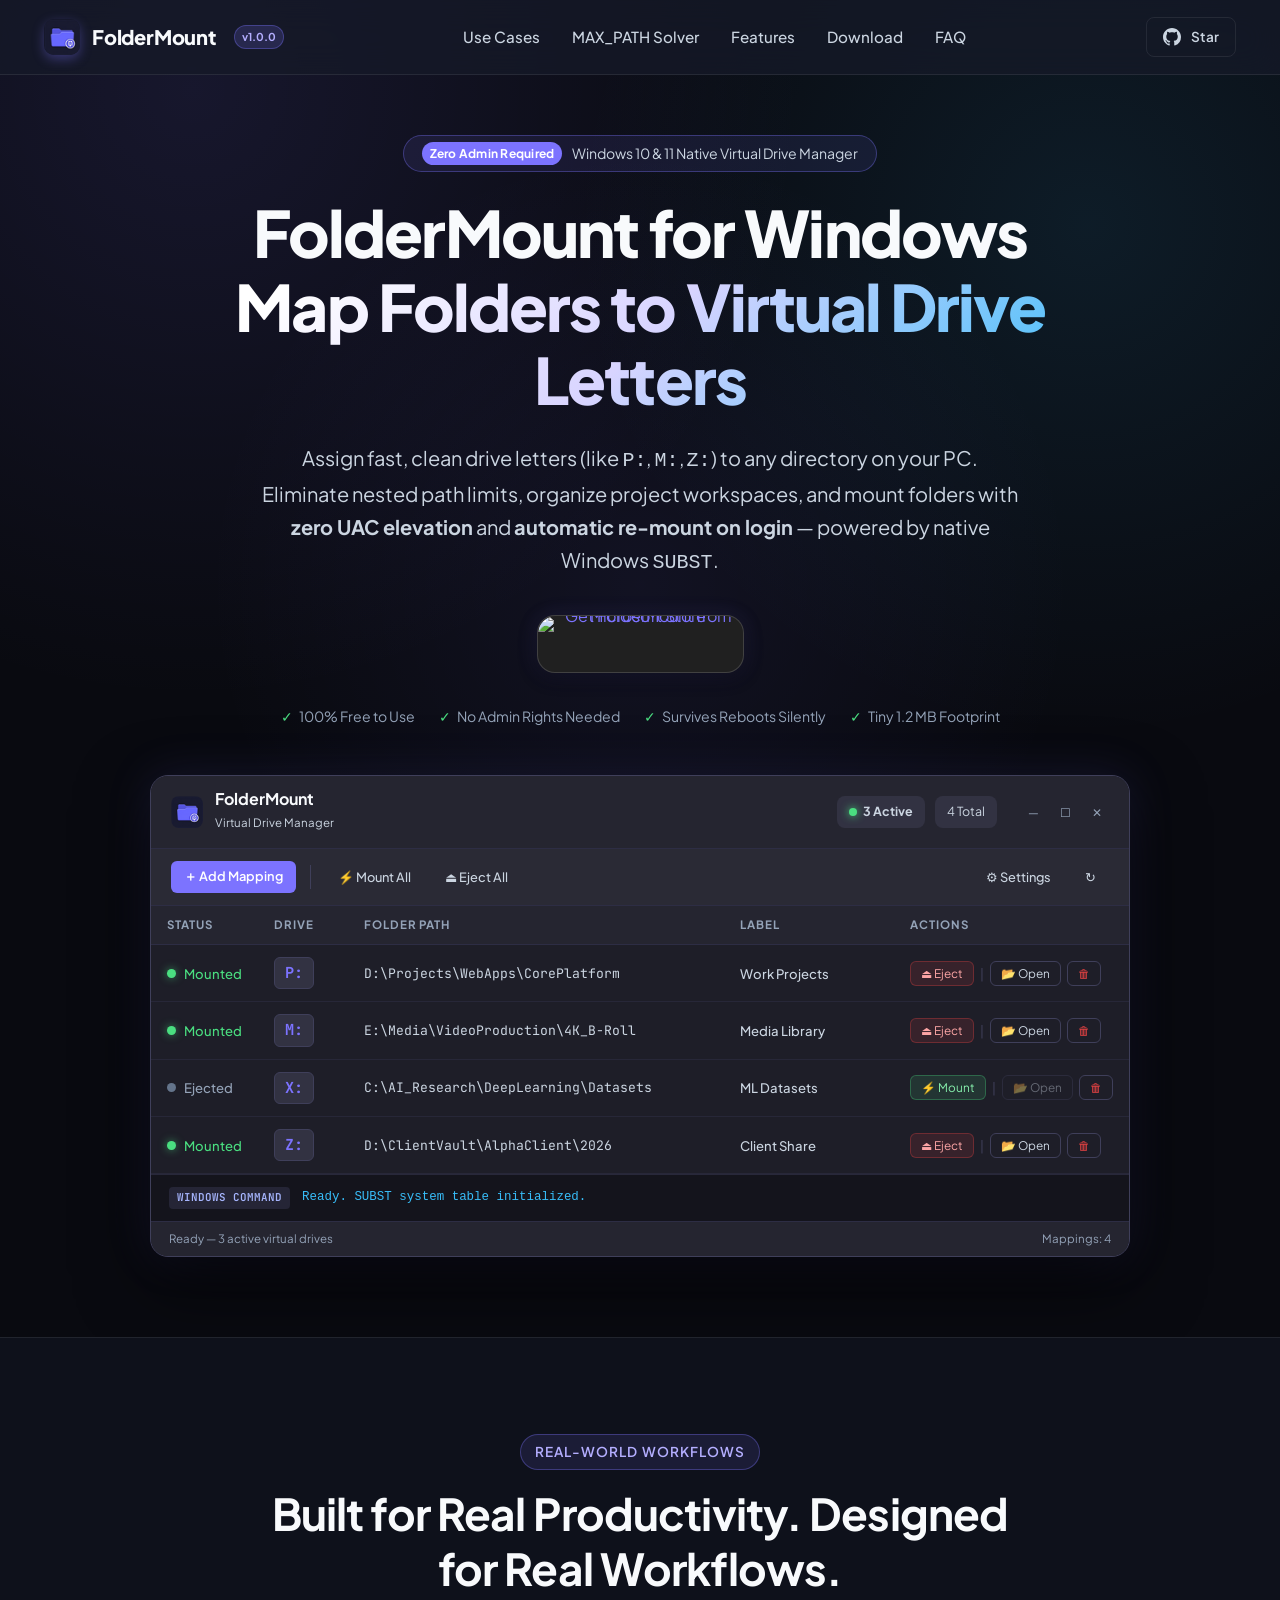
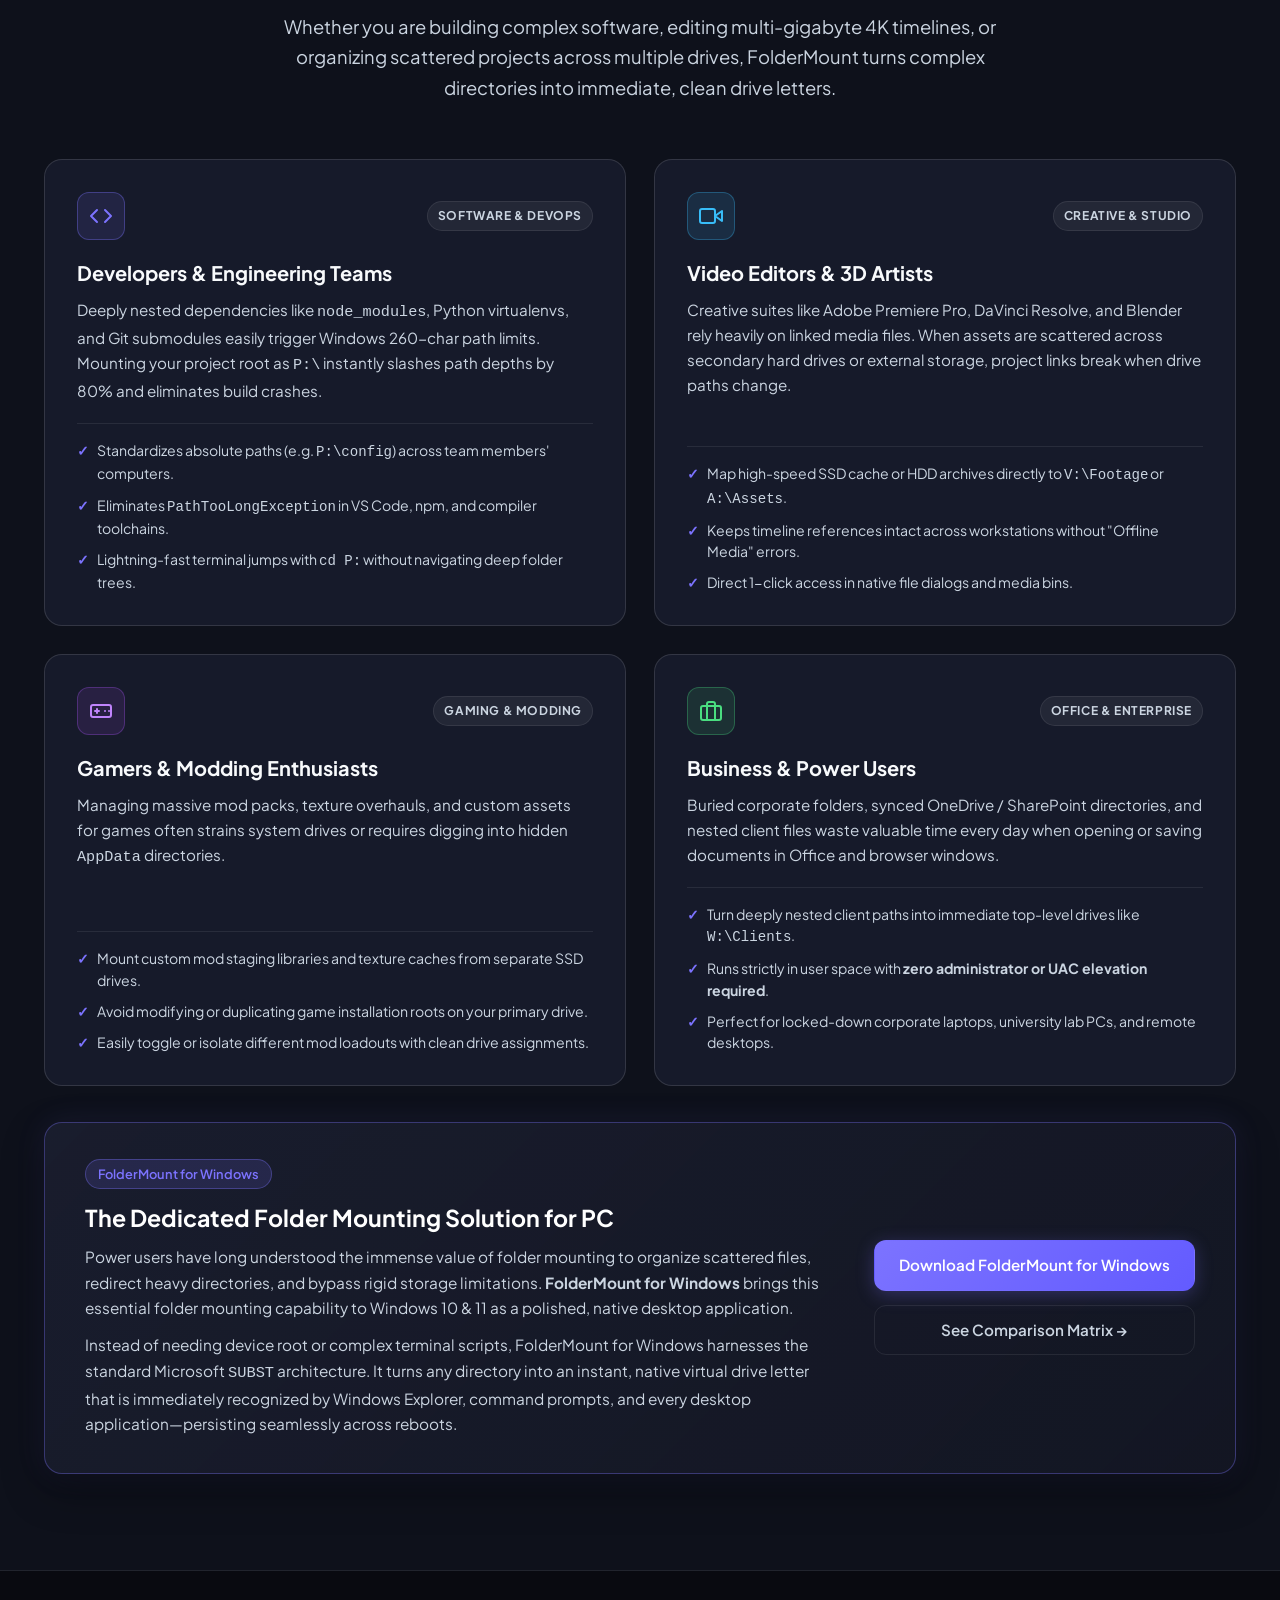
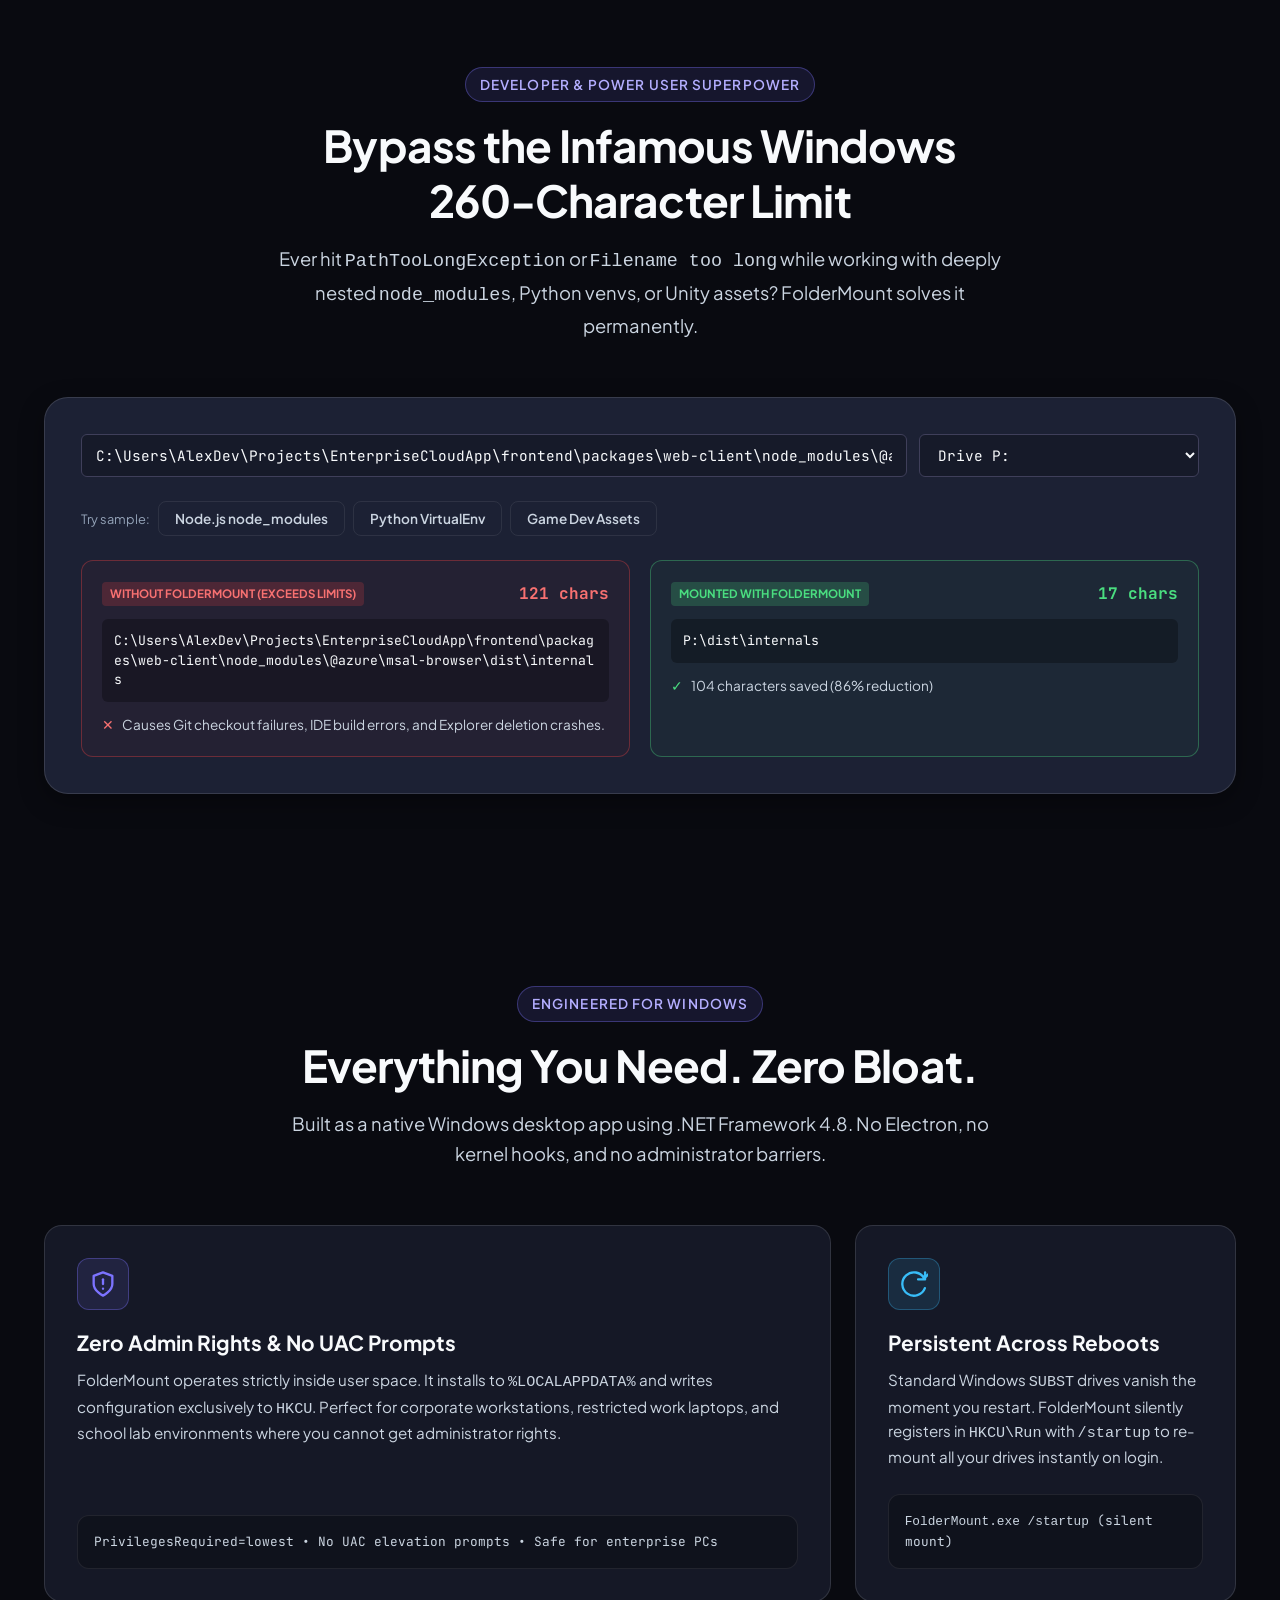
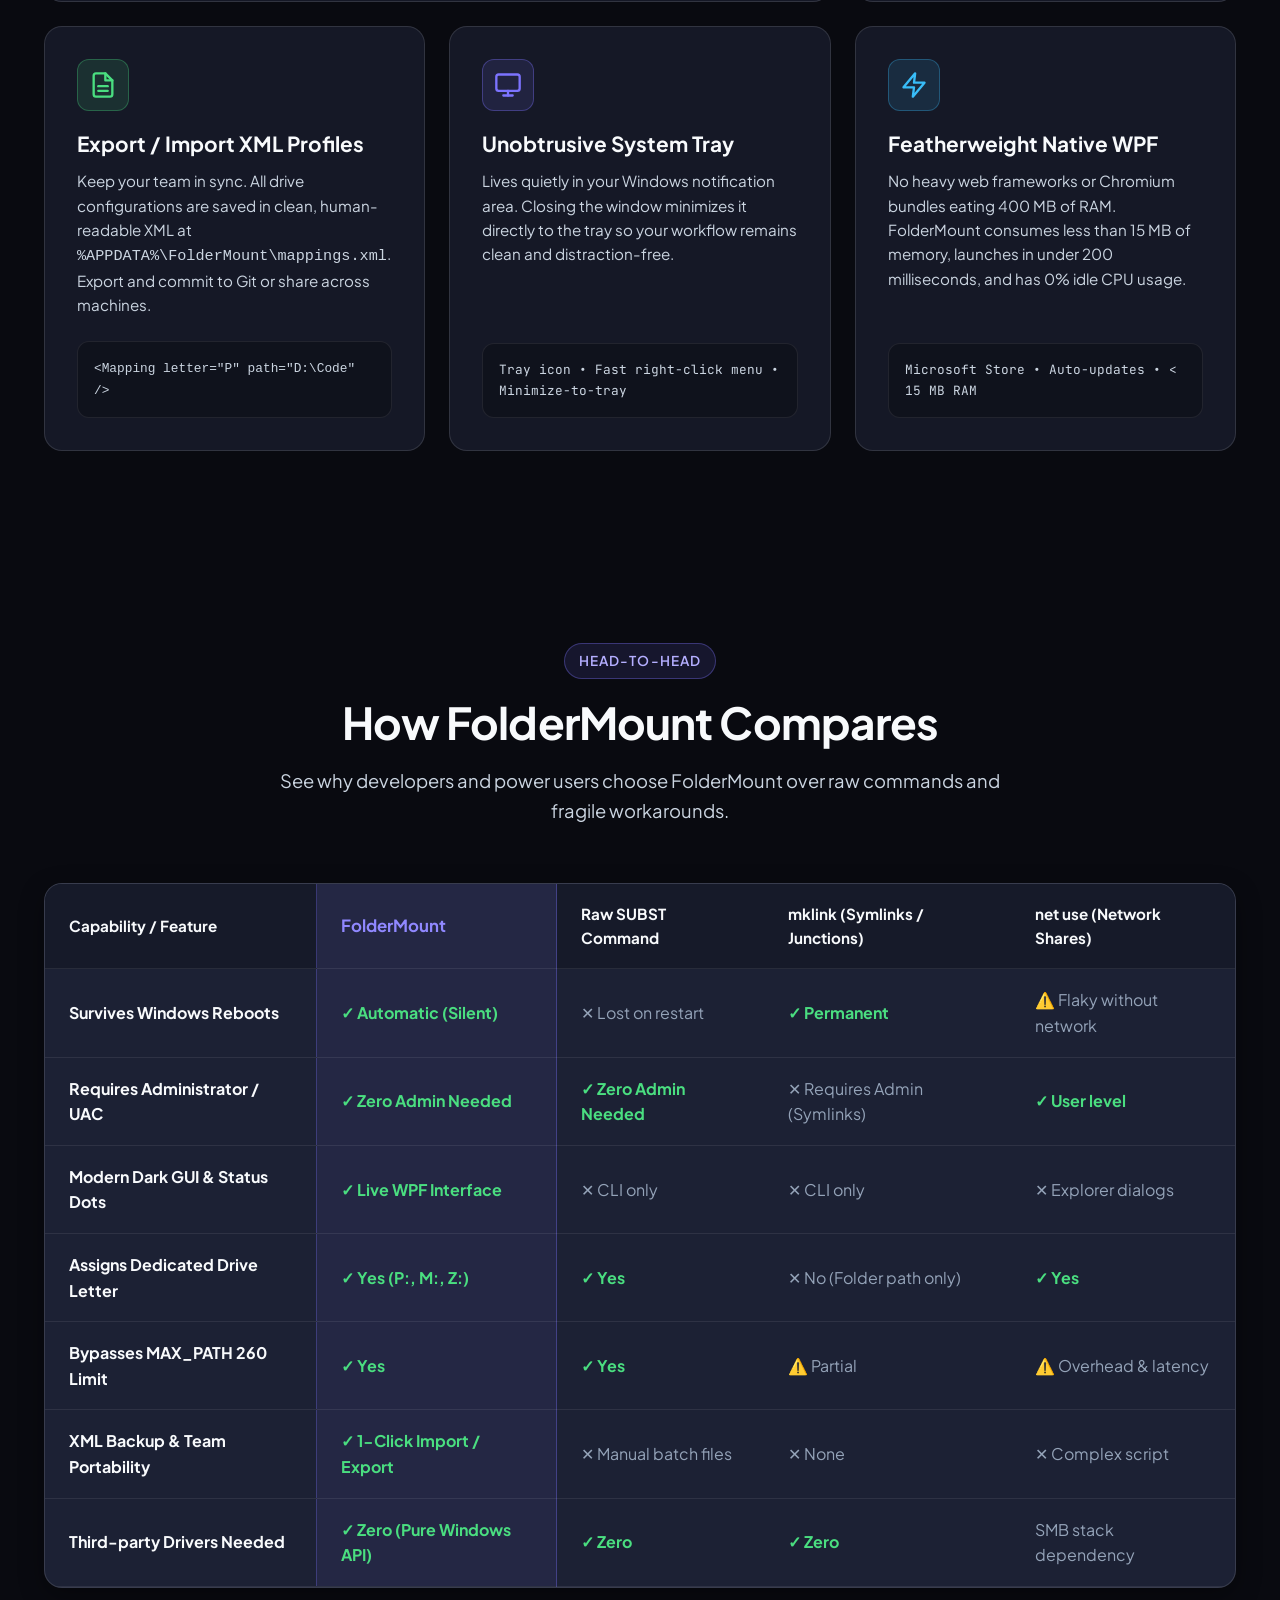
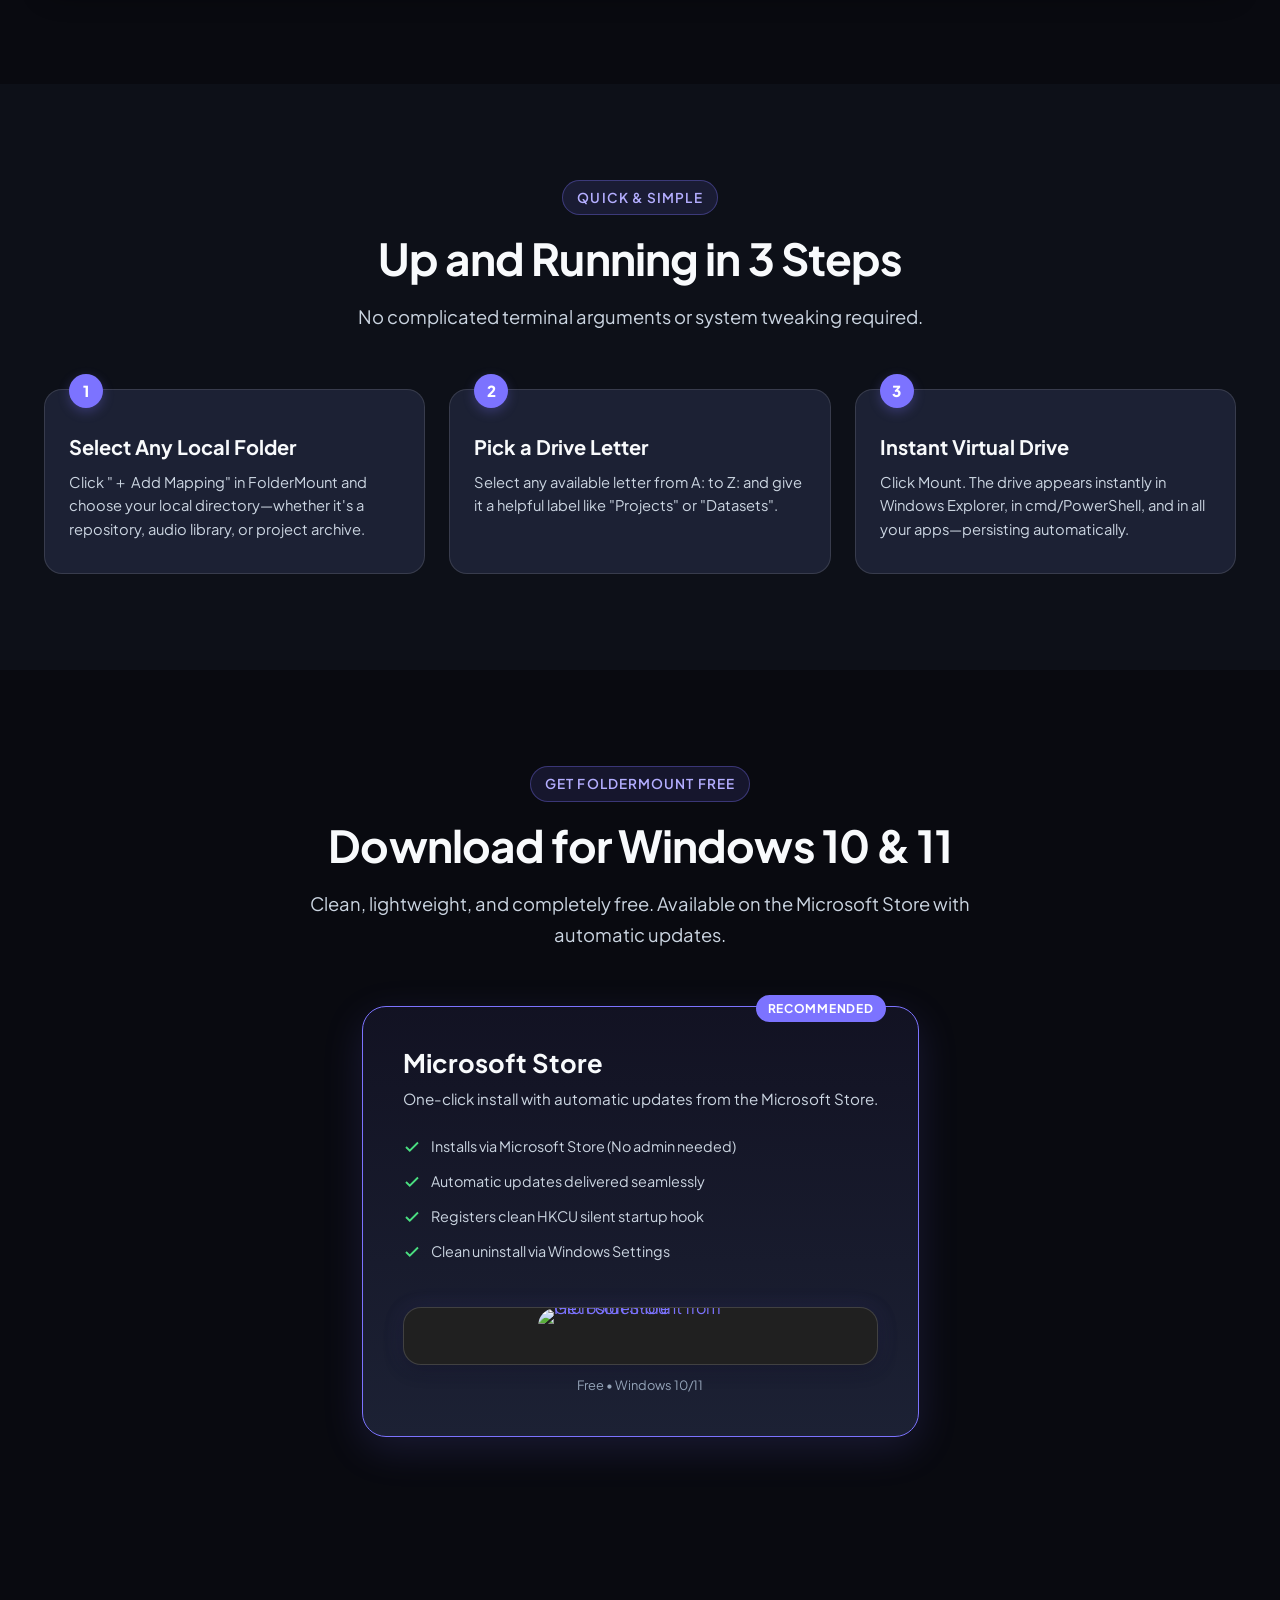
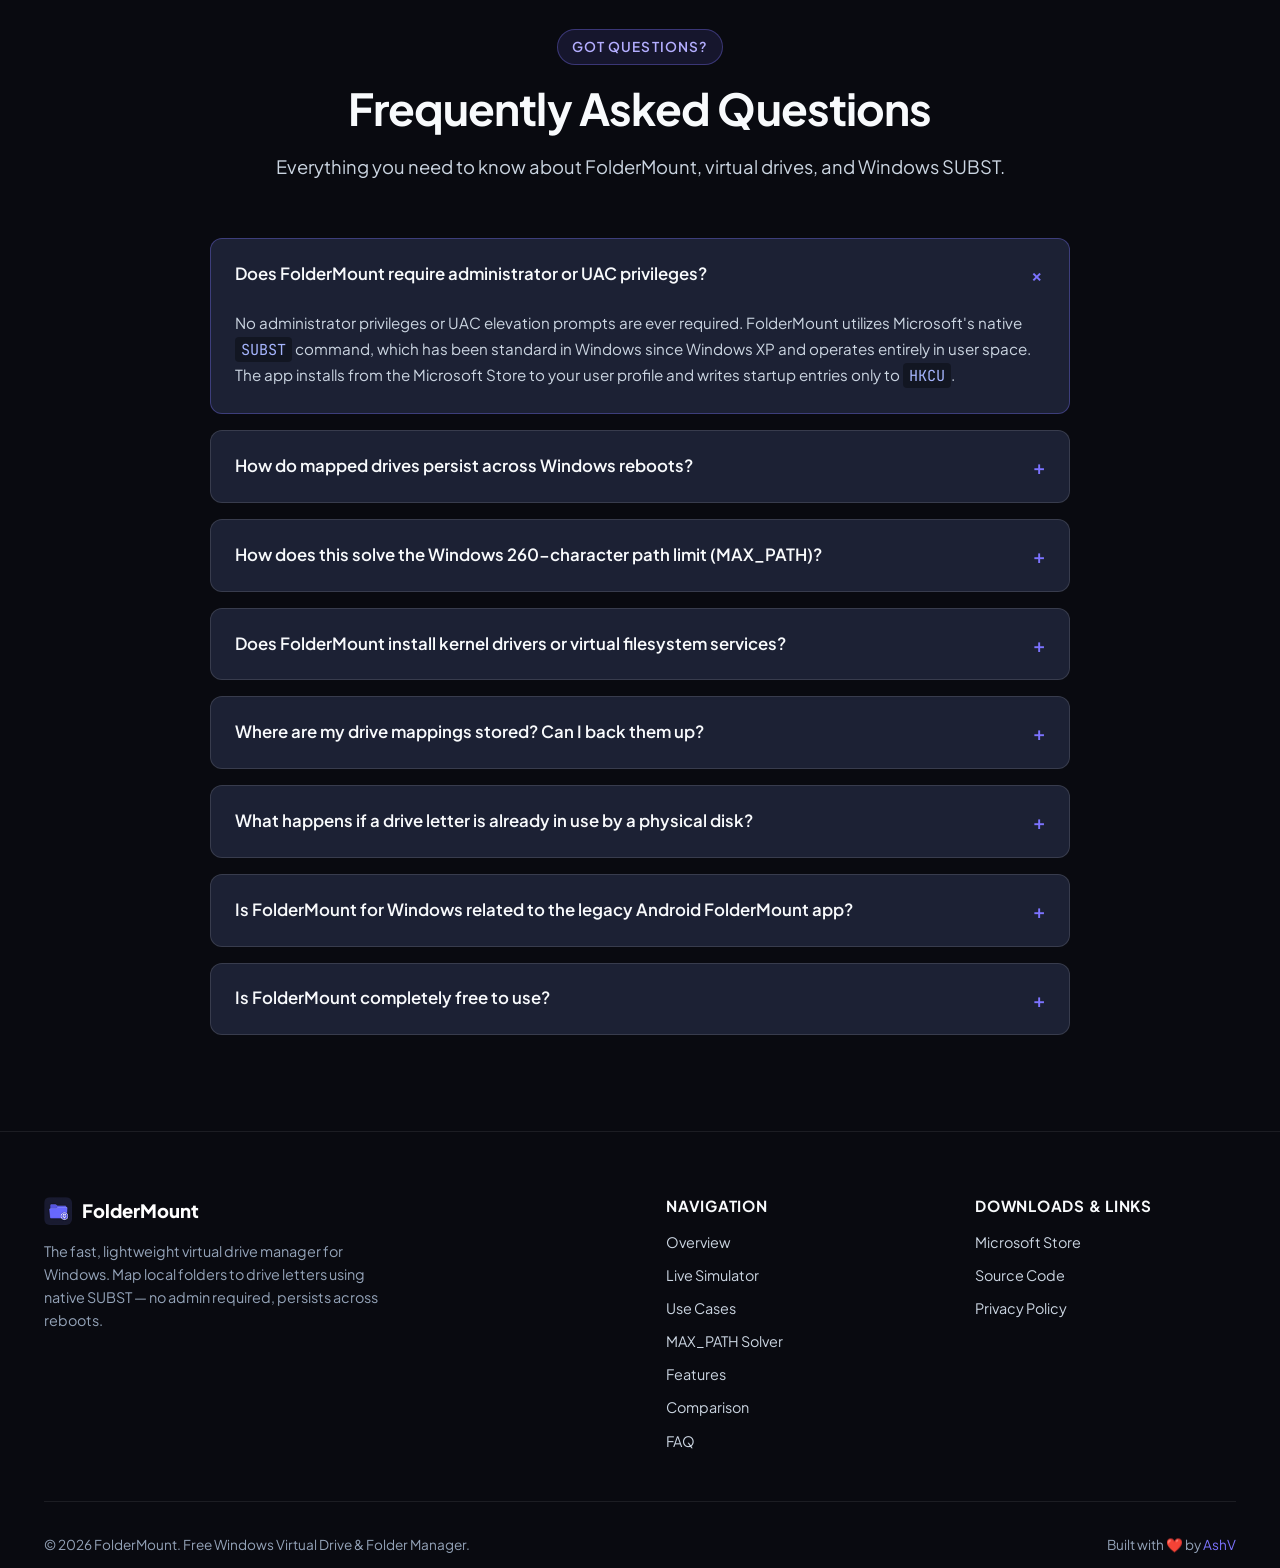
==== docs/index.html @ cf1d6202 "Unified same terminilogy for Eject everywhere" ====
<!DOCTYPE html>
<html lang="en">
<head>
  <meta charset="UTF-8">
  <meta name="viewport" content="width=device-width, initial-scale=1.0">

  <!-- Primary SEO Meta Tags -->
  <title>FolderMount for Windows — Free Virtual Drive Manager | Map Folders to Drive Letters</title>
  <meta name="title" content="FolderMount for Windows — Free Virtual Drive Manager | Map Folders to Drive Letters">
  <meta name="description" content="FolderMount for Windows: Free utility to map any local folder to a virtual drive letter (P:, M:). Eliminate long path errors, organize project workspaces, and mount folders with zero admin required. Persists across reboots.">
  <meta name="keywords" content="foldermount, subst, foldermount for windows, foldermount pc, foldermount windows 11, foldermount windows 10, foldermount alternative, map folder to drive letter, windows virtual drive manager, subst gui, bypass windows max path 260, persistent subst reboot, folder mounting windows, 9NWMFW1MDRPQ, microsoft store virtual drive">
  <meta name="author" content="AshV">
  <meta name="robots" content="index, follow, max-snippet:-1, max-image-preview:large, max-video-preview:-1">
  <meta name="theme-color" content="#1e1e28">

  <!-- Canonical URL (Works on GitHub Pages subpage or custom domain) -->
  <link rel="canonical" href="https://www.ashishvishwakarma.com/FolderMount/">

  <!-- Favicon & Icons -->
  <link rel="icon" type="image/x-icon" href="./assets/icons/favicon.ico">
  <link rel="icon" type="image/png" sizes="32x32" href="./assets/icons/favicon-32.png">
  <link rel="icon" type="image/png" sizes="192x192" href="./assets/icons/icon-192.png">
  <link rel="apple-touch-icon" sizes="180x180" href="./assets/icons/apple-touch-icon.png">

  <!-- Open Graph / Facebook -->
  <meta property="og:type" content="website">
  <meta property="og:url" content="https://www.ashishvishwakarma.com/FolderMount/">
  <meta property="og:title" content="FolderMount for Windows — Free Virtual Drive Manager">
  <meta property="og:description" content="Map any local folder to a dedicated virtual drive letter (P:, M:, Z:). Eliminate nested path limits, organize project workspaces, and mount folders with zero admin required. Persists across reboots.">
  <meta property="og:image" content="https://www.ashishvishwakarma.com/FolderMount/assets/images/og-image.jpg">
  <meta property="og:image:alt" content="FolderMount for Windows application preview">
  <meta property="og:image:width" content="1376">
  <meta property="og:image:height" content="768">
  <meta property="og:site_name" content="FolderMount for Windows">
  <meta property="og:locale" content="en_US">

  <!-- Twitter Card -->
  <meta name="twitter:card" content="summary_large_image">
  <meta name="twitter:url" content="https://www.ashishvishwakarma.com/FolderMount/">
  <meta name="twitter:title" content="FolderMount for Windows — Free Virtual Drive Manager">
  <meta name="twitter:description" content="Map local folders to virtual drive letters in Windows 10 & 11 — zero admin required, persists across reboots.">
  <meta name="twitter:image" content="https://www.ashishvishwakarma.com/FolderMount/assets/images/og-image.jpg">
  <meta name="twitter:image:alt" content="FolderMount for Windows application preview">

  <!-- Stylesheet (Relative Path for GitHub Pages Subpage Hosting) -->
  <link rel="stylesheet" href="./css/style.css">

  <!-- Structured Data (JSON-LD) for Search Engines -->
  <script type="application/ld+json">
  {
    "@context": "https://schema.org",
    "@graph": [
      {
        "@type": "SoftwareApplication",
        "@id": "https://www.ashishvishwakarma.com/FolderMount/#software",
        "name": "FolderMount for Windows",
        "alternateName": ["FolderMount", "FolderMount Windows", "FolderMount PC"],
        "operatingSystem": "Windows 10, Windows 11",
        "applicationCategory": "UtilitiesApplication",
        "applicationSubCategory": "File Management",
        "description": "FolderMount for Windows is a desktop system tray utility that maps local folders to virtual drive letters using native Windows SUBST command without requiring administrator rights, persisting across reboots.",
        "offers": {
          "@type": "Offer",
          "price": "0",
          "priceCurrency": "USD"
        },
        "softwareVersion": "1.0.0",
        "downloadUrl": "https://apps.microsoft.com/detail/9NWMFW1MDRPQ",
        "installUrl": "https://apps.microsoft.com/detail/9NWMFW1MDRPQ",
        "author": {
          "@type": "Person",
          "name": "AshV"
        },
        "featureList": [
          "Map any local directory to a virtual drive letter via Windows SUBST",
          "No administrator or UAC privileges required",
          "Silent auto-mount at Windows login via HKCU registry",
          "XML persistence with import and export capability",
          "Fixes Windows MAX_PATH 260 character path limit",
          "Native system tray integration with dark theme"
        ]
      },
      {
        "@type": "BreadcrumbList",
        "@id": "https://www.ashishvishwakarma.com/FolderMount/#breadcrumb",
        "itemListElement": [
          {
            "@type": "ListItem",
            "position": 1,
            "name": "Home",
            "item": "https://www.ashishvishwakarma.com/"
          },
          {
            "@type": "ListItem",
            "position": 2,
            "name": "FolderMount",
            "item": "https://www.ashishvishwakarma.com/FolderMount/"
          }
        ]
      },
      {
        "@type": "FAQPage",
        "@id": "https://www.ashishvishwakarma.com/FolderMount/#faq",
        "mainEntity": [
          {
            "@type": "Question",
            "name": "Does FolderMount require administrator or UAC privileges?",
            "acceptedAnswer": {
              "@type": "Answer",
              "text": "No. FolderMount is built entirely on native Windows SUBST command, user-space storage (%LOCALAPPDATA%), and the HKCU registry key. It never prompts for UAC elevation and works in corporate or restricted environments without administrative rights."
            }
          },
          {
            "@type": "Question",
            "name": "How do virtual drive mappings persist across reboots?",
            "acceptedAnswer": {
              "@type": "Answer",
              "text": "By default, FolderMount registers a silent launcher in HKCU\\SOFTWARE\\Microsoft\\Windows\\CurrentVersion\\Run with the /startup flag (enabled by default; toggleable in Settings). On login, it silently re-mounts all saved drive letters in milliseconds without opening any windows."
            }
          },
          {
            "@type": "Question",
            "name": "How does FolderMount solve the Windows 260-character path limit (MAX_PATH)?",
            "acceptedAnswer": {
              "@type": "Answer",
              "text": "Deep project directories (such as nested npm node_modules, Python virtual environments, or complex Git submodules) often exceed Windows 260-character MAX_PATH limit. By mounting a deep folder directly to a drive letter like P:\\, path lengths are instantly reduced by over 100+ characters, eliminating file truncation errors."
            }
          },
          {
            "@type": "Question",
            "name": "Does FolderMount install kernel drivers or virtual filesystem services?",
            "acceptedAnswer": {
              "@type": "Answer",
              "text": "Zero drivers. Unlike Dokany, WinFsp, or virtual disk emulators, FolderMount uses the standard Microsoft SUBST API built into every version of Windows since Windows XP. It has 0% background CPU usage and will never cause system instability."
            }
          },
          {
            "@type": "Question",
            "name": "Can I back up or transfer my mappings to another machine?",
            "acceptedAnswer": {
              "@type": "Answer",
              "text": "Yes. All mappings are saved in human-readable XML at %APPDATA%\\FolderMount\\mappings.xml. You can export and import this XML file with one click to clone your workspace drives across multiple machines."
            }
          },
          {
            "@type": "Question",
            "name": "Is FolderMount for Windows related to the Android FolderMount app?",
            "acceptedAnswer": {
              "@type": "Answer",
              "text": "While inspired by the same foundational concept of folder mounting and directory redirection that power users appreciated on mobile, FolderMount for Windows is an independent, native desktop utility built specifically for Windows 10 and 11. Instead of mobile bind-mounts requiring device root, FolderMount for Windows leverages native Windows SUBST architecture to assign virtual drive letters to local PC directories in user space without administrator rights."
            }
          },
          {
            "@type": "Question",
            "name": "Is FolderMount completely free to use?",
            "acceptedAnswer": {
              "@type": "Answer",
              "text": "Yes, FolderMount is 100% free to use. There are no ads, no telemetry, no tracking, and no subscriptions. You get full access to all virtual drive management features without hidden limits."
            }
          }
        ]
      },
      {
        "@type": "HowTo",
        "@id": "https://www.ashishvishwakarma.com/FolderMount/#howto",
        "name": "How to Map a Folder to a Drive Letter in Windows",
        "description": "Quick 3-step guide to assign any local folder to a drive letter in Windows 10 & 11 using FolderMount.",
        "step": [
          {
            "@type": "HowToStep",
            "position": 1,
            "name": "Select Local Folder",
            "text": "Open FolderMount and click '+ Add Mapping', then browse to the local folder you wish to map."
          },
          {
            "@type": "HowToStep",
            "position": 2,
            "name": "Choose Drive Letter & Label",
            "text": "Select an available drive letter (A-Z) and give it a friendly name like 'Work Projects'."
          },
          {
            "@type": "HowToStep",
            "position": 3,
            "name": "Mount & Access Instantly",
            "text": "Click Save. The virtual drive appears immediately in Windows File Explorer and stays mounted across reboots."
          }
        ]
      }
    ]
  }
  </script>
</head>
<body>

  <!-- Navigation Bar -->
  <header class="navbar">
    <div class="container nav-container">
      <a href="#hero" class="nav-brand" aria-label="FolderMount Home">
        <img src="./assets/icons/icon-44.png" alt="FolderMount Logo" class="nav-logo" width="36" height="36">
        <span class="brand-text">FolderMount</span>
        <span class="brand-badge">v1.0.0</span>
      </a>

      <nav aria-label="Main Navigation">
        <ul class="nav-menu">
          <li><a href="#applications" class="nav-link">Use Cases</a></li>
          <li><a href="#path-solver" class="nav-link">MAX_PATH Solver</a></li>
          <li><a href="#features" class="nav-link">Features</a></li>
          <li><a href="#download" class="nav-link">Download</a></li>
          <li><a href="#faq" class="nav-link">FAQ</a></li>
          <li class="mobile-only-item"><a href="https://github.com/AshV/FolderMount" target="_blank" rel="noopener noreferrer" class="nav-link">GitHub Repository &nearr;</a></li>
        </ul>
      </nav>

      <div class="nav-actions">
        <a href="https://github.com/AshV/FolderMount" target="_blank" rel="noopener noreferrer" class="btn btn-ghost btn-sm" aria-label="FolderMount on GitHub">
          <svg width="18" height="18" viewBox="0 0 24 24" fill="currentColor"><path d="M12 0C5.37 0 0 5.37 0 12c0 5.31 3.435 9.795 8.205 11.385.6.105.825-.255.825-.57 0-.285-.015-1.23-.015-2.235-3.015.555-3.795-.735-4.035-1.41-.135-.345-.72-1.41-1.23-1.695-.42-.225-1.02-.78-.015-.795.945-.015 1.62.87 1.845 1.23 1.08 1.815 2.805 1.305 3.495.99.105-.78.42-1.305.765-1.605-2.67-.3-5.46-1.335-5.46-5.925 0-1.305.465-2.385 1.23-3.225-.12-.3-.54-1.53.12-3.18 0 0 1.005-.315 3.3 1.23.96-.27 1.98-.405 3-.405s2.04.135 3 .405c2.295-1.56 3.3-1.23 3.3-1.23.66 1.65.24 2.88.12 3.18.765.84 1.23 1.905 1.23 3.225 0 4.605-2.805 5.625-5.475 5.925.435.375.81 1.095.81 2.22 0 1.605-.015 2.895-.015 3.3 0 .315.225.69.825.57A12.02 12.02 0 0024 12c0-6.63-5.37-12-12-12z"/></svg>
          <span>Star</span>
        </a>
        <button class="mobile-toggle" aria-label="Toggle mobile menu" aria-expanded="false">☰</button>
      </div>
    </div>
  </header>

  <main>
    <!-- Hero Section -->
    <section id="hero" class="hero">
      <div class="container">
        <div class="hero-content">
          <div class="hero-pill">
            <span class="hero-pill-badge">Zero Admin Required</span>
            <span>Windows 10 &amp; 11 Native Virtual Drive Manager</span>
          </div>

          <h1 class="hero-title">
            FolderMount for Windows<br>
            <span class="gradient-text">Map Folders to Virtual Drive Letters</span>
          </h1>

          <p class="hero-lead">
            Assign fast, clean drive letters (like <code>P:</code>, <code>M:</code>, <code>Z:</code>) to any directory on your PC. Eliminate nested path limits, organize project workspaces, and mount folders with <strong>zero UAC elevation</strong> and <strong>automatic re-mount on login</strong> — powered by native Windows <code>SUBST</code>.
          </p>

          <div class="hero-cta">
            <a href="https://apps.microsoft.com/detail/9NWMFW1MDRPQ" target="_blank" rel="noopener noreferrer" class="ms-store-badge-link" id="hero-store-download" aria-label="Get FolderMount from Microsoft Store">
              <img src="./assets/images/ms-store-badge.svg" alt="Get FolderMount from Microsoft Store" width="205" height="56" class="ms-store-badge-img">
            </a>
          </div>

          <div class="hero-meta">
            <div class="meta-item">
              <span class="meta-icon">✓</span>
              <span>100% Free to Use</span>
            </div>
            <div class="meta-item">
              <span class="meta-icon">✓</span>
              <span>No Admin Rights Needed</span>
            </div>
            <div class="meta-item">
              <span class="meta-icon">✓</span>
              <span>Survives Reboots Silently</span>
            </div>
            <div class="meta-item">
              <span class="meta-icon">✓</span>
              <span>Tiny 1.2 MB Footprint</span>
            </div>
          </div>
        </div>

        <!-- ==========================================================================
             Interactive Desktop App Simulator
             ========================================================================== -->
        <div id="demo" class="simulator-container" aria-label="Interactive FolderMount Application Demo">
          <!-- Window Title Bar -->
          <div class="sim-titlebar">
            <div class="sim-brand">
              <img src="./assets/icons/icon-44.png" alt="FolderMount App Icon" width="32" height="32">
              <div class="sim-title-group">
                <h4>FolderMount</h4>
                <span>Virtual Drive Manager</span>
              </div>
            </div>

            <div class="sim-stats">
              <div class="sim-stat-pill">
                <span class="pulse-dot"></span>
                <strong id="sim-active-count">3 Active</strong>
              </div>
              <div class="sim-stat-pill">
                <span id="sim-total-count">4 Total</span>
              </div>

              <div class="sim-window-controls">
                <button class="sim-win-btn" aria-label="Minimize">—</button>
                <button class="sim-win-btn" aria-label="Maximize">☐</button>
                <button class="sim-win-btn close" aria-label="Close">✕</button>
              </div>
            </div>
          </div>

          <!-- Toolbar -->
          <div class="sim-toolbar">
            <div class="sim-tb-left">
              <button id="sim-add-btn" class="sim-btn sim-btn-primary">
                <span>＋ Add Mapping</span>
              </button>
              <div class="sim-divider"></div>
              <button id="sim-mount-all" class="sim-btn">
                <span>⚡ Mount All</span>
              </button>
              <button id="sim-unmount-all" class="sim-btn">
                <span>⏏ Eject All</span>
              </button>
            </div>

            <div class="sim-tb-right">
              <button class="sim-btn" onclick="alert('FolderMount settings:\n- Run at startup: Enabled (HKCU)\n- Storage: %APPDATA%\\FolderMount\\mappings.xml')">
                <span>⚙ Settings</span>
              </button>
              <button id="sim-refresh" class="sim-btn" title="Refresh drive status">
                <span>↻</span>
              </button>
            </div>
          </div>

          <!-- Grid Table -->
          <div class="sim-grid-wrap">
            <table class="sim-grid">
              <thead>
                <tr>
                  <th style="width: 100px;">STATUS</th>
                  <th style="width: 90px;">DRIVE</th>
                  <th>FOLDER PATH</th>
                  <th style="width: 170px;">LABEL</th>
                  <th style="width: 200px;">ACTIONS</th>
                </tr>
              </thead>
              <tbody id="sim-grid-body">
                <!-- Dynamically injected via app.js -->
              </tbody>
            </table>
          </div>

          <!-- Real-time Windows Command Inspector -->
          <div class="sim-cli-inspector">
            <span class="sim-cli-tag">Windows Command</span>
            <code id="sim-cli-cmd" class="sim-cli-cmd">SUBST P: "D:\Projects\WebApps\CorePlatform"</code>
          </div>

          <!-- Statusbar -->
          <div class="sim-statusbar">
            <span id="sim-status-msg">Ready. SUBST table synchronized.</span>
            <span id="sim-bottom-total">Mappings: 4</span>
          </div>
        </div>
      </div>
    </section>

    <!-- Modal for Adding New Drive Mapping in Simulator -->
    <div id="sim-modal-overlay" class="sim-modal-overlay" role="dialog" aria-modal="true" aria-labelledby="modal-title">
      <div class="sim-modal">
        <div class="sim-modal-header">
          <h3 id="modal-title" style="font-size: 1.1rem;">Add Virtual Drive Mapping</h3>
          <button id="sim-modal-close" class="sim-win-btn close" aria-label="Close dialog">✕</button>
        </div>
        <form id="sim-modal-form">
          <div class="sim-modal-body">
            <div class="form-group">
              <label for="sim-new-letter">Select Drive Letter</label>
              <select id="sim-new-letter" class="form-control">
                <!-- Injected via JS -->
              </select>
            </div>
            <div class="form-group">
              <label for="sim-new-path">Local Folder Path</label>
              <input type="text" id="sim-new-path" class="form-control" placeholder="C:\Users\You\Projects\MyApp" required>
            </div>
            <div class="form-group">
              <label for="sim-new-label">Friendly Label</label>
              <input type="text" id="sim-new-label" class="form-control" placeholder="e.g. Work Codebase">
            </div>
          </div>
          <div class="sim-modal-footer">
            <button type="button" id="sim-modal-cancel" class="btn btn-ghost btn-sm">Cancel</button>
            <button type="submit" class="btn btn-primary btn-sm">Mount Drive</button>
          </div>
        </form>
      </div>
    </div>

    <!-- ==========================================================================
         Real-World Applications & Use Cases
         ========================================================================== -->
    <section id="applications" class="section" style="background: rgba(22, 26, 41, 0.45); border-top: 1px solid var(--border-subtle); border-bottom: 1px solid var(--border-subtle);">
      <div class="container">
        <div class="section-header">
          <span class="section-tag">Real-World Workflows</span>
          <h2 class="section-title">Built for Real Productivity. Designed for Real Workflows.</h2>
          <p class="section-subtitle">
            Whether you are building complex software, editing multi-gigabyte 4K timelines, or organizing scattered projects across multiple drives, FolderMount turns complex directories into immediate, clean drive letters.
          </p>
        </div>

        <div class="apps-grid">
          <!-- Card 1: Developers & DevOps -->
          <div class="app-card">
            <div class="app-card-header">
              <div class="app-icon-badge">
                <svg width="24" height="24" viewBox="0 0 24 24" fill="none" stroke="currentColor" stroke-width="2" stroke-linecap="round" stroke-linejoin="round"><polyline points="16 18 22 12 16 6"/><polyline points="8 6 2 12 8 18"/></svg>
              </div>
              <span class="app-badge">Software &amp; DevOps</span>
            </div>
            <h3>Developers &amp; Engineering Teams</h3>
            <p>
              Deeply nested dependencies like <code>node_modules</code>, Python virtualenvs, and Git submodules easily trigger Windows 260-char path limits. Mounting your project root as <code>P:\</code> instantly slashes path depths by 80% and eliminates build crashes.
            </p>
            <ul class="app-feature-list">
              <li>Standardizes absolute paths (e.g. <code>P:\config</code>) across team members' computers.</li>
              <li>Eliminates <code>PathTooLongException</code> in VS Code, npm, and compiler toolchains.</li>
              <li>Lightning-fast terminal jumps with <code>cd P:</code> without navigating deep folder trees.</li>
            </ul>
          </div>

          <!-- Card 2: Video Editors & 3D Creators -->
          <div class="app-card">
            <div class="app-card-header">
              <div class="app-icon-badge cyan">
                <svg width="24" height="24" viewBox="0 0 24 24" fill="none" stroke="currentColor" stroke-width="2" stroke-linecap="round" stroke-linejoin="round"><polygon points="23 7 16 12 23 17 23 7"/><rect x="1" y="5" width="15" height="14" rx="2" ry="2"/></svg>
              </div>
              <span class="app-badge">Creative &amp; Studio</span>
            </div>
            <h3>Video Editors &amp; 3D Artists</h3>
            <p>
              Creative suites like Adobe Premiere Pro, DaVinci Resolve, and Blender rely heavily on linked media files. When assets are scattered across secondary hard drives or external storage, project links break when drive paths change.
            </p>
            <ul class="app-feature-list">
              <li>Map high-speed SSD cache or HDD archives directly to <code>V:\Footage</code> or <code>A:\Assets</code>.</li>
              <li>Keeps timeline references intact across workstations without "Offline Media" errors.</li>
              <li>Direct 1-click access in native file dialogs and media bins.</li>
            </ul>
          </div>

          <!-- Card 3: Gamers & Modders -->
          <div class="app-card">
            <div class="app-card-header">
              <div class="app-icon-badge purple">
                <svg width="24" height="24" viewBox="0 0 24 24" fill="none" stroke="currentColor" stroke-width="2" stroke-linecap="round" stroke-linejoin="round"><rect x="2" y="6" width="20" height="12" rx="2"/><path d="M6 12h4m-2-2v4m8-2h.01m3.99 0h.01"/></svg>
              </div>
              <span class="app-badge">Gaming &amp; Modding</span>
            </div>
            <h3>Gamers &amp; Modding Enthusiasts</h3>
            <p>
              Managing massive mod packs, texture overhauls, and custom assets for games often strains system drives or requires digging into hidden <code>AppData</code> directories.
            </p>
            <ul class="app-feature-list">
              <li>Mount custom mod staging libraries and texture caches from separate SSD drives.</li>
              <li>Avoid modifying or duplicating game installation roots on your primary drive.</li>
              <li>Easily toggle or isolate different mod loadouts with clean drive assignments.</li>
            </ul>
          </div>

          <!-- Card 4: Business, Remote & Power Users -->
          <div class="app-card">
            <div class="app-card-header">
              <div class="app-icon-badge green">
                <svg width="24" height="24" viewBox="0 0 24 24" fill="none" stroke="currentColor" stroke-width="2" stroke-linecap="round" stroke-linejoin="round"><rect x="2" y="7" width="20" height="14" rx="2" ry="2"/><path d="M16 21V5a2 2 0 0 0-2-2h-4a2 2 0 0 0-2 2v16"/></svg>
              </div>
              <span class="app-badge">Office &amp; Enterprise</span>
            </div>
            <h3>Business &amp; Power Users</h3>
            <p>
              Buried corporate folders, synced OneDrive / SharePoint directories, and nested client files waste valuable time every day when opening or saving documents in Office and browser windows.
            </p>
            <ul class="app-feature-list">
              <li>Turn deeply nested client paths into immediate top-level drives like <code>W:\Clients</code>.</li>
              <li>Runs strictly in user space with <strong>zero administrator or UAC elevation required</strong>.</li>
              <li>Perfect for locked-down corporate laptops, university lab PCs, and remote desktops.</li>
            </ul>
          </div>
        </div>

        <!-- Spotlight: The PC Solution for Folder Mounting -->
        <div class="apps-spotlight">
          <div class="spotlight-content">
            <div class="spotlight-pill">
              <span>FolderMount for Windows</span>
            </div>
            <h3>The Dedicated Folder Mounting Solution for PC</h3>
            <p>
              Power users have long understood the immense value of folder mounting to organize scattered files, redirect heavy directories, and bypass rigid storage limitations. <strong>FolderMount for Windows</strong> brings this essential folder mounting capability to Windows 10 &amp; 11 as a polished, native desktop application.
            </p>
            <p>
              Instead of needing device root or complex terminal scripts, FolderMount for Windows harnesses the standard Microsoft <code>SUBST</code> architecture. It turns any directory into an instant, native virtual drive letter that is immediately recognized by Windows Explorer, command prompts, and every desktop application—persisting seamlessly across reboots.
            </p>
          </div>
          <div class="spotlight-actions">
            <a href="#download" class="btn btn-primary">
              <span>Download FolderMount for Windows</span>
            </a>
            <a href="#comparison" class="btn btn-ghost">
              <span>See Comparison Matrix &rarr;</span>
            </a>
          </div>
        </div>
      </div>
    </section>

    <!-- ==========================================================================
         MAX_PATH / Path Shortener Interactive Tool
         ========================================================================== -->
    <section id="path-solver" class="section">
      <div class="container">
        <div class="section-header">
          <span class="section-tag">Developer &amp; Power User Superpower</span>
          <h2 class="section-title">Bypass the Infamous Windows 260-Character Limit</h2>
          <p class="section-subtitle">
            Ever hit <code>PathTooLongException</code> or <code>Filename too long</code> while working with deeply nested <code>node_modules</code>, Python venvs, or Unity assets? FolderMount solves it permanently.
          </p>
        </div>

        <div class="path-solver-card">
          <div class="path-input-group">
            <input type="text" id="path-tester-input" class="form-control" value="C:\Users\AlexDev\Projects\EnterpriseCloudApp\frontend\packages\web-client\node_modules\@azure\msal-browser\dist\internals" aria-label="Folder path to shorten">
            <select id="path-tester-letter" class="form-control" style="max-width: 110px;" aria-label="Drive letter to map">
              <option value="P">Drive P:</option>
              <option value="M">Drive M:</option>
              <option value="X">Drive X:</option>
              <option value="Z">Drive Z:</option>
            </select>
          </div>

          <div style="display: flex; gap: 8px; flex-wrap: wrap; margin-bottom: 20px;">
            <span style="font-size: 0.8rem; color: var(--text-muted); align-self: center;">Try sample:</span>
            <button type="button" class="preset-btn btn btn-ghost btn-sm" data-preset="C:\Users\DevUser\Projects\FullStackRepo\node_modules\@storybook\addon-essentials\node_modules\webpack">Node.js node_modules</button>
            <button type="button" class="preset-btn btn btn-ghost btn-sm" data-preset="C:\Users\Research\MachineLearning\ModelPipelines\.venv\Lib\site-packages\torch\lib">Python VirtualEnv</button>
            <button type="button" class="preset-btn btn btn-ghost btn-sm" data-preset="D:\GameDev\UnrealEngine\Projects\OpenWorldSciFi\Content\Characters\CyberSoldier\Textures\4K">Game Dev Assets</button>
          </div>

          <div class="path-compare-grid">
            <!-- Left: Windows Path Problem -->
            <div class="path-box problem">
              <div class="path-box-header">
                <span class="path-badge badge-danger">Without FolderMount (Exceeds Limits)</span>
                <span id="orig-path-len" style="font-family: var(--font-mono); font-weight: 700; color: #f87171;">118 chars</span>
              </div>
              <div id="orig-path-display" class="path-display">
                C:\Users\AlexDev\Projects\EnterpriseCloudApp\frontend\packages\web-client\node_modules\@azure\msal-browser\dist\internals
              </div>
              <div class="path-stat">
                <span style="color: #f87171;">✕</span>
                <span>Causes Git checkout failures, IDE build errors, and Explorer deletion crashes.</span>
              </div>
            </div>

            <!-- Right: FolderMount Solution -->
            <div class="path-box solution">
              <div class="path-box-header">
                <span class="path-badge badge-success">Mounted with FolderMount</span>
                <span id="short-path-len" style="font-family: var(--font-mono); font-weight: 700; color: #4ade80;">24 chars</span>
              </div>
              <div id="short-path-display" class="path-display">
                P:\msal-browser\dist\internals
              </div>
              <div class="path-stat">
                <span style="color: #4ade80;">✓</span>
                <span id="chars-saved">94 characters saved (80% reduction). Fast, seamless access.</span>
              </div>
            </div>
          </div>
        </div>
      </div>
    </section>

    <!-- ==========================================================================
         Bento Grid Feature Showcase
         ========================================================================== -->
    <section id="features" class="section">
      <div class="container">
        <div class="section-header">
          <span class="section-tag">Engineered for Windows</span>
          <h2 class="section-title">Everything You Need. Zero Bloat.</h2>
          <p class="section-subtitle">
            Built as a native Windows desktop app using .NET Framework 4.8. No Electron, no kernel hooks, and no administrator barriers.
          </p>
        </div>

        <div class="bento-grid">
          <!-- Feature 1: No Admin / UAC -->
          <div class="bento-card col-span-2">
            <div>
              <div class="bento-icon">
                <svg width="28" height="28" viewBox="0 0 24 24" fill="none" stroke="currentColor" stroke-width="2" stroke-linecap="round" stroke-linejoin="round"><path d="M12 22s8-4 8-10V5l-8-3-8 3v7c0 6 8 10 8 10z"/><line x1="12" y1="8" x2="12" y2="12"/><line x1="12" y1="16" x2="12.01" y2="16"/></svg>
              </div>
              <h3>Zero Admin Rights &amp; No UAC Prompts</h3>
              <p>
                FolderMount operates strictly inside user space. It installs to <code>%LOCALAPPDATA%</code> and writes configuration exclusively to <code>HKCU</code>. Perfect for corporate workstations, restricted work laptops, and school lab environments where you cannot get administrator rights.
              </p>
            </div>
            <div class="bento-visual">
              PrivilegesRequired=lowest &bull; No UAC elevation prompts &bull; Safe for enterprise PCs
            </div>
          </div>

          <!-- Feature 2: Silent Reboot Persistence -->
          <div class="bento-card">
            <div>
              <div class="bento-icon cyan">
                <svg width="28" height="28" viewBox="0 0 24 24" fill="none" stroke="currentColor" stroke-width="2" stroke-linecap="round" stroke-linejoin="round"><path d="M21.5 2v6h-6M21.34 15.57a10 10 0 1 1-.57-8.38l5.67-5.67"/></svg>
              </div>
              <h3>Persistent Across Reboots</h3>
              <p>
                Standard Windows <code>SUBST</code> drives vanish the moment you restart. FolderMount silently registers in <code>HKCU\Run</code> with <code>/startup</code> to re-mount all your drives instantly on login.
              </p>
            </div>
            <div class="bento-visual">
              <code>FolderMount.exe /startup</code> (silent mount)
            </div>
          </div>

          <!-- Feature 3: XML Portability -->
          <div class="bento-card">
            <div>
              <div class="bento-icon green">
                <svg width="28" height="28" viewBox="0 0 24 24" fill="none" stroke="currentColor" stroke-width="2" stroke-linecap="round" stroke-linejoin="round"><path d="M14 2H6a2 2 0 0 0-2 2v16a2 2 0 0 0 2 2h12a2 2 0 0 0 2-2V8z"/><polyline points="14 2 14 8 20 8"/><line x1="16" y1="13" x2="8" y2="13"/><line x1="16" y1="17" x2="8" y2="17"/></svg>
              </div>
              <h3>Export / Import XML Profiles</h3>
              <p>
                Keep your team in sync. All drive configurations are saved in clean, human-readable XML at <code>%APPDATA%\FolderMount\mappings.xml</code>. Export and commit to Git or share across machines.
              </p>
            </div>
            <div class="bento-visual">
              <code>&lt;Mapping letter="P" path="D:\Code" /&gt;</code>
            </div>
          </div>

          <!-- Feature 4: System Tray Integration -->
          <div class="bento-card">
            <div>
              <div class="bento-icon">
                <svg width="28" height="28" viewBox="0 0 24 24" fill="none" stroke="currentColor" stroke-width="2" stroke-linecap="round" stroke-linejoin="round"><rect x="2" y="3" width="20" height="14" rx="2" ry="2"/><line x1="8" y1="21" x2="16" y2="21"/><line x1="12" y1="17" x2="12" y2="21"/></svg>
              </div>
              <h3>Unobtrusive System Tray</h3>
              <p>
                Lives quietly in your Windows notification area. Closing the window minimizes it directly to the tray so your workflow remains clean and distraction-free.
              </p>
            </div>
            <div class="bento-visual">
              Tray icon &bull; Fast right-click menu &bull; Minimize-to-tray
            </div>
          </div>

          <!-- Feature 5: Native WPF Lightweight -->
          <div class="bento-card">
            <div>
              <div class="bento-icon cyan">
                <svg width="28" height="28" viewBox="0 0 24 24" fill="none" stroke="currentColor" stroke-width="2" stroke-linecap="round" stroke-linejoin="round"><polygon points="13 2 3 14 12 14 11 22 21 10 12 10 13 2"/></svg>
              </div>
              <h3>Featherweight Native WPF</h3>
              <p>
                No heavy web frameworks or Chromium bundles eating 400 MB of RAM. FolderMount consumes less than 15 MB of memory, launches in under 200 milliseconds, and has 0% idle CPU usage.
              </p>
            </div>
            <div class="bento-visual">
              Microsoft Store &bull; Auto-updates &bull; &lt; 15 MB RAM
            </div>
          </div>
        </div>
      </div>
    </section>

    <!-- ==========================================================================
         Comparison Matrix
         ========================================================================== -->
    <section id="comparison" class="section">
      <div class="container">
        <div class="section-header">
          <span class="section-tag">Head-to-Head</span>
          <h2 class="section-title">How FolderMount Compares</h2>
          <p class="section-subtitle">
            See why developers and power users choose FolderMount over raw commands and fragile workarounds.
          </p>
        </div>

        <div class="comparison-table-wrap">
          <table class="comparison-table">
            <thead>
              <tr>
                <th>Capability / Feature</th>
                <th class="highlight">FolderMount</th>
                <th>Raw SUBST Command</th>
                <th>mklink (Symlinks / Junctions)</th>
                <th>net use (Network Shares)</th>
              </tr>
            </thead>
            <tbody>
              <tr>
                <td><strong>Survives Windows Reboots</strong></td>
                <td class="highlight"><span class="check">✓ Automatic (Silent)</span></td>
                <td><span class="cross">✕ Lost on restart</span></td>
                <td><span class="check">✓ Permanent</span></td>
                <td><span class="cross">⚠️ Flaky without network</span></td>
              </tr>
              <tr>
                <td><strong>Requires Administrator / UAC</strong></td>
                <td class="highlight"><span class="check">✓ Zero Admin Needed</span></td>
                <td><span class="check">✓ Zero Admin Needed</span></td>
                <td><span class="cross">✕ Requires Admin (Symlinks)</span></td>
                <td><span class="check">✓ User level</span></td>
              </tr>
              <tr>
                <td><strong>Modern Dark GUI &amp; Status Dots</strong></td>
                <td class="highlight"><span class="check">✓ Live WPF Interface</span></td>
                <td><span class="cross">✕ CLI only</span></td>
                <td><span class="cross">✕ CLI only</span></td>
                <td><span class="cross">✕ Explorer dialogs</span></td>
              </tr>
              <tr>
                <td><strong>Assigns Dedicated Drive Letter</strong></td>
                <td class="highlight"><span class="check">✓ Yes (P:, M:, Z:)</span></td>
                <td><span class="check">✓ Yes</span></td>
                <td><span class="cross">✕ No (Folder path only)</span></td>
                <td><span class="check">✓ Yes</span></td>
              </tr>
              <tr>
                <td><strong>Bypasses MAX_PATH 260 Limit</strong></td>
                <td class="highlight"><span class="check">✓ Yes</span></td>
                <td><span class="check">✓ Yes</span></td>
                <td><span class="cross">⚠️ Partial</span></td>
                <td><span class="cross">⚠️ Overhead &amp; latency</span></td>
              </tr>
              <tr>
                <td><strong>XML Backup &amp; Team Portability</strong></td>
                <td class="highlight"><span class="check">✓ 1-Click Import / Export</span></td>
                <td><span class="cross">✕ Manual batch files</span></td>
                <td><span class="cross">✕ None</span></td>
                <td><span class="cross">✕ Complex script</span></td>
              </tr>
              <tr>
                <td><strong>Third-party Drivers Needed</strong></td>
                <td class="highlight"><span class="check">✓ Zero (Pure Windows API)</span></td>
                <td><span class="check">✓ Zero</span></td>
                <td><span class="check">✓ Zero</span></td>
                <td><span class="cross">SMB stack dependency</span></td>
              </tr>
            </tbody>
          </table>
        </div>
      </div>
    </section>

    <!-- ==========================================================================
         How It Works Flow
         ========================================================================== -->
    <section class="section" style="background: rgba(22, 26, 41, 0.35);">
      <div class="container">
        <div class="section-header">
          <span class="section-tag">Quick &amp; Simple</span>
          <h2 class="section-title">Up and Running in 3 Steps</h2>
          <p class="section-subtitle">No complicated terminal arguments or system tweaking required.</p>
        </div>

        <div class="steps-grid">
          <div class="step-card">
            <div class="step-number">1</div>
            <h3>Select Any Local Folder</h3>
            <p>Click "＋ Add Mapping" in FolderMount and choose your local directory—whether it's a repository, audio library, or project archive.</p>
          </div>

          <div class="step-card">
            <div class="step-number">2</div>
            <h3>Pick a Drive Letter</h3>
            <p>Select any available letter from A: to Z: and give it a helpful label like "Projects" or "Datasets".</p>
          </div>

          <div class="step-card">
            <div class="step-number">3</div>
            <h3>Instant Virtual Drive</h3>
            <p>Click Mount. The drive appears instantly in Windows Explorer, in cmd/PowerShell, and in all your apps—persisting automatically.</p>
          </div>
        </div>
      </div>
    </section>

    <!-- ==========================================================================
         Download Hub
         ========================================================================== -->
    <section id="download" class="section">
      <div class="container">
        <div class="section-header">
          <span class="section-tag">Get FolderMount Free</span>
          <h2 class="section-title">Download for Windows 10 &amp; 11</h2>
          <p class="section-subtitle">
            Clean, lightweight, and completely free. Available on the Microsoft Store with automatic updates.
          </p>
        </div>

        <div class="download-grid">
          <!-- Microsoft Store -->
          <div class="download-card recommended">
            <span class="download-badge">Recommended</span>
            <div>
              <h3>Microsoft Store</h3>
              <p class="download-sub">One-click install with automatic updates from the Microsoft Store.</p>
              <ul class="download-specs">
                <li>
                  <svg width="18" height="18" viewBox="0 0 24 24" fill="none" stroke="currentColor" stroke-width="2.5"><polyline points="20 6 9 17 4 12"/></svg>
                  <span>Installs via Microsoft Store (No admin needed)</span>
                </li>
                <li>
                  <svg width="18" height="18" viewBox="0 0 24 24" fill="none" stroke="currentColor" stroke-width="2.5"><polyline points="20 6 9 17 4 12"/></svg>
                  <span>Automatic updates delivered seamlessly</span>
                </li>
                <li>
                  <svg width="18" height="18" viewBox="0 0 24 24" fill="none" stroke="currentColor" stroke-width="2.5"><polyline points="20 6 9 17 4 12"/></svg>
                  <span>Registers clean HKCU silent startup hook</span>
                </li>
                <li>
                  <svg width="18" height="18" viewBox="0 0 24 24" fill="none" stroke="currentColor" stroke-width="2.5"><polyline points="20 6 9 17 4 12"/></svg>
                  <span>Clean uninstall via Windows Settings</span>
                </li>
              </ul>
            </div>
            <div>
              <a href="https://apps.microsoft.com/detail/9NWMFW1MDRPQ" target="_blank" rel="noopener noreferrer" class="ms-store-badge-link" id="download-store-btn" aria-label="Get FolderMount from Microsoft Store">
                <img src="./assets/images/ms-store-badge.svg" alt="Get FolderMount from Microsoft Store" width="205" height="56" class="ms-store-badge-img">
              </a>
              <div style="text-align: center; margin-top: 10px; font-size: 0.8rem; color: var(--text-muted);">
                Free &bull; Windows 10/11
              </div>
            </div>
          </div>
        </div>
      </div>
    </section>

    <!-- ==========================================================================
         FAQ Accordion
         ========================================================================== -->
    <section id="faq" class="section">
      <div class="container">
        <div class="section-header">
          <span class="section-tag">Got Questions?</span>
          <h2 class="section-title">Frequently Asked Questions</h2>
          <p class="section-subtitle">Everything you need to know about FolderMount, virtual drives, and Windows SUBST.</p>
        </div>

        <div class="faq-grid">
          <details class="faq-item" open>
            <summary class="faq-question">
              <span>Does FolderMount require administrator or UAC privileges?</span>
              <span class="faq-icon">+</span>
            </summary>
            <div class="faq-answer">
              No administrator privileges or UAC elevation prompts are ever required. FolderMount utilizes Microsoft's native <code>SUBST</code> command, which has been standard in Windows since Windows XP and operates entirely in user space. The app installs from the Microsoft Store to your user profile and writes startup entries only to <code>HKCU</code>.
            </div>
          </details>

          <details class="faq-item">
            <summary class="faq-question">
              <span>How do mapped drives persist across Windows reboots?</span>
              <span class="faq-icon">+</span>
            </summary>
            <div class="faq-answer">
              By default in Windows, command-line <code>SUBST</code> mappings are temporary and vanish when the user logs off or restarts. FolderMount enables "Run at Windows startup" by default (toggleable in Settings), registering a silent startup entry in <code>HKCU\SOFTWARE\Microsoft\Windows\CurrentVersion\Run</code> with the <code>/startup</code> parameter. When you log in, FolderMount reads your XML configuration and re-mounts all your active drives instantly in the background without opening any windows.
            </div>
          </details>

          <details class="faq-item">
            <summary class="faq-question">
              <span>How does this solve the Windows 260-character path limit (MAX_PATH)?</span>
              <span class="faq-icon">+</span>
            </summary>
            <div class="faq-answer">
              Windows legacy file APIs enforce a 260-character maximum path length (<code>MAX_PATH</code>). Modern development stacks like Node.js (<code>node_modules</code>), Python packages, and Git repositories frequently generate paths exceeding 280+ characters, causing build failures and file locking. By assigning a drive letter like <code>P:\</code> directly to your project root, you eliminate 100+ characters of prefix path, ensuring all build tools and Explorer operations succeed seamlessly.
            </div>
          </details>

          <details class="faq-item">
            <summary class="faq-question">
              <span>Does FolderMount install kernel drivers or virtual filesystem services?</span>
              <span class="faq-icon">+</span>
            </summary>
            <div class="faq-answer">
              Zero drivers are installed. Unlike virtual drive utilities like Dokany, WinFsp, or Daemon Tools, FolderMount does not inject kernel drivers or run memory-heavy background services. It is a pure, lightweight Windows Presentation Foundation (WPF) app targeting .NET Framework 4.8, which is pre-installed on all Windows 10 and 11 computers.
            </div>
          </details>

          <details class="faq-item">
            <summary class="faq-question">
              <span>Where are my drive mappings stored? Can I back them up?</span>
              <span class="faq-icon">+</span>
            </summary>
            <div class="faq-answer">
              All mappings are stored in a simple, human-readable XML file at <code>%APPDATA%\FolderMount\mappings.xml</code>. You can open, back up, export, or import this file with a single click in FolderMount Settings. This makes it effortless to replicate your drive layout across multiple developer workstations.
            </div>
          </details>

          <details class="faq-item">
            <summary class="faq-question">
              <span>What happens if a drive letter is already in use by a physical disk?</span>
              <span class="faq-icon">+</span>
            </summary>
            <div class="faq-answer">
              FolderMount automatically scans the active Windows drive table on launch and filters out all in-use physical drives (such as <code>C:</code>, <code>D:</code>, optical drives, or existing network mappings). The drive letter dropdown only lets you pick truly available letters (A-Z), preventing collisions.
            </div>
          </details>

          <details class="faq-item">
            <summary class="faq-question">
              <span>Is FolderMount for Windows related to the legacy Android FolderMount app?</span>
              <span class="faq-icon">+</span>
            </summary>
            <div class="faq-answer">
              While inspired by the same foundational concept of folder mounting and directory redirection that power users appreciated on mobile, <strong>FolderMount for Windows</strong> is an independent, native desktop utility built specifically for Windows 10 and 11. Instead of mobile bind-mounts requiring device root, FolderMount for Windows leverages native Windows <code>SUBST</code> architecture to assign virtual drive letters to local PC directories in user space with zero administrator privileges.
            </div>
          </details>

          <details class="faq-item">
            <summary class="faq-question">
              <span>Is FolderMount completely free to use?</span>
              <span class="faq-icon">+</span>
            </summary>
            <div class="faq-answer">
              Yes, FolderMount is 100% free to use. There are no ads, no telemetry, no tracking, and no subscriptions. You get full access to all virtual drive management features without hidden limits.
            </div>
          </details>
        </div>
      </div>
    </section>
  </main>

  <!-- Footer -->
  <footer class="footer">
    <div class="container">
      <div class="footer-grid">
        <div class="footer-brand">
          <div style="display: flex; align-items: center; gap: 10px;">
            <img src="./assets/icons/icon-44.png" alt="FolderMount" width="28" height="28" style="border-radius: 6px;">
            <span style="font-weight: 800; font-size: 1.15rem; color: #ffffff;">FolderMount</span>
          </div>
          <p>
            The fast, lightweight virtual drive manager for Windows. Map local folders to drive letters using native SUBST — no admin required, persists across reboots.
          </p>
        </div>

        <div class="footer-col">
          <h4>Navigation</h4>
          <ul class="footer-links">
            <li><a href="#hero">Overview</a></li>
            <li><a href="#demo">Live Simulator</a></li>
            <li><a href="#applications">Use Cases</a></li>
            <li><a href="#path-solver">MAX_PATH Solver</a></li>
            <li><a href="#features">Features</a></li>
            <li><a href="#comparison">Comparison</a></li>
            <li><a href="#faq">FAQ</a></li>
          </ul>
        </div>

        <div class="footer-col">
          <h4>Downloads &amp; Links</h4>
          <ul class="footer-links">
            <li><a href="https://apps.microsoft.com/detail/9NWMFW1MDRPQ" target="_blank" rel="noopener noreferrer">Microsoft Store</a></li>
            <li><a href="https://github.com/AshV/FolderMount" target="_blank" rel="noopener noreferrer">Source Code</a></li>
            <li><a href="./privacy.html">Privacy Policy</a></li>
          </ul>
        </div>
      </div>

      <div class="footer-bottom">
        <div>
          &copy; 2026 FolderMount. Free Windows Virtual Drive &amp; Folder Manager.
        </div>
        <div>
          Built with ❤️ by <a href="https://github.com/AshV" target="_blank" rel="noopener noreferrer">AshV</a>
        </div>
      </div>
    </div>
  </footer>

  <!-- Scripts (Relative Path for GitHub Pages Subpage Hosting) -->
  <script src="./js/app.js"></script>
</body>
</html>
---- docs/css/style.css ----
/* ==========================================================================
   FolderMount — Design System & Stylesheet
   Designed for High Performance, Rich Aesthetics & Zero Dependencies
   ========================================================================== */

@import url('https://fonts.googleapis.com/css2?family=JetBrains+Mono:wght@400;500;600&family=Plus+Jakarta+Sans:wght@400;500;600;700;800&display=swap');

/* CSS Variables / Theme Tokens */
:root {
  --bg-deep: #090a10;
  --bg-base: #0f121d;
  --bg-surface: #161a29;
  --bg-card: #1c2134;
  --bg-card-hover: #232a42;
  --bg-elevated: #28304c;
  --bg-glass: rgba(22, 26, 41, 0.75);
  --bg-glass-card: rgba(28, 33, 52, 0.65);

  --accent-primary: #7c73ff;
  --accent-primary-hover: #9088ff;
  --accent-primary-glow: rgba(124, 115, 255, 0.28);
  --accent-cyan: #38bdf8;
  --accent-cyan-glow: rgba(56, 189, 248, 0.25);
  --accent-success: #4ade80;
  --accent-success-glow: rgba(74, 222, 128, 0.25);
  --accent-warning: #fbbf24;
  --accent-danger: #ef4444;

  --text-primary: #f8fafc;
  --text-secondary: #cbd5e1;
  --text-muted: #94a3b8;
  --text-dark: #0f172a;

  --border-subtle: rgba(255, 255, 255, 0.08);
  --border-card: rgba(255, 255, 255, 0.12);
  --border-accent: rgba(124, 115, 255, 0.35);

  --font-main: 'Plus Jakarta Sans', -apple-system, BlinkMacSystemFont, 'Segoe UI', Roboto, sans-serif;
  --font-mono: 'JetBrains Mono', 'Cascadia Code', Consolas, monospace;

  --radius-sm: 8px;
  --radius-md: 12px;
  --radius-lg: 18px;
  --radius-xl: 24px;
  --radius-full: 9999px;

  --shadow-sm: 0 2px 8px rgba(0, 0, 0, 0.25);
  --shadow-md: 0 8px 24px rgba(0, 0, 0, 0.35);
  --shadow-lg: 0 16px 40px rgba(0, 0, 0, 0.5);
  --shadow-glow: 0 0 35px var(--accent-primary-glow);

  --transition-fast: 0.18s ease;
  --transition-normal: 0.28s ease;
  --transition-slow: 0.45s cubic-bezier(0.16, 1, 0.3, 1);
  --max-width: 1240px;
}

/* Base & Reset */
*, *::before, *::after {
  box-sizing: border-box;
  margin: 0;
  padding: 0;
}

html {
  font-family: var(--font-main);
  background-color: var(--bg-deep);
  color: var(--text-primary);
  line-height: 1.6;
  scroll-behavior: smooth;
  -webkit-font-smoothing: antialiased;
  -moz-osx-font-smoothing: grayscale;
  overflow-x: clip;
}

body {
  min-height: 100vh;
  background-color: var(--bg-deep);
  background-image: 
    radial-gradient(circle at 15% 10%, rgba(124, 115, 255, 0.12) 0%, transparent 45%),
    radial-gradient(circle at 85% 25%, rgba(56, 189, 248, 0.10) 0%, transparent 40%),
    radial-gradient(circle at 50% 65%, rgba(124, 115, 255, 0.08) 0%, transparent 50%);
  background-attachment: fixed;
  overflow-x: clip;
}

a {
  color: var(--accent-primary);
  text-decoration: none;
  transition: color var(--transition-fast);
}

a:hover {
  color: var(--accent-primary-hover);
}

img, svg {
  display: block;
  max-width: 100%;
}

button, input, select {
  font-family: inherit;
  font-size: inherit;
}

/* Typography & Gradient Headings */
h1, h2, h3, h4, h5, h6 {
  color: var(--text-primary);
  font-weight: 700;
  line-height: 1.25;
}

.gradient-text {
  background: linear-gradient(135deg, #ffffff 10%, #d8d4ff 50%, #38bdf8 100%);
  -webkit-background-clip: text;
  -webkit-text-fill-color: transparent;
  display: inline-block;
}

.gradient-accent {
  background: linear-gradient(135deg, #7c73ff 0%, #38bdf8 100%);
  -webkit-background-clip: text;
  -webkit-text-fill-color: transparent;
}

/* Layout Utilities */
.container {
  width: 100%;
  max-width: var(--max-width);
  margin-left: auto;
  margin-right: auto;
  padding-left: 24px;
  padding-right: 24px;
}

.section {
  padding-top: 96px;
  padding-bottom: 96px;
  position: relative;
}

.section-header {
  text-align: center;
  max-width: 740px;
  margin: 0 auto 56px;
}

.section-tag {
  display: inline-flex;
  align-items: center;
  gap: 8px;
  padding: 6px 14px;
  border-radius: var(--radius-full);
  background: rgba(124, 115, 255, 0.12);
  border: 1px solid var(--border-accent);
  color: #b4aeff;
  font-size: 0.85rem;
  font-weight: 600;
  text-transform: uppercase;
  letter-spacing: 0.08em;
  margin-bottom: 16px;
}

.section-title {
  font-size: clamp(2rem, 4vw, 2.75rem);
  letter-spacing: -0.02em;
  margin-bottom: 16px;
}

.section-subtitle {
  font-size: clamp(1rem, 2vw, 1.15rem);
  color: var(--text-secondary);
  line-height: 1.65;
}

/* Navigation Bar */
.navbar {
  position: -webkit-sticky;
  position: sticky;
  top: 0;
  z-index: 1000;
  backdrop-filter: blur(16px);
  -webkit-backdrop-filter: blur(16px);
  background: var(--bg-glass);
  border-bottom: 1px solid var(--border-subtle);
  transition: background-color var(--transition-fast), border-color var(--transition-fast);
}

.nav-container {
  display: flex;
  align-items: center;
  justify-content: space-between;
  height: 74px;
}

.nav-brand {
  display: flex;
  align-items: center;
  gap: 12px;
  text-decoration: none;
}

.nav-logo {
  width: 36px;
  height: 36px;
  border-radius: 10px;
  box-shadow: 0 4px 12px rgba(124, 115, 255, 0.35);
}

.brand-text {
  font-size: 1.25rem;
  font-weight: 800;
  color: var(--text-primary);
  letter-spacing: -0.01em;
}

.brand-badge {
  font-size: 0.68rem;
  font-weight: 700;
  padding: 2px 7px;
  border-radius: var(--radius-full);
  background: rgba(124, 115, 255, 0.18);
  border: 1px solid var(--border-accent);
  color: #b4aeff;
  margin-left: 6px;
  vertical-align: middle;
}

.nav-menu {
  display: flex;
  align-items: center;
  gap: 32px;
  list-style: none;
}

.mobile-only-item {
  display: none;
}

.nav-link {
  font-size: 0.95rem;
  font-weight: 500;
  color: var(--text-secondary);
  transition: color var(--transition-fast);
  position: relative;
}

.nav-link:hover, .nav-link:focus {
  color: var(--text-primary);
}

.nav-link::after {
  content: '';
  position: absolute;
  bottom: -6px;
  left: 0;
  width: 0;
  height: 2px;
  background: var(--accent-primary);
  transition: width var(--transition-fast);
}

.nav-link:hover::after {
  width: 100%;
}

.nav-actions {
  display: flex;
  align-items: center;
  gap: 14px;
}

.mobile-toggle {
  display: none;
  background: none;
  border: none;
  color: var(--text-primary);
  font-size: 1.5rem;
  cursor: pointer;
  padding: 6px;
}

/* Buttons */
.btn {
  display: inline-flex;
  align-items: center;
  justify-content: center;
  gap: 10px;
  padding: 12px 24px;
  font-size: 0.95rem;
  font-weight: 600;
  border-radius: var(--radius-md);
  border: 1px solid transparent;
  cursor: pointer;
  transition: all var(--transition-fast);
  text-decoration: none;
  white-space: nowrap;
}

.btn-primary {
  background: linear-gradient(135deg, var(--accent-primary) 0%, #635bff 100%);
  color: #ffffff;
  box-shadow: 0 4px 18px var(--accent-primary-glow);
}

.btn-primary:hover {
  background: linear-gradient(135deg, var(--accent-primary-hover) 0%, #766dff 100%);
  color: #ffffff;
  box-shadow: 0 6px 26px rgba(124, 115, 255, 0.45);
  transform: translateY(-1.5px);
}

.btn-secondary {
  background: var(--bg-card);
  border-color: var(--border-card);
  color: var(--text-primary);
}

.btn-secondary:hover {
  background: var(--bg-card-hover);
  border-color: var(--accent-primary);
  color: #ffffff;
  transform: translateY(-1.5px);
}

.btn-ghost {
  background: transparent;
  color: var(--text-secondary);
  border: 1px solid var(--border-subtle);
}

.btn-ghost:hover {
  background: rgba(255, 255, 255, 0.05);
  color: var(--text-primary);
  border-color: var(--border-card);
}

.btn-sm {
  padding: 8px 16px;
  font-size: 0.85rem;
  border-radius: var(--radius-sm);
}

.btn-lg {
  padding: 16px 32px;
  font-size: 1.05rem;
  border-radius: var(--radius-lg);
}

/* Microsoft Store Official Badge Button */
.ms-store-badge-link {
  display: inline-flex;
  align-items: center;
  justify-content: center;
  border-radius: var(--radius-lg);
  transition: transform var(--transition-fast), box-shadow var(--transition-fast), border-color var(--transition-fast);
  text-decoration: none;
  line-height: 0;
  box-shadow: 0 4px 18px rgba(0, 0, 0, 0.4), 0 0 20px rgba(124, 115, 255, 0.15);
  border: 1px solid rgba(255, 255, 255, 0.15);
  background: #202020;
  overflow: hidden;
}

.ms-store-badge-link:hover {
  transform: translateY(-2px);
  box-shadow: 0 8px 28px rgba(0, 0, 0, 0.6), 0 0 30px rgba(124, 115, 255, 0.4);
  border-color: var(--accent-primary);
}

.ms-store-badge-img {
  display: block;
  height: 56px;
  width: auto;
  border-radius: var(--radius-lg);
}

.download-card .ms-store-badge-link {
  width: 100%;
}

.download-card .ms-store-badge-img {
  height: 56px;
  width: auto;
  margin: 0 auto;
}

/* Hero Section */
.hero {
  padding-top: 60px;
  padding-bottom: 80px;
  position: relative;
  overflow: hidden;
}

.hero-content {
  text-align: center;
  max-width: 900px;
  margin: 0 auto 48px;
}

.hero-pill {
  display: inline-flex;
  align-items: center;
  gap: 10px;
  padding: 6px 18px;
  border-radius: var(--radius-full);
  background: rgba(124, 115, 255, 0.1);
  border: 1px solid var(--border-accent);
  color: var(--text-secondary);
  font-size: 0.88rem;
  margin-bottom: 24px;
}

.hero-pill-badge {
  background: var(--accent-primary);
  color: #ffffff;
  padding: 2px 8px;
  border-radius: var(--radius-full);
  font-size: 0.75rem;
  font-weight: 700;
  letter-spacing: 0.02em;
}

.hero-title {
  font-size: clamp(2.4rem, 5.5vw, 4rem);
  font-weight: 800;
  letter-spacing: -0.03em;
  margin-bottom: 24px;
  line-height: 1.15;
}

.hero-lead {
  font-size: clamp(1.05rem, 2.2vw, 1.25rem);
  color: var(--text-secondary);
  max-width: 760px;
  margin: 0 auto 36px;
  line-height: 1.65;
}

.hero-cta {
  display: flex;
  align-items: center;
  justify-content: center;
  flex-wrap: wrap;
  gap: 16px;
  margin-bottom: 32px;
}

.hero-meta {
  display: flex;
  align-items: center;
  justify-content: center;
  flex-wrap: wrap;
  gap: 24px;
  font-size: 0.88rem;
  color: var(--text-muted);
}

.meta-item {
  display: flex;
  align-items: center;
  gap: 6px;
}

.meta-icon {
  color: var(--accent-success);
}

/* ==========================================================================
   Interactive Desktop App Simulator (WPF Desktop Replica)
   ========================================================================== */
.simulator-container {
  max-width: 980px;
  margin: 0 auto;
  border-radius: var(--radius-lg);
  background: #1e1e28;
  border: 1px solid #3f3f5a;
  box-shadow: 0 24px 70px rgba(0, 0, 0, 0.7), 0 0 45px rgba(124, 115, 255, 0.15);
  overflow: hidden;
  transition: transform var(--transition-slow);
}

.simulator-container:hover {
  border-color: rgba(124, 115, 255, 0.5);
}

/* Simulator Titlebar */
.sim-titlebar {
  background: #252530;
  padding: 14px 20px;
  display: flex;
  align-items: center;
  justify-content: space-between;
  border-bottom: 1px solid #2d2d44;
  user-select: none;
}

.sim-brand {
  display: flex;
  align-items: center;
  gap: 12px;
}

.sim-brand img {
  width: 32px;
  height: 32px;
  border-radius: 8px;
}

.sim-title-group h4 {
  font-size: 1rem;
  font-weight: 700;
  color: #f8fafc;
  line-height: 1.1;
}

.sim-title-group span {
  font-size: 0.72rem;
  color: #cbd5e1;
}

.sim-stats {
  display: flex;
  align-items: center;
  gap: 10px;
}

.sim-stat-pill {
  background: #323242;
  border-radius: 8px;
  padding: 6px 12px;
  font-size: 0.78rem;
  color: #cbd5e1;
  display: flex;
  align-items: center;
  gap: 6px;
}

.pulse-dot {
  width: 8px;
  height: 8px;
  border-radius: 50%;
  background-color: var(--accent-success);
  box-shadow: 0 0 8px var(--accent-success);
  animation: pulse 2s infinite ease-in-out;
}

@keyframes pulse {
  0%, 100% { opacity: 1; transform: scale(1); }
  50% { opacity: 0.55; transform: scale(0.85); }
}

.sim-window-controls {
  display: flex;
  align-items: center;
  gap: 8px;
  margin-left: 14px;
}

.sim-win-btn {
  width: 24px;
  height: 24px;
  display: flex;
  align-items: center;
  justify-content: center;
  border-radius: 4px;
  font-size: 0.75rem;
  color: #94a3b8;
  background: transparent;
  border: none;
  cursor: pointer;
}

.sim-win-btn:hover {
  background: #323242;
  color: #ffffff;
}

.sim-win-btn.close:hover {
  background: #ef4444;
  color: #ffffff;
}

/* Simulator Toolbar */
.sim-toolbar {
  background: #2a2a35;
  padding: 12px 20px;
  display: flex;
  align-items: center;
  justify-content: space-between;
  border-bottom: 1px solid #2d2d44;
  flex-wrap: wrap;
  gap: 10px;
}

.sim-tb-left, .sim-tb-right {
  display: flex;
  align-items: center;
  gap: 8px;
}

.sim-divider {
  width: 1px;
  height: 24px;
  background: #3f3f5a;
  margin: 0 6px;
}

.sim-btn {
  background: transparent;
  border: 1px solid transparent;
  color: #cbd5e1;
  padding: 6px 12px;
  border-radius: 6px;
  font-size: 0.8rem;
  font-weight: 500;
  display: inline-flex;
  align-items: center;
  gap: 6px;
  cursor: pointer;
  transition: all var(--transition-fast);
}

.sim-btn:hover {
  background: #323242;
  color: #ffffff;
}

.sim-btn-primary {
  background: var(--accent-primary);
  color: #ffffff;
  font-weight: 600;
}

.sim-btn-primary:hover {
  background: var(--accent-primary-hover);
}

/* Simulator Data Grid */
.sim-grid-wrap {
  overflow-x: auto;
  background: #1e1e28;
}

.sim-grid {
  width: 100%;
  border-collapse: collapse;
  text-align: left;
  font-size: 0.82rem;
}

.sim-grid th {
  background: #252530;
  color: #94a3b8;
  font-size: 0.72rem;
  font-weight: 700;
  letter-spacing: 0.08em;
  padding: 10px 16px;
  border-bottom: 1px solid #2d2d44;
}

.sim-grid td {
  padding: 12px 16px;
  border-bottom: 1px solid rgba(45, 45, 68, 0.6);
  color: #cbd5e1;
  vertical-align: middle;
}

.sim-grid tr:hover {
  background: #252534;
}

.sim-grid tr.row-selected {
  background: #2b2b3d;
}

/* Grid Cells */
.sim-status-cell {
  display: flex;
  align-items: center;
  gap: 8px;
}

.sim-status-dot {
  width: 9px;
  height: 9px;
  border-radius: 50%;
}

.status-active {
  background-color: var(--accent-success);
  box-shadow: 0 0 8px rgba(74, 222, 128, 0.6);
}

.status-inactive {
  background-color: #64748b;
}

.sim-drive-badge {
  display: inline-block;
  background: #323242;
  color: var(--accent-primary);
  font-family: var(--font-mono);
  font-weight: 700;
  font-size: 0.95rem;
  padding: 3px 10px;
  border-radius: 6px;
  border: 1px solid #3f3f5a;
}

.sim-path-cell {
  font-family: var(--font-mono);
  color: #f8fafc;
  word-break: break-all;
}

.sim-label-cell {
  color: #cbd5e1;
  font-weight: 500;
}

.sim-action-cell {
  display: flex;
  align-items: center;
  gap: 6px;
  white-space: nowrap;
}

.sim-act-btn {
  background: transparent;
  border: 1px solid #3f3f5a;
  color: #cbd5e1;
  padding: 4px 10px;
  border-radius: 6px;
  font-size: 0.74rem;
  cursor: pointer;
  display: inline-flex;
  align-items: center;
  gap: 4px;
  transition: all var(--transition-fast);
}

.sim-act-btn:hover {
  background: #323242;
  color: #ffffff;
  border-color: var(--accent-primary);
}

.sim-act-btn.btn-mount {
  background: rgba(74, 222, 128, 0.12);
  border-color: rgba(74, 222, 128, 0.3);
  color: #86efac;
}

.sim-act-btn.btn-mount:hover {
  background: rgba(74, 222, 128, 0.25);
  color: #ffffff;
}

.sim-act-btn.btn-eject {
  background: rgba(239, 68, 68, 0.12);
  border-color: rgba(239, 68, 68, 0.3);
  color: #fca5a5;
}

.sim-act-btn.btn-eject:hover {
  background: rgba(239, 68, 68, 0.25);
  color: #ffffff;
}

/* Simulator Statusbar & Output */
.sim-statusbar {
  background: #252530;
  padding: 8px 18px;
  display: flex;
  align-items: center;
  justify-content: space-between;
  font-size: 0.72rem;
  color: #94a3b8;
  border-top: 1px solid #2d2d44;
}

.sim-cli-inspector {
  background: #14141c;
  padding: 12px 18px;
  border-top: 1px solid #28283a;
  display: flex;
  align-items: center;
  gap: 12px;
  font-family: var(--font-mono);
  font-size: 0.78rem;
}

.sim-cli-tag {
  background: #252536;
  color: #a5b4fc;
  padding: 2px 8px;
  border-radius: 4px;
  font-size: 0.68rem;
  font-weight: 600;
  text-transform: uppercase;
}

.sim-cli-cmd {
  color: #38bdf8;
  flex: 1;
  overflow: hidden;
  text-overflow: ellipsis;
  white-space: nowrap;
}

/* Add Mapping Modal for Simulator */
.sim-modal-overlay {
  display: none;
  position: fixed;
  inset: 0;
  background: rgba(0, 0, 0, 0.65);
  backdrop-filter: blur(4px);
  z-index: 2000;
  align-items: center;
  justify-content: center;
  padding: 20px;
}

.sim-modal-overlay.active {
  display: flex;
}

.sim-modal {
  background: #252530;
  border: 1px solid #3f3f5a;
  border-radius: var(--radius-md);
  width: 100%;
  max-width: 480px;
  box-shadow: 0 20px 50px rgba(0, 0, 0, 0.6);
  animation: modalIn 0.2s ease-out;
}

@keyframes modalIn {
  from { opacity: 0; transform: scale(0.95) translateY(10px); }
  to { opacity: 1; transform: scale(1) translateY(0); }
}

.sim-modal-header {
  padding: 16px 20px;
  border-bottom: 1px solid #2d2d44;
  display: flex;
  align-items: center;
  justify-content: space-between;
}

.sim-modal-body {
  padding: 20px;
  display: flex;
  flex-direction: column;
  gap: 16px;
}

.form-group {
  display: flex;
  flex-direction: column;
  gap: 6px;
}

.form-group label {
  font-size: 0.78rem;
  font-weight: 600;
  color: #cbd5e1;
  text-transform: uppercase;
  letter-spacing: 0.05em;
}

.form-control {
  background: #1e1e28;
  border: 1px solid #3f3f5a;
  color: #f8fafc;
  padding: 10px 14px;
  border-radius: 6px;
  font-size: 0.9rem;
  outline: none;
  transition: border-color var(--transition-fast);
}

.form-control:focus {
  border-color: var(--accent-primary);
  box-shadow: 0 0 0 2px rgba(124, 115, 255, 0.2);
}

.sim-modal-footer {
  padding: 14px 20px;
  border-top: 1px solid #2d2d44;
  display: flex;
  justify-content: flex-end;
  gap: 10px;
}

/* ==========================================================================
   Interactive MAX_PATH / Path Shortener Tool
   ========================================================================== */
.path-solver-card {
  background: var(--bg-card);
  border: 1px solid var(--border-card);
  border-radius: var(--radius-xl);
  padding: 36px;
  box-shadow: var(--shadow-md);
  margin-top: 40px;
}

.path-input-group {
  display: flex;
  gap: 12px;
  margin-bottom: 24px;
  flex-wrap: wrap;
}

.path-input-group .form-control {
  flex: 1;
  min-width: 280px;
  font-family: var(--font-mono);
  background: var(--bg-surface);
}

.path-compare-grid {
  display: grid;
  grid-template-columns: 1fr 1fr;
  gap: 20px;
  margin-top: 24px;
}

.path-box {
  background: var(--bg-surface);
  border: 1px solid var(--border-subtle);
  border-radius: var(--radius-md);
  padding: 20px;
  position: relative;
  overflow: hidden;
}

.path-box.problem {
  border-color: rgba(239, 68, 68, 0.35);
  background: rgba(239, 68, 68, 0.04);
}

.path-box.solution {
  border-color: rgba(74, 222, 128, 0.35);
  background: rgba(74, 222, 128, 0.04);
}

.path-box-header {
  display: flex;
  align-items: center;
  justify-content: space-between;
  margin-bottom: 12px;
}

.path-badge {
  font-size: 0.72rem;
  font-weight: 700;
  text-transform: uppercase;
  padding: 3px 8px;
  border-radius: 4px;
}

.badge-danger {
  background: rgba(239, 68, 68, 0.2);
  color: #f87171;
}

.badge-success {
  background: rgba(74, 222, 128, 0.2);
  color: #4ade80;
}

.path-display {
  font-family: var(--font-mono);
  font-size: 0.82rem;
  line-height: 1.5;
  word-break: break-all;
  padding: 12px;
  border-radius: 6px;
  background: rgba(0, 0, 0, 0.3);
  margin-bottom: 12px;
}

.path-stat {
  display: flex;
  align-items: center;
  gap: 8px;
  font-size: 0.85rem;
  color: var(--text-secondary);
}

/* ==========================================================================
   Real-World Applications & Use Cases Section
   ========================================================================== */
.apps-grid {
  display: grid;
  grid-template-columns: repeat(2, 1fr);
  gap: 28px;
  margin-bottom: 36px;
}

.app-card {
  background: var(--bg-glass-card);
  border: 1px solid var(--border-card);
  border-radius: var(--radius-lg);
  padding: 32px;
  display: flex;
  flex-direction: column;
  transition: transform var(--transition-normal), border-color var(--transition-normal), box-shadow var(--transition-normal);
  position: relative;
  overflow: hidden;
}

.app-card:hover {
  transform: translateY(-4px);
  border-color: var(--border-accent);
  box-shadow: 0 16px 36px rgba(0, 0, 0, 0.4), 0 0 24px rgba(124, 115, 255, 0.12);
}

.app-card-header {
  display: flex;
  align-items: center;
  justify-content: space-between;
  margin-bottom: 20px;
}

.app-icon-badge {
  width: 48px;
  height: 48px;
  border-radius: var(--radius-md);
  background: rgba(124, 115, 255, 0.12);
  border: 1px solid var(--border-accent);
  display: flex;
  align-items: center;
  justify-content: center;
  color: var(--accent-primary);
}

.app-icon-badge.cyan {
  background: rgba(56, 189, 248, 0.12);
  border-color: rgba(56, 189, 248, 0.3);
  color: var(--accent-cyan);
}

.app-icon-badge.purple {
  background: rgba(168, 85, 247, 0.12);
  border-color: rgba(168, 85, 247, 0.3);
  color: #c084fc;
}

.app-icon-badge.green {
  background: rgba(74, 222, 128, 0.12);
  border-color: rgba(74, 222, 128, 0.3);
  color: var(--accent-success);
}

.app-badge {
  font-size: 0.75rem;
  font-weight: 700;
  text-transform: uppercase;
  letter-spacing: 0.05em;
  padding: 4px 10px;
  border-radius: var(--radius-full);
  background: rgba(255, 255, 255, 0.06);
  border: 1px solid var(--border-subtle);
  color: var(--text-secondary);
}

.app-card h3 {
  font-size: 1.25rem;
  margin-bottom: 12px;
  color: var(--text-primary);
}

.app-card p {
  color: var(--text-secondary);
  font-size: 0.95rem;
  line-height: 1.65;
  margin-bottom: 20px;
}

.app-feature-list {
  list-style: none;
  display: flex;
  flex-direction: column;
  gap: 10px;
  margin-top: auto;
  padding-top: 16px;
  border-top: 1px solid var(--border-subtle);
}

.app-feature-list li {
  font-size: 0.88rem;
  color: var(--text-secondary);
  position: relative;
  padding-left: 20px;
  line-height: 1.5;
}

.app-feature-list li::before {
  content: "✓";
  position: absolute;
  left: 0;
  top: 0;
  color: var(--accent-primary);
  font-weight: 700;
}

.apps-spotlight {
  background: linear-gradient(135deg, rgba(30, 34, 53, 0.7) 0%, rgba(20, 23, 36, 0.9) 100%);
  border: 1px solid var(--border-accent);
  border-radius: var(--radius-lg);
  padding: 36px 40px;
  display: flex;
  align-items: center;
  justify-content: space-between;
  gap: 40px;
  box-shadow: 0 16px 40px rgba(0, 0, 0, 0.35), 0 0 30px rgba(124, 115, 255, 0.1);
}

.spotlight-content {
  flex: 1;
}

.spotlight-pill {
  display: inline-flex;
  align-items: center;
  padding: 4px 12px;
  background: rgba(124, 115, 255, 0.15);
  border: 1px solid var(--border-accent);
  border-radius: var(--radius-full);
  font-size: 0.8rem;
  font-weight: 600;
  color: var(--accent-primary);
  margin-bottom: 14px;
}

.spotlight-content h3 {
  font-size: 1.45rem;
  margin-bottom: 12px;
  color: #ffffff;
}

.spotlight-content p {
  color: var(--text-secondary);
  font-size: 0.96rem;
  line-height: 1.65;
  margin-bottom: 12px;
}

.spotlight-content p:last-child {
  margin-bottom: 0;
}

.spotlight-actions {
  display: flex;
  flex-direction: column;
  gap: 14px;
  min-width: 260px;
}

/* ==========================================================================
   Bento Grid Feature Section
   ========================================================================== */
.bento-grid {
  display: grid;
  grid-template-columns: repeat(3, 1fr);
  gap: 24px;
}

.bento-card {
  background: var(--bg-glass-card);
  border: 1px solid var(--border-card);
  border-radius: var(--radius-lg);
  padding: 32px;
  display: flex;
  flex-direction: column;
  justify-content: space-between;
  transition: transform var(--transition-normal), border-color var(--transition-normal), box-shadow var(--transition-normal);
  position: relative;
  overflow: hidden;
}

.bento-card:hover {
  transform: translateY(-4px);
  border-color: var(--border-accent);
  box-shadow: 0 16px 36px rgba(0, 0, 0, 0.4), 0 0 24px rgba(124, 115, 255, 0.15);
}

.bento-card.col-span-2 {
  grid-column: span 2;
}

.bento-icon {
  width: 52px;
  height: 52px;
  border-radius: var(--radius-md);
  background: rgba(124, 115, 255, 0.12);
  border: 1px solid var(--border-accent);
  display: flex;
  align-items: center;
  justify-content: center;
  font-size: 1.5rem;
  color: var(--accent-primary);
  margin-bottom: 20px;
}

.bento-icon.cyan {
  background: rgba(56, 189, 248, 0.12);
  border-color: rgba(56, 189, 248, 0.3);
  color: var(--accent-cyan);
}

.bento-icon.green {
  background: rgba(74, 222, 128, 0.12);
  border-color: rgba(74, 222, 128, 0.3);
  color: var(--accent-success);
}

.bento-card h3 {
  font-size: 1.3rem;
  margin-bottom: 12px;
}

.bento-card p {
  color: var(--text-secondary);
  font-size: 0.95rem;
  line-height: 1.6;
}

.bento-visual {
  margin-top: 24px;
  padding: 16px;
  background: rgba(0, 0, 0, 0.25);
  border-radius: var(--radius-md);
  border: 1px solid var(--border-subtle);
  font-family: var(--font-mono);
  font-size: 0.8rem;
  color: var(--text-secondary);
}

/* ==========================================================================
   Comparison Matrix Section
   ========================================================================== */
.comparison-table-wrap {
  overflow-x: auto;
  background: var(--bg-card);
  border: 1px solid var(--border-card);
  border-radius: var(--radius-lg);
  box-shadow: var(--shadow-md);
}

.comparison-table {
  width: 100%;
  border-collapse: collapse;
  text-align: left;
}

.comparison-table th, .comparison-table td {
  padding: 18px 24px;
  border-bottom: 1px solid var(--border-subtle);
}

.comparison-table th {
  background: var(--bg-surface);
  color: var(--text-primary);
  font-size: 0.95rem;
  font-weight: 700;
}

.comparison-table th.highlight, .comparison-table td.highlight {
  background: rgba(124, 115, 255, 0.08);
  border-left: 1px solid var(--border-accent);
  border-right: 1px solid var(--border-accent);
}

.comparison-table th.highlight {
  color: var(--accent-primary-hover);
  font-size: 1.05rem;
}

.check {
  color: var(--accent-success);
  font-weight: 700;
  display: inline-flex;
  align-items: center;
  gap: 6px;
}

.cross {
  color: var(--text-muted);
}

/* ==========================================================================
   How It Works Step-by-Step Flow
   ========================================================================== */
.steps-grid {
  display: grid;
  grid-template-columns: repeat(3, 1fr);
  gap: 24px;
  position: relative;
}

.step-card {
  background: var(--bg-card);
  border: 1px solid var(--border-card);
  border-radius: var(--radius-lg);
  padding: 32px 24px;
  position: relative;
}

.step-number {
  position: absolute;
  top: -16px;
  left: 24px;
  background: var(--accent-primary);
  color: #ffffff;
  width: 34px;
  height: 34px;
  border-radius: 50%;
  display: flex;
  align-items: center;
  justify-content: center;
  font-weight: 800;
  font-size: 0.95rem;
  box-shadow: 0 4px 12px var(--accent-primary-glow);
}

.step-card h3 {
  font-size: 1.25rem;
  margin-top: 12px;
  margin-bottom: 12px;
}

.step-card p {
  color: var(--text-secondary);
  font-size: 0.92rem;
}

/* ==========================================================================
   Download Hub Section
   ========================================================================== */
.download-grid {
  display: flex;
  justify-content: center;
  max-width: 640px;
  margin: 0 auto;
}

.download-card {
  background: var(--bg-card);
  border: 1px solid var(--border-card);
  border-radius: var(--radius-xl);
  padding: 40px;
  display: flex;
  flex-direction: column;
  justify-content: space-between;
  position: relative;
  transition: transform var(--transition-normal), border-color var(--transition-normal);
}

.download-card.recommended {
  border-color: var(--accent-primary);
  background: linear-gradient(180deg, rgba(124, 115, 255, 0.08) 0%, var(--bg-card) 100%);
  box-shadow: 0 12px 40px rgba(124, 115, 255, 0.15);
}

.download-badge {
  position: absolute;
  top: -12px;
  right: 32px;
  background: var(--accent-primary);
  color: #ffffff;
  font-size: 0.75rem;
  font-weight: 700;
  text-transform: uppercase;
  letter-spacing: 0.06em;
  padding: 4px 12px;
  border-radius: var(--radius-full);
}

.download-card h3 {
  font-size: 1.6rem;
  margin-bottom: 8px;
}

.download-card .download-sub {
  color: var(--text-secondary);
  font-size: 0.95rem;
  margin-bottom: 24px;
}

.download-specs {
  list-style: none;
  margin-bottom: 32px;
  display: flex;
  flex-direction: column;
  gap: 12px;
}

.download-specs li {
  display: flex;
  align-items: center;
  gap: 10px;
  font-size: 0.9rem;
  color: var(--text-secondary);
}

.download-specs li svg {
  color: var(--accent-success);
  flex-shrink: 0;
}

.checksum-box {
  margin-top: 32px;
  background: var(--bg-surface);
  border: 1px solid var(--border-subtle);
  border-radius: var(--radius-md);
  padding: 16px 20px;
  display: flex;
  align-items: center;
  justify-content: space-between;
  gap: 14px;
  font-family: var(--font-mono);
  font-size: 0.8rem;
  color: var(--text-muted);
}

.checksum-text-group {
  display: flex;
  align-items: center;
  gap: 10px;
  overflow: hidden;
}

.checksum-val {
  overflow: hidden;
  text-overflow: ellipsis;
  white-space: nowrap;
}

.copy-btn {
  background: transparent;
  border: 1px solid var(--border-card);
  color: var(--text-secondary);
  padding: 6px 12px;
  border-radius: 6px;
  font-size: 0.78rem;
  cursor: pointer;
  display: inline-flex;
  align-items: center;
  gap: 6px;
  transition: all var(--transition-fast);
}

.copy-btn:hover {
  background: var(--bg-card);
  color: #ffffff;
  border-color: var(--accent-primary);
}

/* ==========================================================================
   FAQ Accordion Section
   ========================================================================== */
.faq-grid {
  max-width: 860px;
  margin: 0 auto;
  display: flex;
  flex-direction: column;
  gap: 16px;
}

.faq-item {
  background: var(--bg-card);
  border: 1px solid var(--border-card);
  border-radius: var(--radius-md);
  overflow: hidden;
  transition: border-color var(--transition-fast);
}

.faq-item[open] {
  border-color: var(--border-accent);
}

.faq-question {
  padding: 20px 24px;
  font-weight: 600;
  font-size: 1.05rem;
  color: var(--text-primary);
  cursor: pointer;
  display: flex;
  align-items: center;
  justify-content: space-between;
  list-style: none;
  user-select: none;
}

.faq-question::-webkit-details-marker {
  display: none;
}

.faq-icon {
  font-size: 1.2rem;
  color: var(--accent-primary);
  transition: transform var(--transition-fast);
}

.faq-item[open] .faq-icon {
  transform: rotate(45deg);
}

.faq-answer {
  padding: 0 24px 24px;
  color: var(--text-secondary);
  font-size: 0.95rem;
  line-height: 1.7;
}

.faq-answer code {
  font-family: var(--font-mono);
  background: rgba(0, 0, 0, 0.35);
  padding: 2px 6px;
  border-radius: 4px;
  color: #a5b4fc;
}

/* ==========================================================================
   Footer
   ========================================================================== */
.footer {
  border-top: 1px solid var(--border-subtle);
  background: var(--bg-deep);
  padding: 64px 0 32px;
  font-size: 0.9rem;
}

.footer-grid {
  display: grid;
  grid-template-columns: 2.2fr 1fr 1fr;
  gap: 48px;
  margin-bottom: 48px;
}

.footer-brand p {
  color: var(--text-muted);
  margin-top: 14px;
  max-width: 340px;
  line-height: 1.6;
}

.footer-col h4 {
  font-size: 0.95rem;
  margin-bottom: 16px;
  color: var(--text-primary);
  text-transform: uppercase;
  letter-spacing: 0.05em;
}

.footer-links {
  list-style: none;
  display: flex;
  flex-direction: column;
  gap: 10px;
}

.footer-links a {
  color: var(--text-secondary);
  transition: color var(--transition-fast);
}

.footer-links a:hover {
  color: var(--accent-primary-hover);
}

.footer-bottom {
  display: flex;
  align-items: center;
  justify-content: space-between;
  padding-top: 32px;
  border-top: 1px solid var(--border-subtle);
  color: var(--text-muted);
  font-size: 0.85rem;
  flex-wrap: wrap;
  gap: 16px;
}

/* ==========================================================================
   Responsive Media Queries
   ========================================================================== */

/* --- Tablet / Small Laptop (<= 1024px) --- */
@media (max-width: 1024px) {
  .apps-grid {
    grid-template-columns: 1fr;
  }

  .apps-spotlight {
    flex-direction: column;
    align-items: flex-start;
  }

  .spotlight-actions {
    width: 100%;
  }

  .bento-grid {
    grid-template-columns: repeat(2, 1fr);
  }

  .bento-card.col-span-2 {
    grid-column: span 1;
  }

  .steps-grid {
    grid-template-columns: 1fr;
    gap: 32px;
  }

  .footer-grid {
    grid-template-columns: 1fr 1fr;
  }
}

/* --- Mobile / Tablet Portrait (<= 768px) --- */
@media (max-width: 768px) {
  /* Section Spacing */
  .section {
    padding-top: 60px;
    padding-bottom: 60px;
  }

  .section-header {
    margin-bottom: 36px;
  }

  .section-title {
    font-size: 1.85rem;
  }

  /* Header & Navigation */
  .nav-container {
    height: 64px;
  }

  .nav-actions .btn-ghost {
    display: none; /* Hide GitHub star button on mobile to prevent navbar blowout */
  }

  .nav-actions .btn-primary {
    padding: 7px 14px;
    font-size: 0.82rem;
  }

  .mobile-toggle {
    display: block;
  }

  .nav-menu {
    display: none;
    position: absolute;
    top: 64px;
    left: 0;
    width: 100%;
    background: rgba(15, 18, 29, 0.98);
    backdrop-filter: blur(24px);
    -webkit-backdrop-filter: blur(24px);
    border-bottom: 1px solid var(--border-card);
    box-shadow: 0 20px 40px rgba(0, 0, 0, 0.6);
    flex-direction: column;
    padding: 20px 24px;
    gap: 14px;
    max-height: calc(100vh - 64px);
    overflow-y: auto;
    z-index: 999;
  }

  .nav-menu.open {
    display: flex;
  }

  .nav-link {
    font-size: 1.05rem;
    padding: 8px 0;
    display: block;
    width: 100%;
  }

  .mobile-only-item {
    display: block;
    border-top: 1px solid var(--border-subtle);
    padding-top: 12px;
    margin-top: 4px;
  }

  /* Hero Section */
  .hero {
    padding-top: 36px;
    padding-bottom: 44px;
  }

  .hero-content {
    margin-bottom: 0;
  }

  .hero-pill {
    display: none; /* Hide 'Zero admin required' pill on small screens */
  }

  .hero-title {
    font-size: clamp(1.85rem, 7vw, 2.6rem);
    margin-bottom: 16px;
  }

  .hero-lead {
    font-size: 1rem;
    line-height: 1.6;
    margin-bottom: 28px;
  }

  .hero-cta {
    flex-direction: column;
    width: 100%;
    gap: 12px;
  }

  .hero-cta .btn {
    width: 100%;
    white-space: normal;
    text-align: center;
    padding: 14px 20px;
    font-size: 0.95rem;
  }


  .ms-store-badge-link {
    width: 100%;
    justify-content: center;
    padding: 2px 0;
  }

  .ms-store-badge-img {
    height: 52px;
    width: auto;
  }

  .hero-meta {
    display: grid;
    grid-template-columns: repeat(2, 1fr);
    gap: 12px 16px;
    font-size: 0.82rem;
    text-align: left;
    max-width: 380px;
    margin: 0 auto;
  }

  /* Simulator - Hidden on small screens for cleaner mobile experience */
  .simulator-container {
    display: none;
  }

  .sim-tb-left, .sim-tb-right {
    width: 100%;
    justify-content: space-between;
    gap: 6px;
  }

  .sim-btn {
    padding: 6px 10px;
    font-size: 0.75rem;
  }

  .sim-divider {
    display: none;
  }

  .sim-grid-wrap {
    -webkit-overflow-scrolling: touch;
  }

  .sim-cli-inspector {
    padding: 10px 14px;
    font-size: 0.72rem;
  }

  .sim-statusbar {
    padding: 8px 14px;
    font-size: 0.68rem;
  }

  /* MAX_PATH Solver */
  .path-solver-card {
    padding: 24px 18px;
    border-radius: var(--radius-lg);
  }

  .path-input-group {
    flex-direction: column;
    gap: 10px;
  }

  .path-input-group .form-control {
    min-width: 0 !important;
    width: 100%;
  }

  #path-tester-letter {
    max-width: 100% !important;
    width: 100%;
  }

  .path-compare-grid {
    grid-template-columns: 1fr;
    gap: 14px;
  }

  .path-box {
    padding: 16px 14px;
  }

  .path-display {
    font-size: 0.78rem;
    padding: 10px;
  }

  /* Use Cases & Spotlight */
  .apps-spotlight {
    padding: 24px 20px;
  }

  .spotlight-content h3 {
    font-size: 1.25rem;
  }

  .spotlight-actions .btn {
    width: 100%;
    text-align: center;
  }

  .app-card {
    padding: 24px 20px;
  }

  /* Bento Grid */
  .bento-grid {
    grid-template-columns: 1fr;
    gap: 16px;
  }

  .bento-card {
    padding: 24px 20px;
  }

  /* Comparison Table */
  .comparison-table-wrap {
    -webkit-overflow-scrolling: touch;
  }

  .comparison-table th, .comparison-table td {
    padding: 12px 14px;
    font-size: 0.82rem;
  }

  /* Download Section */
  .download-grid {
    width: 100%;
  }

  .download-card {
    padding: 32px 22px;
  }

  .download-card h3 {
    font-size: 1.4rem;
  }

  .checksum-box {
    flex-direction: column;
    align-items: stretch;
    gap: 12px;
    padding: 14px 16px;
  }

  .checksum-box > div, .checksum-text-group {
    flex-direction: column;
    align-items: flex-start;
    gap: 4px;
    width: 100%;
  }

  .checksum-val {
    white-space: normal;
    word-break: break-all;
    font-size: 0.74rem;
  }

  .copy-btn {
    width: 100%;
    justify-content: center;
    padding: 9px;
  }

  /* FAQ */
  .faq-question {
    padding: 16px 18px;
    font-size: 0.96rem;
  }

  .faq-answer {
    padding: 0 18px 18px;
    font-size: 0.9rem;
  }

  /* Footer */
  .footer {
    padding: 48px 0 24px;
  }

  .footer-grid {
    grid-template-columns: 1fr;
    gap: 32px;
  }

  .footer-bottom {
    flex-direction: column;
    align-items: flex-start;
    gap: 10px;
  }
}

/* --- Small Mobile Phones (<= 480px) --- */
@media (max-width: 480px) {
  .container {
    padding-left: 16px;
    padding-right: 16px;
  }

  .nav-brand {
    gap: 8px;
  }

  .brand-text {
    font-size: 1.1rem;
  }

  .brand-badge {
    display: none; /* Free up space for brand text on narrow devices */
  }

  .nav-actions {
    gap: 8px;
  }

  .nav-actions .btn-primary {
    padding: 6px 10px;
    font-size: 0.78rem;
  }

  .hero-meta {
    grid-template-columns: 1fr;
    gap: 8px;
    max-width: 280px;
  }

  .hero-pill {
    padding: 6px 10px;
    font-size: 0.75rem;
  }

  .hero-pill-badge {
    font-size: 0.7rem;
    padding: 2px 6px;
  }

  .sim-brand img {
    width: 26px;
    height: 26px;
  }

  .sim-title-group h4 {
    font-size: 0.9rem;
  }

  .sim-stat-pill {
    padding: 4px 8px;
    font-size: 0.72rem;
  }

  .sim-win-btn {
    width: 20px;
    height: 20px;
  }

  .path-solver-card {
    padding: 18px 14px;
  }

  .download-card {
    padding: 28px 16px;
  }

  .download-badge {
    right: 16px;
    top: -10px;
    font-size: 0.68rem;
    padding: 3px 9px;
  }
}
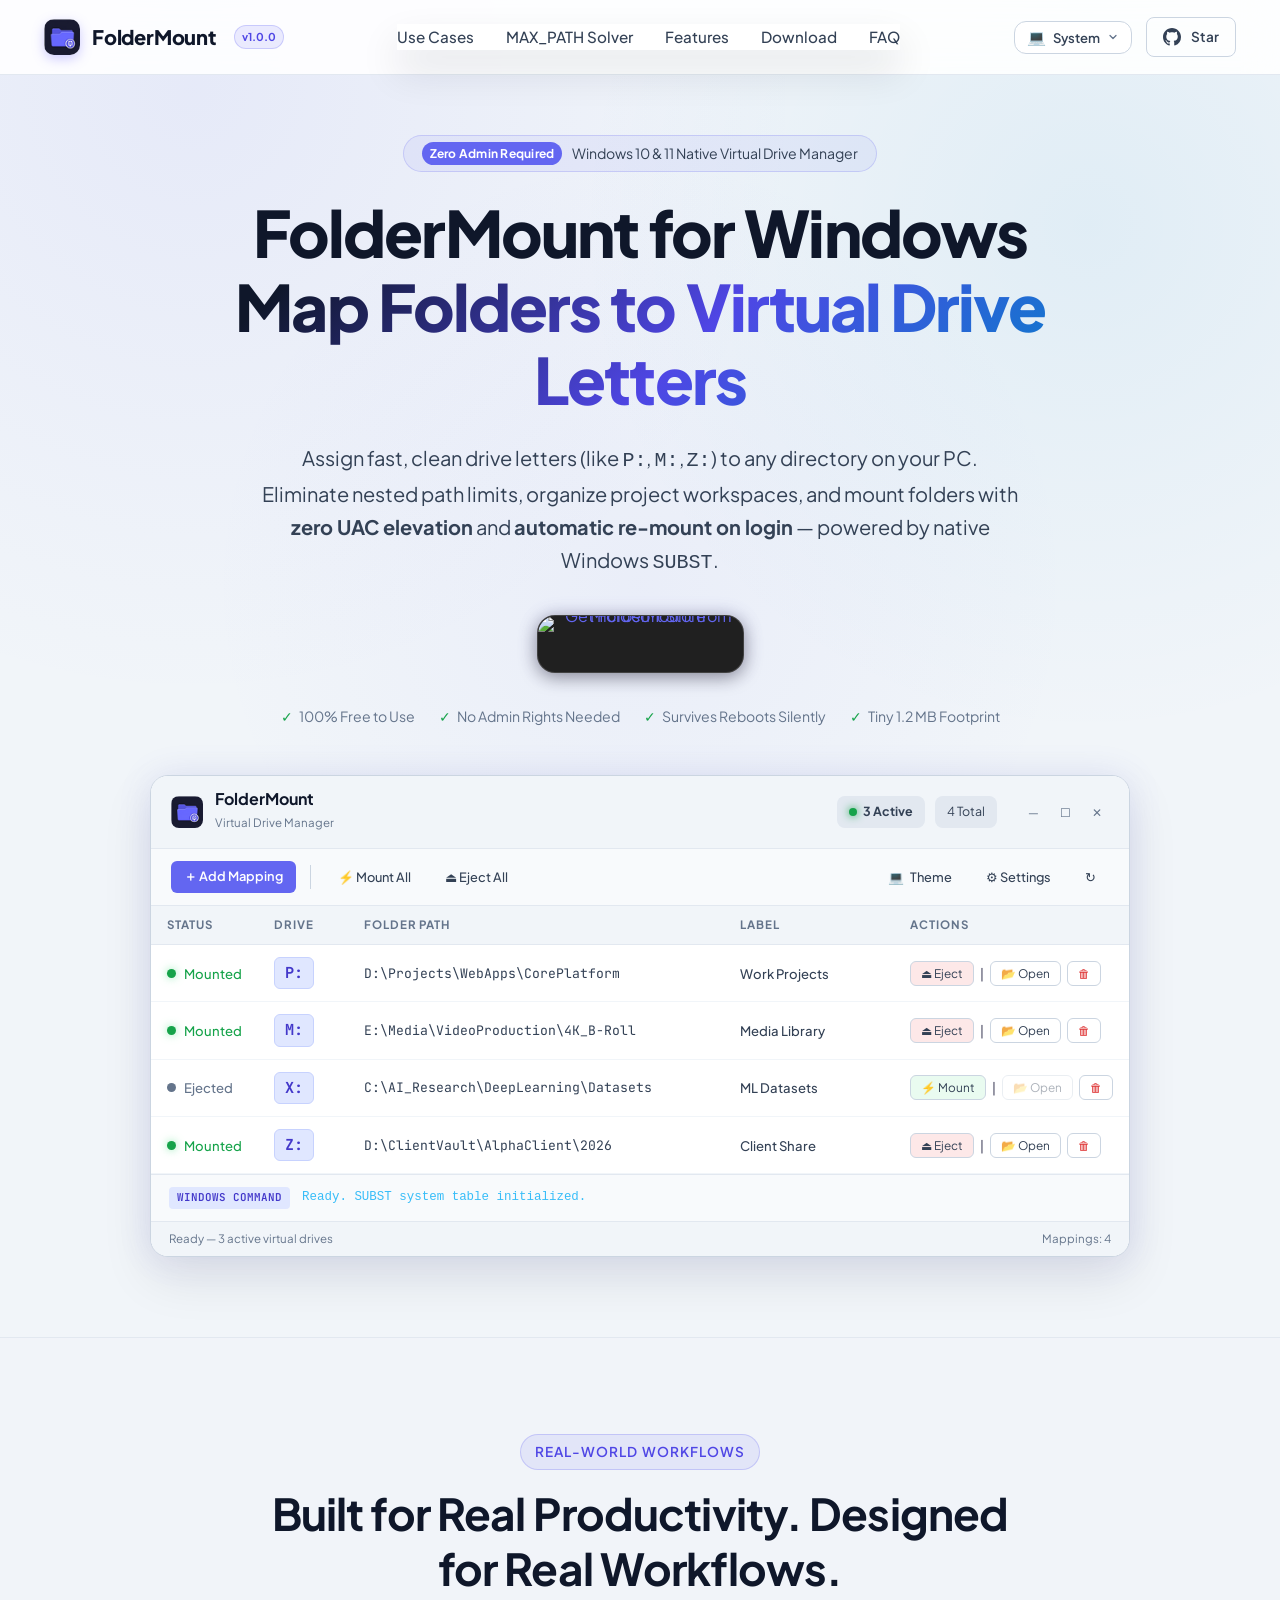
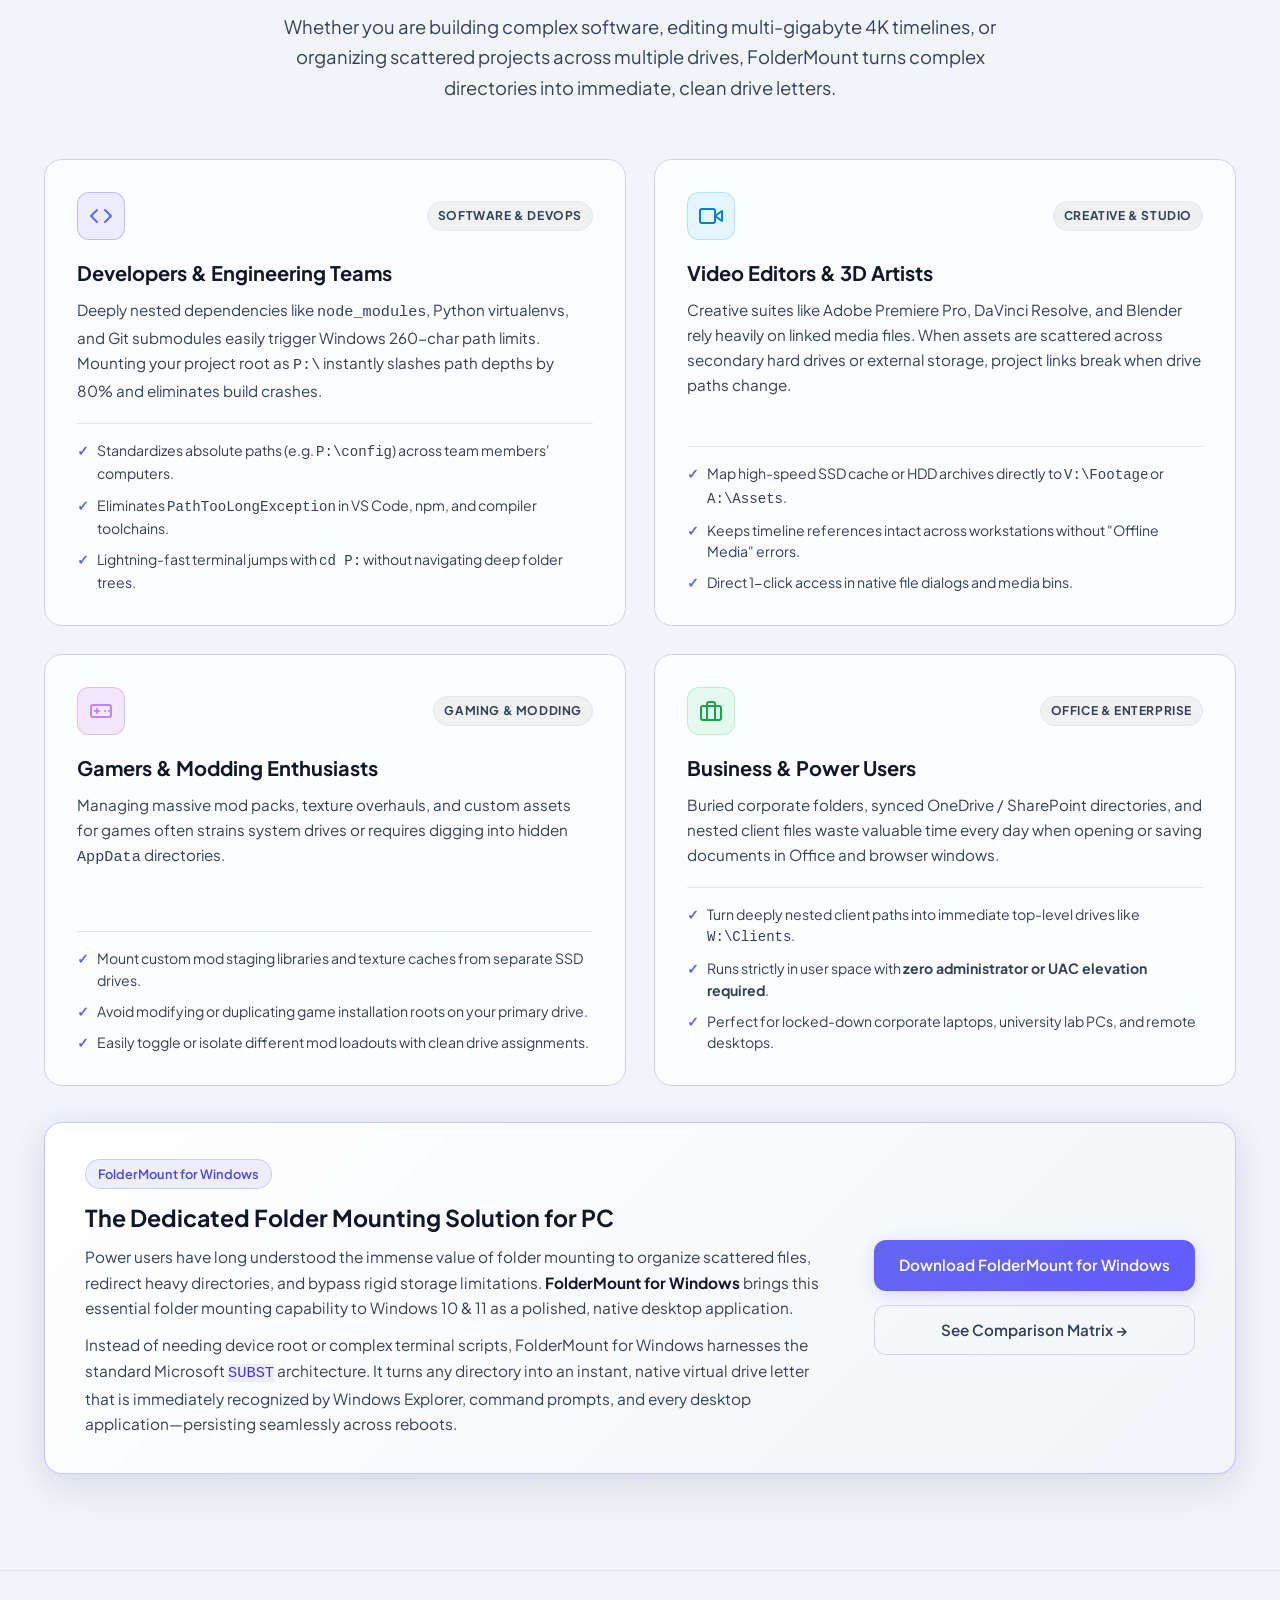
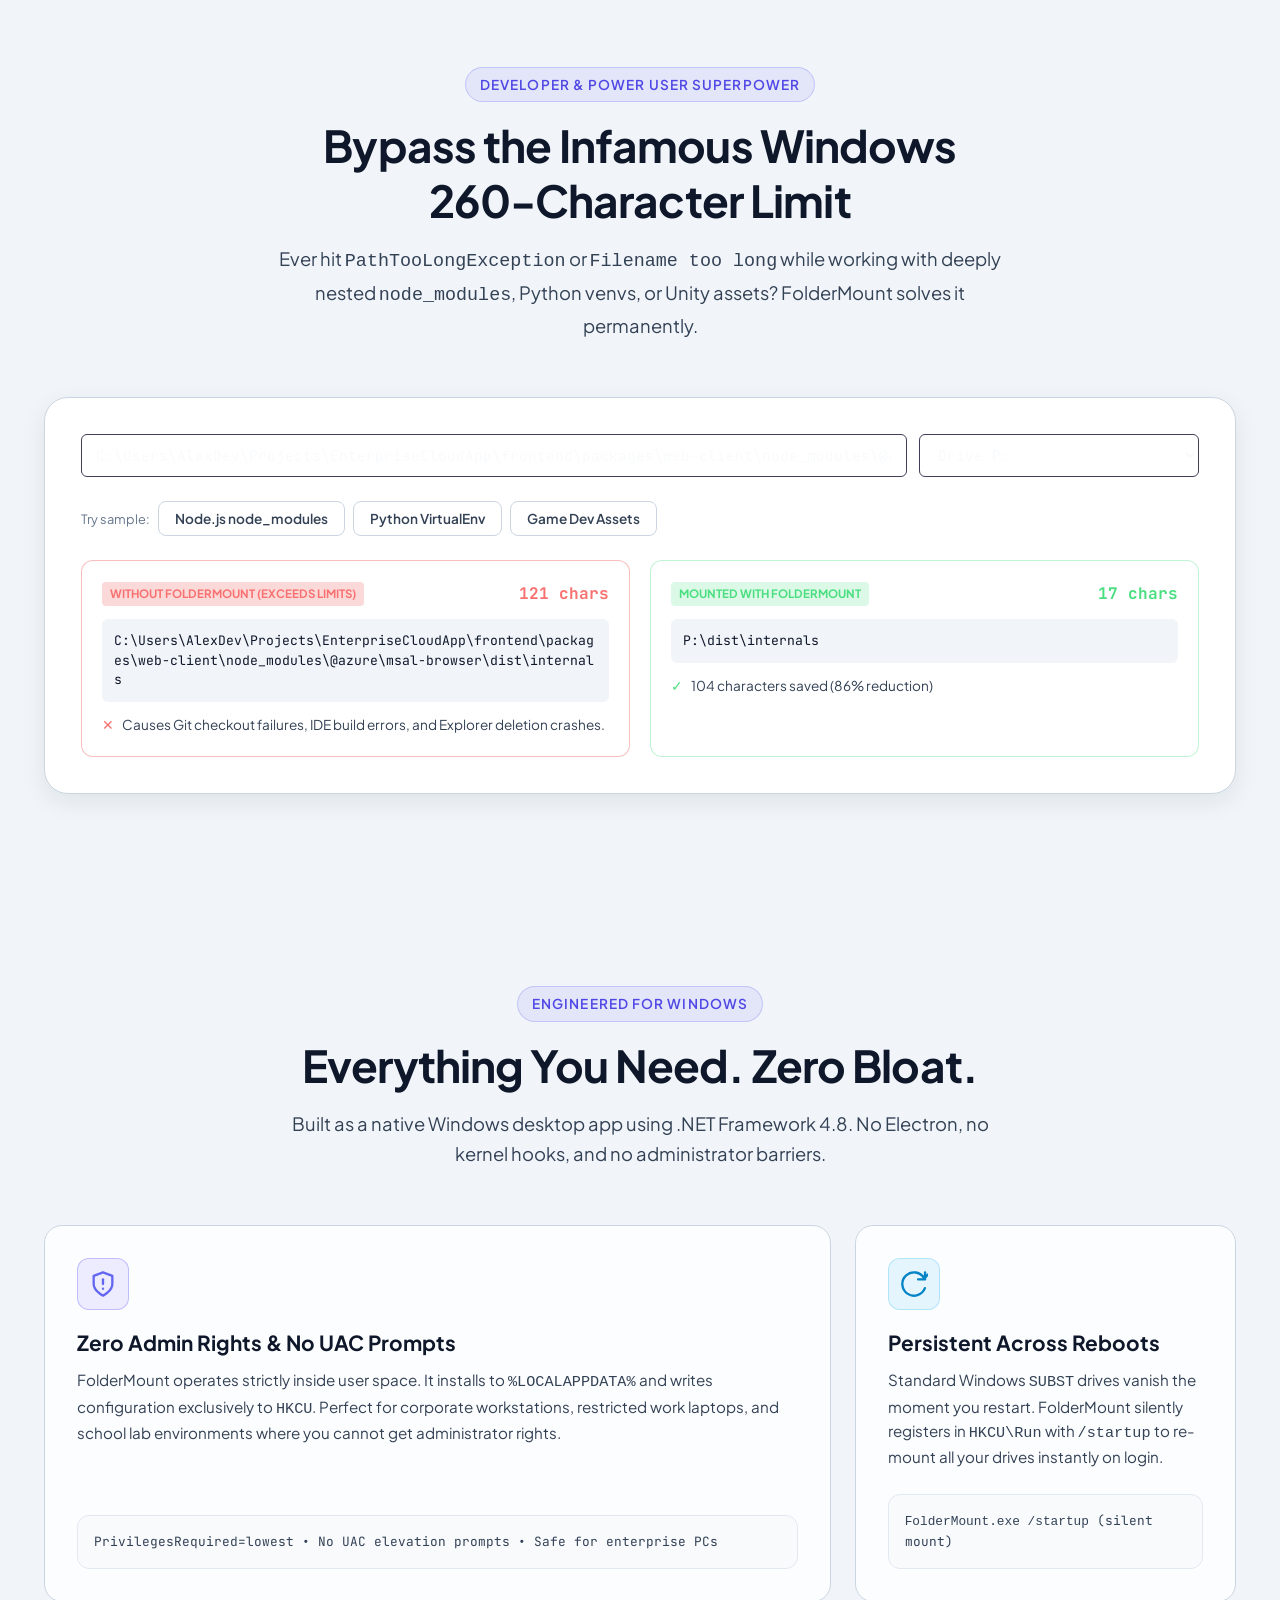
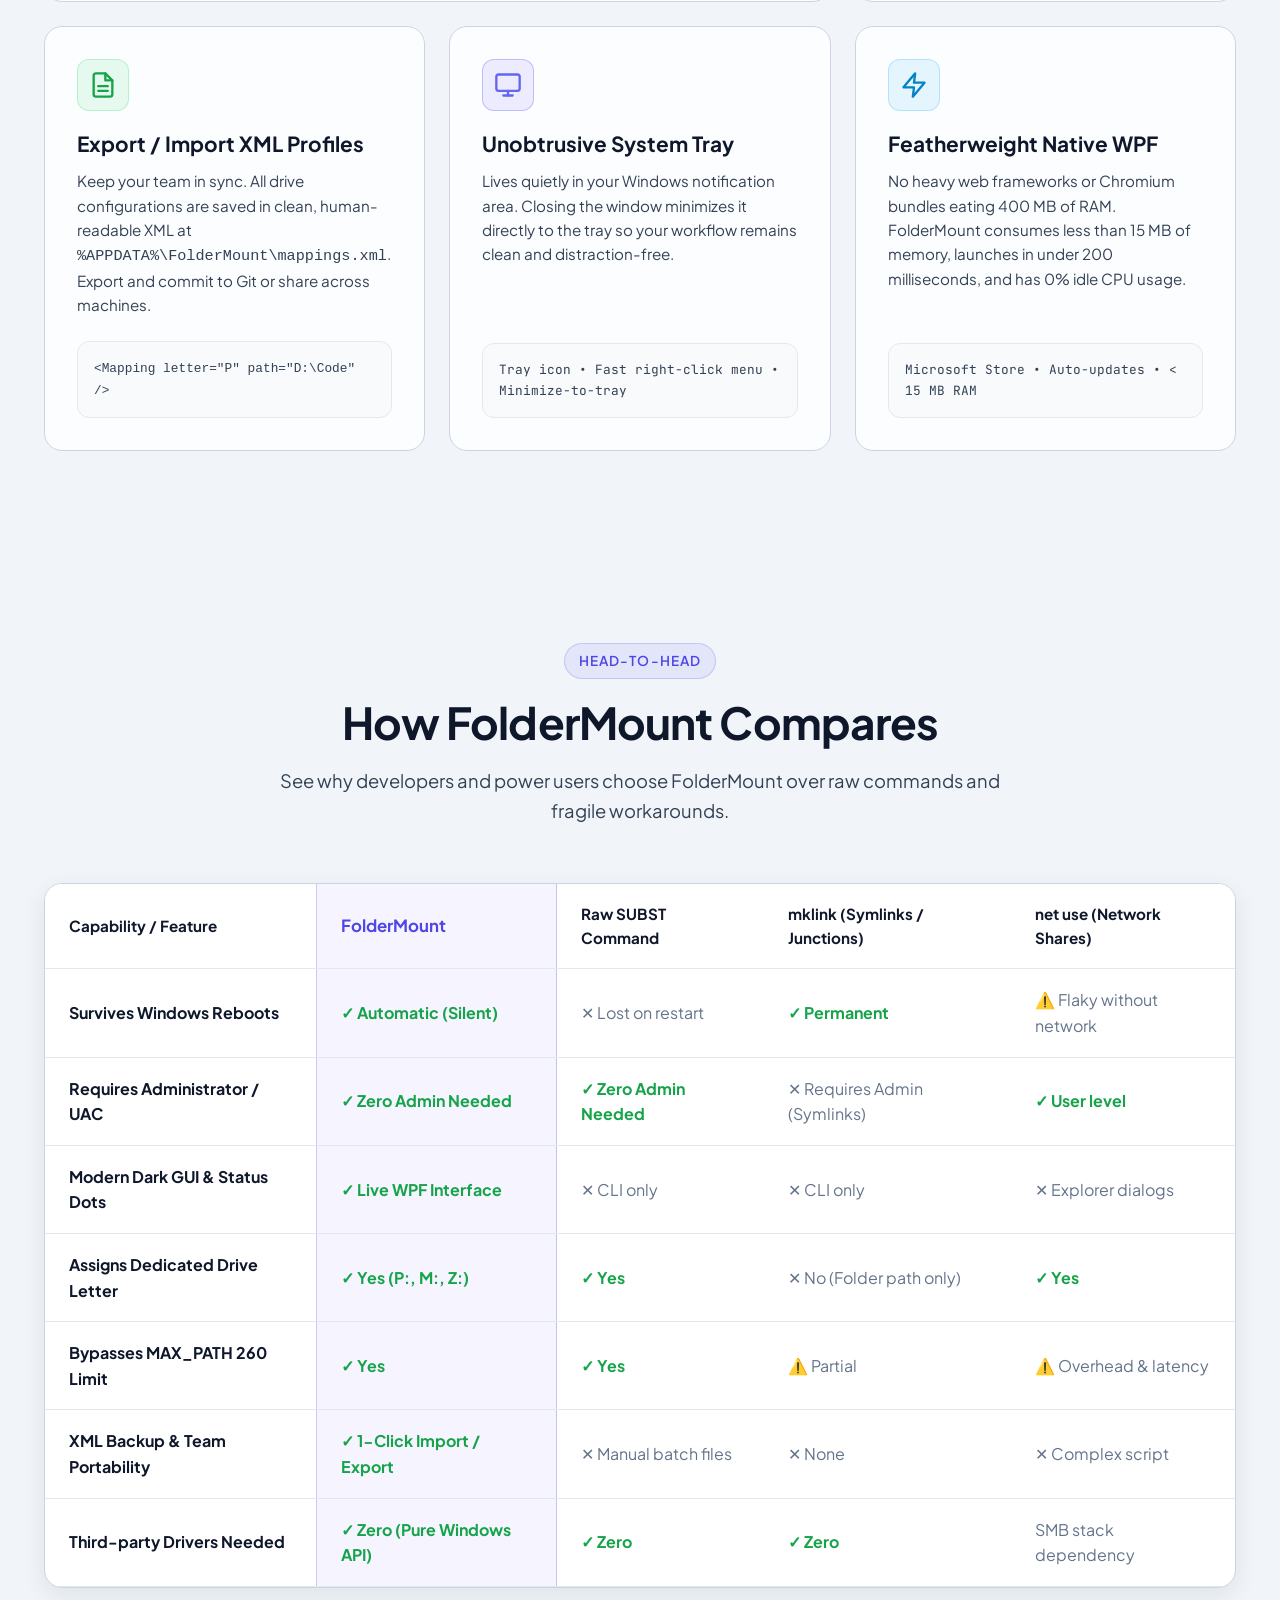
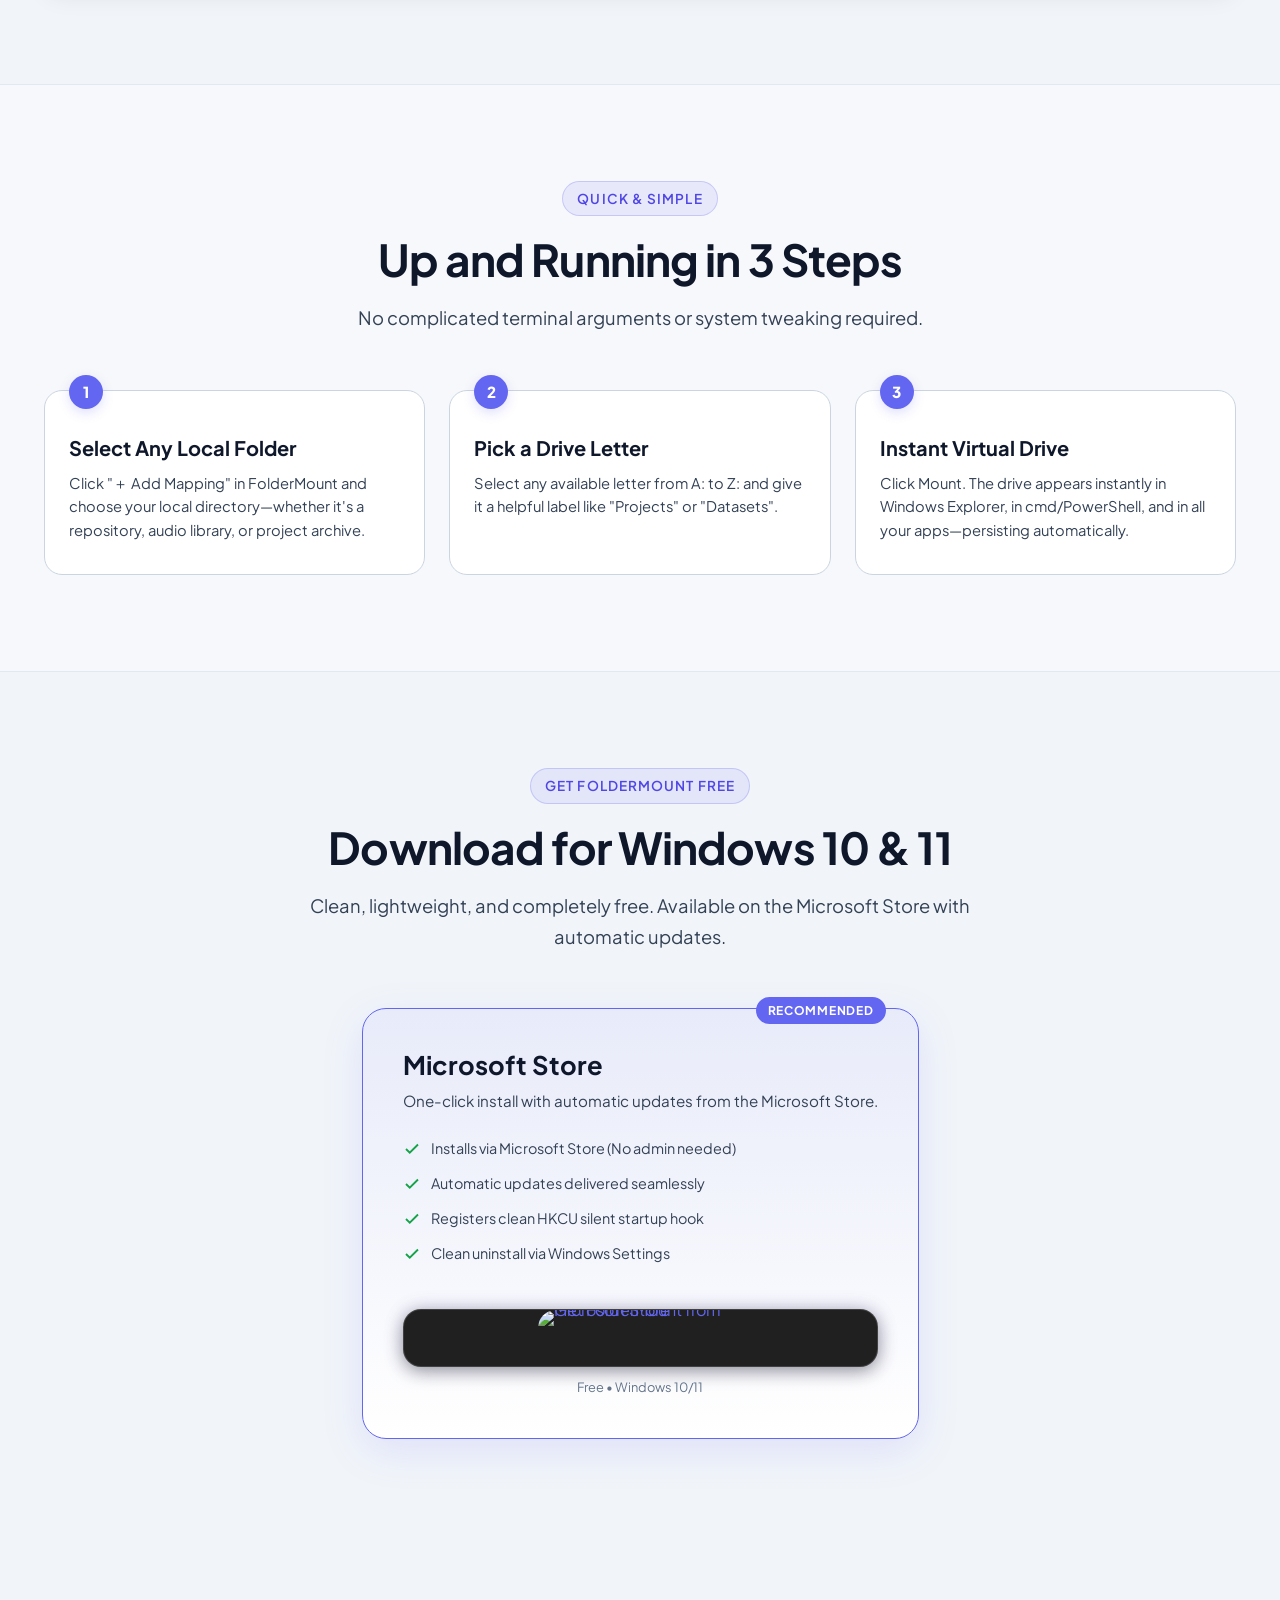
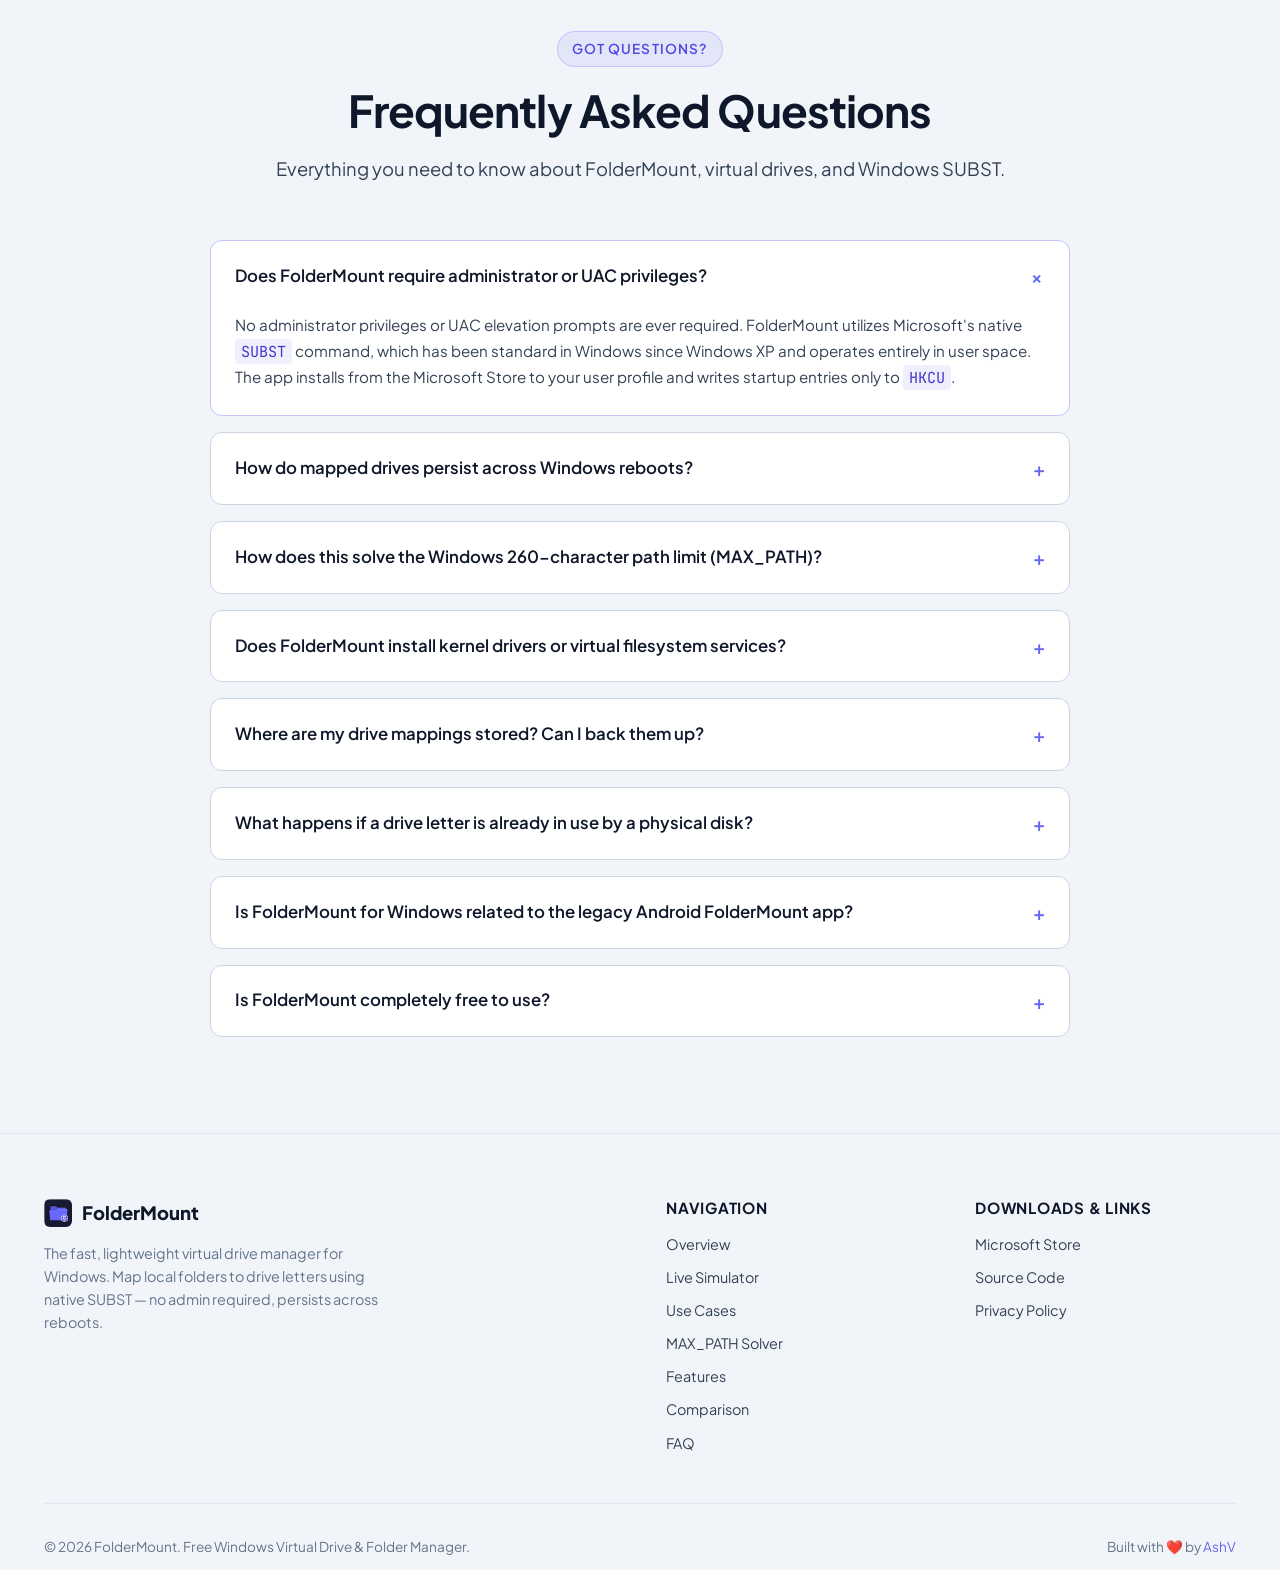
==== commit 7d24ba29: "feat: add documentation website with interactive app simulator and styling" ====
--- a/docs/index.html
+++ b/docs/index.html
@@ -12,6 +12,18 @@
   <meta name="author" content="AshV">
   <meta name="robots" content="index, follow, max-snippet:-1, max-image-preview:large, max-video-preview:-1">
   <meta name="theme-color" content="#1e1e28">
+
+  <!-- Theme Initialization (Runs synchronously to prevent FOUT / theme flash) -->
+  <script>
+    (function() {
+      try {
+        var mode = localStorage.getItem('foldermount_theme') || 'system';
+        var isDark = mode === 'dark' || (mode === 'system' && window.matchMedia && window.matchMedia('(prefers-color-scheme: dark)').matches);
+        document.documentElement.setAttribute('data-theme', isDark ? 'dark' : 'light');
+        document.documentElement.setAttribute('data-theme-mode', mode);
+      } catch (e) {}
+    })();
+  </script>
 
   <!-- Canonical URL (Works on GitHub Pages subpage or custom domain) -->
   <link rel="canonical" href="https://www.ashishvishwakarma.com/FolderMount/">
@@ -209,10 +221,52 @@
           <li><a href="#download" class="nav-link">Download</a></li>
           <li><a href="#faq" class="nav-link">FAQ</a></li>
           <li class="mobile-only-item"><a href="https://github.com/AshV/FolderMount" target="_blank" rel="noopener noreferrer" class="nav-link">GitHub Repository &nearr;</a></li>
+          <li class="mobile-only-item">
+            <div class="mobile-theme-wrapper">
+              <span class="mobile-theme-label">Theme Preference</span>
+              <div class="mobile-theme-options">
+                <button class="mobile-theme-btn" data-theme-val="system">💻 Auto</button>
+                <button class="mobile-theme-btn" data-theme-val="dark">🌙 Dark</button>
+                <button class="mobile-theme-btn" data-theme-val="light">☀️ Light</button>
+              </div>
+            </div>
+          </li>
         </ul>
       </nav>
 
       <div class="nav-actions">
+        <!-- Theme Switcher Dropdown (System / Dark / Light) -->
+        <div class="theme-switcher" id="theme-switcher">
+          <button class="theme-toggle-btn" id="theme-toggle-btn" aria-label="Switch Theme" aria-haspopup="true" aria-expanded="false" title="Theme (Follow System / Dark / Light)">
+            <span class="theme-icon-indicator" id="theme-indicator-icon">💻</span>
+            <span class="theme-btn-label" id="theme-indicator-label">System</span>
+            <svg class="theme-chevron" width="12" height="12" viewBox="0 0 24 24" fill="none" stroke="currentColor" stroke-width="2.5" stroke-linecap="round" stroke-linejoin="round"><polyline points="6 9 12 15 18 9"></polyline></svg>
+          </button>
+          <div class="theme-dropdown-menu" id="theme-dropdown-menu" role="menu">
+            <button class="theme-menu-item" data-theme-val="system" role="menuitem">
+              <span class="theme-item-left">
+                <span class="theme-item-icon">💻</span>
+                <span class="theme-item-text">Follow System</span>
+              </span>
+              <span class="theme-check-icon">✓</span>
+            </button>
+            <button class="theme-menu-item" data-theme-val="dark" role="menuitem">
+              <span class="theme-item-left">
+                <span class="theme-item-icon">🌙</span>
+                <span class="theme-item-text">Dark Theme</span>
+              </span>
+              <span class="theme-check-icon">✓</span>
+            </button>
+            <button class="theme-menu-item" data-theme-val="light" role="menuitem">
+              <span class="theme-item-left">
+                <span class="theme-item-icon">☀️</span>
+                <span class="theme-item-text">Light Theme</span>
+              </span>
+              <span class="theme-check-icon">✓</span>
+            </button>
+          </div>
+        </div>
+
         <a href="https://github.com/AshV/FolderMount" target="_blank" rel="noopener noreferrer" class="btn btn-ghost btn-sm" aria-label="FolderMount on GitHub">
           <svg width="18" height="18" viewBox="0 0 24 24" fill="currentColor"><path d="M12 0C5.37 0 0 5.37 0 12c0 5.31 3.435 9.795 8.205 11.385.6.105.825-.255.825-.57 0-.285-.015-1.23-.015-2.235-3.015.555-3.795-.735-4.035-1.41-.135-.345-.72-1.41-1.23-1.695-.42-.225-1.02-.78-.015-.795.945-.015 1.62.87 1.845 1.23 1.08 1.815 2.805 1.305 3.495.99.105-.78.42-1.305.765-1.605-2.67-.3-5.46-1.335-5.46-5.925 0-1.305.465-2.385 1.23-3.225-.12-.3-.54-1.53.12-3.18 0 0 1.005-.315 3.3 1.23.96-.27 1.98-.405 3-.405s2.04.135 3 .405c2.295-1.56 3.3-1.23 3.3-1.23.66 1.65.24 2.88.12 3.18.765.84 1.23 1.905 1.23 3.225 0 4.605-2.805 5.625-5.475 5.925.435.375.81 1.095.81 2.22 0 1.605-.015 2.895-.015 3.3 0 .315.225.69.825.57A12.02 12.02 0 0024 12c0-6.63-5.37-12-12-12z"/></svg>
           <span>Star</span>
@@ -314,6 +368,10 @@
             </div>
 
             <div class="sim-tb-right">
+              <button id="sim-theme-toggle" class="sim-btn" title="Toggle Theme (System / Dark / Light)" aria-label="Toggle simulator theme">
+                <span id="sim-theme-icon">💻</span>
+                <span class="sim-theme-label">Theme</span>
+              </button>
               <button class="sim-btn" onclick="alert('FolderMount settings:\n- Run at startup: Enabled (HKCU)\n- Storage: %APPDATA%\\FolderMount\\mappings.xml')">
                 <span>⚙ Settings</span>
               </button>
@@ -391,7 +449,7 @@
     <!-- ==========================================================================
          Real-World Applications & Use Cases
          ========================================================================== -->
-    <section id="applications" class="section" style="background: rgba(22, 26, 41, 0.45); border-top: 1px solid var(--border-subtle); border-bottom: 1px solid var(--border-subtle);">
+    <section id="applications" class="section section-alt">
       <div class="container">
         <div class="section-header">
           <span class="section-tag">Real-World Workflows</span>
@@ -751,7 +809,7 @@
     <!-- ==========================================================================
          How It Works Flow
          ========================================================================== -->
-    <section class="section" style="background: rgba(22, 26, 41, 0.35);">
+    <section class="section section-alt-subtle">
       <div class="container">
         <div class="section-header">
           <span class="section-tag">Quick &amp; Simple</span>
@@ -936,7 +994,7 @@
         <div class="footer-brand">
           <div style="display: flex; align-items: center; gap: 10px;">
             <img src="./assets/icons/icon-44.png" alt="FolderMount" width="28" height="28" style="border-radius: 6px;">
-            <span style="font-weight: 800; font-size: 1.15rem; color: #ffffff;">FolderMount</span>
+            <span style="font-weight: 800; font-size: 1.15rem; color: var(--text-primary);">FolderMount</span>
           </div>
           <p>
             The fast, lightweight virtual drive manager for Windows. Map local folders to drive letters using native SUBST — no admin required, persists across reboots.
--- a/docs/css/style.css
+++ b/docs/css/style.css
@@ -55,6 +55,50 @@
   --max-width: 1240px;
 }
 
+/* Light Theme Design Tokens (Matches FolderMount WPF Desktop App) */
+[data-theme="light"] {
+  --bg-deep: #f1f5f9;
+  --bg-base: #f8fafc;
+  --bg-surface: #ffffff;
+  --bg-card: #ffffff;
+  --bg-card-hover: #f1f5f9;
+  --bg-elevated: #e2e8f0;
+  --bg-glass: rgba(255, 255, 255, 0.88);
+  --bg-glass-card: rgba(255, 255, 255, 0.82);
+
+  --accent-primary: #6366f1;
+  --accent-primary-hover: #4f46e5;
+  --accent-primary-glow: rgba(99, 102, 241, 0.20);
+  --accent-cyan: #0284c7;
+  --accent-cyan-glow: rgba(2, 132, 199, 0.16);
+  --accent-success: #16a34a;
+  --accent-success-glow: rgba(22, 163, 74, 0.16);
+  --accent-warning: #d97706;
+  --accent-danger: #dc2626;
+
+  --text-primary: #0f172a;
+  --text-secondary: #334155;
+  --text-muted: #64748b;
+  --text-dark: #0f172a;
+
+  --border-subtle: #e2e8f0;
+  --border-card: #cbd5e1;
+  --border-accent: rgba(99, 102, 241, 0.35);
+
+  --shadow-sm: 0 2px 8px rgba(15, 23, 42, 0.06);
+  --shadow-md: 0 8px 24px rgba(15, 23, 42, 0.08);
+  --shadow-lg: 0 16px 40px rgba(15, 23, 42, 0.12);
+  --shadow-glow: 0 0 35px var(--accent-primary-glow);
+}
+
+[data-theme="light"] body {
+  background-color: var(--bg-deep);
+  background-image: 
+    radial-gradient(circle at 15% 10%, rgba(99, 102, 241, 0.08) 0%, transparent 45%),
+    radial-gradient(circle at 85% 25%, rgba(2, 132, 199, 0.07) 0%, transparent 40%),
+    radial-gradient(circle at 50% 65%, rgba(99, 102, 241, 0.05) 0%, transparent 50%);
+}
+
 /* Base & Reset */
 *, *::before, *::after {
   box-sizing: border-box;
@@ -138,6 +182,18 @@
   padding-top: 96px;
   padding-bottom: 96px;
   position: relative;
+}
+
+.section-alt {
+  background: rgba(22, 26, 41, 0.45);
+  border-top: 1px solid var(--border-subtle);
+  border-bottom: 1px solid var(--border-subtle);
+}
+
+.section-alt-subtle {
+  background: rgba(22, 26, 41, 0.35);
+  border-top: 1px solid var(--border-subtle);
+  border-bottom: 1px solid var(--border-subtle);
 }
 
 .section-header {
@@ -269,6 +325,192 @@
   display: flex;
   align-items: center;
   gap: 14px;
+}
+
+/* Theme Switcher in Navbar */
+.theme-switcher {
+  position: relative;
+  display: inline-flex;
+}
+
+.theme-toggle-btn {
+  display: inline-flex;
+  align-items: center;
+  gap: 7px;
+  padding: 7px 12px;
+  border-radius: var(--radius-md);
+  background: var(--bg-card);
+  border: 1px solid var(--border-card);
+  color: var(--text-primary);
+  font-size: 0.84rem;
+  font-weight: 500;
+  cursor: pointer;
+  transition: all var(--transition-fast);
+  user-select: none;
+}
+
+.theme-toggle-btn:hover {
+  background: var(--bg-card-hover);
+  border-color: var(--accent-primary);
+}
+
+.theme-icon-indicator {
+  font-size: 0.95rem;
+  line-height: 1;
+  display: flex;
+  align-items: center;
+}
+
+.theme-btn-label {
+  font-size: 0.82rem;
+  font-weight: 600;
+  color: var(--text-secondary);
+}
+
+.theme-chevron {
+  color: var(--text-muted);
+  transition: transform var(--transition-fast);
+}
+
+.theme-toggle-btn[aria-expanded="true"] .theme-chevron {
+  transform: rotate(180deg);
+}
+
+/* Dropdown Menu */
+.theme-dropdown-menu {
+  display: none;
+  position: absolute;
+  top: calc(100% + 8px);
+  right: 0;
+  min-width: 175px;
+  background: var(--bg-card);
+  border: 1px solid var(--border-card);
+  border-radius: var(--radius-md);
+  padding: 6px;
+  box-shadow: var(--shadow-lg);
+  z-index: 1050;
+  flex-direction: column;
+  gap: 3px;
+  animation: themeDropIn 0.18s cubic-bezier(0.16, 1, 0.3, 1);
+}
+
+@keyframes themeDropIn {
+  from { opacity: 0; transform: translateY(-6px); }
+  to { opacity: 1; transform: translateY(0); }
+}
+
+.theme-dropdown-menu.show {
+  display: flex;
+}
+
+.theme-menu-item {
+  display: flex;
+  align-items: center;
+  justify-content: space-between;
+  width: 100%;
+  padding: 8px 12px;
+  border: none;
+  border-radius: var(--radius-sm);
+  background: transparent;
+  color: var(--text-secondary);
+  font-size: 0.84rem;
+  font-weight: 500;
+  cursor: pointer;
+  transition: all var(--transition-fast);
+  text-align: left;
+}
+
+.theme-item-left {
+  display: flex;
+  align-items: center;
+  gap: 8px;
+}
+
+.theme-item-icon {
+  font-size: 0.95rem;
+  line-height: 1;
+}
+
+.theme-check-icon {
+  font-size: 0.85rem;
+  color: var(--accent-primary);
+  opacity: 0;
+  font-weight: 700;
+}
+
+.theme-menu-item:hover {
+  background: var(--bg-card-hover);
+  color: var(--text-primary);
+}
+
+.theme-menu-item.active {
+  background: rgba(124, 115, 255, 0.15);
+  color: var(--accent-primary);
+  font-weight: 600;
+}
+
+[data-theme="light"] .theme-menu-item.active {
+  background: rgba(99, 102, 241, 0.12);
+}
+
+.theme-menu-item.active .theme-check-icon {
+  opacity: 1;
+}
+
+/* Mobile theme selector in drawer */
+.mobile-theme-wrapper {
+  display: flex;
+  flex-direction: column;
+  gap: 8px;
+  padding: 10px 0;
+  border-top: 1px solid var(--border-subtle);
+}
+
+.mobile-theme-label {
+  font-size: 0.78rem;
+  font-weight: 600;
+  color: var(--text-muted);
+  text-transform: uppercase;
+  letter-spacing: 0.05em;
+}
+
+.mobile-theme-options {
+  display: grid;
+  grid-template-columns: repeat(3, 1fr);
+  gap: 6px;
+}
+
+.mobile-theme-btn {
+  display: flex;
+  align-items: center;
+  justify-content: center;
+  gap: 6px;
+  padding: 8px 10px;
+  border-radius: var(--radius-sm);
+  border: 1px solid var(--border-card);
+  background: var(--bg-card);
+  color: var(--text-secondary);
+  font-size: 0.82rem;
+  font-weight: 500;
+  cursor: pointer;
+  transition: all var(--transition-fast);
+}
+
+.mobile-theme-btn.active {
+  border-color: var(--accent-primary);
+  background: rgba(124, 115, 255, 0.15);
+  color: var(--accent-primary);
+  font-weight: 600;
+}
+
+[data-theme="light"] .mobile-theme-btn.active {
+  background: rgba(99, 102, 241, 0.12);
+}
+
+@media (max-width: 640px) {
+  .theme-btn-label {
+    display: none;
+  }
 }
 
 .mobile-toggle {
@@ -2008,3 +2250,268 @@
     padding: 3px 9px;
   }
 }
+
+/* ==========================================================================
+   Light Theme Component & Desktop Simulator Overrides
+   ========================================================================== */
+[data-theme="light"] .gradient-text {
+  background: linear-gradient(135deg, #0f172a 10%, #4f46e5 55%, #0284c7 100%);
+  -webkit-background-clip: text;
+  -webkit-text-fill-color: transparent;
+}
+
+[data-theme="light"] .hero-pill {
+  background: rgba(99, 102, 241, 0.08);
+  border-color: rgba(99, 102, 241, 0.22);
+}
+
+[data-theme="light"] .brand-badge {
+  background: rgba(99, 102, 241, 0.12);
+  color: #4f46e5;
+  border-color: rgba(99, 102, 241, 0.25);
+}
+
+[data-theme="light"] .btn-ghost {
+  color: var(--text-secondary);
+  border-color: var(--border-card);
+}
+
+[data-theme="light"] .btn-ghost:hover {
+  background: rgba(15, 23, 42, 0.05);
+  color: var(--text-primary);
+}
+
+[data-theme="light"] .path-display {
+  background: #f1f5f9;
+  color: #0f172a;
+}
+
+[data-theme="light"] .path-box {
+  background: #ffffff;
+}
+
+[data-theme="light"] .bento-visual {
+  background: #f8fafc;
+  border-color: var(--border-subtle);
+  color: #334155;
+}
+
+[data-theme="light"] .faq-answer code {
+  background: rgba(99, 102, 241, 0.1);
+  color: #4338ca;
+}
+
+/* Spotlight: The PC Solution for Folder Mounting */
+[data-theme="light"] .apps-spotlight {
+  background: linear-gradient(135deg, #ffffff 0%, #f1f5f9 100%);
+  border-color: rgba(99, 102, 241, 0.35);
+  box-shadow: 0 16px 40px rgba(15, 23, 42, 0.08), 0 0 30px rgba(99, 102, 241, 0.08);
+}
+
+[data-theme="light"] .spotlight-pill {
+  background: rgba(99, 102, 241, 0.1);
+  border-color: rgba(99, 102, 241, 0.25);
+  color: #4f46e5;
+}
+
+[data-theme="light"] .spotlight-content h3 {
+  color: #0f172a;
+}
+
+[data-theme="light"] .spotlight-content p {
+  color: var(--text-secondary);
+}
+
+[data-theme="light"] .spotlight-content p strong {
+  color: var(--text-primary);
+}
+
+[data-theme="light"] .spotlight-content code {
+  background: rgba(99, 102, 241, 0.1);
+  color: #4338ca;
+}
+
+[data-theme="light"] .app-badge {
+  background: rgba(15, 23, 42, 0.05);
+  border-color: var(--border-subtle);
+  color: var(--text-secondary);
+}
+
+[data-theme="light"] .copy-btn:hover {
+  background: var(--bg-card);
+  color: var(--accent-primary);
+  border-color: var(--accent-primary);
+}
+
+[data-theme="light"] .section-alt {
+  background: rgba(241, 245, 249, 0.65);
+  border-top: 1px solid var(--border-subtle);
+  border-bottom: 1px solid var(--border-subtle);
+}
+
+[data-theme="light"] .section-alt-subtle {
+  background: rgba(248, 250, 252, 0.85);
+  border-top: 1px solid var(--border-subtle);
+  border-bottom: 1px solid var(--border-subtle);
+}
+
+[data-theme="light"] .section-tag {
+  background: rgba(99, 102, 241, 0.1);
+  border-color: rgba(99, 102, 241, 0.25);
+  color: #4f46e5;
+}
+
+[data-theme="light"] .nav-menu {
+  background: rgba(255, 255, 255, 0.98);
+  box-shadow: 0 20px 40px rgba(15, 23, 42, 0.12);
+}
+
+/* Light Theme WPF Simulator Overrides */
+[data-theme="light"] .simulator-container {
+  background: #ffffff;
+  border-color: #cbd5e1;
+  box-shadow: 0 20px 50px rgba(15, 23, 42, 0.1), 0 0 35px rgba(99, 102, 241, 0.1);
+}
+
+[data-theme="light"] .sim-titlebar {
+  background: #f1f5f9;
+  border-bottom-color: #e2e8f0;
+}
+
+[data-theme="light"] .sim-title-group h4 {
+  color: #0f172a;
+}
+
+[data-theme="light"] .sim-title-group span {
+  color: #64748b;
+}
+
+[data-theme="light"] .sim-stat-pill {
+  background: #e2e8f0;
+  color: #334155;
+}
+
+[data-theme="light"] .sim-win-btn {
+  color: #64748b;
+}
+
+[data-theme="light"] .sim-win-btn:hover {
+  background: #e2e8f0;
+  color: #0f172a;
+}
+
+[data-theme="light"] .sim-toolbar {
+  background: #f8fafc;
+  border-bottom-color: #e2e8f0;
+}
+
+[data-theme="light"] .sim-divider {
+  background: #cbd5e1;
+}
+
+[data-theme="light"] .sim-btn {
+  color: #334155;
+}
+
+[data-theme="light"] .sim-btn:hover {
+  background: #e2e8f0;
+  color: #0f172a;
+}
+
+[data-theme="light"] .sim-btn-primary {
+  background: var(--accent-primary);
+  color: #ffffff;
+}
+
+[data-theme="light"] .sim-grid-wrap {
+  background: #ffffff;
+}
+
+[data-theme="light"] .sim-grid th {
+  background: #f1f5f9;
+  color: #64748b;
+  border-bottom-color: #e2e8f0;
+}
+
+[data-theme="light"] .sim-grid td {
+  color: #334155;
+  border-bottom-color: #f1f5f9;
+}
+
+[data-theme="light"] .sim-grid tr:hover {
+  background: #f8fafc;
+}
+
+[data-theme="light"] .sim-grid tr.row-selected {
+  background: #f1f5f9;
+}
+
+[data-theme="light"] .sim-drive-badge {
+  background: #e0e7ff;
+  color: #4338ca;
+  border-color: #c7d2fe;
+}
+
+[data-theme="light"] .sim-path-cell {
+  color: #0f172a;
+}
+
+[data-theme="light"] .sim-act-btn {
+  border-color: #cbd5e1;
+  color: #334155;
+}
+
+[data-theme="light"] .sim-act-btn:hover {
+  background: #f1f5f9;
+  color: #0f172a;
+  border-color: var(--accent-primary);
+}
+
+[data-theme="light"] .sim-statusbar {
+  background: #f1f5f9;
+  border-top-color: #e2e8f0;
+  color: #64748b;
+}
+
+[data-theme="light"] .sim-cli-inspector {
+  background: #f8fafc;
+  border-top-color: #e2e8f0;
+}
+
+[data-theme="light"] .sim-cli-tag {
+  background: #e0e7ff;
+  color: #4338ca;
+}
+
+[data-theme="light"] .sim-cli-cmd {
+  color: #0f172a;
+}
+
+[data-theme="light"] .sim-modal {
+  background: #ffffff;
+  border-color: #cbd5e1;
+  box-shadow: 0 20px 50px rgba(15, 23, 42, 0.18);
+}
+
+[data-theme="light"] .sim-modal-header {
+  border-bottom-color: #e2e8f0;
+}
+
+[data-theme="light"] .sim-modal-header h3 {
+  color: #0f172a;
+}
+
+[data-theme="light"] .form-group label {
+  color: #334155;
+}
+
+[data-theme="light"] .sim-modal .form-control {
+  background: #f8fafc;
+  border-color: #cbd5e1;
+  color: #0f172a;
+}
+
+[data-theme="light"] .sim-modal-footer {
+  border-top-color: #e2e8f0;
+}
+
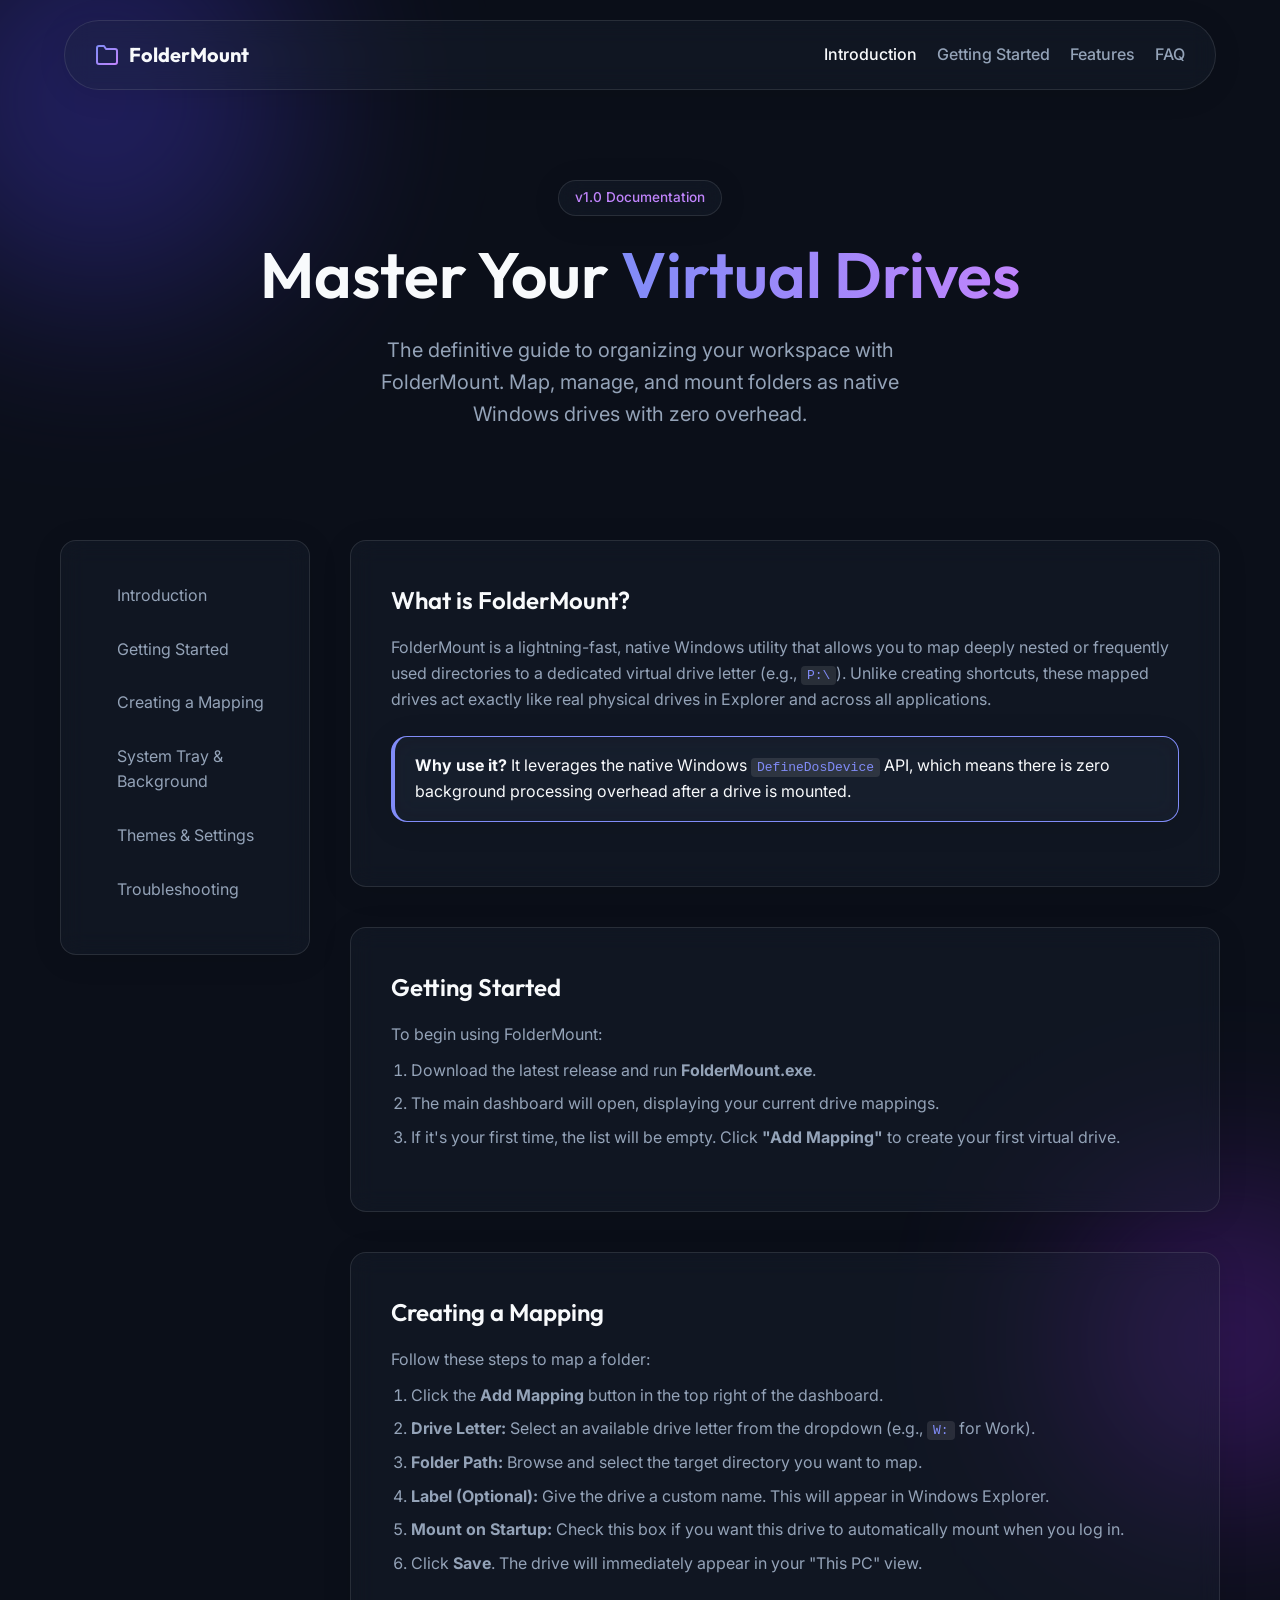
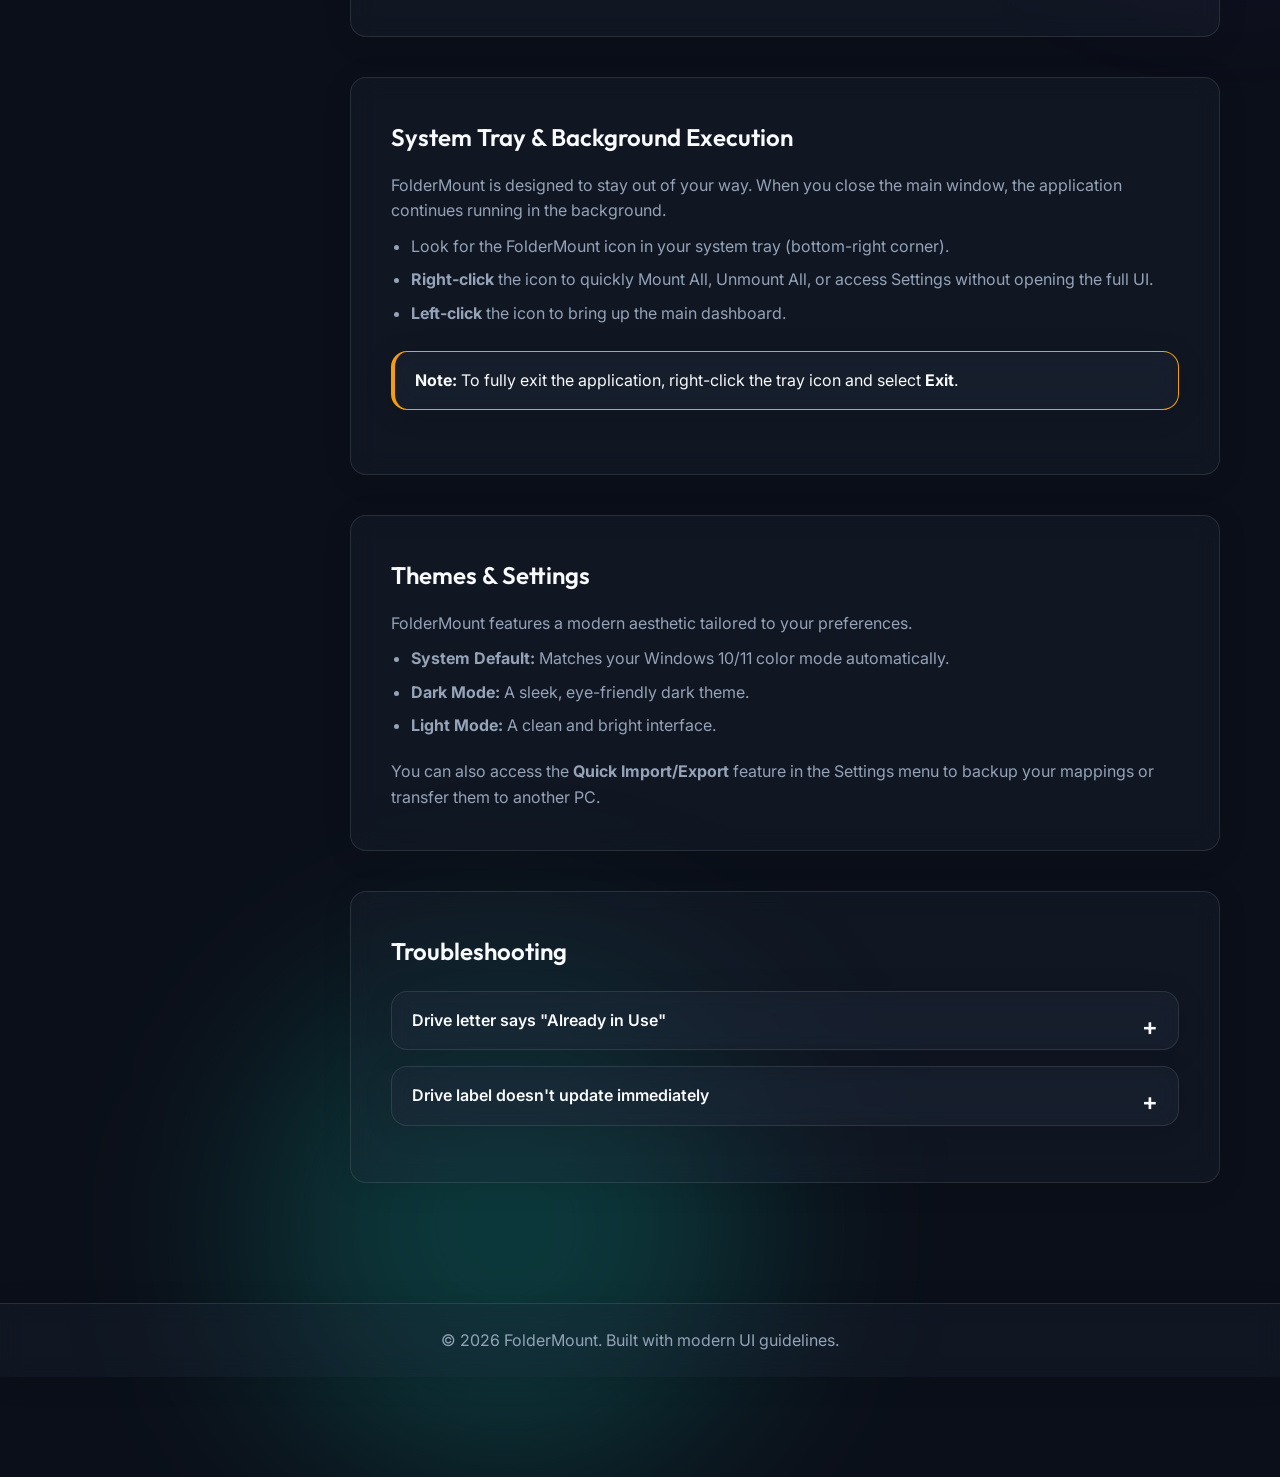
==== commit d90f1edb: "optimization and user guide" ====
--- a/docs/index.html
+++ b/docs/index.html
@@ -1,1041 +1,145 @@
 <!DOCTYPE html>
 <html lang="en">
 <head>
-  <meta charset="UTF-8">
-  <meta name="viewport" content="width=device-width, initial-scale=1.0">
-
-  <!-- Primary SEO Meta Tags -->
-  <title>FolderMount for Windows — Free Virtual Drive Manager | Map Folders to Drive Letters</title>
-  <meta name="title" content="FolderMount for Windows — Free Virtual Drive Manager | Map Folders to Drive Letters">
-  <meta name="description" content="FolderMount for Windows: Free utility to map any local folder to a virtual drive letter (P:, M:). Eliminate long path errors, organize project workspaces, and mount folders with zero admin required. Persists across reboots.">
-  <meta name="keywords" content="foldermount, subst, foldermount for windows, foldermount pc, foldermount windows 11, foldermount windows 10, foldermount alternative, map folder to drive letter, windows virtual drive manager, subst gui, bypass windows max path 260, persistent subst reboot, folder mounting windows, 9NWMFW1MDRPQ, microsoft store virtual drive">
-  <meta name="author" content="AshV">
-  <meta name="robots" content="index, follow, max-snippet:-1, max-image-preview:large, max-video-preview:-1">
-  <meta name="theme-color" content="#1e1e28">
-
-  <!-- Theme Initialization (Runs synchronously to prevent FOUT / theme flash) -->
-  <script>
-    (function() {
-      try {
-        var mode = localStorage.getItem('foldermount_theme') || 'system';
-        var isDark = mode === 'dark' || (mode === 'system' && window.matchMedia && window.matchMedia('(prefers-color-scheme: dark)').matches);
-        document.documentElement.setAttribute('data-theme', isDark ? 'dark' : 'light');
-        document.documentElement.setAttribute('data-theme-mode', mode);
-      } catch (e) {}
-    })();
-  </script>
-
-  <!-- Canonical URL (Works on GitHub Pages subpage or custom domain) -->
-  <link rel="canonical" href="https://www.ashishvishwakarma.com/FolderMount/">
-
-  <!-- Favicon & Icons -->
-  <link rel="icon" type="image/x-icon" href="./assets/icons/favicon.ico">
-  <link rel="icon" type="image/png" sizes="32x32" href="./assets/icons/favicon-32.png">
-  <link rel="icon" type="image/png" sizes="192x192" href="./assets/icons/icon-192.png">
-  <link rel="apple-touch-icon" sizes="180x180" href="./assets/icons/apple-touch-icon.png">
-
-  <!-- Open Graph / Facebook -->
-  <meta property="og:type" content="website">
-  <meta property="og:url" content="https://www.ashishvishwakarma.com/FolderMount/">
-  <meta property="og:title" content="FolderMount for Windows — Free Virtual Drive Manager">
-  <meta property="og:description" content="Map any local folder to a dedicated virtual drive letter (P:, M:, Z:). Eliminate nested path limits, organize project workspaces, and mount folders with zero admin required. Persists across reboots.">
-  <meta property="og:image" content="https://www.ashishvishwakarma.com/FolderMount/assets/images/og-image.jpg">
-  <meta property="og:image:alt" content="FolderMount for Windows application preview">
-  <meta property="og:image:width" content="1376">
-  <meta property="og:image:height" content="768">
-  <meta property="og:site_name" content="FolderMount for Windows">
-  <meta property="og:locale" content="en_US">
-
-  <!-- Twitter Card -->
-  <meta name="twitter:card" content="summary_large_image">
-  <meta name="twitter:url" content="https://www.ashishvishwakarma.com/FolderMount/">
-  <meta name="twitter:title" content="FolderMount for Windows — Free Virtual Drive Manager">
-  <meta name="twitter:description" content="Map local folders to virtual drive letters in Windows 10 & 11 — zero admin required, persists across reboots.">
-  <meta name="twitter:image" content="https://www.ashishvishwakarma.com/FolderMount/assets/images/og-image.jpg">
-  <meta name="twitter:image:alt" content="FolderMount for Windows application preview">
-
-  <!-- Stylesheet (Relative Path for GitHub Pages Subpage Hosting) -->
-  <link rel="stylesheet" href="./css/style.css">
-
-  <!-- Structured Data (JSON-LD) for Search Engines -->
-  <script type="application/ld+json">
-  {
-    "@context": "https://schema.org",
-    "@graph": [
-      {
-        "@type": "SoftwareApplication",
-        "@id": "https://www.ashishvishwakarma.com/FolderMount/#software",
-        "name": "FolderMount for Windows",
-        "alternateName": ["FolderMount", "FolderMount Windows", "FolderMount PC"],
-        "operatingSystem": "Windows 10, Windows 11",
-        "applicationCategory": "UtilitiesApplication",
-        "applicationSubCategory": "File Management",
-        "description": "FolderMount for Windows is a desktop system tray utility that maps local folders to virtual drive letters using native Windows SUBST command without requiring administrator rights, persisting across reboots.",
-        "offers": {
-          "@type": "Offer",
-          "price": "0",
-          "priceCurrency": "USD"
-        },
-        "softwareVersion": "1.0.0",
-        "downloadUrl": "https://apps.microsoft.com/detail/9NWMFW1MDRPQ",
-        "installUrl": "https://apps.microsoft.com/detail/9NWMFW1MDRPQ",
-        "author": {
-          "@type": "Person",
-          "name": "AshV"
-        },
-        "featureList": [
-          "Map any local directory to a virtual drive letter via Windows SUBST",
-          "No administrator or UAC privileges required",
-          "Silent auto-mount at Windows login via HKCU registry",
-          "XML persistence with import and export capability",
-          "Fixes Windows MAX_PATH 260 character path limit",
-          "Native system tray integration with dark theme"
-        ]
-      },
-      {
-        "@type": "BreadcrumbList",
-        "@id": "https://www.ashishvishwakarma.com/FolderMount/#breadcrumb",
-        "itemListElement": [
-          {
-            "@type": "ListItem",
-            "position": 1,
-            "name": "Home",
-            "item": "https://www.ashishvishwakarma.com/"
-          },
-          {
-            "@type": "ListItem",
-            "position": 2,
-            "name": "FolderMount",
-            "item": "https://www.ashishvishwakarma.com/FolderMount/"
-          }
-        ]
-      },
-      {
-        "@type": "FAQPage",
-        "@id": "https://www.ashishvishwakarma.com/FolderMount/#faq",
-        "mainEntity": [
-          {
-            "@type": "Question",
-            "name": "Does FolderMount require administrator or UAC privileges?",
-            "acceptedAnswer": {
-              "@type": "Answer",
-              "text": "No. FolderMount is built entirely on native Windows SUBST command, user-space storage (%LOCALAPPDATA%), and the HKCU registry key. It never prompts for UAC elevation and works in corporate or restricted environments without administrative rights."
-            }
-          },
-          {
-            "@type": "Question",
-            "name": "How do virtual drive mappings persist across reboots?",
-            "acceptedAnswer": {
-              "@type": "Answer",
-              "text": "By default, FolderMount registers a silent launcher in HKCU\\SOFTWARE\\Microsoft\\Windows\\CurrentVersion\\Run with the /startup flag (enabled by default; toggleable in Settings). On login, it silently re-mounts all saved drive letters in milliseconds without opening any windows."
-            }
-          },
-          {
-            "@type": "Question",
-            "name": "How does FolderMount solve the Windows 260-character path limit (MAX_PATH)?",
-            "acceptedAnswer": {
-              "@type": "Answer",
-              "text": "Deep project directories (such as nested npm node_modules, Python virtual environments, or complex Git submodules) often exceed Windows 260-character MAX_PATH limit. By mounting a deep folder directly to a drive letter like P:\\, path lengths are instantly reduced by over 100+ characters, eliminating file truncation errors."
-            }
-          },
-          {
-            "@type": "Question",
-            "name": "Does FolderMount install kernel drivers or virtual filesystem services?",
-            "acceptedAnswer": {
-              "@type": "Answer",
-              "text": "Zero drivers. Unlike Dokany, WinFsp, or virtual disk emulators, FolderMount uses the standard Microsoft SUBST API built into every version of Windows since Windows XP. It has 0% background CPU usage and will never cause system instability."
-            }
-          },
-          {
-            "@type": "Question",
-            "name": "Can I back up or transfer my mappings to another machine?",
-            "acceptedAnswer": {
-              "@type": "Answer",
-              "text": "Yes. All mappings are saved in human-readable XML at %APPDATA%\\FolderMount\\mappings.xml. You can export and import this XML file with one click to clone your workspace drives across multiple machines."
-            }
-          },
-          {
-            "@type": "Question",
-            "name": "Is FolderMount for Windows related to the Android FolderMount app?",
-            "acceptedAnswer": {
-              "@type": "Answer",
-              "text": "While inspired by the same foundational concept of folder mounting and directory redirection that power users appreciated on mobile, FolderMount for Windows is an independent, native desktop utility built specifically for Windows 10 and 11. Instead of mobile bind-mounts requiring device root, FolderMount for Windows leverages native Windows SUBST architecture to assign virtual drive letters to local PC directories in user space without administrator rights."
-            }
-          },
-          {
-            "@type": "Question",
-            "name": "Is FolderMount completely free to use?",
-            "acceptedAnswer": {
-              "@type": "Answer",
-              "text": "Yes, FolderMount is 100% free to use. There are no ads, no telemetry, no tracking, and no subscriptions. You get full access to all virtual drive management features without hidden limits."
-            }
-          }
-        ]
-      },
-      {
-        "@type": "HowTo",
-        "@id": "https://www.ashishvishwakarma.com/FolderMount/#howto",
-        "name": "How to Map a Folder to a Drive Letter in Windows",
-        "description": "Quick 3-step guide to assign any local folder to a drive letter in Windows 10 & 11 using FolderMount.",
-        "step": [
-          {
-            "@type": "HowToStep",
-            "position": 1,
-            "name": "Select Local Folder",
-            "text": "Open FolderMount and click '+ Add Mapping', then browse to the local folder you wish to map."
-          },
-          {
-            "@type": "HowToStep",
-            "position": 2,
-            "name": "Choose Drive Letter & Label",
-            "text": "Select an available drive letter (A-Z) and give it a friendly name like 'Work Projects'."
-          },
-          {
-            "@type": "HowToStep",
-            "position": 3,
-            "name": "Mount & Access Instantly",
-            "text": "Click Save. The virtual drive appears immediately in Windows File Explorer and stays mounted across reboots."
-          }
-        ]
-      }
-    ]
-  }
-  </script>
+    <meta charset="UTF-8">
+    <meta name="viewport" content="width=device-width, initial-scale=1.0">
+    <title>FolderMount | User Guide</title>
+    <meta name="description" content="Official user guide for FolderMount - Map your local folders to virtual drives natively on Windows.">
+    <link rel="preconnect" href="https://fonts.googleapis.com">
+    <link rel="preconnect" href="https://fonts.gstatic.com" crossorigin>
+    <link href="https://fonts.googleapis.com/css2?family=Outfit:wght@300;400;500;600;700&family=Inter:wght@400;500;600&display=swap" rel="stylesheet">
+    <link rel="stylesheet" href="style.css">
 </head>
 <body>
+    <div class="blob blob-1"></div>
+    <div class="blob blob-2"></div>
+    <div class="blob blob-3"></div>
+    
+    <nav class="navbar glass">
+        <div class="nav-container">
+            <div class="logo">
+                <svg width="24" height="24" viewBox="0 0 24 24" fill="none" stroke="url(#grad1)" stroke-width="2" stroke-linecap="round" stroke-linejoin="round">
+                    <defs>
+                        <linearGradient id="grad1" x1="0%" y1="0%" x2="100%" y2="100%">
+                            <stop offset="0%" style="stop-color:#818cf8;stop-opacity:1" />
+                            <stop offset="100%" style="stop-color:#c084fc;stop-opacity:1" />
+                        </linearGradient>
+                    </defs>
+                    <path d="M22 19a2 2 0 0 1-2 2H4a2 2 0 0 1-2-2V5a2 2 0 0 1 2-2h5l2 3h9a2 2 0 0 1 2 2z"></path>
+                    <line x1="12" y1="11" x2="12" y2="17"></line>
+                    <line x1="9" y1="14" x2="15" y2="14"></line>
+                </svg>
+                <span>FolderMount</span>
+            </div>
+            <div class="nav-links">
+                <a href="#intro" class="active">Introduction</a>
+                <a href="#getting-started">Getting Started</a>
+                <a href="#features">Features</a>
+                <a href="#faq">FAQ</a>
+            </div>
+        </div>
+    </nav>
 
-  <!-- Navigation Bar -->
-  <header class="navbar">
-    <div class="container nav-container">
-      <a href="#hero" class="nav-brand" aria-label="FolderMount Home">
-        <img src="./assets/icons/icon-44.png" alt="FolderMount Logo" class="nav-logo" width="36" height="36">
-        <span class="brand-text">FolderMount</span>
-        <span class="brand-badge">v1.0.0</span>
-      </a>
+    <header class="hero">
+        <div class="hero-content">
+            <div class="badge glass">v1.0 Documentation</div>
+            <h1>Master Your <span class="gradient-text">Virtual Drives</span></h1>
+            <p>The definitive guide to organizing your workspace with FolderMount. Map, manage, and mount folders as native Windows drives with zero overhead.</p>
+        </div>
+    </header>
 
-      <nav aria-label="Main Navigation">
-        <ul class="nav-menu">
-          <li><a href="#applications" class="nav-link">Use Cases</a></li>
-          <li><a href="#path-solver" class="nav-link">MAX_PATH Solver</a></li>
-          <li><a href="#features" class="nav-link">Features</a></li>
-          <li><a href="#download" class="nav-link">Download</a></li>
-          <li><a href="#faq" class="nav-link">FAQ</a></li>
-          <li class="mobile-only-item"><a href="https://github.com/AshV/FolderMount" target="_blank" rel="noopener noreferrer" class="nav-link">GitHub Repository &nearr;</a></li>
-          <li class="mobile-only-item">
-            <div class="mobile-theme-wrapper">
-              <span class="mobile-theme-label">Theme Preference</span>
-              <div class="mobile-theme-options">
-                <button class="mobile-theme-btn" data-theme-val="system">💻 Auto</button>
-                <button class="mobile-theme-btn" data-theme-val="dark">🌙 Dark</button>
-                <button class="mobile-theme-btn" data-theme-val="light">☀️ Light</button>
-              </div>
-            </div>
-          </li>
-        </ul>
-      </nav>
+    <div class="layout container">
+        <aside class="sidebar glass" id="sidebar">
+            <ul class="nav-list">
+                <li class="nav-item"><a href="#intro" class="nav-link active">Introduction</a></li>
+                <li class="nav-item"><a href="#getting-started" class="nav-link">Getting Started</a></li>
+                <li class="nav-item"><a href="#creating-mapping" class="nav-link">Creating a Mapping</a></li>
+                <li class="nav-item"><a href="#tray-background" class="nav-link">System Tray & Background</a></li>
+                <li class="nav-item"><a href="#themes-settings" class="nav-link">Themes & Settings</a></li>
+                <li class="nav-item"><a href="#troubleshooting" class="nav-link">Troubleshooting</a></li>
+            </ul>
+        </aside>
 
-      <div class="nav-actions">
-        <!-- Theme Switcher Dropdown (System / Dark / Light) -->
-        <div class="theme-switcher" id="theme-switcher">
-          <button class="theme-toggle-btn" id="theme-toggle-btn" aria-label="Switch Theme" aria-haspopup="true" aria-expanded="false" title="Theme (Follow System / Dark / Light)">
-            <span class="theme-icon-indicator" id="theme-indicator-icon">💻</span>
-            <span class="theme-btn-label" id="theme-indicator-label">System</span>
-            <svg class="theme-chevron" width="12" height="12" viewBox="0 0 24 24" fill="none" stroke="currentColor" stroke-width="2.5" stroke-linecap="round" stroke-linejoin="round"><polyline points="6 9 12 15 18 9"></polyline></svg>
-          </button>
-          <div class="theme-dropdown-menu" id="theme-dropdown-menu" role="menu">
-            <button class="theme-menu-item" data-theme-val="system" role="menuitem">
-              <span class="theme-item-left">
-                <span class="theme-item-icon">💻</span>
-                <span class="theme-item-text">Follow System</span>
-              </span>
-              <span class="theme-check-icon">✓</span>
-            </button>
-            <button class="theme-menu-item" data-theme-val="dark" role="menuitem">
-              <span class="theme-item-left">
-                <span class="theme-item-icon">🌙</span>
-                <span class="theme-item-text">Dark Theme</span>
-              </span>
-              <span class="theme-check-icon">✓</span>
-            </button>
-            <button class="theme-menu-item" data-theme-val="light" role="menuitem">
-              <span class="theme-item-left">
-                <span class="theme-item-icon">☀️</span>
-                <span class="theme-item-text">Light Theme</span>
-              </span>
-              <span class="theme-check-icon">✓</span>
-            </button>
-          </div>
-        </div>
+        <main class="content">
+            <section id="intro" class="section glass card">
+                <h2>What is FolderMount?</h2>
+                <p>FolderMount is a lightning-fast, native Windows utility that allows you to map deeply nested or frequently used directories to a dedicated virtual drive letter (e.g., <code>P:\</code>). Unlike creating shortcuts, these mapped drives act exactly like real physical drives in Explorer and across all applications.</p>
+                <div class="callout callout-info glass">
+                    <strong>Why use it?</strong> It leverages the native Windows <code>DefineDosDevice</code> API, which means there is zero background processing overhead after a drive is mounted.
+                </div>
+            </section>
 
-        <a href="https://github.com/AshV/FolderMount" target="_blank" rel="noopener noreferrer" class="btn btn-ghost btn-sm" aria-label="FolderMount on GitHub">
-          <svg width="18" height="18" viewBox="0 0 24 24" fill="currentColor"><path d="M12 0C5.37 0 0 5.37 0 12c0 5.31 3.435 9.795 8.205 11.385.6.105.825-.255.825-.57 0-.285-.015-1.23-.015-2.235-3.015.555-3.795-.735-4.035-1.41-.135-.345-.72-1.41-1.23-1.695-.42-.225-1.02-.78-.015-.795.945-.015 1.62.87 1.845 1.23 1.08 1.815 2.805 1.305 3.495.99.105-.78.42-1.305.765-1.605-2.67-.3-5.46-1.335-5.46-5.925 0-1.305.465-2.385 1.23-3.225-.12-.3-.54-1.53.12-3.18 0 0 1.005-.315 3.3 1.23.96-.27 1.98-.405 3-.405s2.04.135 3 .405c2.295-1.56 3.3-1.23 3.3-1.23.66 1.65.24 2.88.12 3.18.765.84 1.23 1.905 1.23 3.225 0 4.605-2.805 5.625-5.475 5.925.435.375.81 1.095.81 2.22 0 1.605-.015 2.895-.015 3.3 0 .315.225.69.825.57A12.02 12.02 0 0024 12c0-6.63-5.37-12-12-12z"/></svg>
-          <span>Star</span>
-        </a>
-        <button class="mobile-toggle" aria-label="Toggle mobile menu" aria-expanded="false">☰</button>
-      </div>
-    </div>
-  </header>
+            <section id="getting-started" class="section glass card">
+                <h2>Getting Started</h2>
+                <p>To begin using FolderMount:</p>
+                <ol>
+                    <li>Download the latest release and run <strong>FolderMount.exe</strong>.</li>
+                    <li>The main dashboard will open, displaying your current drive mappings.</li>
+                    <li>If it's your first time, the list will be empty. Click <strong>"Add Mapping"</strong> to create your first virtual drive.</li>
+                </ol>
+            </section>
 
-  <main>
-    <!-- Hero Section -->
-    <section id="hero" class="hero">
-      <div class="container">
-        <div class="hero-content">
-          <div class="hero-pill">
-            <span class="hero-pill-badge">Zero Admin Required</span>
-            <span>Windows 10 &amp; 11 Native Virtual Drive Manager</span>
-          </div>
+            <section id="creating-mapping" class="section glass card">
+                <h2>Creating a Mapping</h2>
+                <p>Follow these steps to map a folder:</p>
+                <ol>
+                    <li>Click the <strong>Add Mapping</strong> button in the top right of the dashboard.</li>
+                    <li><strong>Drive Letter:</strong> Select an available drive letter from the dropdown (e.g., <code>W:</code> for Work).</li>
+                    <li><strong>Folder Path:</strong> Browse and select the target directory you want to map.</li>
+                    <li><strong>Label (Optional):</strong> Give the drive a custom name. This will appear in Windows Explorer.</li>
+                    <li><strong>Mount on Startup:</strong> Check this box if you want this drive to automatically mount when you log in.</li>
+                    <li>Click <strong>Save</strong>. The drive will immediately appear in your "This PC" view.</li>
+                </ol>
+            </section>
 
-          <h1 class="hero-title">
-            FolderMount for Windows<br>
-            <span class="gradient-text">Map Folders to Virtual Drive Letters</span>
-          </h1>
+            <section id="tray-background" class="section glass card">
+                <h2>System Tray & Background Execution</h2>
+                <p>FolderMount is designed to stay out of your way. When you close the main window, the application continues running in the background.</p>
+                <ul>
+                    <li>Look for the FolderMount icon in your system tray (bottom-right corner).</li>
+                    <li><strong>Right-click</strong> the icon to quickly Mount All, Unmount All, or access Settings without opening the full UI.</li>
+                    <li><strong>Left-click</strong> the icon to bring up the main dashboard.</li>
+                </ul>
+                <div class="callout callout-warning glass">
+                    <strong>Note:</strong> To fully exit the application, right-click the tray icon and select <strong>Exit</strong>.
+                </div>
+            </section>
 
-          <p class="hero-lead">
-            Assign fast, clean drive letters (like <code>P:</code>, <code>M:</code>, <code>Z:</code>) to any directory on your PC. Eliminate nested path limits, organize project workspaces, and mount folders with <strong>zero UAC elevation</strong> and <strong>automatic re-mount on login</strong> — powered by native Windows <code>SUBST</code>.
-          </p>
+            <section id="themes-settings" class="section glass card">
+                <h2>Themes & Settings</h2>
+                <p>FolderMount features a modern aesthetic tailored to your preferences.</p>
+                <ul>
+                    <li><strong>System Default:</strong> Matches your Windows 10/11 color mode automatically.</li>
+                    <li><strong>Dark Mode:</strong> A sleek, eye-friendly dark theme.</li>
+                    <li><strong>Light Mode:</strong> A clean and bright interface.</li>
+                </ul>
+                <p>You can also access the <strong>Quick Import/Export</strong> feature in the Settings menu to backup your mappings or transfer them to another PC.</p>
+            </section>
 
-          <div class="hero-cta">
-            <a href="https://apps.microsoft.com/detail/9NWMFW1MDRPQ" target="_blank" rel="noopener noreferrer" class="ms-store-badge-link" id="hero-store-download" aria-label="Get FolderMount from Microsoft Store">
-              <img src="./assets/images/ms-store-badge.svg" alt="Get FolderMount from Microsoft Store" width="205" height="56" class="ms-store-badge-img">
-            </a>
-          </div>
-
-          <div class="hero-meta">
-            <div class="meta-item">
-              <span class="meta-icon">✓</span>
-              <span>100% Free to Use</span>
-            </div>
-            <div class="meta-item">
-              <span class="meta-icon">✓</span>
-              <span>No Admin Rights Needed</span>
-            </div>
-            <div class="meta-item">
-              <span class="meta-icon">✓</span>
-              <span>Survives Reboots Silently</span>
-            </div>
-            <div class="meta-item">
-              <span class="meta-icon">✓</span>
-              <span>Tiny 1.2 MB Footprint</span>
-            </div>
-          </div>
-        </div>
-
-        <!-- ==========================================================================
-             Interactive Desktop App Simulator
-             ========================================================================== -->
-        <div id="demo" class="simulator-container" aria-label="Interactive FolderMount Application Demo">
-          <!-- Window Title Bar -->
-          <div class="sim-titlebar">
-            <div class="sim-brand">
-              <img src="./assets/icons/icon-44.png" alt="FolderMount App Icon" width="32" height="32">
-              <div class="sim-title-group">
-                <h4>FolderMount</h4>
-                <span>Virtual Drive Manager</span>
-              </div>
-            </div>
-
-            <div class="sim-stats">
-              <div class="sim-stat-pill">
-                <span class="pulse-dot"></span>
-                <strong id="sim-active-count">3 Active</strong>
-              </div>
-              <div class="sim-stat-pill">
-                <span id="sim-total-count">4 Total</span>
-              </div>
-
-              <div class="sim-window-controls">
-                <button class="sim-win-btn" aria-label="Minimize">—</button>
-                <button class="sim-win-btn" aria-label="Maximize">☐</button>
-                <button class="sim-win-btn close" aria-label="Close">✕</button>
-              </div>
-            </div>
-          </div>
-
-          <!-- Toolbar -->
-          <div class="sim-toolbar">
-            <div class="sim-tb-left">
-              <button id="sim-add-btn" class="sim-btn sim-btn-primary">
-                <span>＋ Add Mapping</span>
-              </button>
-              <div class="sim-divider"></div>
-              <button id="sim-mount-all" class="sim-btn">
-                <span>⚡ Mount All</span>
-              </button>
-              <button id="sim-unmount-all" class="sim-btn">
-                <span>⏏ Eject All</span>
-              </button>
-            </div>
-
-            <div class="sim-tb-right">
-              <button id="sim-theme-toggle" class="sim-btn" title="Toggle Theme (System / Dark / Light)" aria-label="Toggle simulator theme">
-                <span id="sim-theme-icon">💻</span>
-                <span class="sim-theme-label">Theme</span>
-              </button>
-              <button class="sim-btn" onclick="alert('FolderMount settings:\n- Run at startup: Enabled (HKCU)\n- Storage: %APPDATA%\\FolderMount\\mappings.xml')">
-                <span>⚙ Settings</span>
-              </button>
-              <button id="sim-refresh" class="sim-btn" title="Refresh drive status">
-                <span>↻</span>
-              </button>
-            </div>
-          </div>
-
-          <!-- Grid Table -->
-          <div class="sim-grid-wrap">
-            <table class="sim-grid">
-              <thead>
-                <tr>
-                  <th style="width: 100px;">STATUS</th>
-                  <th style="width: 90px;">DRIVE</th>
-                  <th>FOLDER PATH</th>
-                  <th style="width: 170px;">LABEL</th>
-                  <th style="width: 200px;">ACTIONS</th>
-                </tr>
-              </thead>
-              <tbody id="sim-grid-body">
-                <!-- Dynamically injected via app.js -->
-              </tbody>
-            </table>
-          </div>
-
-          <!-- Real-time Windows Command Inspector -->
-          <div class="sim-cli-inspector">
-            <span class="sim-cli-tag">Windows Command</span>
-            <code id="sim-cli-cmd" class="sim-cli-cmd">SUBST P: "D:\Projects\WebApps\CorePlatform"</code>
-          </div>
-
-          <!-- Statusbar -->
-          <div class="sim-statusbar">
-            <span id="sim-status-msg">Ready. SUBST table synchronized.</span>
-            <span id="sim-bottom-total">Mappings: 4</span>
-          </div>
-        </div>
-      </div>
-    </section>
-
-    <!-- Modal for Adding New Drive Mapping in Simulator -->
-    <div id="sim-modal-overlay" class="sim-modal-overlay" role="dialog" aria-modal="true" aria-labelledby="modal-title">
-      <div class="sim-modal">
-        <div class="sim-modal-header">
-          <h3 id="modal-title" style="font-size: 1.1rem;">Add Virtual Drive Mapping</h3>
-          <button id="sim-modal-close" class="sim-win-btn close" aria-label="Close dialog">✕</button>
-        </div>
-        <form id="sim-modal-form">
-          <div class="sim-modal-body">
-            <div class="form-group">
-              <label for="sim-new-letter">Select Drive Letter</label>
-              <select id="sim-new-letter" class="form-control">
-                <!-- Injected via JS -->
-              </select>
-            </div>
-            <div class="form-group">
-              <label for="sim-new-path">Local Folder Path</label>
-              <input type="text" id="sim-new-path" class="form-control" placeholder="C:\Users\You\Projects\MyApp" required>
-            </div>
-            <div class="form-group">
-              <label for="sim-new-label">Friendly Label</label>
-              <input type="text" id="sim-new-label" class="form-control" placeholder="e.g. Work Codebase">
-            </div>
-          </div>
-          <div class="sim-modal-footer">
-            <button type="button" id="sim-modal-cancel" class="btn btn-ghost btn-sm">Cancel</button>
-            <button type="submit" class="btn btn-primary btn-sm">Mount Drive</button>
-          </div>
-        </form>
-      </div>
+            <section id="troubleshooting" class="section glass card">
+                <h2>Troubleshooting</h2>
+                <div class="accordion">
+                    <div class="accordion-item glass">
+                        <div class="accordion-header">Drive letter says "Already in Use"</div>
+                        <div class="accordion-content">
+                            <p>This means Windows, a network drive, or a USB stick is currently occupying that letter. Please select a different drive letter or eject the conflicting device.</p>
+                        </div>
+                    </div>
+                    <div class="accordion-item glass">
+                        <div class="accordion-header">Drive label doesn't update immediately</div>
+                        <div class="accordion-content">
+                            <p>Sometimes Windows Explorer takes a moment to process the Shell Notification. Press F5 in your Explorer window, or try unmounting and remounting the drive.</p>
+                        </div>
+                    </div>
+                </div>
+            </section>
+        </main>
     </div>
 
-    <!-- ==========================================================================
-         Real-World Applications & Use Cases
-         ========================================================================== -->
-    <section id="applications" class="section section-alt">
-      <div class="container">
-        <div class="section-header">
-          <span class="section-tag">Real-World Workflows</span>
-          <h2 class="section-title">Built for Real Productivity. Designed for Real Workflows.</h2>
-          <p class="section-subtitle">
-            Whether you are building complex software, editing multi-gigabyte 4K timelines, or organizing scattered projects across multiple drives, FolderMount turns complex directories into immediate, clean drive letters.
-          </p>
-        </div>
+    <footer class="footer glass">
+        <p>&copy; 2026 FolderMount. Built with modern UI guidelines.</p>
+    </footer>
 
-        <div class="apps-grid">
-          <!-- Card 1: Developers & DevOps -->
-          <div class="app-card">
-            <div class="app-card-header">
-              <div class="app-icon-badge">
-                <svg width="24" height="24" viewBox="0 0 24 24" fill="none" stroke="currentColor" stroke-width="2" stroke-linecap="round" stroke-linejoin="round"><polyline points="16 18 22 12 16 6"/><polyline points="8 6 2 12 8 18"/></svg>
-              </div>
-              <span class="app-badge">Software &amp; DevOps</span>
-            </div>
-            <h3>Developers &amp; Engineering Teams</h3>
-            <p>
-              Deeply nested dependencies like <code>node_modules</code>, Python virtualenvs, and Git submodules easily trigger Windows 260-char path limits. Mounting your project root as <code>P:\</code> instantly slashes path depths by 80% and eliminates build crashes.
-            </p>
-            <ul class="app-feature-list">
-              <li>Standardizes absolute paths (e.g. <code>P:\config</code>) across team members' computers.</li>
-              <li>Eliminates <code>PathTooLongException</code> in VS Code, npm, and compiler toolchains.</li>
-              <li>Lightning-fast terminal jumps with <code>cd P:</code> without navigating deep folder trees.</li>
-            </ul>
-          </div>
-
-          <!-- Card 2: Video Editors & 3D Creators -->
-          <div class="app-card">
-            <div class="app-card-header">
-              <div class="app-icon-badge cyan">
-                <svg width="24" height="24" viewBox="0 0 24 24" fill="none" stroke="currentColor" stroke-width="2" stroke-linecap="round" stroke-linejoin="round"><polygon points="23 7 16 12 23 17 23 7"/><rect x="1" y="5" width="15" height="14" rx="2" ry="2"/></svg>
-              </div>
-              <span class="app-badge">Creative &amp; Studio</span>
-            </div>
-            <h3>Video Editors &amp; 3D Artists</h3>
-            <p>
-              Creative suites like Adobe Premiere Pro, DaVinci Resolve, and Blender rely heavily on linked media files. When assets are scattered across secondary hard drives or external storage, project links break when drive paths change.
-            </p>
-            <ul class="app-feature-list">
-              <li>Map high-speed SSD cache or HDD archives directly to <code>V:\Footage</code> or <code>A:\Assets</code>.</li>
-              <li>Keeps timeline references intact across workstations without "Offline Media" errors.</li>
-              <li>Direct 1-click access in native file dialogs and media bins.</li>
-            </ul>
-          </div>
-
-          <!-- Card 3: Gamers & Modders -->
-          <div class="app-card">
-            <div class="app-card-header">
-              <div class="app-icon-badge purple">
-                <svg width="24" height="24" viewBox="0 0 24 24" fill="none" stroke="currentColor" stroke-width="2" stroke-linecap="round" stroke-linejoin="round"><rect x="2" y="6" width="20" height="12" rx="2"/><path d="M6 12h4m-2-2v4m8-2h.01m3.99 0h.01"/></svg>
-              </div>
-              <span class="app-badge">Gaming &amp; Modding</span>
-            </div>
-            <h3>Gamers &amp; Modding Enthusiasts</h3>
-            <p>
-              Managing massive mod packs, texture overhauls, and custom assets for games often strains system drives or requires digging into hidden <code>AppData</code> directories.
-            </p>
-            <ul class="app-feature-list">
-              <li>Mount custom mod staging libraries and texture caches from separate SSD drives.</li>
-              <li>Avoid modifying or duplicating game installation roots on your primary drive.</li>
-              <li>Easily toggle or isolate different mod loadouts with clean drive assignments.</li>
-            </ul>
-          </div>
-
-          <!-- Card 4: Business, Remote & Power Users -->
-          <div class="app-card">
-            <div class="app-card-header">
-              <div class="app-icon-badge green">
-                <svg width="24" height="24" viewBox="0 0 24 24" fill="none" stroke="currentColor" stroke-width="2" stroke-linecap="round" stroke-linejoin="round"><rect x="2" y="7" width="20" height="14" rx="2" ry="2"/><path d="M16 21V5a2 2 0 0 0-2-2h-4a2 2 0 0 0-2 2v16"/></svg>
-              </div>
-              <span class="app-badge">Office &amp; Enterprise</span>
-            </div>
-            <h3>Business &amp; Power Users</h3>
-            <p>
-              Buried corporate folders, synced OneDrive / SharePoint directories, and nested client files waste valuable time every day when opening or saving documents in Office and browser windows.
-            </p>
-            <ul class="app-feature-list">
-              <li>Turn deeply nested client paths into immediate top-level drives like <code>W:\Clients</code>.</li>
-              <li>Runs strictly in user space with <strong>zero administrator or UAC elevation required</strong>.</li>
-              <li>Perfect for locked-down corporate laptops, university lab PCs, and remote desktops.</li>
-            </ul>
-          </div>
-        </div>
-
-        <!-- Spotlight: The PC Solution for Folder Mounting -->
-        <div class="apps-spotlight">
-          <div class="spotlight-content">
-            <div class="spotlight-pill">
-              <span>FolderMount for Windows</span>
-            </div>
-            <h3>The Dedicated Folder Mounting Solution for PC</h3>
-            <p>
-              Power users have long understood the immense value of folder mounting to organize scattered files, redirect heavy directories, and bypass rigid storage limitations. <strong>FolderMount for Windows</strong> brings this essential folder mounting capability to Windows 10 &amp; 11 as a polished, native desktop application.
-            </p>
-            <p>
-              Instead of needing device root or complex terminal scripts, FolderMount for Windows harnesses the standard Microsoft <code>SUBST</code> architecture. It turns any directory into an instant, native virtual drive letter that is immediately recognized by Windows Explorer, command prompts, and every desktop application—persisting seamlessly across reboots.
-            </p>
-          </div>
-          <div class="spotlight-actions">
-            <a href="#download" class="btn btn-primary">
-              <span>Download FolderMount for Windows</span>
-            </a>
-            <a href="#comparison" class="btn btn-ghost">
-              <span>See Comparison Matrix &rarr;</span>
-            </a>
-          </div>
-        </div>
-      </div>
-    </section>
-
-    <!-- ==========================================================================
-         MAX_PATH / Path Shortener Interactive Tool
-         ========================================================================== -->
-    <section id="path-solver" class="section">
-      <div class="container">
-        <div class="section-header">
-          <span class="section-tag">Developer &amp; Power User Superpower</span>
-          <h2 class="section-title">Bypass the Infamous Windows 260-Character Limit</h2>
-          <p class="section-subtitle">
-            Ever hit <code>PathTooLongException</code> or <code>Filename too long</code> while working with deeply nested <code>node_modules</code>, Python venvs, or Unity assets? FolderMount solves it permanently.
-          </p>
-        </div>
-
-        <div class="path-solver-card">
-          <div class="path-input-group">
-            <input type="text" id="path-tester-input" class="form-control" value="C:\Users\AlexDev\Projects\EnterpriseCloudApp\frontend\packages\web-client\node_modules\@azure\msal-browser\dist\internals" aria-label="Folder path to shorten">
-            <select id="path-tester-letter" class="form-control" style="max-width: 110px;" aria-label="Drive letter to map">
-              <option value="P">Drive P:</option>
-              <option value="M">Drive M:</option>
-              <option value="X">Drive X:</option>
-              <option value="Z">Drive Z:</option>
-            </select>
-          </div>
-
-          <div style="display: flex; gap: 8px; flex-wrap: wrap; margin-bottom: 20px;">
-            <span style="font-size: 0.8rem; color: var(--text-muted); align-self: center;">Try sample:</span>
-            <button type="button" class="preset-btn btn btn-ghost btn-sm" data-preset="C:\Users\DevUser\Projects\FullStackRepo\node_modules\@storybook\addon-essentials\node_modules\webpack">Node.js node_modules</button>
-            <button type="button" class="preset-btn btn btn-ghost btn-sm" data-preset="C:\Users\Research\MachineLearning\ModelPipelines\.venv\Lib\site-packages\torch\lib">Python VirtualEnv</button>
-            <button type="button" class="preset-btn btn btn-ghost btn-sm" data-preset="D:\GameDev\UnrealEngine\Projects\OpenWorldSciFi\Content\Characters\CyberSoldier\Textures\4K">Game Dev Assets</button>
-          </div>
-
-          <div class="path-compare-grid">
-            <!-- Left: Windows Path Problem -->
-            <div class="path-box problem">
-              <div class="path-box-header">
-                <span class="path-badge badge-danger">Without FolderMount (Exceeds Limits)</span>
-                <span id="orig-path-len" style="font-family: var(--font-mono); font-weight: 700; color: #f87171;">118 chars</span>
-              </div>
-              <div id="orig-path-display" class="path-display">
-                C:\Users\AlexDev\Projects\EnterpriseCloudApp\frontend\packages\web-client\node_modules\@azure\msal-browser\dist\internals
-              </div>
-              <div class="path-stat">
-                <span style="color: #f87171;">✕</span>
-                <span>Causes Git checkout failures, IDE build errors, and Explorer deletion crashes.</span>
-              </div>
-            </div>
-
-            <!-- Right: FolderMount Solution -->
-            <div class="path-box solution">
-              <div class="path-box-header">
-                <span class="path-badge badge-success">Mounted with FolderMount</span>
-                <span id="short-path-len" style="font-family: var(--font-mono); font-weight: 700; color: #4ade80;">24 chars</span>
-              </div>
-              <div id="short-path-display" class="path-display">
-                P:\msal-browser\dist\internals
-              </div>
-              <div class="path-stat">
-                <span style="color: #4ade80;">✓</span>
-                <span id="chars-saved">94 characters saved (80% reduction). Fast, seamless access.</span>
-              </div>
-            </div>
-          </div>
-        </div>
-      </div>
-    </section>
-
-    <!-- ==========================================================================
-         Bento Grid Feature Showcase
-         ========================================================================== -->
-    <section id="features" class="section">
-      <div class="container">
-        <div class="section-header">
-          <span class="section-tag">Engineered for Windows</span>
-          <h2 class="section-title">Everything You Need. Zero Bloat.</h2>
-          <p class="section-subtitle">
-            Built as a native Windows desktop app using .NET Framework 4.8. No Electron, no kernel hooks, and no administrator barriers.
-          </p>
-        </div>
-
-        <div class="bento-grid">
-          <!-- Feature 1: No Admin / UAC -->
-          <div class="bento-card col-span-2">
-            <div>
-              <div class="bento-icon">
-                <svg width="28" height="28" viewBox="0 0 24 24" fill="none" stroke="currentColor" stroke-width="2" stroke-linecap="round" stroke-linejoin="round"><path d="M12 22s8-4 8-10V5l-8-3-8 3v7c0 6 8 10 8 10z"/><line x1="12" y1="8" x2="12" y2="12"/><line x1="12" y1="16" x2="12.01" y2="16"/></svg>
-              </div>
-              <h3>Zero Admin Rights &amp; No UAC Prompts</h3>
-              <p>
-                FolderMount operates strictly inside user space. It installs to <code>%LOCALAPPDATA%</code> and writes configuration exclusively to <code>HKCU</code>. Perfect for corporate workstations, restricted work laptops, and school lab environments where you cannot get administrator rights.
-              </p>
-            </div>
-            <div class="bento-visual">
-              PrivilegesRequired=lowest &bull; No UAC elevation prompts &bull; Safe for enterprise PCs
-            </div>
-          </div>
-
-          <!-- Feature 2: Silent Reboot Persistence -->
-          <div class="bento-card">
-            <div>
-              <div class="bento-icon cyan">
-                <svg width="28" height="28" viewBox="0 0 24 24" fill="none" stroke="currentColor" stroke-width="2" stroke-linecap="round" stroke-linejoin="round"><path d="M21.5 2v6h-6M21.34 15.57a10 10 0 1 1-.57-8.38l5.67-5.67"/></svg>
-              </div>
-              <h3>Persistent Across Reboots</h3>
-              <p>
-                Standard Windows <code>SUBST</code> drives vanish the moment you restart. FolderMount silently registers in <code>HKCU\Run</code> with <code>/startup</code> to re-mount all your drives instantly on login.
-              </p>
-            </div>
-            <div class="bento-visual">
-              <code>FolderMount.exe /startup</code> (silent mount)
-            </div>
-          </div>
-
-          <!-- Feature 3: XML Portability -->
-          <div class="bento-card">
-            <div>
-              <div class="bento-icon green">
-                <svg width="28" height="28" viewBox="0 0 24 24" fill="none" stroke="currentColor" stroke-width="2" stroke-linecap="round" stroke-linejoin="round"><path d="M14 2H6a2 2 0 0 0-2 2v16a2 2 0 0 0 2 2h12a2 2 0 0 0 2-2V8z"/><polyline points="14 2 14 8 20 8"/><line x1="16" y1="13" x2="8" y2="13"/><line x1="16" y1="17" x2="8" y2="17"/></svg>
-              </div>
-              <h3>Export / Import XML Profiles</h3>
-              <p>
-                Keep your team in sync. All drive configurations are saved in clean, human-readable XML at <code>%APPDATA%\FolderMount\mappings.xml</code>. Export and commit to Git or share across machines.
-              </p>
-            </div>
-            <div class="bento-visual">
-              <code>&lt;Mapping letter="P" path="D:\Code" /&gt;</code>
-            </div>
-          </div>
-
-          <!-- Feature 4: System Tray Integration -->
-          <div class="bento-card">
-            <div>
-              <div class="bento-icon">
-                <svg width="28" height="28" viewBox="0 0 24 24" fill="none" stroke="currentColor" stroke-width="2" stroke-linecap="round" stroke-linejoin="round"><rect x="2" y="3" width="20" height="14" rx="2" ry="2"/><line x1="8" y1="21" x2="16" y2="21"/><line x1="12" y1="17" x2="12" y2="21"/></svg>
-              </div>
-              <h3>Unobtrusive System Tray</h3>
-              <p>
-                Lives quietly in your Windows notification area. Closing the window minimizes it directly to the tray so your workflow remains clean and distraction-free.
-              </p>
-            </div>
-            <div class="bento-visual">
-              Tray icon &bull; Fast right-click menu &bull; Minimize-to-tray
-            </div>
-          </div>
-
-          <!-- Feature 5: Native WPF Lightweight -->
-          <div class="bento-card">
-            <div>
-              <div class="bento-icon cyan">
-                <svg width="28" height="28" viewBox="0 0 24 24" fill="none" stroke="currentColor" stroke-width="2" stroke-linecap="round" stroke-linejoin="round"><polygon points="13 2 3 14 12 14 11 22 21 10 12 10 13 2"/></svg>
-              </div>
-              <h3>Featherweight Native WPF</h3>
-              <p>
-                No heavy web frameworks or Chromium bundles eating 400 MB of RAM. FolderMount consumes less than 15 MB of memory, launches in under 200 milliseconds, and has 0% idle CPU usage.
-              </p>
-            </div>
-            <div class="bento-visual">
-              Microsoft Store &bull; Auto-updates &bull; &lt; 15 MB RAM
-            </div>
-          </div>
-        </div>
-      </div>
-    </section>
-
-    <!-- ==========================================================================
-         Comparison Matrix
-         ========================================================================== -->
-    <section id="comparison" class="section">
-      <div class="container">
-        <div class="section-header">
-          <span class="section-tag">Head-to-Head</span>
-          <h2 class="section-title">How FolderMount Compares</h2>
-          <p class="section-subtitle">
-            See why developers and power users choose FolderMount over raw commands and fragile workarounds.
-          </p>
-        </div>
-
-        <div class="comparison-table-wrap">
-          <table class="comparison-table">
-            <thead>
-              <tr>
-                <th>Capability / Feature</th>
-                <th class="highlight">FolderMount</th>
-                <th>Raw SUBST Command</th>
-                <th>mklink (Symlinks / Junctions)</th>
-                <th>net use (Network Shares)</th>
-              </tr>
-            </thead>
-            <tbody>
-              <tr>
-                <td><strong>Survives Windows Reboots</strong></td>
-                <td class="highlight"><span class="check">✓ Automatic (Silent)</span></td>
-                <td><span class="cross">✕ Lost on restart</span></td>
-                <td><span class="check">✓ Permanent</span></td>
-                <td><span class="cross">⚠️ Flaky without network</span></td>
-              </tr>
-              <tr>
-                <td><strong>Requires Administrator / UAC</strong></td>
-                <td class="highlight"><span class="check">✓ Zero Admin Needed</span></td>
-                <td><span class="check">✓ Zero Admin Needed</span></td>
-                <td><span class="cross">✕ Requires Admin (Symlinks)</span></td>
-                <td><span class="check">✓ User level</span></td>
-              </tr>
-              <tr>
-                <td><strong>Modern Dark GUI &amp; Status Dots</strong></td>
-                <td class="highlight"><span class="check">✓ Live WPF Interface</span></td>
-                <td><span class="cross">✕ CLI only</span></td>
-                <td><span class="cross">✕ CLI only</span></td>
-                <td><span class="cross">✕ Explorer dialogs</span></td>
-              </tr>
-              <tr>
-                <td><strong>Assigns Dedicated Drive Letter</strong></td>
-                <td class="highlight"><span class="check">✓ Yes (P:, M:, Z:)</span></td>
-                <td><span class="check">✓ Yes</span></td>
-                <td><span class="cross">✕ No (Folder path only)</span></td>
-                <td><span class="check">✓ Yes</span></td>
-              </tr>
-              <tr>
-                <td><strong>Bypasses MAX_PATH 260 Limit</strong></td>
-                <td class="highlight"><span class="check">✓ Yes</span></td>
-                <td><span class="check">✓ Yes</span></td>
-                <td><span class="cross">⚠️ Partial</span></td>
-                <td><span class="cross">⚠️ Overhead &amp; latency</span></td>
-              </tr>
-              <tr>
-                <td><strong>XML Backup &amp; Team Portability</strong></td>
-                <td class="highlight"><span class="check">✓ 1-Click Import / Export</span></td>
-                <td><span class="cross">✕ Manual batch files</span></td>
-                <td><span class="cross">✕ None</span></td>
-                <td><span class="cross">✕ Complex script</span></td>
-              </tr>
-              <tr>
-                <td><strong>Third-party Drivers Needed</strong></td>
-                <td class="highlight"><span class="check">✓ Zero (Pure Windows API)</span></td>
-                <td><span class="check">✓ Zero</span></td>
-                <td><span class="check">✓ Zero</span></td>
-                <td><span class="cross">SMB stack dependency</span></td>
-              </tr>
-            </tbody>
-          </table>
-        </div>
-      </div>
-    </section>
-
-    <!-- ==========================================================================
-         How It Works Flow
-         ========================================================================== -->
-    <section class="section section-alt-subtle">
-      <div class="container">
-        <div class="section-header">
-          <span class="section-tag">Quick &amp; Simple</span>
-          <h2 class="section-title">Up and Running in 3 Steps</h2>
-          <p class="section-subtitle">No complicated terminal arguments or system tweaking required.</p>
-        </div>
-
-        <div class="steps-grid">
-          <div class="step-card">
-            <div class="step-number">1</div>
-            <h3>Select Any Local Folder</h3>
-            <p>Click "＋ Add Mapping" in FolderMount and choose your local directory—whether it's a repository, audio library, or project archive.</p>
-          </div>
-
-          <div class="step-card">
-            <div class="step-number">2</div>
-            <h3>Pick a Drive Letter</h3>
-            <p>Select any available letter from A: to Z: and give it a helpful label like "Projects" or "Datasets".</p>
-          </div>
-
-          <div class="step-card">
-            <div class="step-number">3</div>
-            <h3>Instant Virtual Drive</h3>
-            <p>Click Mount. The drive appears instantly in Windows Explorer, in cmd/PowerShell, and in all your apps—persisting automatically.</p>
-          </div>
-        </div>
-      </div>
-    </section>
-
-    <!-- ==========================================================================
-         Download Hub
-         ========================================================================== -->
-    <section id="download" class="section">
-      <div class="container">
-        <div class="section-header">
-          <span class="section-tag">Get FolderMount Free</span>
-          <h2 class="section-title">Download for Windows 10 &amp; 11</h2>
-          <p class="section-subtitle">
-            Clean, lightweight, and completely free. Available on the Microsoft Store with automatic updates.
-          </p>
-        </div>
-
-        <div class="download-grid">
-          <!-- Microsoft Store -->
-          <div class="download-card recommended">
-            <span class="download-badge">Recommended</span>
-            <div>
-              <h3>Microsoft Store</h3>
-              <p class="download-sub">One-click install with automatic updates from the Microsoft Store.</p>
-              <ul class="download-specs">
-                <li>
-                  <svg width="18" height="18" viewBox="0 0 24 24" fill="none" stroke="currentColor" stroke-width="2.5"><polyline points="20 6 9 17 4 12"/></svg>
-                  <span>Installs via Microsoft Store (No admin needed)</span>
-                </li>
-                <li>
-                  <svg width="18" height="18" viewBox="0 0 24 24" fill="none" stroke="currentColor" stroke-width="2.5"><polyline points="20 6 9 17 4 12"/></svg>
-                  <span>Automatic updates delivered seamlessly</span>
-                </li>
-                <li>
-                  <svg width="18" height="18" viewBox="0 0 24 24" fill="none" stroke="currentColor" stroke-width="2.5"><polyline points="20 6 9 17 4 12"/></svg>
-                  <span>Registers clean HKCU silent startup hook</span>
-                </li>
-                <li>
-                  <svg width="18" height="18" viewBox="0 0 24 24" fill="none" stroke="currentColor" stroke-width="2.5"><polyline points="20 6 9 17 4 12"/></svg>
-                  <span>Clean uninstall via Windows Settings</span>
-                </li>
-              </ul>
-            </div>
-            <div>
-              <a href="https://apps.microsoft.com/detail/9NWMFW1MDRPQ" target="_blank" rel="noopener noreferrer" class="ms-store-badge-link" id="download-store-btn" aria-label="Get FolderMount from Microsoft Store">
-                <img src="./assets/images/ms-store-badge.svg" alt="Get FolderMount from Microsoft Store" width="205" height="56" class="ms-store-badge-img">
-              </a>
-              <div style="text-align: center; margin-top: 10px; font-size: 0.8rem; color: var(--text-muted);">
-                Free &bull; Windows 10/11
-              </div>
-            </div>
-          </div>
-        </div>
-      </div>
-    </section>
-
-    <!-- ==========================================================================
-         FAQ Accordion
-         ========================================================================== -->
-    <section id="faq" class="section">
-      <div class="container">
-        <div class="section-header">
-          <span class="section-tag">Got Questions?</span>
-          <h2 class="section-title">Frequently Asked Questions</h2>
-          <p class="section-subtitle">Everything you need to know about FolderMount, virtual drives, and Windows SUBST.</p>
-        </div>
-
-        <div class="faq-grid">
-          <details class="faq-item" open>
-            <summary class="faq-question">
-              <span>Does FolderMount require administrator or UAC privileges?</span>
-              <span class="faq-icon">+</span>
-            </summary>
-            <div class="faq-answer">
-              No administrator privileges or UAC elevation prompts are ever required. FolderMount utilizes Microsoft's native <code>SUBST</code> command, which has been standard in Windows since Windows XP and operates entirely in user space. The app installs from the Microsoft Store to your user profile and writes startup entries only to <code>HKCU</code>.
-            </div>
-          </details>
-
-          <details class="faq-item">
-            <summary class="faq-question">
-              <span>How do mapped drives persist across Windows reboots?</span>
-              <span class="faq-icon">+</span>
-            </summary>
-            <div class="faq-answer">
-              By default in Windows, command-line <code>SUBST</code> mappings are temporary and vanish when the user logs off or restarts. FolderMount enables "Run at Windows startup" by default (toggleable in Settings), registering a silent startup entry in <code>HKCU\SOFTWARE\Microsoft\Windows\CurrentVersion\Run</code> with the <code>/startup</code> parameter. When you log in, FolderMount reads your XML configuration and re-mounts all your active drives instantly in the background without opening any windows.
-            </div>
-          </details>
-
-          <details class="faq-item">
-            <summary class="faq-question">
-              <span>How does this solve the Windows 260-character path limit (MAX_PATH)?</span>
-              <span class="faq-icon">+</span>
-            </summary>
-            <div class="faq-answer">
-              Windows legacy file APIs enforce a 260-character maximum path length (<code>MAX_PATH</code>). Modern development stacks like Node.js (<code>node_modules</code>), Python packages, and Git repositories frequently generate paths exceeding 280+ characters, causing build failures and file locking. By assigning a drive letter like <code>P:\</code> directly to your project root, you eliminate 100+ characters of prefix path, ensuring all build tools and Explorer operations succeed seamlessly.
-            </div>
-          </details>
-
-          <details class="faq-item">
-            <summary class="faq-question">
-              <span>Does FolderMount install kernel drivers or virtual filesystem services?</span>
-              <span class="faq-icon">+</span>
-            </summary>
-            <div class="faq-answer">
-              Zero drivers are installed. Unlike virtual drive utilities like Dokany, WinFsp, or Daemon Tools, FolderMount does not inject kernel drivers or run memory-heavy background services. It is a pure, lightweight Windows Presentation Foundation (WPF) app targeting .NET Framework 4.8, which is pre-installed on all Windows 10 and 11 computers.
-            </div>
-          </details>
-
-          <details class="faq-item">
-            <summary class="faq-question">
-              <span>Where are my drive mappings stored? Can I back them up?</span>
-              <span class="faq-icon">+</span>
-            </summary>
-            <div class="faq-answer">
-              All mappings are stored in a simple, human-readable XML file at <code>%APPDATA%\FolderMount\mappings.xml</code>. You can open, back up, export, or import this file with a single click in FolderMount Settings. This makes it effortless to replicate your drive layout across multiple developer workstations.
-            </div>
-          </details>
-
-          <details class="faq-item">
-            <summary class="faq-question">
-              <span>What happens if a drive letter is already in use by a physical disk?</span>
-              <span class="faq-icon">+</span>
-            </summary>
-            <div class="faq-answer">
-              FolderMount automatically scans the active Windows drive table on launch and filters out all in-use physical drives (such as <code>C:</code>, <code>D:</code>, optical drives, or existing network mappings). The drive letter dropdown only lets you pick truly available letters (A-Z), preventing collisions.
-            </div>
-          </details>
-
-          <details class="faq-item">
-            <summary class="faq-question">
-              <span>Is FolderMount for Windows related to the legacy Android FolderMount app?</span>
-              <span class="faq-icon">+</span>
-            </summary>
-            <div class="faq-answer">
-              While inspired by the same foundational concept of folder mounting and directory redirection that power users appreciated on mobile, <strong>FolderMount for Windows</strong> is an independent, native desktop utility built specifically for Windows 10 and 11. Instead of mobile bind-mounts requiring device root, FolderMount for Windows leverages native Windows <code>SUBST</code> architecture to assign virtual drive letters to local PC directories in user space with zero administrator privileges.
-            </div>
-          </details>
-
-          <details class="faq-item">
-            <summary class="faq-question">
-              <span>Is FolderMount completely free to use?</span>
-              <span class="faq-icon">+</span>
-            </summary>
-            <div class="faq-answer">
-              Yes, FolderMount is 100% free to use. There are no ads, no telemetry, no tracking, and no subscriptions. You get full access to all virtual drive management features without hidden limits.
-            </div>
-          </details>
-        </div>
-      </div>
-    </section>
-  </main>
-
-  <!-- Footer -->
-  <footer class="footer">
-    <div class="container">
-      <div class="footer-grid">
-        <div class="footer-brand">
-          <div style="display: flex; align-items: center; gap: 10px;">
-            <img src="./assets/icons/icon-44.png" alt="FolderMount" width="28" height="28" style="border-radius: 6px;">
-            <span style="font-weight: 800; font-size: 1.15rem; color: var(--text-primary);">FolderMount</span>
-          </div>
-          <p>
-            The fast, lightweight virtual drive manager for Windows. Map local folders to drive letters using native SUBST — no admin required, persists across reboots.
-          </p>
-        </div>
-
-        <div class="footer-col">
-          <h4>Navigation</h4>
-          <ul class="footer-links">
-            <li><a href="#hero">Overview</a></li>
-            <li><a href="#demo">Live Simulator</a></li>
-            <li><a href="#applications">Use Cases</a></li>
-            <li><a href="#path-solver">MAX_PATH Solver</a></li>
-            <li><a href="#features">Features</a></li>
-            <li><a href="#comparison">Comparison</a></li>
-            <li><a href="#faq">FAQ</a></li>
-          </ul>
-        </div>
-
-        <div class="footer-col">
-          <h4>Downloads &amp; Links</h4>
-          <ul class="footer-links">
-            <li><a href="https://apps.microsoft.com/detail/9NWMFW1MDRPQ" target="_blank" rel="noopener noreferrer">Microsoft Store</a></li>
-            <li><a href="https://github.com/AshV/FolderMount" target="_blank" rel="noopener noreferrer">Source Code</a></li>
-            <li><a href="./privacy.html">Privacy Policy</a></li>
-          </ul>
-        </div>
-      </div>
-
-      <div class="footer-bottom">
-        <div>
-          &copy; 2026 FolderMount. Free Windows Virtual Drive &amp; Folder Manager.
-        </div>
-        <div>
-          Built with ❤️ by <a href="https://github.com/AshV" target="_blank" rel="noopener noreferrer">AshV</a>
-        </div>
-      </div>
-    </div>
-  </footer>
-
-  <!-- Scripts (Relative Path for GitHub Pages Subpage Hosting) -->
-  <script src="./js/app.js"></script>
+    <script src="script.js"></script>
 </body>
 </html>
--- a/docs/style.css
+++ b/docs/style.css
@@ -0,0 +1,355 @@
+:root {
+    --bg-color: #0b0f19;
+    --text-primary: #f8fafc;
+    --text-secondary: #94a3b8;
+    --glass-bg: rgba(30, 41, 59, 0.3);
+    --glass-border: rgba(255, 255, 255, 0.1);
+    --accent-1: #818cf8;
+    --accent-2: #c084fc;
+    --nav-height: 70px;
+    --font-heading: 'Outfit', sans-serif;
+    --font-body: 'Inter', sans-serif;
+}
+
+* {
+    margin: 0;
+    padding: 0;
+    box-sizing: border-box;
+}
+
+body {
+    background-color: var(--bg-color);
+    color: var(--text-primary);
+    font-family: var(--font-body);
+    line-height: 1.6;
+    overflow-x: hidden;
+    position: relative;
+    scroll-behavior: smooth;
+}
+
+/* Background Blobs */
+.blob {
+    position: absolute;
+    filter: blur(100px);
+    z-index: -1;
+    opacity: 0.4;
+    border-radius: 50%;
+    animation: float 10s infinite ease-in-out alternate;
+}
+
+.blob-1 {
+    top: -100px;
+    left: -100px;
+    width: 400px;
+    height: 400px;
+    background: #4338ca;
+}
+
+.blob-2 {
+    top: 40%;
+    right: -100px;
+    width: 300px;
+    height: 300px;
+    background: #7e22ce;
+    animation-delay: 2s;
+}
+
+.blob-3 {
+    bottom: -100px;
+    left: 20%;
+    width: 500px;
+    height: 500px;
+    background: #0f766e;
+    animation-delay: 4s;
+}
+
+@keyframes float {
+    0% { transform: translate(0, 0) scale(1); }
+    100% { transform: translate(30px, 50px) scale(1.1); }
+}
+
+/* Glassmorphism utility */
+.glass {
+    background: var(--glass-bg);
+    backdrop-filter: blur(12px);
+    -webkit-backdrop-filter: blur(12px);
+    border: 1px solid var(--glass-border);
+    border-radius: 16px;
+    box-shadow: 0 4px 30px rgba(0, 0, 0, 0.1);
+}
+
+/* Typography */
+h1, h2, h3 {
+    font-family: var(--font-heading);
+    font-weight: 600;
+    margin-bottom: 1rem;
+    color: var(--text-primary);
+}
+
+p, li {
+    color: var(--text-secondary);
+}
+
+.gradient-text {
+    background: linear-gradient(to right, var(--accent-1), var(--accent-2));
+    -webkit-background-clip: text;
+    -webkit-text-fill-color: transparent;
+}
+
+/* Navbar */
+.navbar {
+    position: fixed;
+    top: 20px;
+    left: 50%;
+    transform: translateX(-50%);
+    width: 90%;
+    max-width: 1200px;
+    height: var(--nav-height);
+    z-index: 1000;
+    display: flex;
+    align-items: center;
+    border-radius: 100px;
+}
+
+.nav-container {
+    width: 100%;
+    padding: 0 30px;
+    display: flex;
+    justify-content: space-between;
+    align-items: center;
+}
+
+.logo {
+    display: flex;
+    align-items: center;
+    gap: 10px;
+    font-family: var(--font-heading);
+    font-weight: 700;
+    font-size: 1.25rem;
+}
+
+.nav-links {
+    display: flex;
+    gap: 20px;
+}
+
+.nav-links a {
+    color: var(--text-secondary);
+    text-decoration: none;
+    font-weight: 500;
+    transition: color 0.3s;
+}
+
+.nav-links a:hover, .nav-links a.active {
+    color: var(--text-primary);
+}
+
+/* Hero Section */
+.hero {
+    height: 60vh;
+    display: flex;
+    align-items: center;
+    justify-content: center;
+    text-align: center;
+    padding-top: var(--nav-height);
+}
+
+.hero-content {
+    max-width: 800px;
+    padding: 20px;
+}
+
+.badge {
+    display: inline-block;
+    padding: 6px 16px;
+    border-radius: 100px;
+    font-size: 0.85rem;
+    font-weight: 500;
+    margin-bottom: 24px;
+    color: var(--accent-2);
+}
+
+.hero h1 {
+    font-size: 4rem;
+    line-height: 1.1;
+    margin-bottom: 24px;
+}
+
+.hero p {
+    font-size: 1.25rem;
+    max-width: 600px;
+    margin: 0 auto;
+}
+
+/* Layout */
+.container {
+    max-width: 1200px;
+    margin: 0 auto;
+    padding: 0 20px;
+}
+
+.layout {
+    display: flex;
+    gap: 40px;
+    margin-bottom: 80px;
+}
+
+/* Sidebar */
+.sidebar {
+    width: 250px;
+    flex-shrink: 0;
+    height: fit-content;
+    position: sticky;
+    top: 110px;
+    padding: 24px;
+}
+
+.nav-list {
+    list-style: none;
+}
+
+.nav-item {
+    margin-bottom: 12px;
+}
+
+.nav-link {
+    display: block;
+    color: var(--text-secondary);
+    text-decoration: none;
+    padding: 8px 12px;
+    border-radius: 8px;
+    transition: all 0.3s ease;
+}
+
+.nav-link:hover {
+    background: rgba(255, 255, 255, 0.05);
+    color: var(--text-primary);
+}
+
+.nav-link.active {
+    background: rgba(255, 255, 255, 0.1);
+    color: var(--text-primary);
+    font-weight: 500;
+}
+
+/* Content */
+.content {
+    flex-grow: 1;
+}
+
+.section {
+    padding: 40px;
+    margin-bottom: 40px;
+    scroll-margin-top: 110px;
+}
+
+.card {
+    transition: transform 0.3s ease, box-shadow 0.3s ease;
+}
+
+.card:hover {
+    transform: translateY(-5px);
+    box-shadow: 0 10px 40px rgba(0, 0, 0, 0.2);
+}
+
+ol, ul {
+    margin-left: 20px;
+    margin-bottom: 20px;
+    margin-top: 10px;
+}
+
+li {
+    margin-bottom: 8px;
+}
+
+code {
+    background: rgba(255, 255, 255, 0.1);
+    padding: 2px 6px;
+    border-radius: 4px;
+    font-family: monospace;
+    color: var(--accent-1);
+}
+
+/* Callouts */
+.callout {
+    padding: 16px 20px;
+    border-left: 4px solid;
+    margin: 24px 0;
+}
+
+.callout-info {
+    border-color: var(--accent-1);
+}
+
+.callout-warning {
+    border-color: #f59e0b;
+}
+
+/* Accordion */
+.accordion {
+    margin-top: 20px;
+}
+
+.accordion-item {
+    margin-bottom: 16px;
+    overflow: hidden;
+    cursor: pointer;
+}
+
+.accordion-header {
+    padding: 16px 20px;
+    font-weight: 600;
+    color: var(--text-primary);
+    position: relative;
+}
+
+.accordion-header::after {
+    content: '+';
+    position: absolute;
+    right: 20px;
+    font-size: 1.5rem;
+    transition: transform 0.3s;
+}
+
+.accordion-item.active .accordion-header::after {
+    transform: rotate(45deg);
+}
+
+.accordion-content {
+    padding: 0 20px;
+    max-height: 0;
+    opacity: 0;
+    transition: all 0.3s ease;
+}
+
+.accordion-item.active .accordion-content {
+    padding: 0 20px 20px 20px;
+    max-height: 200px;
+    opacity: 1;
+}
+
+/* Footer */
+.footer {
+    text-align: center;
+    padding: 24px;
+    margin-top: auto;
+    border-radius: 0;
+    border-left: none;
+    border-right: none;
+    border-bottom: none;
+}
+
+/* Responsive */
+@media (max-width: 900px) {
+    .layout {
+        flex-direction: column;
+    }
+    .sidebar {
+        width: 100%;
+        position: static;
+        margin-bottom: 20px;
+    }
+    .hero h1 {
+        font-size: 3rem;
+    }
+}
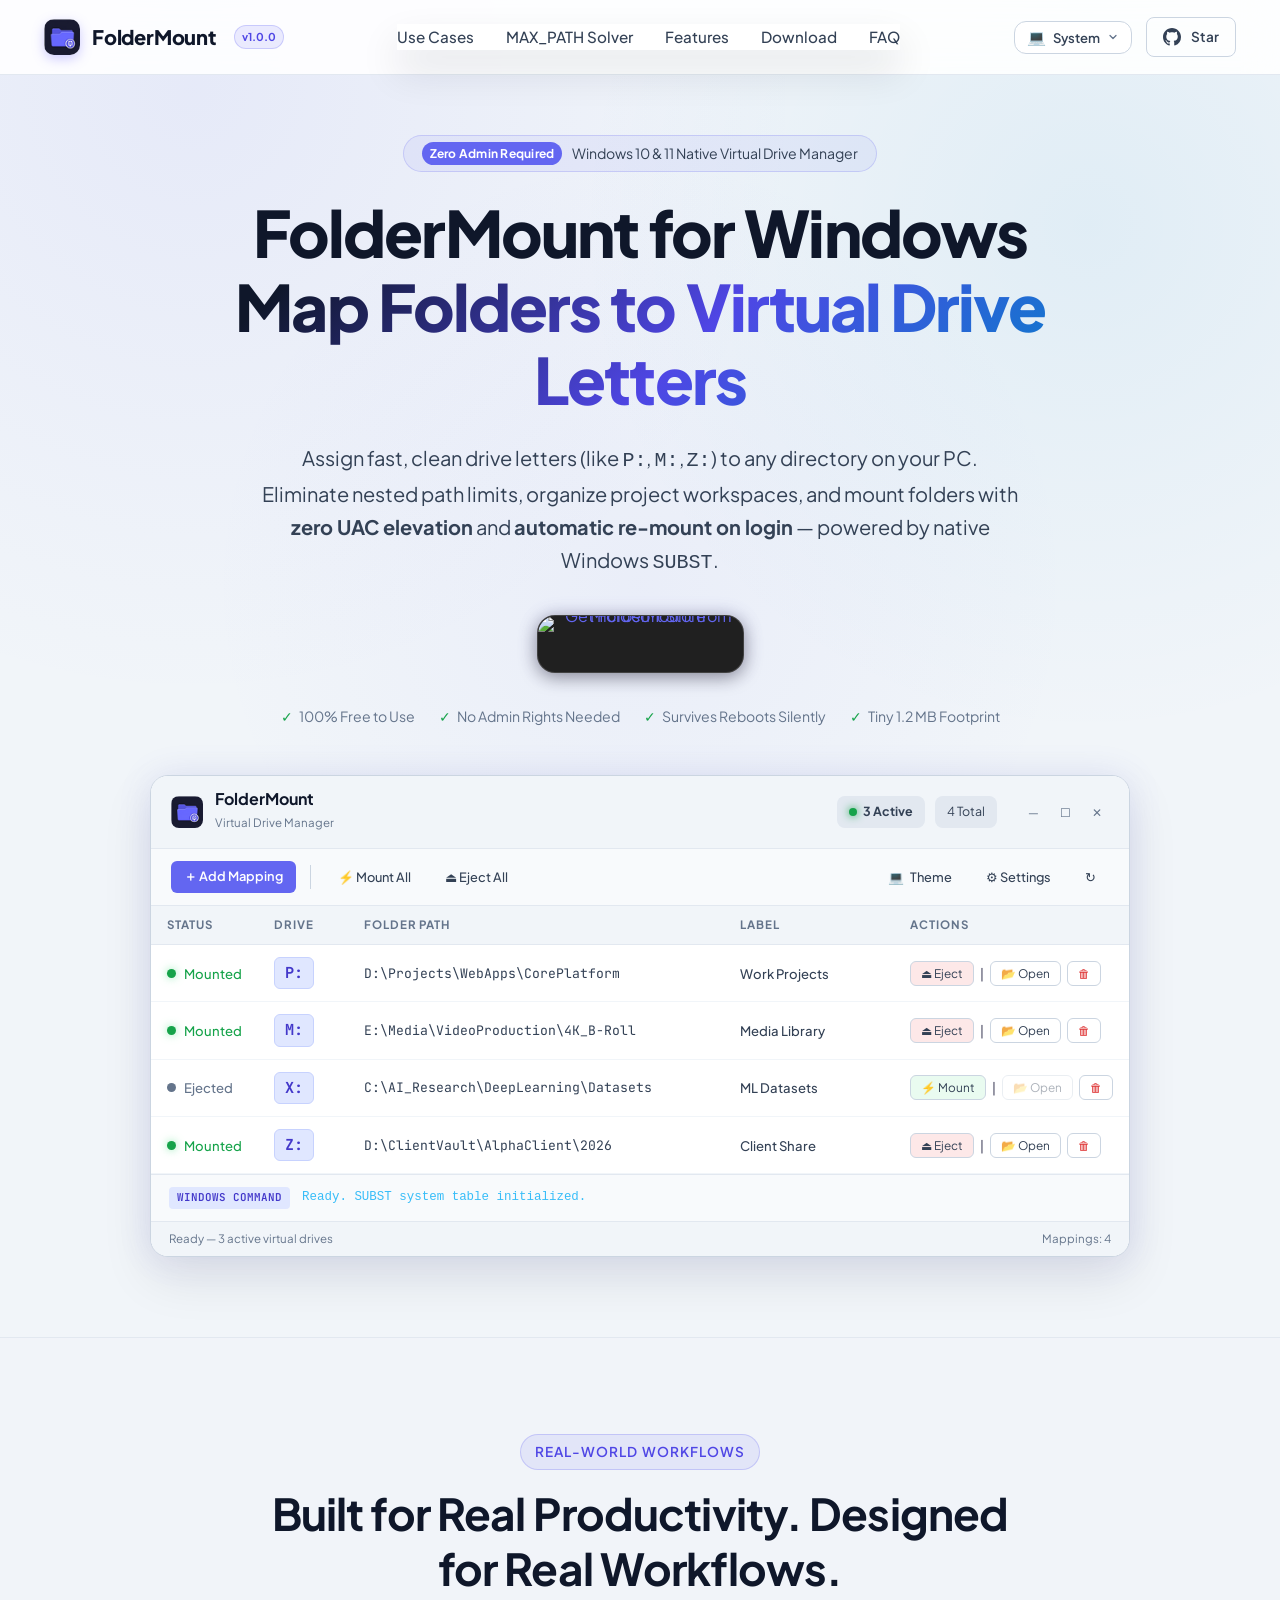
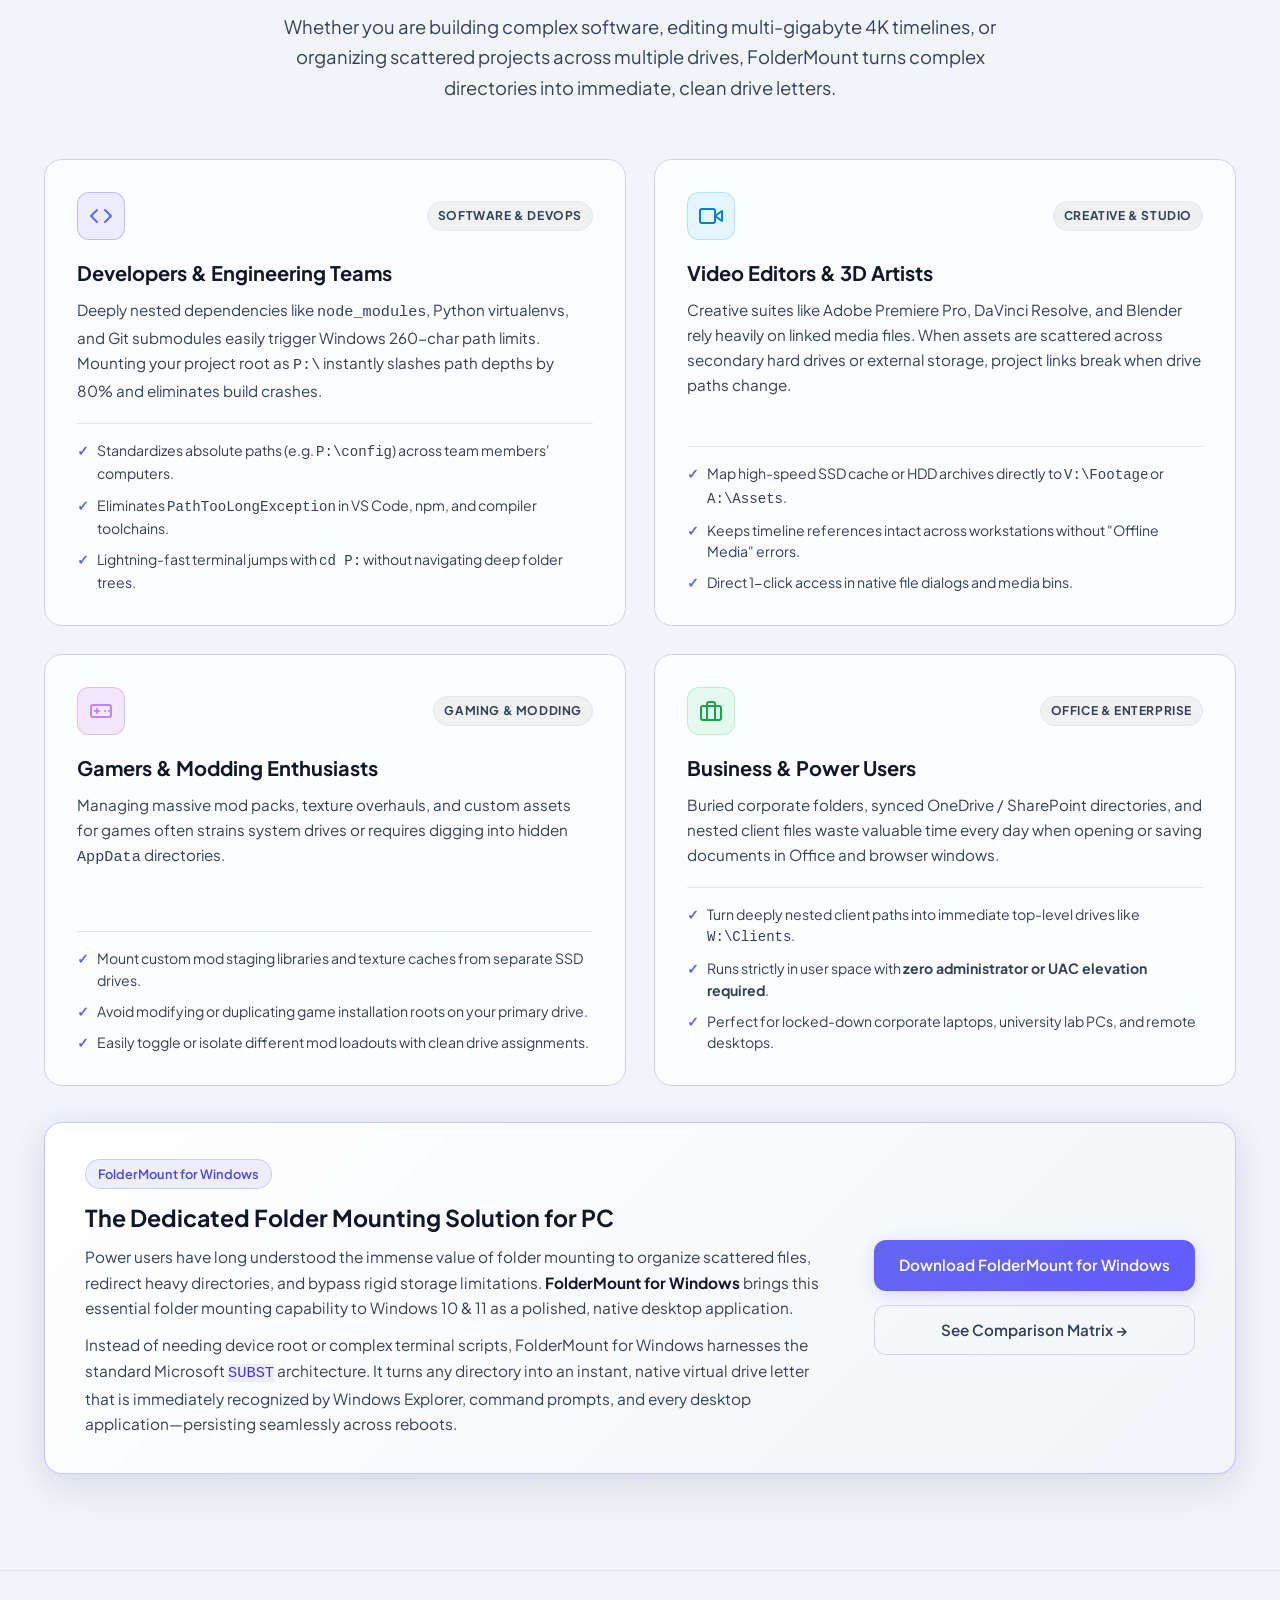
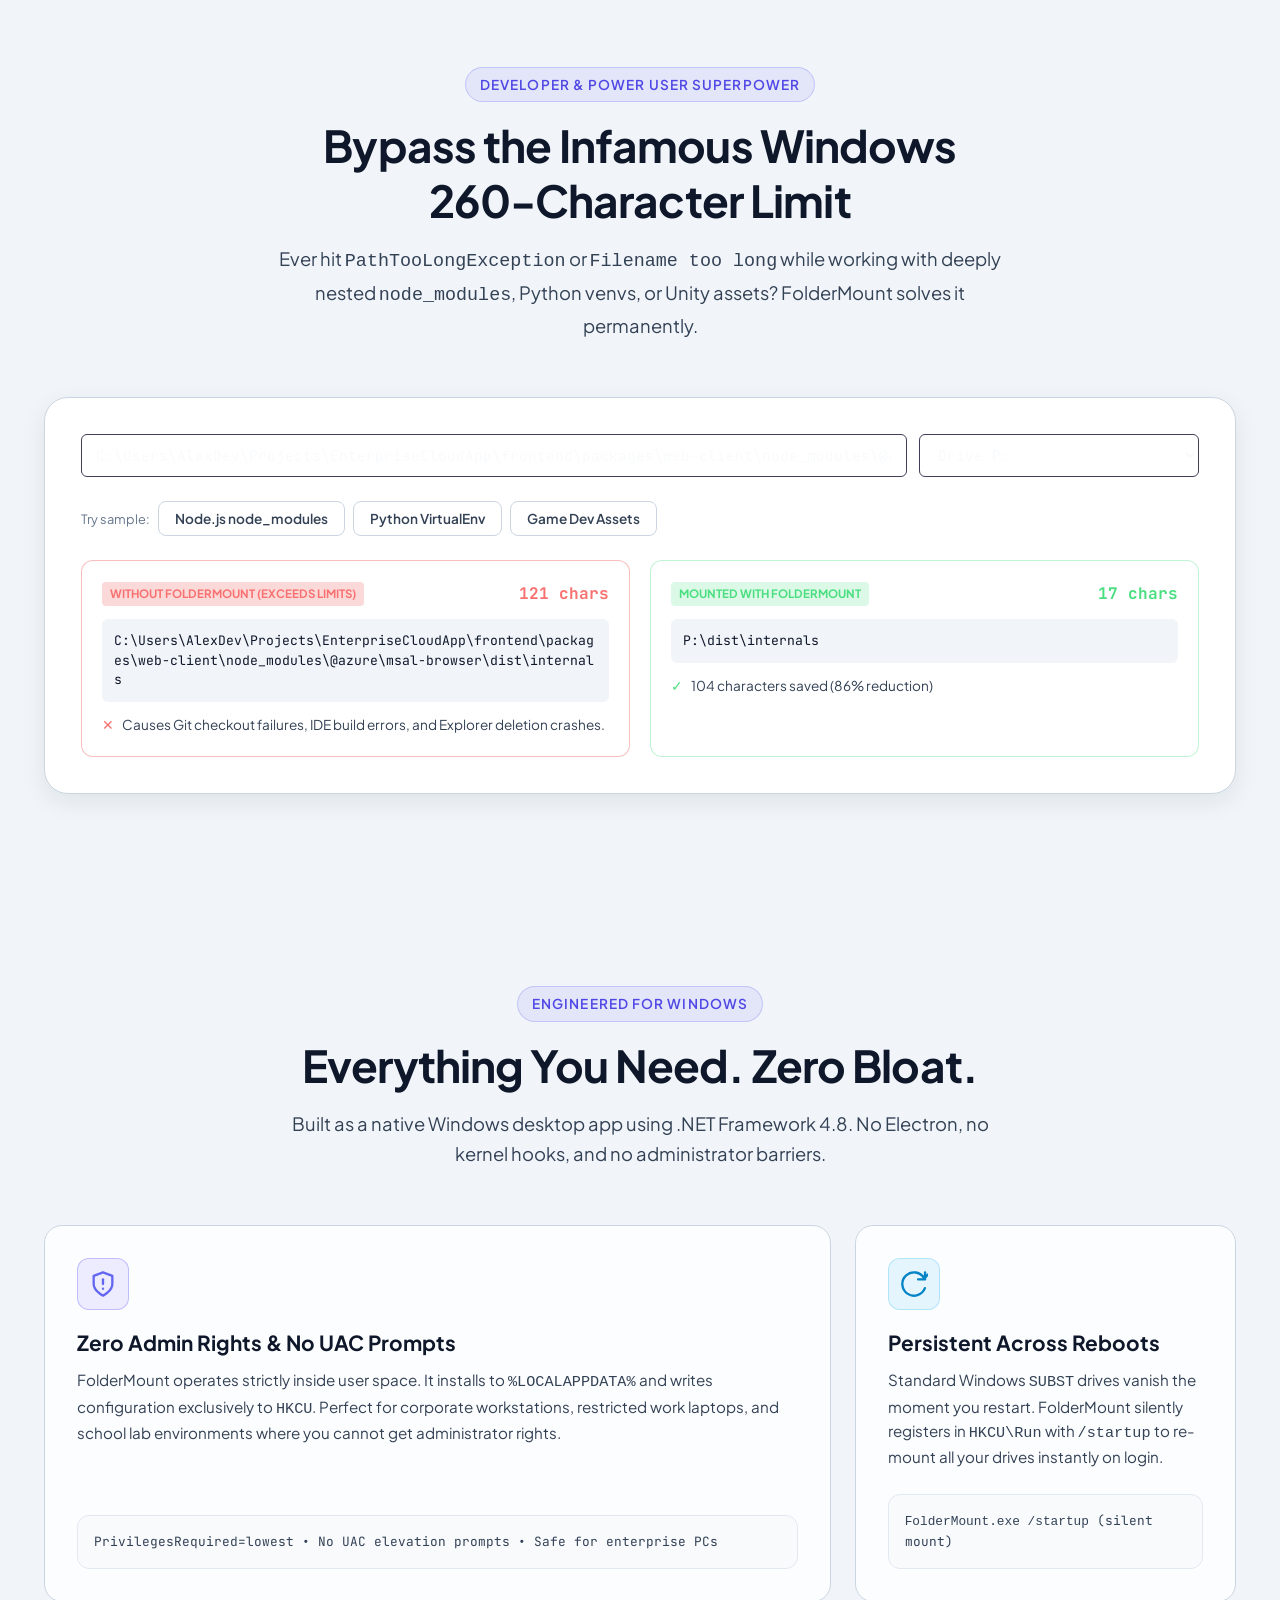
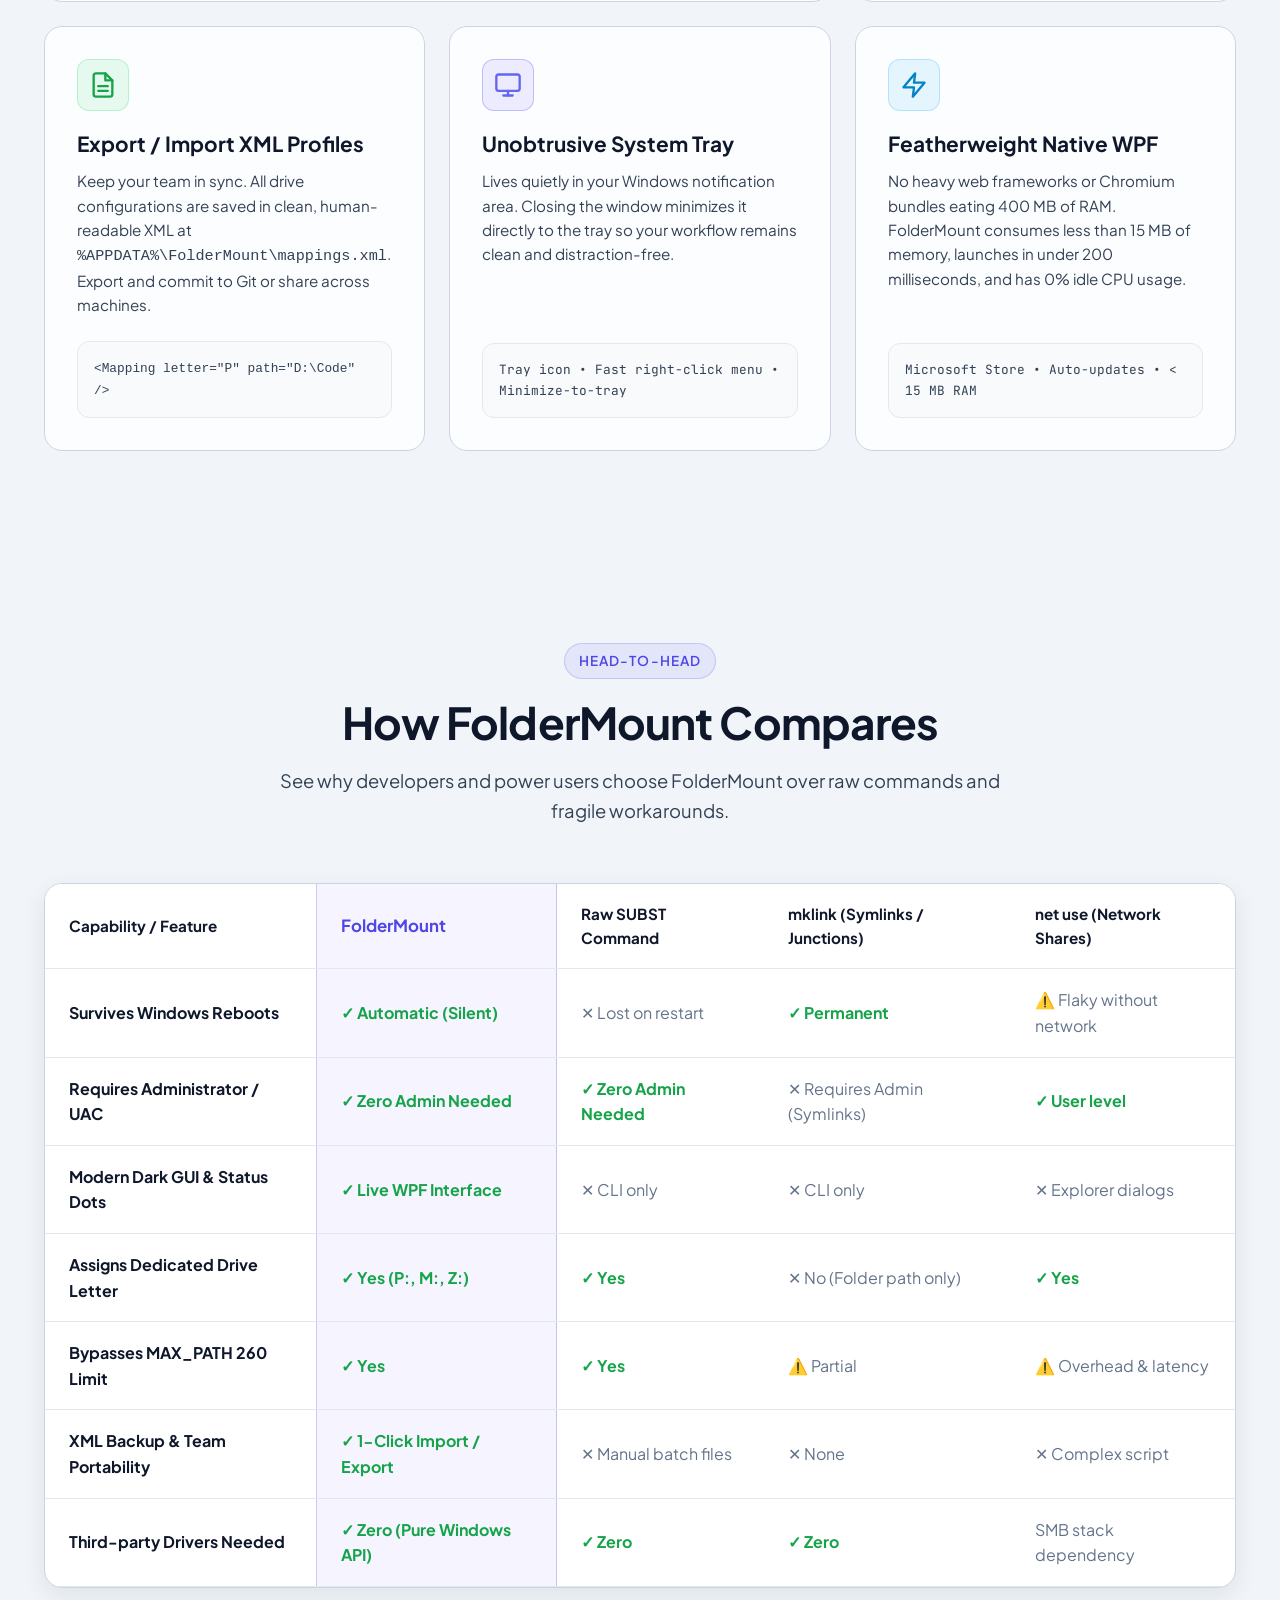
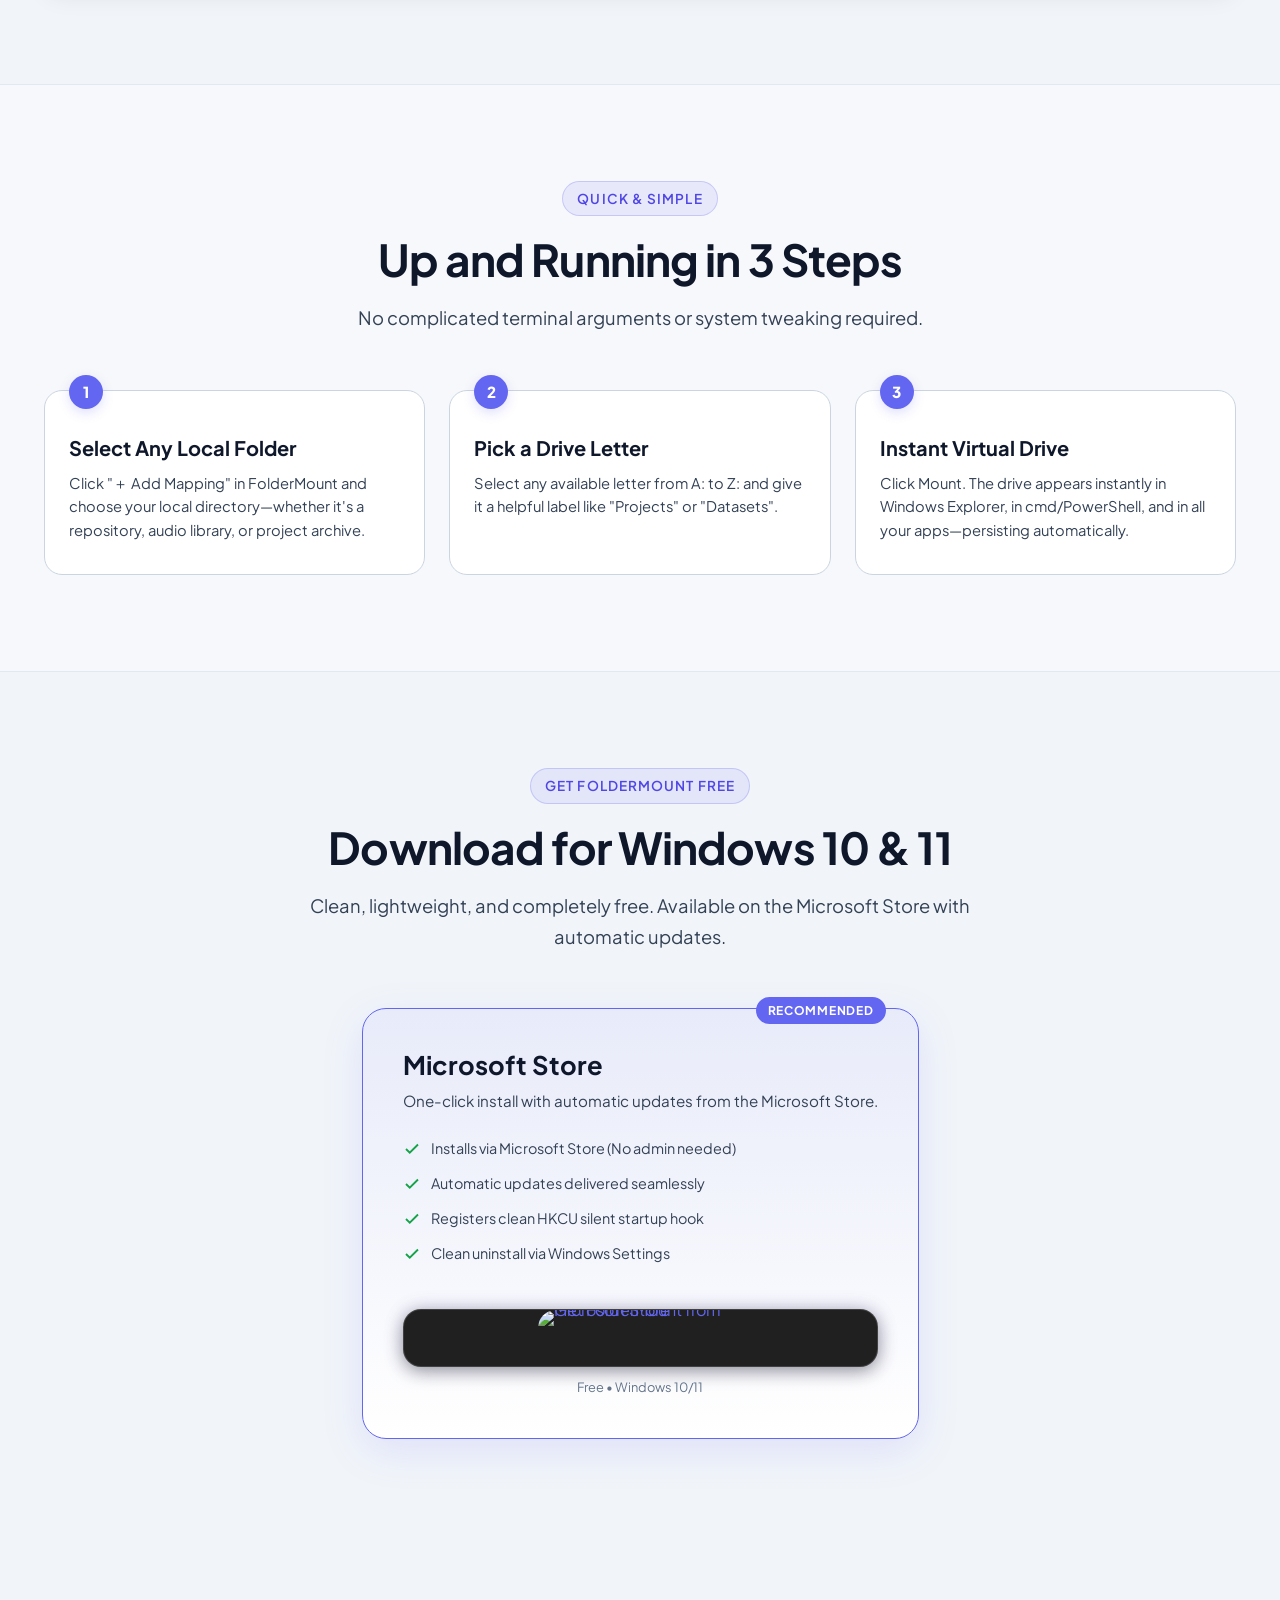
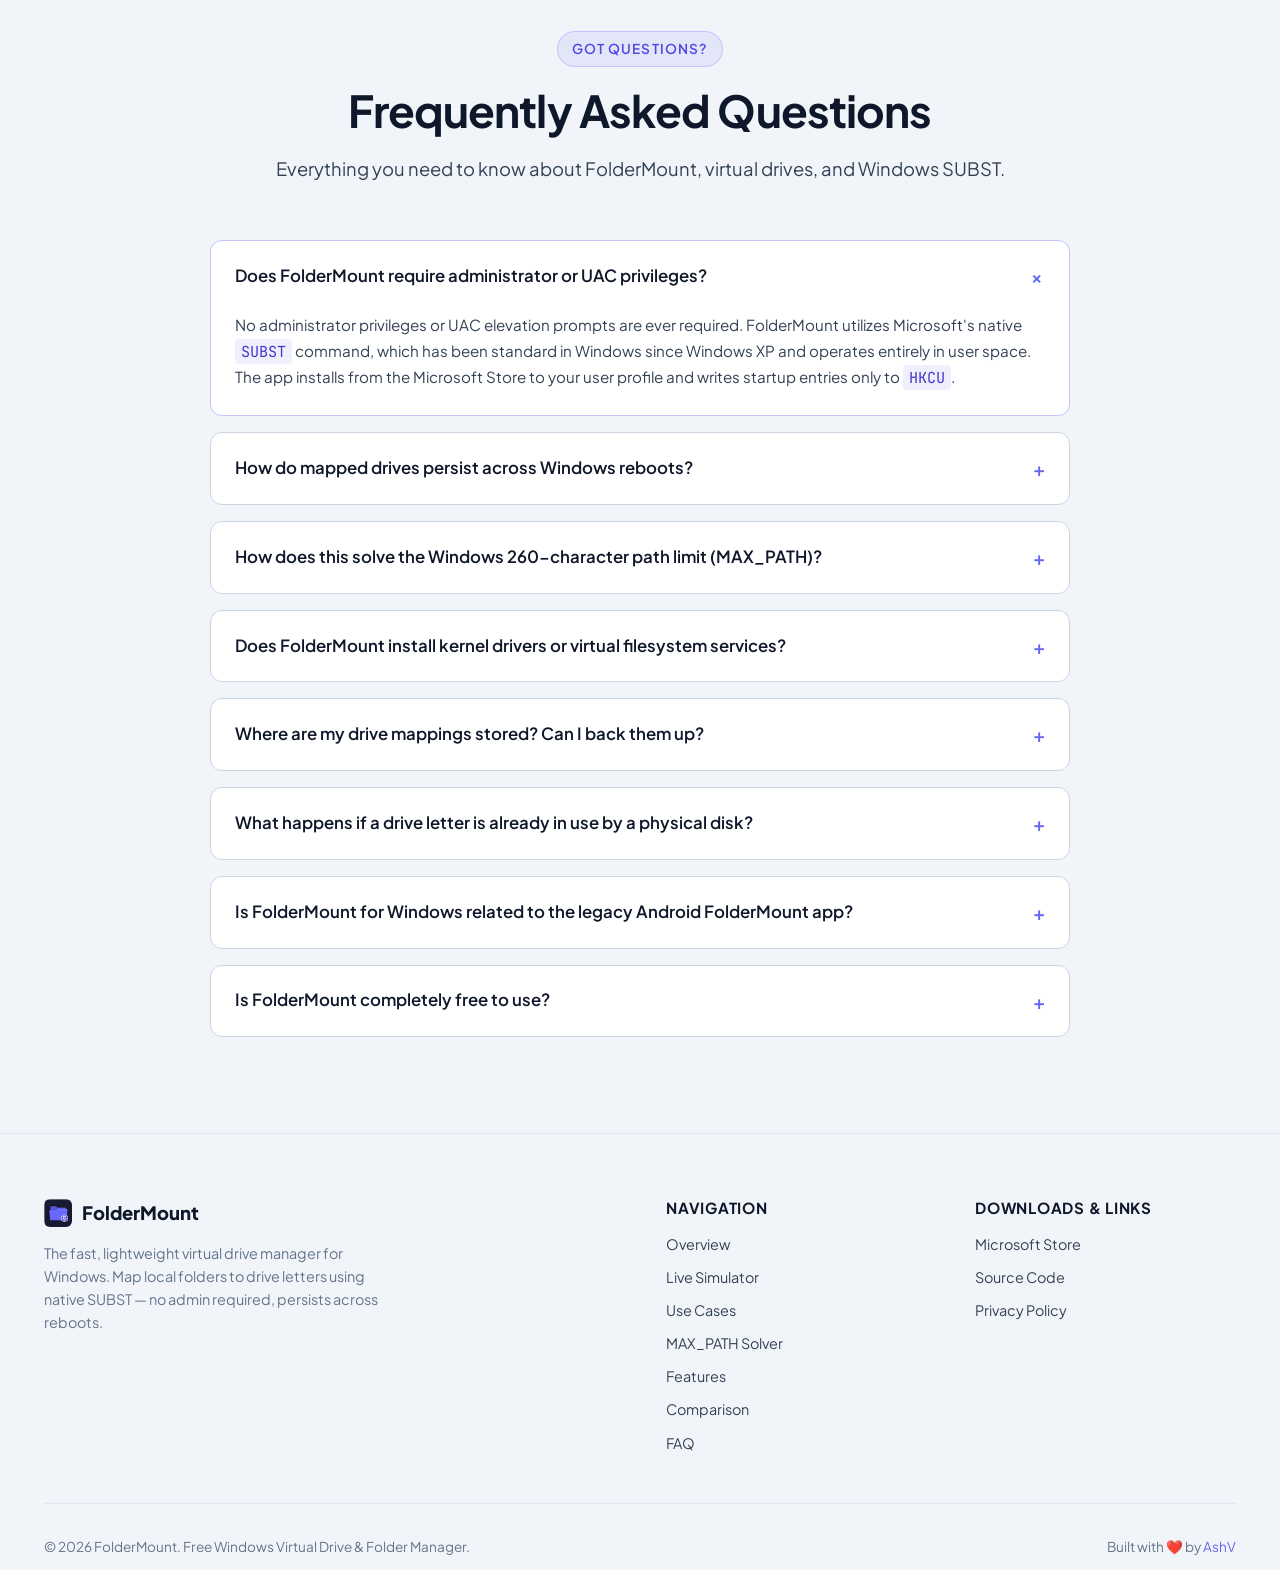
==== commit 1b10689b: "updated userguide in website" ====
--- a/docs/index.html
+++ b/docs/index.html
@@ -1,145 +1,1041 @@
 <!DOCTYPE html>
 <html lang="en">
 <head>
-    <meta charset="UTF-8">
-    <meta name="viewport" content="width=device-width, initial-scale=1.0">
-    <title>FolderMount | User Guide</title>
-    <meta name="description" content="Official user guide for FolderMount - Map your local folders to virtual drives natively on Windows.">
-    <link rel="preconnect" href="https://fonts.googleapis.com">
-    <link rel="preconnect" href="https://fonts.gstatic.com" crossorigin>
-    <link href="https://fonts.googleapis.com/css2?family=Outfit:wght@300;400;500;600;700&family=Inter:wght@400;500;600&display=swap" rel="stylesheet">
-    <link rel="stylesheet" href="style.css">
+  <meta charset="UTF-8">
+  <meta name="viewport" content="width=device-width, initial-scale=1.0">
+
+  <!-- Primary SEO Meta Tags -->
+  <title>FolderMount for Windows — Free Virtual Drive Manager | Map Folders to Drive Letters</title>
+  <meta name="title" content="FolderMount for Windows — Free Virtual Drive Manager | Map Folders to Drive Letters">
+  <meta name="description" content="FolderMount for Windows: Free utility to map any local folder to a virtual drive letter (P:, M:). Eliminate long path errors, organize project workspaces, and mount folders with zero admin required. Persists across reboots.">
+  <meta name="keywords" content="foldermount, subst, foldermount for windows, foldermount pc, foldermount windows 11, foldermount windows 10, foldermount alternative, map folder to drive letter, windows virtual drive manager, subst gui, bypass windows max path 260, persistent subst reboot, folder mounting windows, 9NWMFW1MDRPQ, microsoft store virtual drive">
+  <meta name="author" content="AshV">
+  <meta name="robots" content="index, follow, max-snippet:-1, max-image-preview:large, max-video-preview:-1">
+  <meta name="theme-color" content="#1e1e28">
+
+  <!-- Theme Initialization (Runs synchronously to prevent FOUT / theme flash) -->
+  <script>
+    (function() {
+      try {
+        var mode = localStorage.getItem('foldermount_theme') || 'system';
+        var isDark = mode === 'dark' || (mode === 'system' && window.matchMedia && window.matchMedia('(prefers-color-scheme: dark)').matches);
+        document.documentElement.setAttribute('data-theme', isDark ? 'dark' : 'light');
+        document.documentElement.setAttribute('data-theme-mode', mode);
+      } catch (e) {}
+    })();
+  </script>
+
+  <!-- Canonical URL (Works on GitHub Pages subpage or custom domain) -->
+  <link rel="canonical" href="https://www.ashishvishwakarma.com/FolderMount/">
+
+  <!-- Favicon & Icons -->
+  <link rel="icon" type="image/x-icon" href="./assets/icons/favicon.ico">
+  <link rel="icon" type="image/png" sizes="32x32" href="./assets/icons/favicon-32.png">
+  <link rel="icon" type="image/png" sizes="192x192" href="./assets/icons/icon-192.png">
+  <link rel="apple-touch-icon" sizes="180x180" href="./assets/icons/apple-touch-icon.png">
+
+  <!-- Open Graph / Facebook -->
+  <meta property="og:type" content="website">
+  <meta property="og:url" content="https://www.ashishvishwakarma.com/FolderMount/">
+  <meta property="og:title" content="FolderMount for Windows — Free Virtual Drive Manager">
+  <meta property="og:description" content="Map any local folder to a dedicated virtual drive letter (P:, M:, Z:). Eliminate nested path limits, organize project workspaces, and mount folders with zero admin required. Persists across reboots.">
+  <meta property="og:image" content="https://www.ashishvishwakarma.com/FolderMount/assets/images/og-image.jpg">
+  <meta property="og:image:alt" content="FolderMount for Windows application preview">
+  <meta property="og:image:width" content="1376">
+  <meta property="og:image:height" content="768">
+  <meta property="og:site_name" content="FolderMount for Windows">
+  <meta property="og:locale" content="en_US">
+
+  <!-- Twitter Card -->
+  <meta name="twitter:card" content="summary_large_image">
+  <meta name="twitter:url" content="https://www.ashishvishwakarma.com/FolderMount/">
+  <meta name="twitter:title" content="FolderMount for Windows — Free Virtual Drive Manager">
+  <meta name="twitter:description" content="Map local folders to virtual drive letters in Windows 10 & 11 — zero admin required, persists across reboots.">
+  <meta name="twitter:image" content="https://www.ashishvishwakarma.com/FolderMount/assets/images/og-image.jpg">
+  <meta name="twitter:image:alt" content="FolderMount for Windows application preview">
+
+  <!-- Stylesheet (Relative Path for GitHub Pages Subpage Hosting) -->
+  <link rel="stylesheet" href="./css/style.css">
+
+  <!-- Structured Data (JSON-LD) for Search Engines -->
+  <script type="application/ld+json">
+  {
+    "@context": "https://schema.org",
+    "@graph": [
+      {
+        "@type": "SoftwareApplication",
+        "@id": "https://www.ashishvishwakarma.com/FolderMount/#software",
+        "name": "FolderMount for Windows",
+        "alternateName": ["FolderMount", "FolderMount Windows", "FolderMount PC"],
+        "operatingSystem": "Windows 10, Windows 11",
+        "applicationCategory": "UtilitiesApplication",
+        "applicationSubCategory": "File Management",
+        "description": "FolderMount for Windows is a desktop system tray utility that maps local folders to virtual drive letters using native Windows SUBST command without requiring administrator rights, persisting across reboots.",
+        "offers": {
+          "@type": "Offer",
+          "price": "0",
+          "priceCurrency": "USD"
+        },
+        "softwareVersion": "1.0.0",
+        "downloadUrl": "https://apps.microsoft.com/detail/9NWMFW1MDRPQ",
+        "installUrl": "https://apps.microsoft.com/detail/9NWMFW1MDRPQ",
+        "author": {
+          "@type": "Person",
+          "name": "AshV"
+        },
+        "featureList": [
+          "Map any local directory to a virtual drive letter via Windows SUBST",
+          "No administrator or UAC privileges required",
+          "Silent auto-mount at Windows login via HKCU registry",
+          "XML persistence with import and export capability",
+          "Fixes Windows MAX_PATH 260 character path limit",
+          "Native system tray integration with dark theme"
+        ]
+      },
+      {
+        "@type": "BreadcrumbList",
+        "@id": "https://www.ashishvishwakarma.com/FolderMount/#breadcrumb",
+        "itemListElement": [
+          {
+            "@type": "ListItem",
+            "position": 1,
+            "name": "Home",
+            "item": "https://www.ashishvishwakarma.com/"
+          },
+          {
+            "@type": "ListItem",
+            "position": 2,
+            "name": "FolderMount",
+            "item": "https://www.ashishvishwakarma.com/FolderMount/"
+          }
+        ]
+      },
+      {
+        "@type": "FAQPage",
+        "@id": "https://www.ashishvishwakarma.com/FolderMount/#faq",
+        "mainEntity": [
+          {
+            "@type": "Question",
+            "name": "Does FolderMount require administrator or UAC privileges?",
+            "acceptedAnswer": {
+              "@type": "Answer",
+              "text": "No. FolderMount is built entirely on native Windows SUBST command, user-space storage (%LOCALAPPDATA%), and the HKCU registry key. It never prompts for UAC elevation and works in corporate or restricted environments without administrative rights."
+            }
+          },
+          {
+            "@type": "Question",
+            "name": "How do virtual drive mappings persist across reboots?",
+            "acceptedAnswer": {
+              "@type": "Answer",
+              "text": "By default, FolderMount registers a silent launcher in HKCU\\SOFTWARE\\Microsoft\\Windows\\CurrentVersion\\Run with the /startup flag (enabled by default; toggleable in Settings). On login, it silently re-mounts all saved drive letters in milliseconds without opening any windows."
+            }
+          },
+          {
+            "@type": "Question",
+            "name": "How does FolderMount solve the Windows 260-character path limit (MAX_PATH)?",
+            "acceptedAnswer": {
+              "@type": "Answer",
+              "text": "Deep project directories (such as nested npm node_modules, Python virtual environments, or complex Git submodules) often exceed Windows 260-character MAX_PATH limit. By mounting a deep folder directly to a drive letter like P:\\, path lengths are instantly reduced by over 100+ characters, eliminating file truncation errors."
+            }
+          },
+          {
+            "@type": "Question",
+            "name": "Does FolderMount install kernel drivers or virtual filesystem services?",
+            "acceptedAnswer": {
+              "@type": "Answer",
+              "text": "Zero drivers. Unlike Dokany, WinFsp, or virtual disk emulators, FolderMount uses the standard Microsoft SUBST API built into every version of Windows since Windows XP. It has 0% background CPU usage and will never cause system instability."
+            }
+          },
+          {
+            "@type": "Question",
+            "name": "Can I back up or transfer my mappings to another machine?",
+            "acceptedAnswer": {
+              "@type": "Answer",
+              "text": "Yes. All mappings are saved in human-readable XML at %APPDATA%\\FolderMount\\mappings.xml. You can export and import this XML file with one click to clone your workspace drives across multiple machines."
+            }
+          },
+          {
+            "@type": "Question",
+            "name": "Is FolderMount for Windows related to the Android FolderMount app?",
+            "acceptedAnswer": {
+              "@type": "Answer",
+              "text": "While inspired by the same foundational concept of folder mounting and directory redirection that power users appreciated on mobile, FolderMount for Windows is an independent, native desktop utility built specifically for Windows 10 and 11. Instead of mobile bind-mounts requiring device root, FolderMount for Windows leverages native Windows SUBST architecture to assign virtual drive letters to local PC directories in user space without administrator rights."
+            }
+          },
+          {
+            "@type": "Question",
+            "name": "Is FolderMount completely free to use?",
+            "acceptedAnswer": {
+              "@type": "Answer",
+              "text": "Yes, FolderMount is 100% free to use. There are no ads, no telemetry, no tracking, and no subscriptions. You get full access to all virtual drive management features without hidden limits."
+            }
+          }
+        ]
+      },
+      {
+        "@type": "HowTo",
+        "@id": "https://www.ashishvishwakarma.com/FolderMount/#howto",
+        "name": "How to Map a Folder to a Drive Letter in Windows",
+        "description": "Quick 3-step guide to assign any local folder to a drive letter in Windows 10 & 11 using FolderMount.",
+        "step": [
+          {
+            "@type": "HowToStep",
+            "position": 1,
+            "name": "Select Local Folder",
+            "text": "Open FolderMount and click '+ Add Mapping', then browse to the local folder you wish to map."
+          },
+          {
+            "@type": "HowToStep",
+            "position": 2,
+            "name": "Choose Drive Letter & Label",
+            "text": "Select an available drive letter (A-Z) and give it a friendly name like 'Work Projects'."
+          },
+          {
+            "@type": "HowToStep",
+            "position": 3,
+            "name": "Mount & Access Instantly",
+            "text": "Click Save. The virtual drive appears immediately in Windows File Explorer and stays mounted across reboots."
+          }
+        ]
+      }
+    ]
+  }
+  </script>
 </head>
 <body>
-    <div class="blob blob-1"></div>
-    <div class="blob blob-2"></div>
-    <div class="blob blob-3"></div>
-    
-    <nav class="navbar glass">
-        <div class="nav-container">
-            <div class="logo">
-                <svg width="24" height="24" viewBox="0 0 24 24" fill="none" stroke="url(#grad1)" stroke-width="2" stroke-linecap="round" stroke-linejoin="round">
-                    <defs>
-                        <linearGradient id="grad1" x1="0%" y1="0%" x2="100%" y2="100%">
-                            <stop offset="0%" style="stop-color:#818cf8;stop-opacity:1" />
-                            <stop offset="100%" style="stop-color:#c084fc;stop-opacity:1" />
-                        </linearGradient>
-                    </defs>
-                    <path d="M22 19a2 2 0 0 1-2 2H4a2 2 0 0 1-2-2V5a2 2 0 0 1 2-2h5l2 3h9a2 2 0 0 1 2 2z"></path>
-                    <line x1="12" y1="11" x2="12" y2="17"></line>
-                    <line x1="9" y1="14" x2="15" y2="14"></line>
-                </svg>
-                <span>FolderMount</span>
-            </div>
-            <div class="nav-links">
-                <a href="#intro" class="active">Introduction</a>
-                <a href="#getting-started">Getting Started</a>
-                <a href="#features">Features</a>
-                <a href="#faq">FAQ</a>
-            </div>
-        </div>
-    </nav>
-
-    <header class="hero">
+
+  <!-- Navigation Bar -->
+  <header class="navbar">
+    <div class="container nav-container">
+      <a href="#hero" class="nav-brand" aria-label="FolderMount Home">
+        <img src="./assets/icons/icon-44.png" alt="FolderMount Logo" class="nav-logo" width="36" height="36">
+        <span class="brand-text">FolderMount</span>
+        <span class="brand-badge">v1.0.0</span>
+      </a>
+
+      <nav aria-label="Main Navigation">
+        <ul class="nav-menu">
+          <li><a href="#applications" class="nav-link">Use Cases</a></li>
+          <li><a href="#path-solver" class="nav-link">MAX_PATH Solver</a></li>
+          <li><a href="#features" class="nav-link">Features</a></li>
+          <li><a href="#download" class="nav-link">Download</a></li>
+          <li><a href="#faq" class="nav-link">FAQ</a></li>
+          <li class="mobile-only-item"><a href="https://github.com/AshV/FolderMount" target="_blank" rel="noopener noreferrer" class="nav-link">GitHub Repository &nearr;</a></li>
+          <li class="mobile-only-item">
+            <div class="mobile-theme-wrapper">
+              <span class="mobile-theme-label">Theme Preference</span>
+              <div class="mobile-theme-options">
+                <button class="mobile-theme-btn" data-theme-val="system">💻 Auto</button>
+                <button class="mobile-theme-btn" data-theme-val="dark">🌙 Dark</button>
+                <button class="mobile-theme-btn" data-theme-val="light">☀️ Light</button>
+              </div>
+            </div>
+          </li>
+        </ul>
+      </nav>
+
+      <div class="nav-actions">
+        <!-- Theme Switcher Dropdown (System / Dark / Light) -->
+        <div class="theme-switcher" id="theme-switcher">
+          <button class="theme-toggle-btn" id="theme-toggle-btn" aria-label="Switch Theme" aria-haspopup="true" aria-expanded="false" title="Theme (Follow System / Dark / Light)">
+            <span class="theme-icon-indicator" id="theme-indicator-icon">💻</span>
+            <span class="theme-btn-label" id="theme-indicator-label">System</span>
+            <svg class="theme-chevron" width="12" height="12" viewBox="0 0 24 24" fill="none" stroke="currentColor" stroke-width="2.5" stroke-linecap="round" stroke-linejoin="round"><polyline points="6 9 12 15 18 9"></polyline></svg>
+          </button>
+          <div class="theme-dropdown-menu" id="theme-dropdown-menu" role="menu">
+            <button class="theme-menu-item" data-theme-val="system" role="menuitem">
+              <span class="theme-item-left">
+                <span class="theme-item-icon">💻</span>
+                <span class="theme-item-text">Follow System</span>
+              </span>
+              <span class="theme-check-icon">✓</span>
+            </button>
+            <button class="theme-menu-item" data-theme-val="dark" role="menuitem">
+              <span class="theme-item-left">
+                <span class="theme-item-icon">🌙</span>
+                <span class="theme-item-text">Dark Theme</span>
+              </span>
+              <span class="theme-check-icon">✓</span>
+            </button>
+            <button class="theme-menu-item" data-theme-val="light" role="menuitem">
+              <span class="theme-item-left">
+                <span class="theme-item-icon">☀️</span>
+                <span class="theme-item-text">Light Theme</span>
+              </span>
+              <span class="theme-check-icon">✓</span>
+            </button>
+          </div>
+        </div>
+
+        <a href="https://github.com/AshV/FolderMount" target="_blank" rel="noopener noreferrer" class="btn btn-ghost btn-sm" aria-label="FolderMount on GitHub">
+          <svg width="18" height="18" viewBox="0 0 24 24" fill="currentColor"><path d="M12 0C5.37 0 0 5.37 0 12c0 5.31 3.435 9.795 8.205 11.385.6.105.825-.255.825-.57 0-.285-.015-1.23-.015-2.235-3.015.555-3.795-.735-4.035-1.41-.135-.345-.72-1.41-1.23-1.695-.42-.225-1.02-.78-.015-.795.945-.015 1.62.87 1.845 1.23 1.08 1.815 2.805 1.305 3.495.99.105-.78.42-1.305.765-1.605-2.67-.3-5.46-1.335-5.46-5.925 0-1.305.465-2.385 1.23-3.225-.12-.3-.54-1.53.12-3.18 0 0 1.005-.315 3.3 1.23.96-.27 1.98-.405 3-.405s2.04.135 3 .405c2.295-1.56 3.3-1.23 3.3-1.23.66 1.65.24 2.88.12 3.18.765.84 1.23 1.905 1.23 3.225 0 4.605-2.805 5.625-5.475 5.925.435.375.81 1.095.81 2.22 0 1.605-.015 2.895-.015 3.3 0 .315.225.69.825.57A12.02 12.02 0 0024 12c0-6.63-5.37-12-12-12z"/></svg>
+          <span>Star</span>
+        </a>
+        <button class="mobile-toggle" aria-label="Toggle mobile menu" aria-expanded="false">☰</button>
+      </div>
+    </div>
+  </header>
+
+  <main>
+    <!-- Hero Section -->
+    <section id="hero" class="hero">
+      <div class="container">
         <div class="hero-content">
-            <div class="badge glass">v1.0 Documentation</div>
-            <h1>Master Your <span class="gradient-text">Virtual Drives</span></h1>
-            <p>The definitive guide to organizing your workspace with FolderMount. Map, manage, and mount folders as native Windows drives with zero overhead.</p>
-        </div>
-    </header>
-
-    <div class="layout container">
-        <aside class="sidebar glass" id="sidebar">
-            <ul class="nav-list">
-                <li class="nav-item"><a href="#intro" class="nav-link active">Introduction</a></li>
-                <li class="nav-item"><a href="#getting-started" class="nav-link">Getting Started</a></li>
-                <li class="nav-item"><a href="#creating-mapping" class="nav-link">Creating a Mapping</a></li>
-                <li class="nav-item"><a href="#tray-background" class="nav-link">System Tray & Background</a></li>
-                <li class="nav-item"><a href="#themes-settings" class="nav-link">Themes & Settings</a></li>
-                <li class="nav-item"><a href="#troubleshooting" class="nav-link">Troubleshooting</a></li>
+          <div class="hero-pill">
+            <span class="hero-pill-badge">Zero Admin Required</span>
+            <span>Windows 10 &amp; 11 Native Virtual Drive Manager</span>
+          </div>
+
+          <h1 class="hero-title">
+            FolderMount for Windows<br>
+            <span class="gradient-text">Map Folders to Virtual Drive Letters</span>
+          </h1>
+
+          <p class="hero-lead">
+            Assign fast, clean drive letters (like <code>P:</code>, <code>M:</code>, <code>Z:</code>) to any directory on your PC. Eliminate nested path limits, organize project workspaces, and mount folders with <strong>zero UAC elevation</strong> and <strong>automatic re-mount on login</strong> — powered by native Windows <code>SUBST</code>.
+          </p>
+
+          <div class="hero-cta">
+            <a href="https://apps.microsoft.com/detail/9NWMFW1MDRPQ" target="_blank" rel="noopener noreferrer" class="ms-store-badge-link" id="hero-store-download" aria-label="Get FolderMount from Microsoft Store">
+              <img src="./assets/images/ms-store-badge.svg" alt="Get FolderMount from Microsoft Store" width="205" height="56" class="ms-store-badge-img">
+            </a>
+          </div>
+
+          <div class="hero-meta">
+            <div class="meta-item">
+              <span class="meta-icon">✓</span>
+              <span>100% Free to Use</span>
+            </div>
+            <div class="meta-item">
+              <span class="meta-icon">✓</span>
+              <span>No Admin Rights Needed</span>
+            </div>
+            <div class="meta-item">
+              <span class="meta-icon">✓</span>
+              <span>Survives Reboots Silently</span>
+            </div>
+            <div class="meta-item">
+              <span class="meta-icon">✓</span>
+              <span>Tiny 1.2 MB Footprint</span>
+            </div>
+          </div>
+        </div>
+
+        <!-- ==========================================================================
+             Interactive Desktop App Simulator
+             ========================================================================== -->
+        <div id="demo" class="simulator-container" aria-label="Interactive FolderMount Application Demo">
+          <!-- Window Title Bar -->
+          <div class="sim-titlebar">
+            <div class="sim-brand">
+              <img src="./assets/icons/icon-44.png" alt="FolderMount App Icon" width="32" height="32">
+              <div class="sim-title-group">
+                <h4>FolderMount</h4>
+                <span>Virtual Drive Manager</span>
+              </div>
+            </div>
+
+            <div class="sim-stats">
+              <div class="sim-stat-pill">
+                <span class="pulse-dot"></span>
+                <strong id="sim-active-count">3 Active</strong>
+              </div>
+              <div class="sim-stat-pill">
+                <span id="sim-total-count">4 Total</span>
+              </div>
+
+              <div class="sim-window-controls">
+                <button class="sim-win-btn" aria-label="Minimize">—</button>
+                <button class="sim-win-btn" aria-label="Maximize">☐</button>
+                <button class="sim-win-btn close" aria-label="Close">✕</button>
+              </div>
+            </div>
+          </div>
+
+          <!-- Toolbar -->
+          <div class="sim-toolbar">
+            <div class="sim-tb-left">
+              <button id="sim-add-btn" class="sim-btn sim-btn-primary">
+                <span>＋ Add Mapping</span>
+              </button>
+              <div class="sim-divider"></div>
+              <button id="sim-mount-all" class="sim-btn">
+                <span>⚡ Mount All</span>
+              </button>
+              <button id="sim-unmount-all" class="sim-btn">
+                <span>⏏ Eject All</span>
+              </button>
+            </div>
+
+            <div class="sim-tb-right">
+              <button id="sim-theme-toggle" class="sim-btn" title="Toggle Theme (System / Dark / Light)" aria-label="Toggle simulator theme">
+                <span id="sim-theme-icon">💻</span>
+                <span class="sim-theme-label">Theme</span>
+              </button>
+              <button class="sim-btn" onclick="alert('FolderMount settings:\n- Run at startup: Enabled (HKCU)\n- Storage: %APPDATA%\\FolderMount\\mappings.xml')">
+                <span>⚙ Settings</span>
+              </button>
+              <button id="sim-refresh" class="sim-btn" title="Refresh drive status">
+                <span>↻</span>
+              </button>
+            </div>
+          </div>
+
+          <!-- Grid Table -->
+          <div class="sim-grid-wrap">
+            <table class="sim-grid">
+              <thead>
+                <tr>
+                  <th style="width: 100px;">STATUS</th>
+                  <th style="width: 90px;">DRIVE</th>
+                  <th>FOLDER PATH</th>
+                  <th style="width: 170px;">LABEL</th>
+                  <th style="width: 200px;">ACTIONS</th>
+                </tr>
+              </thead>
+              <tbody id="sim-grid-body">
+                <!-- Dynamically injected via app.js -->
+              </tbody>
+            </table>
+          </div>
+
+          <!-- Real-time Windows Command Inspector -->
+          <div class="sim-cli-inspector">
+            <span class="sim-cli-tag">Windows Command</span>
+            <code id="sim-cli-cmd" class="sim-cli-cmd">SUBST P: "D:\Projects\WebApps\CorePlatform"</code>
+          </div>
+
+          <!-- Statusbar -->
+          <div class="sim-statusbar">
+            <span id="sim-status-msg">Ready. SUBST table synchronized.</span>
+            <span id="sim-bottom-total">Mappings: 4</span>
+          </div>
+        </div>
+      </div>
+    </section>
+
+    <!-- Modal for Adding New Drive Mapping in Simulator -->
+    <div id="sim-modal-overlay" class="sim-modal-overlay" role="dialog" aria-modal="true" aria-labelledby="modal-title">
+      <div class="sim-modal">
+        <div class="sim-modal-header">
+          <h3 id="modal-title" style="font-size: 1.1rem;">Add Virtual Drive Mapping</h3>
+          <button id="sim-modal-close" class="sim-win-btn close" aria-label="Close dialog">✕</button>
+        </div>
+        <form id="sim-modal-form">
+          <div class="sim-modal-body">
+            <div class="form-group">
+              <label for="sim-new-letter">Select Drive Letter</label>
+              <select id="sim-new-letter" class="form-control">
+                <!-- Injected via JS -->
+              </select>
+            </div>
+            <div class="form-group">
+              <label for="sim-new-path">Local Folder Path</label>
+              <input type="text" id="sim-new-path" class="form-control" placeholder="C:\Users\You\Projects\MyApp" required>
+            </div>
+            <div class="form-group">
+              <label for="sim-new-label">Friendly Label</label>
+              <input type="text" id="sim-new-label" class="form-control" placeholder="e.g. Work Codebase">
+            </div>
+          </div>
+          <div class="sim-modal-footer">
+            <button type="button" id="sim-modal-cancel" class="btn btn-ghost btn-sm">Cancel</button>
+            <button type="submit" class="btn btn-primary btn-sm">Mount Drive</button>
+          </div>
+        </form>
+      </div>
+    </div>
+
+    <!-- ==========================================================================
+         Real-World Applications & Use Cases
+         ========================================================================== -->
+    <section id="applications" class="section section-alt">
+      <div class="container">
+        <div class="section-header">
+          <span class="section-tag">Real-World Workflows</span>
+          <h2 class="section-title">Built for Real Productivity. Designed for Real Workflows.</h2>
+          <p class="section-subtitle">
+            Whether you are building complex software, editing multi-gigabyte 4K timelines, or organizing scattered projects across multiple drives, FolderMount turns complex directories into immediate, clean drive letters.
+          </p>
+        </div>
+
+        <div class="apps-grid">
+          <!-- Card 1: Developers & DevOps -->
+          <div class="app-card">
+            <div class="app-card-header">
+              <div class="app-icon-badge">
+                <svg width="24" height="24" viewBox="0 0 24 24" fill="none" stroke="currentColor" stroke-width="2" stroke-linecap="round" stroke-linejoin="round"><polyline points="16 18 22 12 16 6"/><polyline points="8 6 2 12 8 18"/></svg>
+              </div>
+              <span class="app-badge">Software &amp; DevOps</span>
+            </div>
+            <h3>Developers &amp; Engineering Teams</h3>
+            <p>
+              Deeply nested dependencies like <code>node_modules</code>, Python virtualenvs, and Git submodules easily trigger Windows 260-char path limits. Mounting your project root as <code>P:\</code> instantly slashes path depths by 80% and eliminates build crashes.
+            </p>
+            <ul class="app-feature-list">
+              <li>Standardizes absolute paths (e.g. <code>P:\config</code>) across team members' computers.</li>
+              <li>Eliminates <code>PathTooLongException</code> in VS Code, npm, and compiler toolchains.</li>
+              <li>Lightning-fast terminal jumps with <code>cd P:</code> without navigating deep folder trees.</li>
             </ul>
-        </aside>
-
-        <main class="content">
-            <section id="intro" class="section glass card">
-                <h2>What is FolderMount?</h2>
-                <p>FolderMount is a lightning-fast, native Windows utility that allows you to map deeply nested or frequently used directories to a dedicated virtual drive letter (e.g., <code>P:\</code>). Unlike creating shortcuts, these mapped drives act exactly like real physical drives in Explorer and across all applications.</p>
-                <div class="callout callout-info glass">
-                    <strong>Why use it?</strong> It leverages the native Windows <code>DefineDosDevice</code> API, which means there is zero background processing overhead after a drive is mounted.
-                </div>
-            </section>
-
-            <section id="getting-started" class="section glass card">
-                <h2>Getting Started</h2>
-                <p>To begin using FolderMount:</p>
-                <ol>
-                    <li>Download the latest release and run <strong>FolderMount.exe</strong>.</li>
-                    <li>The main dashboard will open, displaying your current drive mappings.</li>
-                    <li>If it's your first time, the list will be empty. Click <strong>"Add Mapping"</strong> to create your first virtual drive.</li>
-                </ol>
-            </section>
-
-            <section id="creating-mapping" class="section glass card">
-                <h2>Creating a Mapping</h2>
-                <p>Follow these steps to map a folder:</p>
-                <ol>
-                    <li>Click the <strong>Add Mapping</strong> button in the top right of the dashboard.</li>
-                    <li><strong>Drive Letter:</strong> Select an available drive letter from the dropdown (e.g., <code>W:</code> for Work).</li>
-                    <li><strong>Folder Path:</strong> Browse and select the target directory you want to map.</li>
-                    <li><strong>Label (Optional):</strong> Give the drive a custom name. This will appear in Windows Explorer.</li>
-                    <li><strong>Mount on Startup:</strong> Check this box if you want this drive to automatically mount when you log in.</li>
-                    <li>Click <strong>Save</strong>. The drive will immediately appear in your "This PC" view.</li>
-                </ol>
-            </section>
-
-            <section id="tray-background" class="section glass card">
-                <h2>System Tray & Background Execution</h2>
-                <p>FolderMount is designed to stay out of your way. When you close the main window, the application continues running in the background.</p>
-                <ul>
-                    <li>Look for the FolderMount icon in your system tray (bottom-right corner).</li>
-                    <li><strong>Right-click</strong> the icon to quickly Mount All, Unmount All, or access Settings without opening the full UI.</li>
-                    <li><strong>Left-click</strong> the icon to bring up the main dashboard.</li>
-                </ul>
-                <div class="callout callout-warning glass">
-                    <strong>Note:</strong> To fully exit the application, right-click the tray icon and select <strong>Exit</strong>.
-                </div>
-            </section>
-
-            <section id="themes-settings" class="section glass card">
-                <h2>Themes & Settings</h2>
-                <p>FolderMount features a modern aesthetic tailored to your preferences.</p>
-                <ul>
-                    <li><strong>System Default:</strong> Matches your Windows 10/11 color mode automatically.</li>
-                    <li><strong>Dark Mode:</strong> A sleek, eye-friendly dark theme.</li>
-                    <li><strong>Light Mode:</strong> A clean and bright interface.</li>
-                </ul>
-                <p>You can also access the <strong>Quick Import/Export</strong> feature in the Settings menu to backup your mappings or transfer them to another PC.</p>
-            </section>
-
-            <section id="troubleshooting" class="section glass card">
-                <h2>Troubleshooting</h2>
-                <div class="accordion">
-                    <div class="accordion-item glass">
-                        <div class="accordion-header">Drive letter says "Already in Use"</div>
-                        <div class="accordion-content">
-                            <p>This means Windows, a network drive, or a USB stick is currently occupying that letter. Please select a different drive letter or eject the conflicting device.</p>
-                        </div>
-                    </div>
-                    <div class="accordion-item glass">
-                        <div class="accordion-header">Drive label doesn't update immediately</div>
-                        <div class="accordion-content">
-                            <p>Sometimes Windows Explorer takes a moment to process the Shell Notification. Press F5 in your Explorer window, or try unmounting and remounting the drive.</p>
-                        </div>
-                    </div>
-                </div>
-            </section>
-        </main>
+          </div>
+
+          <!-- Card 2: Video Editors & 3D Creators -->
+          <div class="app-card">
+            <div class="app-card-header">
+              <div class="app-icon-badge cyan">
+                <svg width="24" height="24" viewBox="0 0 24 24" fill="none" stroke="currentColor" stroke-width="2" stroke-linecap="round" stroke-linejoin="round"><polygon points="23 7 16 12 23 17 23 7"/><rect x="1" y="5" width="15" height="14" rx="2" ry="2"/></svg>
+              </div>
+              <span class="app-badge">Creative &amp; Studio</span>
+            </div>
+            <h3>Video Editors &amp; 3D Artists</h3>
+            <p>
+              Creative suites like Adobe Premiere Pro, DaVinci Resolve, and Blender rely heavily on linked media files. When assets are scattered across secondary hard drives or external storage, project links break when drive paths change.
+            </p>
+            <ul class="app-feature-list">
+              <li>Map high-speed SSD cache or HDD archives directly to <code>V:\Footage</code> or <code>A:\Assets</code>.</li>
+              <li>Keeps timeline references intact across workstations without "Offline Media" errors.</li>
+              <li>Direct 1-click access in native file dialogs and media bins.</li>
+            </ul>
+          </div>
+
+          <!-- Card 3: Gamers & Modders -->
+          <div class="app-card">
+            <div class="app-card-header">
+              <div class="app-icon-badge purple">
+                <svg width="24" height="24" viewBox="0 0 24 24" fill="none" stroke="currentColor" stroke-width="2" stroke-linecap="round" stroke-linejoin="round"><rect x="2" y="6" width="20" height="12" rx="2"/><path d="M6 12h4m-2-2v4m8-2h.01m3.99 0h.01"/></svg>
+              </div>
+              <span class="app-badge">Gaming &amp; Modding</span>
+            </div>
+            <h3>Gamers &amp; Modding Enthusiasts</h3>
+            <p>
+              Managing massive mod packs, texture overhauls, and custom assets for games often strains system drives or requires digging into hidden <code>AppData</code> directories.
+            </p>
+            <ul class="app-feature-list">
+              <li>Mount custom mod staging libraries and texture caches from separate SSD drives.</li>
+              <li>Avoid modifying or duplicating game installation roots on your primary drive.</li>
+              <li>Easily toggle or isolate different mod loadouts with clean drive assignments.</li>
+            </ul>
+          </div>
+
+          <!-- Card 4: Business, Remote & Power Users -->
+          <div class="app-card">
+            <div class="app-card-header">
+              <div class="app-icon-badge green">
+                <svg width="24" height="24" viewBox="0 0 24 24" fill="none" stroke="currentColor" stroke-width="2" stroke-linecap="round" stroke-linejoin="round"><rect x="2" y="7" width="20" height="14" rx="2" ry="2"/><path d="M16 21V5a2 2 0 0 0-2-2h-4a2 2 0 0 0-2 2v16"/></svg>
+              </div>
+              <span class="app-badge">Office &amp; Enterprise</span>
+            </div>
+            <h3>Business &amp; Power Users</h3>
+            <p>
+              Buried corporate folders, synced OneDrive / SharePoint directories, and nested client files waste valuable time every day when opening or saving documents in Office and browser windows.
+            </p>
+            <ul class="app-feature-list">
+              <li>Turn deeply nested client paths into immediate top-level drives like <code>W:\Clients</code>.</li>
+              <li>Runs strictly in user space with <strong>zero administrator or UAC elevation required</strong>.</li>
+              <li>Perfect for locked-down corporate laptops, university lab PCs, and remote desktops.</li>
+            </ul>
+          </div>
+        </div>
+
+        <!-- Spotlight: The PC Solution for Folder Mounting -->
+        <div class="apps-spotlight">
+          <div class="spotlight-content">
+            <div class="spotlight-pill">
+              <span>FolderMount for Windows</span>
+            </div>
+            <h3>The Dedicated Folder Mounting Solution for PC</h3>
+            <p>
+              Power users have long understood the immense value of folder mounting to organize scattered files, redirect heavy directories, and bypass rigid storage limitations. <strong>FolderMount for Windows</strong> brings this essential folder mounting capability to Windows 10 &amp; 11 as a polished, native desktop application.
+            </p>
+            <p>
+              Instead of needing device root or complex terminal scripts, FolderMount for Windows harnesses the standard Microsoft <code>SUBST</code> architecture. It turns any directory into an instant, native virtual drive letter that is immediately recognized by Windows Explorer, command prompts, and every desktop application—persisting seamlessly across reboots.
+            </p>
+          </div>
+          <div class="spotlight-actions">
+            <a href="#download" class="btn btn-primary">
+              <span>Download FolderMount for Windows</span>
+            </a>
+            <a href="#comparison" class="btn btn-ghost">
+              <span>See Comparison Matrix &rarr;</span>
+            </a>
+          </div>
+        </div>
+      </div>
+    </section>
+
+    <!-- ==========================================================================
+         MAX_PATH / Path Shortener Interactive Tool
+         ========================================================================== -->
+    <section id="path-solver" class="section">
+      <div class="container">
+        <div class="section-header">
+          <span class="section-tag">Developer &amp; Power User Superpower</span>
+          <h2 class="section-title">Bypass the Infamous Windows 260-Character Limit</h2>
+          <p class="section-subtitle">
+            Ever hit <code>PathTooLongException</code> or <code>Filename too long</code> while working with deeply nested <code>node_modules</code>, Python venvs, or Unity assets? FolderMount solves it permanently.
+          </p>
+        </div>
+
+        <div class="path-solver-card">
+          <div class="path-input-group">
+            <input type="text" id="path-tester-input" class="form-control" value="C:\Users\AlexDev\Projects\EnterpriseCloudApp\frontend\packages\web-client\node_modules\@azure\msal-browser\dist\internals" aria-label="Folder path to shorten">
+            <select id="path-tester-letter" class="form-control" style="max-width: 110px;" aria-label="Drive letter to map">
+              <option value="P">Drive P:</option>
+              <option value="M">Drive M:</option>
+              <option value="X">Drive X:</option>
+              <option value="Z">Drive Z:</option>
+            </select>
+          </div>
+
+          <div style="display: flex; gap: 8px; flex-wrap: wrap; margin-bottom: 20px;">
+            <span style="font-size: 0.8rem; color: var(--text-muted); align-self: center;">Try sample:</span>
+            <button type="button" class="preset-btn btn btn-ghost btn-sm" data-preset="C:\Users\DevUser\Projects\FullStackRepo\node_modules\@storybook\addon-essentials\node_modules\webpack">Node.js node_modules</button>
+            <button type="button" class="preset-btn btn btn-ghost btn-sm" data-preset="C:\Users\Research\MachineLearning\ModelPipelines\.venv\Lib\site-packages\torch\lib">Python VirtualEnv</button>
+            <button type="button" class="preset-btn btn btn-ghost btn-sm" data-preset="D:\GameDev\UnrealEngine\Projects\OpenWorldSciFi\Content\Characters\CyberSoldier\Textures\4K">Game Dev Assets</button>
+          </div>
+
+          <div class="path-compare-grid">
+            <!-- Left: Windows Path Problem -->
+            <div class="path-box problem">
+              <div class="path-box-header">
+                <span class="path-badge badge-danger">Without FolderMount (Exceeds Limits)</span>
+                <span id="orig-path-len" style="font-family: var(--font-mono); font-weight: 700; color: #f87171;">118 chars</span>
+              </div>
+              <div id="orig-path-display" class="path-display">
+                C:\Users\AlexDev\Projects\EnterpriseCloudApp\frontend\packages\web-client\node_modules\@azure\msal-browser\dist\internals
+              </div>
+              <div class="path-stat">
+                <span style="color: #f87171;">✕</span>
+                <span>Causes Git checkout failures, IDE build errors, and Explorer deletion crashes.</span>
+              </div>
+            </div>
+
+            <!-- Right: FolderMount Solution -->
+            <div class="path-box solution">
+              <div class="path-box-header">
+                <span class="path-badge badge-success">Mounted with FolderMount</span>
+                <span id="short-path-len" style="font-family: var(--font-mono); font-weight: 700; color: #4ade80;">24 chars</span>
+              </div>
+              <div id="short-path-display" class="path-display">
+                P:\msal-browser\dist\internals
+              </div>
+              <div class="path-stat">
+                <span style="color: #4ade80;">✓</span>
+                <span id="chars-saved">94 characters saved (80% reduction). Fast, seamless access.</span>
+              </div>
+            </div>
+          </div>
+        </div>
+      </div>
+    </section>
+
+    <!-- ==========================================================================
+         Bento Grid Feature Showcase
+         ========================================================================== -->
+    <section id="features" class="section">
+      <div class="container">
+        <div class="section-header">
+          <span class="section-tag">Engineered for Windows</span>
+          <h2 class="section-title">Everything You Need. Zero Bloat.</h2>
+          <p class="section-subtitle">
+            Built as a native Windows desktop app using .NET Framework 4.8. No Electron, no kernel hooks, and no administrator barriers.
+          </p>
+        </div>
+
+        <div class="bento-grid">
+          <!-- Feature 1: No Admin / UAC -->
+          <div class="bento-card col-span-2">
+            <div>
+              <div class="bento-icon">
+                <svg width="28" height="28" viewBox="0 0 24 24" fill="none" stroke="currentColor" stroke-width="2" stroke-linecap="round" stroke-linejoin="round"><path d="M12 22s8-4 8-10V5l-8-3-8 3v7c0 6 8 10 8 10z"/><line x1="12" y1="8" x2="12" y2="12"/><line x1="12" y1="16" x2="12.01" y2="16"/></svg>
+              </div>
+              <h3>Zero Admin Rights &amp; No UAC Prompts</h3>
+              <p>
+                FolderMount operates strictly inside user space. It installs to <code>%LOCALAPPDATA%</code> and writes configuration exclusively to <code>HKCU</code>. Perfect for corporate workstations, restricted work laptops, and school lab environments where you cannot get administrator rights.
+              </p>
+            </div>
+            <div class="bento-visual">
+              PrivilegesRequired=lowest &bull; No UAC elevation prompts &bull; Safe for enterprise PCs
+            </div>
+          </div>
+
+          <!-- Feature 2: Silent Reboot Persistence -->
+          <div class="bento-card">
+            <div>
+              <div class="bento-icon cyan">
+                <svg width="28" height="28" viewBox="0 0 24 24" fill="none" stroke="currentColor" stroke-width="2" stroke-linecap="round" stroke-linejoin="round"><path d="M21.5 2v6h-6M21.34 15.57a10 10 0 1 1-.57-8.38l5.67-5.67"/></svg>
+              </div>
+              <h3>Persistent Across Reboots</h3>
+              <p>
+                Standard Windows <code>SUBST</code> drives vanish the moment you restart. FolderMount silently registers in <code>HKCU\Run</code> with <code>/startup</code> to re-mount all your drives instantly on login.
+              </p>
+            </div>
+            <div class="bento-visual">
+              <code>FolderMount.exe /startup</code> (silent mount)
+            </div>
+          </div>
+
+          <!-- Feature 3: XML Portability -->
+          <div class="bento-card">
+            <div>
+              <div class="bento-icon green">
+                <svg width="28" height="28" viewBox="0 0 24 24" fill="none" stroke="currentColor" stroke-width="2" stroke-linecap="round" stroke-linejoin="round"><path d="M14 2H6a2 2 0 0 0-2 2v16a2 2 0 0 0 2 2h12a2 2 0 0 0 2-2V8z"/><polyline points="14 2 14 8 20 8"/><line x1="16" y1="13" x2="8" y2="13"/><line x1="16" y1="17" x2="8" y2="17"/></svg>
+              </div>
+              <h3>Export / Import XML Profiles</h3>
+              <p>
+                Keep your team in sync. All drive configurations are saved in clean, human-readable XML at <code>%APPDATA%\FolderMount\mappings.xml</code>. Export and commit to Git or share across machines.
+              </p>
+            </div>
+            <div class="bento-visual">
+              <code>&lt;Mapping letter="P" path="D:\Code" /&gt;</code>
+            </div>
+          </div>
+
+          <!-- Feature 4: System Tray Integration -->
+          <div class="bento-card">
+            <div>
+              <div class="bento-icon">
+                <svg width="28" height="28" viewBox="0 0 24 24" fill="none" stroke="currentColor" stroke-width="2" stroke-linecap="round" stroke-linejoin="round"><rect x="2" y="3" width="20" height="14" rx="2" ry="2"/><line x1="8" y1="21" x2="16" y2="21"/><line x1="12" y1="17" x2="12" y2="21"/></svg>
+              </div>
+              <h3>Unobtrusive System Tray</h3>
+              <p>
+                Lives quietly in your Windows notification area. Closing the window minimizes it directly to the tray so your workflow remains clean and distraction-free.
+              </p>
+            </div>
+            <div class="bento-visual">
+              Tray icon &bull; Fast right-click menu &bull; Minimize-to-tray
+            </div>
+          </div>
+
+          <!-- Feature 5: Native WPF Lightweight -->
+          <div class="bento-card">
+            <div>
+              <div class="bento-icon cyan">
+                <svg width="28" height="28" viewBox="0 0 24 24" fill="none" stroke="currentColor" stroke-width="2" stroke-linecap="round" stroke-linejoin="round"><polygon points="13 2 3 14 12 14 11 22 21 10 12 10 13 2"/></svg>
+              </div>
+              <h3>Featherweight Native WPF</h3>
+              <p>
+                No heavy web frameworks or Chromium bundles eating 400 MB of RAM. FolderMount consumes less than 15 MB of memory, launches in under 200 milliseconds, and has 0% idle CPU usage.
+              </p>
+            </div>
+            <div class="bento-visual">
+              Microsoft Store &bull; Auto-updates &bull; &lt; 15 MB RAM
+            </div>
+          </div>
+        </div>
+      </div>
+    </section>
+
+    <!-- ==========================================================================
+         Comparison Matrix
+         ========================================================================== -->
+    <section id="comparison" class="section">
+      <div class="container">
+        <div class="section-header">
+          <span class="section-tag">Head-to-Head</span>
+          <h2 class="section-title">How FolderMount Compares</h2>
+          <p class="section-subtitle">
+            See why developers and power users choose FolderMount over raw commands and fragile workarounds.
+          </p>
+        </div>
+
+        <div class="comparison-table-wrap">
+          <table class="comparison-table">
+            <thead>
+              <tr>
+                <th>Capability / Feature</th>
+                <th class="highlight">FolderMount</th>
+                <th>Raw SUBST Command</th>
+                <th>mklink (Symlinks / Junctions)</th>
+                <th>net use (Network Shares)</th>
+              </tr>
+            </thead>
+            <tbody>
+              <tr>
+                <td><strong>Survives Windows Reboots</strong></td>
+                <td class="highlight"><span class="check">✓ Automatic (Silent)</span></td>
+                <td><span class="cross">✕ Lost on restart</span></td>
+                <td><span class="check">✓ Permanent</span></td>
+                <td><span class="cross">⚠️ Flaky without network</span></td>
+              </tr>
+              <tr>
+                <td><strong>Requires Administrator / UAC</strong></td>
+                <td class="highlight"><span class="check">✓ Zero Admin Needed</span></td>
+                <td><span class="check">✓ Zero Admin Needed</span></td>
+                <td><span class="cross">✕ Requires Admin (Symlinks)</span></td>
+                <td><span class="check">✓ User level</span></td>
+              </tr>
+              <tr>
+                <td><strong>Modern Dark GUI &amp; Status Dots</strong></td>
+                <td class="highlight"><span class="check">✓ Live WPF Interface</span></td>
+                <td><span class="cross">✕ CLI only</span></td>
+                <td><span class="cross">✕ CLI only</span></td>
+                <td><span class="cross">✕ Explorer dialogs</span></td>
+              </tr>
+              <tr>
+                <td><strong>Assigns Dedicated Drive Letter</strong></td>
+                <td class="highlight"><span class="check">✓ Yes (P:, M:, Z:)</span></td>
+                <td><span class="check">✓ Yes</span></td>
+                <td><span class="cross">✕ No (Folder path only)</span></td>
+                <td><span class="check">✓ Yes</span></td>
+              </tr>
+              <tr>
+                <td><strong>Bypasses MAX_PATH 260 Limit</strong></td>
+                <td class="highlight"><span class="check">✓ Yes</span></td>
+                <td><span class="check">✓ Yes</span></td>
+                <td><span class="cross">⚠️ Partial</span></td>
+                <td><span class="cross">⚠️ Overhead &amp; latency</span></td>
+              </tr>
+              <tr>
+                <td><strong>XML Backup &amp; Team Portability</strong></td>
+                <td class="highlight"><span class="check">✓ 1-Click Import / Export</span></td>
+                <td><span class="cross">✕ Manual batch files</span></td>
+                <td><span class="cross">✕ None</span></td>
+                <td><span class="cross">✕ Complex script</span></td>
+              </tr>
+              <tr>
+                <td><strong>Third-party Drivers Needed</strong></td>
+                <td class="highlight"><span class="check">✓ Zero (Pure Windows API)</span></td>
+                <td><span class="check">✓ Zero</span></td>
+                <td><span class="check">✓ Zero</span></td>
+                <td><span class="cross">SMB stack dependency</span></td>
+              </tr>
+            </tbody>
+          </table>
+        </div>
+      </div>
+    </section>
+
+    <!-- ==========================================================================
+         How It Works Flow
+         ========================================================================== -->
+    <section class="section section-alt-subtle">
+      <div class="container">
+        <div class="section-header">
+          <span class="section-tag">Quick &amp; Simple</span>
+          <h2 class="section-title">Up and Running in 3 Steps</h2>
+          <p class="section-subtitle">No complicated terminal arguments or system tweaking required.</p>
+        </div>
+
+        <div class="steps-grid">
+          <div class="step-card">
+            <div class="step-number">1</div>
+            <h3>Select Any Local Folder</h3>
+            <p>Click "＋ Add Mapping" in FolderMount and choose your local directory—whether it's a repository, audio library, or project archive.</p>
+          </div>
+
+          <div class="step-card">
+            <div class="step-number">2</div>
+            <h3>Pick a Drive Letter</h3>
+            <p>Select any available letter from A: to Z: and give it a helpful label like "Projects" or "Datasets".</p>
+          </div>
+
+          <div class="step-card">
+            <div class="step-number">3</div>
+            <h3>Instant Virtual Drive</h3>
+            <p>Click Mount. The drive appears instantly in Windows Explorer, in cmd/PowerShell, and in all your apps—persisting automatically.</p>
+          </div>
+        </div>
+      </div>
+    </section>
+
+    <!-- ==========================================================================
+         Download Hub
+         ========================================================================== -->
+    <section id="download" class="section">
+      <div class="container">
+        <div class="section-header">
+          <span class="section-tag">Get FolderMount Free</span>
+          <h2 class="section-title">Download for Windows 10 &amp; 11</h2>
+          <p class="section-subtitle">
+            Clean, lightweight, and completely free. Available on the Microsoft Store with automatic updates.
+          </p>
+        </div>
+
+        <div class="download-grid">
+          <!-- Microsoft Store -->
+          <div class="download-card recommended">
+            <span class="download-badge">Recommended</span>
+            <div>
+              <h3>Microsoft Store</h3>
+              <p class="download-sub">One-click install with automatic updates from the Microsoft Store.</p>
+              <ul class="download-specs">
+                <li>
+                  <svg width="18" height="18" viewBox="0 0 24 24" fill="none" stroke="currentColor" stroke-width="2.5"><polyline points="20 6 9 17 4 12"/></svg>
+                  <span>Installs via Microsoft Store (No admin needed)</span>
+                </li>
+                <li>
+                  <svg width="18" height="18" viewBox="0 0 24 24" fill="none" stroke="currentColor" stroke-width="2.5"><polyline points="20 6 9 17 4 12"/></svg>
+                  <span>Automatic updates delivered seamlessly</span>
+                </li>
+                <li>
+                  <svg width="18" height="18" viewBox="0 0 24 24" fill="none" stroke="currentColor" stroke-width="2.5"><polyline points="20 6 9 17 4 12"/></svg>
+                  <span>Registers clean HKCU silent startup hook</span>
+                </li>
+                <li>
+                  <svg width="18" height="18" viewBox="0 0 24 24" fill="none" stroke="currentColor" stroke-width="2.5"><polyline points="20 6 9 17 4 12"/></svg>
+                  <span>Clean uninstall via Windows Settings</span>
+                </li>
+              </ul>
+            </div>
+            <div>
+              <a href="https://apps.microsoft.com/detail/9NWMFW1MDRPQ" target="_blank" rel="noopener noreferrer" class="ms-store-badge-link" id="download-store-btn" aria-label="Get FolderMount from Microsoft Store">
+                <img src="./assets/images/ms-store-badge.svg" alt="Get FolderMount from Microsoft Store" width="205" height="56" class="ms-store-badge-img">
+              </a>
+              <div style="text-align: center; margin-top: 10px; font-size: 0.8rem; color: var(--text-muted);">
+                Free &bull; Windows 10/11
+              </div>
+            </div>
+          </div>
+        </div>
+      </div>
+    </section>
+
+    <!-- ==========================================================================
+         FAQ Accordion
+         ========================================================================== -->
+    <section id="faq" class="section">
+      <div class="container">
+        <div class="section-header">
+          <span class="section-tag">Got Questions?</span>
+          <h2 class="section-title">Frequently Asked Questions</h2>
+          <p class="section-subtitle">Everything you need to know about FolderMount, virtual drives, and Windows SUBST.</p>
+        </div>
+
+        <div class="faq-grid">
+          <details class="faq-item" open>
+            <summary class="faq-question">
+              <span>Does FolderMount require administrator or UAC privileges?</span>
+              <span class="faq-icon">+</span>
+            </summary>
+            <div class="faq-answer">
+              No administrator privileges or UAC elevation prompts are ever required. FolderMount utilizes Microsoft's native <code>SUBST</code> command, which has been standard in Windows since Windows XP and operates entirely in user space. The app installs from the Microsoft Store to your user profile and writes startup entries only to <code>HKCU</code>.
+            </div>
+          </details>
+
+          <details class="faq-item">
+            <summary class="faq-question">
+              <span>How do mapped drives persist across Windows reboots?</span>
+              <span class="faq-icon">+</span>
+            </summary>
+            <div class="faq-answer">
+              By default in Windows, command-line <code>SUBST</code> mappings are temporary and vanish when the user logs off or restarts. FolderMount enables "Run at Windows startup" by default (toggleable in Settings), registering a silent startup entry in <code>HKCU\SOFTWARE\Microsoft\Windows\CurrentVersion\Run</code> with the <code>/startup</code> parameter. When you log in, FolderMount reads your XML configuration and re-mounts all your active drives instantly in the background without opening any windows.
+            </div>
+          </details>
+
+          <details class="faq-item">
+            <summary class="faq-question">
+              <span>How does this solve the Windows 260-character path limit (MAX_PATH)?</span>
+              <span class="faq-icon">+</span>
+            </summary>
+            <div class="faq-answer">
+              Windows legacy file APIs enforce a 260-character maximum path length (<code>MAX_PATH</code>). Modern development stacks like Node.js (<code>node_modules</code>), Python packages, and Git repositories frequently generate paths exceeding 280+ characters, causing build failures and file locking. By assigning a drive letter like <code>P:\</code> directly to your project root, you eliminate 100+ characters of prefix path, ensuring all build tools and Explorer operations succeed seamlessly.
+            </div>
+          </details>
+
+          <details class="faq-item">
+            <summary class="faq-question">
+              <span>Does FolderMount install kernel drivers or virtual filesystem services?</span>
+              <span class="faq-icon">+</span>
+            </summary>
+            <div class="faq-answer">
+              Zero drivers are installed. Unlike virtual drive utilities like Dokany, WinFsp, or Daemon Tools, FolderMount does not inject kernel drivers or run memory-heavy background services. It is a pure, lightweight Windows Presentation Foundation (WPF) app targeting .NET Framework 4.8, which is pre-installed on all Windows 10 and 11 computers.
+            </div>
+          </details>
+
+          <details class="faq-item">
+            <summary class="faq-question">
+              <span>Where are my drive mappings stored? Can I back them up?</span>
+              <span class="faq-icon">+</span>
+            </summary>
+            <div class="faq-answer">
+              All mappings are stored in a simple, human-readable XML file at <code>%APPDATA%\FolderMount\mappings.xml</code>. You can open, back up, export, or import this file with a single click in FolderMount Settings. This makes it effortless to replicate your drive layout across multiple developer workstations.
+            </div>
+          </details>
+
+          <details class="faq-item">
+            <summary class="faq-question">
+              <span>What happens if a drive letter is already in use by a physical disk?</span>
+              <span class="faq-icon">+</span>
+            </summary>
+            <div class="faq-answer">
+              FolderMount automatically scans the active Windows drive table on launch and filters out all in-use physical drives (such as <code>C:</code>, <code>D:</code>, optical drives, or existing network mappings). The drive letter dropdown only lets you pick truly available letters (A-Z), preventing collisions.
+            </div>
+          </details>
+
+          <details class="faq-item">
+            <summary class="faq-question">
+              <span>Is FolderMount for Windows related to the legacy Android FolderMount app?</span>
+              <span class="faq-icon">+</span>
+            </summary>
+            <div class="faq-answer">
+              While inspired by the same foundational concept of folder mounting and directory redirection that power users appreciated on mobile, <strong>FolderMount for Windows</strong> is an independent, native desktop utility built specifically for Windows 10 and 11. Instead of mobile bind-mounts requiring device root, FolderMount for Windows leverages native Windows <code>SUBST</code> architecture to assign virtual drive letters to local PC directories in user space with zero administrator privileges.
+            </div>
+          </details>
+
+          <details class="faq-item">
+            <summary class="faq-question">
+              <span>Is FolderMount completely free to use?</span>
+              <span class="faq-icon">+</span>
+            </summary>
+            <div class="faq-answer">
+              Yes, FolderMount is 100% free to use. There are no ads, no telemetry, no tracking, and no subscriptions. You get full access to all virtual drive management features without hidden limits.
+            </div>
+          </details>
+        </div>
+      </div>
+    </section>
+  </main>
+
+  <!-- Footer -->
+  <footer class="footer">
+    <div class="container">
+      <div class="footer-grid">
+        <div class="footer-brand">
+          <div style="display: flex; align-items: center; gap: 10px;">
+            <img src="./assets/icons/icon-44.png" alt="FolderMount" width="28" height="28" style="border-radius: 6px;">
+            <span style="font-weight: 800; font-size: 1.15rem; color: var(--text-primary);">FolderMount</span>
+          </div>
+          <p>
+            The fast, lightweight virtual drive manager for Windows. Map local folders to drive letters using native SUBST — no admin required, persists across reboots.
+          </p>
+        </div>
+
+        <div class="footer-col">
+          <h4>Navigation</h4>
+          <ul class="footer-links">
+            <li><a href="#hero">Overview</a></li>
+            <li><a href="#demo">Live Simulator</a></li>
+            <li><a href="#applications">Use Cases</a></li>
+            <li><a href="#path-solver">MAX_PATH Solver</a></li>
+            <li><a href="#features">Features</a></li>
+            <li><a href="#comparison">Comparison</a></li>
+            <li><a href="#faq">FAQ</a></li>
+          </ul>
+        </div>
+
+        <div class="footer-col">
+          <h4>Downloads &amp; Links</h4>
+          <ul class="footer-links">
+            <li><a href="https://apps.microsoft.com/detail/9NWMFW1MDRPQ" target="_blank" rel="noopener noreferrer">Microsoft Store</a></li>
+            <li><a href="https://github.com/AshV/FolderMount" target="_blank" rel="noopener noreferrer">Source Code</a></li>
+            <li><a href="./privacy.html">Privacy Policy</a></li>
+          </ul>
+        </div>
+      </div>
+
+      <div class="footer-bottom">
+        <div>
+          &copy; 2026 FolderMount. Free Windows Virtual Drive &amp; Folder Manager.
+        </div>
+        <div>
+          Built with ❤️ by <a href="https://github.com/AshV" target="_blank" rel="noopener noreferrer">AshV</a>
+        </div>
+      </div>
     </div>
-
-    <footer class="footer glass">
-        <p>&copy; 2026 FolderMount. Built with modern UI guidelines.</p>
-    </footer>
-
-    <script src="script.js"></script>
+  </footer>
+
+  <!-- Scripts (Relative Path for GitHub Pages Subpage Hosting) -->
+  <script src="./js/app.js"></script>
 </body>
 </html>
--- a/docs/css/style.css
+++ b/docs/css/style.css
@@ -0,0 +1,2517 @@
+/* ==========================================================================
+   FolderMount — Design System & Stylesheet
+   Designed for High Performance, Rich Aesthetics & Zero Dependencies
+   ========================================================================== */
+
+@import url('https://fonts.googleapis.com/css2?family=JetBrains+Mono:wght@400;500;600&family=Plus+Jakarta+Sans:wght@400;500;600;700;800&display=swap');
+
+/* CSS Variables / Theme Tokens */
+:root {
+  --bg-deep: #090a10;
+  --bg-base: #0f121d;
+  --bg-surface: #161a29;
+  --bg-card: #1c2134;
+  --bg-card-hover: #232a42;
+  --bg-elevated: #28304c;
+  --bg-glass: rgba(22, 26, 41, 0.75);
+  --bg-glass-card: rgba(28, 33, 52, 0.65);
+
+  --accent-primary: #7c73ff;
+  --accent-primary-hover: #9088ff;
+  --accent-primary-glow: rgba(124, 115, 255, 0.28);
+  --accent-cyan: #38bdf8;
+  --accent-cyan-glow: rgba(56, 189, 248, 0.25);
+  --accent-success: #4ade80;
+  --accent-success-glow: rgba(74, 222, 128, 0.25);
+  --accent-warning: #fbbf24;
+  --accent-danger: #ef4444;
+
+  --text-primary: #f8fafc;
+  --text-secondary: #cbd5e1;
+  --text-muted: #94a3b8;
+  --text-dark: #0f172a;
+
+  --border-subtle: rgba(255, 255, 255, 0.08);
+  --border-card: rgba(255, 255, 255, 0.12);
+  --border-accent: rgba(124, 115, 255, 0.35);
+
+  --font-main: 'Plus Jakarta Sans', -apple-system, BlinkMacSystemFont, 'Segoe UI', Roboto, sans-serif;
+  --font-mono: 'JetBrains Mono', 'Cascadia Code', Consolas, monospace;
+
+  --radius-sm: 8px;
+  --radius-md: 12px;
+  --radius-lg: 18px;
+  --radius-xl: 24px;
+  --radius-full: 9999px;
+
+  --shadow-sm: 0 2px 8px rgba(0, 0, 0, 0.25);
+  --shadow-md: 0 8px 24px rgba(0, 0, 0, 0.35);
+  --shadow-lg: 0 16px 40px rgba(0, 0, 0, 0.5);
+  --shadow-glow: 0 0 35px var(--accent-primary-glow);
+
+  --transition-fast: 0.18s ease;
+  --transition-normal: 0.28s ease;
+  --transition-slow: 0.45s cubic-bezier(0.16, 1, 0.3, 1);
+  --max-width: 1240px;
+}
+
+/* Light Theme Design Tokens (Matches FolderMount WPF Desktop App) */
+[data-theme="light"] {
+  --bg-deep: #f1f5f9;
+  --bg-base: #f8fafc;
+  --bg-surface: #ffffff;
+  --bg-card: #ffffff;
+  --bg-card-hover: #f1f5f9;
+  --bg-elevated: #e2e8f0;
+  --bg-glass: rgba(255, 255, 255, 0.88);
+  --bg-glass-card: rgba(255, 255, 255, 0.82);
+
+  --accent-primary: #6366f1;
+  --accent-primary-hover: #4f46e5;
+  --accent-primary-glow: rgba(99, 102, 241, 0.20);
+  --accent-cyan: #0284c7;
+  --accent-cyan-glow: rgba(2, 132, 199, 0.16);
+  --accent-success: #16a34a;
+  --accent-success-glow: rgba(22, 163, 74, 0.16);
+  --accent-warning: #d97706;
+  --accent-danger: #dc2626;
+
+  --text-primary: #0f172a;
+  --text-secondary: #334155;
+  --text-muted: #64748b;
+  --text-dark: #0f172a;
+
+  --border-subtle: #e2e8f0;
+  --border-card: #cbd5e1;
+  --border-accent: rgba(99, 102, 241, 0.35);
+
+  --shadow-sm: 0 2px 8px rgba(15, 23, 42, 0.06);
+  --shadow-md: 0 8px 24px rgba(15, 23, 42, 0.08);
+  --shadow-lg: 0 16px 40px rgba(15, 23, 42, 0.12);
+  --shadow-glow: 0 0 35px var(--accent-primary-glow);
+}
+
+[data-theme="light"] body {
+  background-color: var(--bg-deep);
+  background-image: 
+    radial-gradient(circle at 15% 10%, rgba(99, 102, 241, 0.08) 0%, transparent 45%),
+    radial-gradient(circle at 85% 25%, rgba(2, 132, 199, 0.07) 0%, transparent 40%),
+    radial-gradient(circle at 50% 65%, rgba(99, 102, 241, 0.05) 0%, transparent 50%);
+}
+
+/* Base & Reset */
+*, *::before, *::after {
+  box-sizing: border-box;
+  margin: 0;
+  padding: 0;
+}
+
+html {
+  font-family: var(--font-main);
+  background-color: var(--bg-deep);
+  color: var(--text-primary);
+  line-height: 1.6;
+  scroll-behavior: smooth;
+  -webkit-font-smoothing: antialiased;
+  -moz-osx-font-smoothing: grayscale;
+  overflow-x: clip;
+}
+
+body {
+  min-height: 100vh;
+  background-color: var(--bg-deep);
+  background-image: 
+    radial-gradient(circle at 15% 10%, rgba(124, 115, 255, 0.12) 0%, transparent 45%),
+    radial-gradient(circle at 85% 25%, rgba(56, 189, 248, 0.10) 0%, transparent 40%),
+    radial-gradient(circle at 50% 65%, rgba(124, 115, 255, 0.08) 0%, transparent 50%);
+  background-attachment: fixed;
+  overflow-x: clip;
+}
+
+a {
+  color: var(--accent-primary);
+  text-decoration: none;
+  transition: color var(--transition-fast);
+}
+
+a:hover {
+  color: var(--accent-primary-hover);
+}
+
+img, svg {
+  display: block;
+  max-width: 100%;
+}
+
+button, input, select {
+  font-family: inherit;
+  font-size: inherit;
+}
+
+/* Typography & Gradient Headings */
+h1, h2, h3, h4, h5, h6 {
+  color: var(--text-primary);
+  font-weight: 700;
+  line-height: 1.25;
+}
+
+.gradient-text {
+  background: linear-gradient(135deg, #ffffff 10%, #d8d4ff 50%, #38bdf8 100%);
+  -webkit-background-clip: text;
+  -webkit-text-fill-color: transparent;
+  display: inline-block;
+}
+
+.gradient-accent {
+  background: linear-gradient(135deg, #7c73ff 0%, #38bdf8 100%);
+  -webkit-background-clip: text;
+  -webkit-text-fill-color: transparent;
+}
+
+/* Layout Utilities */
+.container {
+  width: 100%;
+  max-width: var(--max-width);
+  margin-left: auto;
+  margin-right: auto;
+  padding-left: 24px;
+  padding-right: 24px;
+}
+
+.section {
+  padding-top: 96px;
+  padding-bottom: 96px;
+  position: relative;
+}
+
+.section-alt {
+  background: rgba(22, 26, 41, 0.45);
+  border-top: 1px solid var(--border-subtle);
+  border-bottom: 1px solid var(--border-subtle);
+}
+
+.section-alt-subtle {
+  background: rgba(22, 26, 41, 0.35);
+  border-top: 1px solid var(--border-subtle);
+  border-bottom: 1px solid var(--border-subtle);
+}
+
+.section-header {
+  text-align: center;
+  max-width: 740px;
+  margin: 0 auto 56px;
+}
+
+.section-tag {
+  display: inline-flex;
+  align-items: center;
+  gap: 8px;
+  padding: 6px 14px;
+  border-radius: var(--radius-full);
+  background: rgba(124, 115, 255, 0.12);
+  border: 1px solid var(--border-accent);
+  color: #b4aeff;
+  font-size: 0.85rem;
+  font-weight: 600;
+  text-transform: uppercase;
+  letter-spacing: 0.08em;
+  margin-bottom: 16px;
+}
+
+.section-title {
+  font-size: clamp(2rem, 4vw, 2.75rem);
+  letter-spacing: -0.02em;
+  margin-bottom: 16px;
+}
+
+.section-subtitle {
+  font-size: clamp(1rem, 2vw, 1.15rem);
+  color: var(--text-secondary);
+  line-height: 1.65;
+}
+
+/* Navigation Bar */
+.navbar {
+  position: -webkit-sticky;
+  position: sticky;
+  top: 0;
+  z-index: 1000;
+  backdrop-filter: blur(16px);
+  -webkit-backdrop-filter: blur(16px);
+  background: var(--bg-glass);
+  border-bottom: 1px solid var(--border-subtle);
+  transition: background-color var(--transition-fast), border-color var(--transition-fast);
+}
+
+.nav-container {
+  display: flex;
+  align-items: center;
+  justify-content: space-between;
+  height: 74px;
+}
+
+.nav-brand {
+  display: flex;
+  align-items: center;
+  gap: 12px;
+  text-decoration: none;
+}
+
+.nav-logo {
+  width: 36px;
+  height: 36px;
+  border-radius: 10px;
+  box-shadow: 0 4px 12px rgba(124, 115, 255, 0.35);
+}
+
+.brand-text {
+  font-size: 1.25rem;
+  font-weight: 800;
+  color: var(--text-primary);
+  letter-spacing: -0.01em;
+}
+
+.brand-badge {
+  font-size: 0.68rem;
+  font-weight: 700;
+  padding: 2px 7px;
+  border-radius: var(--radius-full);
+  background: rgba(124, 115, 255, 0.18);
+  border: 1px solid var(--border-accent);
+  color: #b4aeff;
+  margin-left: 6px;
+  vertical-align: middle;
+}
+
+.nav-menu {
+  display: flex;
+  align-items: center;
+  gap: 32px;
+  list-style: none;
+}
+
+.mobile-only-item {
+  display: none;
+}
+
+.nav-link {
+  font-size: 0.95rem;
+  font-weight: 500;
+  color: var(--text-secondary);
+  transition: color var(--transition-fast);
+  position: relative;
+}
+
+.nav-link:hover, .nav-link:focus {
+  color: var(--text-primary);
+}
+
+.nav-link::after {
+  content: '';
+  position: absolute;
+  bottom: -6px;
+  left: 0;
+  width: 0;
+  height: 2px;
+  background: var(--accent-primary);
+  transition: width var(--transition-fast);
+}
+
+.nav-link:hover::after {
+  width: 100%;
+}
+
+.nav-actions {
+  display: flex;
+  align-items: center;
+  gap: 14px;
+}
+
+/* Theme Switcher in Navbar */
+.theme-switcher {
+  position: relative;
+  display: inline-flex;
+}
+
+.theme-toggle-btn {
+  display: inline-flex;
+  align-items: center;
+  gap: 7px;
+  padding: 7px 12px;
+  border-radius: var(--radius-md);
+  background: var(--bg-card);
+  border: 1px solid var(--border-card);
+  color: var(--text-primary);
+  font-size: 0.84rem;
+  font-weight: 500;
+  cursor: pointer;
+  transition: all var(--transition-fast);
+  user-select: none;
+}
+
+.theme-toggle-btn:hover {
+  background: var(--bg-card-hover);
+  border-color: var(--accent-primary);
+}
+
+.theme-icon-indicator {
+  font-size: 0.95rem;
+  line-height: 1;
+  display: flex;
+  align-items: center;
+}
+
+.theme-btn-label {
+  font-size: 0.82rem;
+  font-weight: 600;
+  color: var(--text-secondary);
+}
+
+.theme-chevron {
+  color: var(--text-muted);
+  transition: transform var(--transition-fast);
+}
+
+.theme-toggle-btn[aria-expanded="true"] .theme-chevron {
+  transform: rotate(180deg);
+}
+
+/* Dropdown Menu */
+.theme-dropdown-menu {
+  display: none;
+  position: absolute;
+  top: calc(100% + 8px);
+  right: 0;
+  min-width: 175px;
+  background: var(--bg-card);
+  border: 1px solid var(--border-card);
+  border-radius: var(--radius-md);
+  padding: 6px;
+  box-shadow: var(--shadow-lg);
+  z-index: 1050;
+  flex-direction: column;
+  gap: 3px;
+  animation: themeDropIn 0.18s cubic-bezier(0.16, 1, 0.3, 1);
+}
+
+@keyframes themeDropIn {
+  from { opacity: 0; transform: translateY(-6px); }
+  to { opacity: 1; transform: translateY(0); }
+}
+
+.theme-dropdown-menu.show {
+  display: flex;
+}
+
+.theme-menu-item {
+  display: flex;
+  align-items: center;
+  justify-content: space-between;
+  width: 100%;
+  padding: 8px 12px;
+  border: none;
+  border-radius: var(--radius-sm);
+  background: transparent;
+  color: var(--text-secondary);
+  font-size: 0.84rem;
+  font-weight: 500;
+  cursor: pointer;
+  transition: all var(--transition-fast);
+  text-align: left;
+}
+
+.theme-item-left {
+  display: flex;
+  align-items: center;
+  gap: 8px;
+}
+
+.theme-item-icon {
+  font-size: 0.95rem;
+  line-height: 1;
+}
+
+.theme-check-icon {
+  font-size: 0.85rem;
+  color: var(--accent-primary);
+  opacity: 0;
+  font-weight: 700;
+}
+
+.theme-menu-item:hover {
+  background: var(--bg-card-hover);
+  color: var(--text-primary);
+}
+
+.theme-menu-item.active {
+  background: rgba(124, 115, 255, 0.15);
+  color: var(--accent-primary);
+  font-weight: 600;
+}
+
+[data-theme="light"] .theme-menu-item.active {
+  background: rgba(99, 102, 241, 0.12);
+}
+
+.theme-menu-item.active .theme-check-icon {
+  opacity: 1;
+}
+
+/* Mobile theme selector in drawer */
+.mobile-theme-wrapper {
+  display: flex;
+  flex-direction: column;
+  gap: 8px;
+  padding: 10px 0;
+  border-top: 1px solid var(--border-subtle);
+}
+
+.mobile-theme-label {
+  font-size: 0.78rem;
+  font-weight: 600;
+  color: var(--text-muted);
+  text-transform: uppercase;
+  letter-spacing: 0.05em;
+}
+
+.mobile-theme-options {
+  display: grid;
+  grid-template-columns: repeat(3, 1fr);
+  gap: 6px;
+}
+
+.mobile-theme-btn {
+  display: flex;
+  align-items: center;
+  justify-content: center;
+  gap: 6px;
+  padding: 8px 10px;
+  border-radius: var(--radius-sm);
+  border: 1px solid var(--border-card);
+  background: var(--bg-card);
+  color: var(--text-secondary);
+  font-size: 0.82rem;
+  font-weight: 500;
+  cursor: pointer;
+  transition: all var(--transition-fast);
+}
+
+.mobile-theme-btn.active {
+  border-color: var(--accent-primary);
+  background: rgba(124, 115, 255, 0.15);
+  color: var(--accent-primary);
+  font-weight: 600;
+}
+
+[data-theme="light"] .mobile-theme-btn.active {
+  background: rgba(99, 102, 241, 0.12);
+}
+
+@media (max-width: 640px) {
+  .theme-btn-label {
+    display: none;
+  }
+}
+
+.mobile-toggle {
+  display: none;
+  background: none;
+  border: none;
+  color: var(--text-primary);
+  font-size: 1.5rem;
+  cursor: pointer;
+  padding: 6px;
+}
+
+/* Buttons */
+.btn {
+  display: inline-flex;
+  align-items: center;
+  justify-content: center;
+  gap: 10px;
+  padding: 12px 24px;
+  font-size: 0.95rem;
+  font-weight: 600;
+  border-radius: var(--radius-md);
+  border: 1px solid transparent;
+  cursor: pointer;
+  transition: all var(--transition-fast);
+  text-decoration: none;
+  white-space: nowrap;
+}
+
+.btn-primary {
+  background: linear-gradient(135deg, var(--accent-primary) 0%, #635bff 100%);
+  color: #ffffff;
+  box-shadow: 0 4px 18px var(--accent-primary-glow);
+}
+
+.btn-primary:hover {
+  background: linear-gradient(135deg, var(--accent-primary-hover) 0%, #766dff 100%);
+  color: #ffffff;
+  box-shadow: 0 6px 26px rgba(124, 115, 255, 0.45);
+  transform: translateY(-1.5px);
+}
+
+.btn-secondary {
+  background: var(--bg-card);
+  border-color: var(--border-card);
+  color: var(--text-primary);
+}
+
+.btn-secondary:hover {
+  background: var(--bg-card-hover);
+  border-color: var(--accent-primary);
+  color: #ffffff;
+  transform: translateY(-1.5px);
+}
+
+.btn-ghost {
+  background: transparent;
+  color: var(--text-secondary);
+  border: 1px solid var(--border-subtle);
+}
+
+.btn-ghost:hover {
+  background: rgba(255, 255, 255, 0.05);
+  color: var(--text-primary);
+  border-color: var(--border-card);
+}
+
+.btn-sm {
+  padding: 8px 16px;
+  font-size: 0.85rem;
+  border-radius: var(--radius-sm);
+}
+
+.btn-lg {
+  padding: 16px 32px;
+  font-size: 1.05rem;
+  border-radius: var(--radius-lg);
+}
+
+/* Microsoft Store Official Badge Button */
+.ms-store-badge-link {
+  display: inline-flex;
+  align-items: center;
+  justify-content: center;
+  border-radius: var(--radius-lg);
+  transition: transform var(--transition-fast), box-shadow var(--transition-fast), border-color var(--transition-fast);
+  text-decoration: none;
+  line-height: 0;
+  box-shadow: 0 4px 18px rgba(0, 0, 0, 0.4), 0 0 20px rgba(124, 115, 255, 0.15);
+  border: 1px solid rgba(255, 255, 255, 0.15);
+  background: #202020;
+  overflow: hidden;
+}
+
+.ms-store-badge-link:hover {
+  transform: translateY(-2px);
+  box-shadow: 0 8px 28px rgba(0, 0, 0, 0.6), 0 0 30px rgba(124, 115, 255, 0.4);
+  border-color: var(--accent-primary);
+}
+
+.ms-store-badge-img {
+  display: block;
+  height: 56px;
+  width: auto;
+  border-radius: var(--radius-lg);
+}
+
+.download-card .ms-store-badge-link {
+  width: 100%;
+}
+
+.download-card .ms-store-badge-img {
+  height: 56px;
+  width: auto;
+  margin: 0 auto;
+}
+
+/* Hero Section */
+.hero {
+  padding-top: 60px;
+  padding-bottom: 80px;
+  position: relative;
+  overflow: hidden;
+}
+
+.hero-content {
+  text-align: center;
+  max-width: 900px;
+  margin: 0 auto 48px;
+}
+
+.hero-pill {
+  display: inline-flex;
+  align-items: center;
+  gap: 10px;
+  padding: 6px 18px;
+  border-radius: var(--radius-full);
+  background: rgba(124, 115, 255, 0.1);
+  border: 1px solid var(--border-accent);
+  color: var(--text-secondary);
+  font-size: 0.88rem;
+  margin-bottom: 24px;
+}
+
+.hero-pill-badge {
+  background: var(--accent-primary);
+  color: #ffffff;
+  padding: 2px 8px;
+  border-radius: var(--radius-full);
+  font-size: 0.75rem;
+  font-weight: 700;
+  letter-spacing: 0.02em;
+}
+
+.hero-title {
+  font-size: clamp(2.4rem, 5.5vw, 4rem);
+  font-weight: 800;
+  letter-spacing: -0.03em;
+  margin-bottom: 24px;
+  line-height: 1.15;
+}
+
+.hero-lead {
+  font-size: clamp(1.05rem, 2.2vw, 1.25rem);
+  color: var(--text-secondary);
+  max-width: 760px;
+  margin: 0 auto 36px;
+  line-height: 1.65;
+}
+
+.hero-cta {
+  display: flex;
+  align-items: center;
+  justify-content: center;
+  flex-wrap: wrap;
+  gap: 16px;
+  margin-bottom: 32px;
+}
+
+.hero-meta {
+  display: flex;
+  align-items: center;
+  justify-content: center;
+  flex-wrap: wrap;
+  gap: 24px;
+  font-size: 0.88rem;
+  color: var(--text-muted);
+}
+
+.meta-item {
+  display: flex;
+  align-items: center;
+  gap: 6px;
+}
+
+.meta-icon {
+  color: var(--accent-success);
+}
+
+/* ==========================================================================
+   Interactive Desktop App Simulator (WPF Desktop Replica)
+   ========================================================================== */
+.simulator-container {
+  max-width: 980px;
+  margin: 0 auto;
+  border-radius: var(--radius-lg);
+  background: #1e1e28;
+  border: 1px solid #3f3f5a;
+  box-shadow: 0 24px 70px rgba(0, 0, 0, 0.7), 0 0 45px rgba(124, 115, 255, 0.15);
+  overflow: hidden;
+  transition: transform var(--transition-slow);
+}
+
+.simulator-container:hover {
+  border-color: rgba(124, 115, 255, 0.5);
+}
+
+/* Simulator Titlebar */
+.sim-titlebar {
+  background: #252530;
+  padding: 14px 20px;
+  display: flex;
+  align-items: center;
+  justify-content: space-between;
+  border-bottom: 1px solid #2d2d44;
+  user-select: none;
+}
+
+.sim-brand {
+  display: flex;
+  align-items: center;
+  gap: 12px;
+}
+
+.sim-brand img {
+  width: 32px;
+  height: 32px;
+  border-radius: 8px;
+}
+
+.sim-title-group h4 {
+  font-size: 1rem;
+  font-weight: 700;
+  color: #f8fafc;
+  line-height: 1.1;
+}
+
+.sim-title-group span {
+  font-size: 0.72rem;
+  color: #cbd5e1;
+}
+
+.sim-stats {
+  display: flex;
+  align-items: center;
+  gap: 10px;
+}
+
+.sim-stat-pill {
+  background: #323242;
+  border-radius: 8px;
+  padding: 6px 12px;
+  font-size: 0.78rem;
+  color: #cbd5e1;
+  display: flex;
+  align-items: center;
+  gap: 6px;
+}
+
+.pulse-dot {
+  width: 8px;
+  height: 8px;
+  border-radius: 50%;
+  background-color: var(--accent-success);
+  box-shadow: 0 0 8px var(--accent-success);
+  animation: pulse 2s infinite ease-in-out;
+}
+
+@keyframes pulse {
+  0%, 100% { opacity: 1; transform: scale(1); }
+  50% { opacity: 0.55; transform: scale(0.85); }
+}
+
+.sim-window-controls {
+  display: flex;
+  align-items: center;
+  gap: 8px;
+  margin-left: 14px;
+}
+
+.sim-win-btn {
+  width: 24px;
+  height: 24px;
+  display: flex;
+  align-items: center;
+  justify-content: center;
+  border-radius: 4px;
+  font-size: 0.75rem;
+  color: #94a3b8;
+  background: transparent;
+  border: none;
+  cursor: pointer;
+}
+
+.sim-win-btn:hover {
+  background: #323242;
+  color: #ffffff;
+}
+
+.sim-win-btn.close:hover {
+  background: #ef4444;
+  color: #ffffff;
+}
+
+/* Simulator Toolbar */
+.sim-toolbar {
+  background: #2a2a35;
+  padding: 12px 20px;
+  display: flex;
+  align-items: center;
+  justify-content: space-between;
+  border-bottom: 1px solid #2d2d44;
+  flex-wrap: wrap;
+  gap: 10px;
+}
+
+.sim-tb-left, .sim-tb-right {
+  display: flex;
+  align-items: center;
+  gap: 8px;
+}
+
+.sim-divider {
+  width: 1px;
+  height: 24px;
+  background: #3f3f5a;
+  margin: 0 6px;
+}
+
+.sim-btn {
+  background: transparent;
+  border: 1px solid transparent;
+  color: #cbd5e1;
+  padding: 6px 12px;
+  border-radius: 6px;
+  font-size: 0.8rem;
+  font-weight: 500;
+  display: inline-flex;
+  align-items: center;
+  gap: 6px;
+  cursor: pointer;
+  transition: all var(--transition-fast);
+}
+
+.sim-btn:hover {
+  background: #323242;
+  color: #ffffff;
+}
+
+.sim-btn-primary {
+  background: var(--accent-primary);
+  color: #ffffff;
+  font-weight: 600;
+}
+
+.sim-btn-primary:hover {
+  background: var(--accent-primary-hover);
+}
+
+/* Simulator Data Grid */
+.sim-grid-wrap {
+  overflow-x: auto;
+  background: #1e1e28;
+}
+
+.sim-grid {
+  width: 100%;
+  border-collapse: collapse;
+  text-align: left;
+  font-size: 0.82rem;
+}
+
+.sim-grid th {
+  background: #252530;
+  color: #94a3b8;
+  font-size: 0.72rem;
+  font-weight: 700;
+  letter-spacing: 0.08em;
+  padding: 10px 16px;
+  border-bottom: 1px solid #2d2d44;
+}
+
+.sim-grid td {
+  padding: 12px 16px;
+  border-bottom: 1px solid rgba(45, 45, 68, 0.6);
+  color: #cbd5e1;
+  vertical-align: middle;
+}
+
+.sim-grid tr:hover {
+  background: #252534;
+}
+
+.sim-grid tr.row-selected {
+  background: #2b2b3d;
+}
+
+/* Grid Cells */
+.sim-status-cell {
+  display: flex;
+  align-items: center;
+  gap: 8px;
+}
+
+.sim-status-dot {
+  width: 9px;
+  height: 9px;
+  border-radius: 50%;
+}
+
+.status-active {
+  background-color: var(--accent-success);
+  box-shadow: 0 0 8px rgba(74, 222, 128, 0.6);
+}
+
+.status-inactive {
+  background-color: #64748b;
+}
+
+.sim-drive-badge {
+  display: inline-block;
+  background: #323242;
+  color: var(--accent-primary);
+  font-family: var(--font-mono);
+  font-weight: 700;
+  font-size: 0.95rem;
+  padding: 3px 10px;
+  border-radius: 6px;
+  border: 1px solid #3f3f5a;
+}
+
+.sim-path-cell {
+  font-family: var(--font-mono);
+  color: #f8fafc;
+  word-break: break-all;
+}
+
+.sim-label-cell {
+  color: #cbd5e1;
+  font-weight: 500;
+}
+
+.sim-action-cell {
+  display: flex;
+  align-items: center;
+  gap: 6px;
+  white-space: nowrap;
+}
+
+.sim-act-btn {
+  background: transparent;
+  border: 1px solid #3f3f5a;
+  color: #cbd5e1;
+  padding: 4px 10px;
+  border-radius: 6px;
+  font-size: 0.74rem;
+  cursor: pointer;
+  display: inline-flex;
+  align-items: center;
+  gap: 4px;
+  transition: all var(--transition-fast);
+}
+
+.sim-act-btn:hover {
+  background: #323242;
+  color: #ffffff;
+  border-color: var(--accent-primary);
+}
+
+.sim-act-btn.btn-mount {
+  background: rgba(74, 222, 128, 0.12);
+  border-color: rgba(74, 222, 128, 0.3);
+  color: #86efac;
+}
+
+.sim-act-btn.btn-mount:hover {
+  background: rgba(74, 222, 128, 0.25);
+  color: #ffffff;
+}
+
+.sim-act-btn.btn-eject {
+  background: rgba(239, 68, 68, 0.12);
+  border-color: rgba(239, 68, 68, 0.3);
+  color: #fca5a5;
+}
+
+.sim-act-btn.btn-eject:hover {
+  background: rgba(239, 68, 68, 0.25);
+  color: #ffffff;
+}
+
+/* Simulator Statusbar & Output */
+.sim-statusbar {
+  background: #252530;
+  padding: 8px 18px;
+  display: flex;
+  align-items: center;
+  justify-content: space-between;
+  font-size: 0.72rem;
+  color: #94a3b8;
+  border-top: 1px solid #2d2d44;
+}
+
+.sim-cli-inspector {
+  background: #14141c;
+  padding: 12px 18px;
+  border-top: 1px solid #28283a;
+  display: flex;
+  align-items: center;
+  gap: 12px;
+  font-family: var(--font-mono);
+  font-size: 0.78rem;
+}
+
+.sim-cli-tag {
+  background: #252536;
+  color: #a5b4fc;
+  padding: 2px 8px;
+  border-radius: 4px;
+  font-size: 0.68rem;
+  font-weight: 600;
+  text-transform: uppercase;
+}
+
+.sim-cli-cmd {
+  color: #38bdf8;
+  flex: 1;
+  overflow: hidden;
+  text-overflow: ellipsis;
+  white-space: nowrap;
+}
+
+/* Add Mapping Modal for Simulator */
+.sim-modal-overlay {
+  display: none;
+  position: fixed;
+  inset: 0;
+  background: rgba(0, 0, 0, 0.65);
+  backdrop-filter: blur(4px);
+  z-index: 2000;
+  align-items: center;
+  justify-content: center;
+  padding: 20px;
+}
+
+.sim-modal-overlay.active {
+  display: flex;
+}
+
+.sim-modal {
+  background: #252530;
+  border: 1px solid #3f3f5a;
+  border-radius: var(--radius-md);
+  width: 100%;
+  max-width: 480px;
+  box-shadow: 0 20px 50px rgba(0, 0, 0, 0.6);
+  animation: modalIn 0.2s ease-out;
+}
+
+@keyframes modalIn {
+  from { opacity: 0; transform: scale(0.95) translateY(10px); }
+  to { opacity: 1; transform: scale(1) translateY(0); }
+}
+
+.sim-modal-header {
+  padding: 16px 20px;
+  border-bottom: 1px solid #2d2d44;
+  display: flex;
+  align-items: center;
+  justify-content: space-between;
+}
+
+.sim-modal-body {
+  padding: 20px;
+  display: flex;
+  flex-direction: column;
+  gap: 16px;
+}
+
+.form-group {
+  display: flex;
+  flex-direction: column;
+  gap: 6px;
+}
+
+.form-group label {
+  font-size: 0.78rem;
+  font-weight: 600;
+  color: #cbd5e1;
+  text-transform: uppercase;
+  letter-spacing: 0.05em;
+}
+
+.form-control {
+  background: #1e1e28;
+  border: 1px solid #3f3f5a;
+  color: #f8fafc;
+  padding: 10px 14px;
+  border-radius: 6px;
+  font-size: 0.9rem;
+  outline: none;
+  transition: border-color var(--transition-fast);
+}
+
+.form-control:focus {
+  border-color: var(--accent-primary);
+  box-shadow: 0 0 0 2px rgba(124, 115, 255, 0.2);
+}
+
+.sim-modal-footer {
+  padding: 14px 20px;
+  border-top: 1px solid #2d2d44;
+  display: flex;
+  justify-content: flex-end;
+  gap: 10px;
+}
+
+/* ==========================================================================
+   Interactive MAX_PATH / Path Shortener Tool
+   ========================================================================== */
+.path-solver-card {
+  background: var(--bg-card);
+  border: 1px solid var(--border-card);
+  border-radius: var(--radius-xl);
+  padding: 36px;
+  box-shadow: var(--shadow-md);
+  margin-top: 40px;
+}
+
+.path-input-group {
+  display: flex;
+  gap: 12px;
+  margin-bottom: 24px;
+  flex-wrap: wrap;
+}
+
+.path-input-group .form-control {
+  flex: 1;
+  min-width: 280px;
+  font-family: var(--font-mono);
+  background: var(--bg-surface);
+}
+
+.path-compare-grid {
+  display: grid;
+  grid-template-columns: 1fr 1fr;
+  gap: 20px;
+  margin-top: 24px;
+}
+
+.path-box {
+  background: var(--bg-surface);
+  border: 1px solid var(--border-subtle);
+  border-radius: var(--radius-md);
+  padding: 20px;
+  position: relative;
+  overflow: hidden;
+}
+
+.path-box.problem {
+  border-color: rgba(239, 68, 68, 0.35);
+  background: rgba(239, 68, 68, 0.04);
+}
+
+.path-box.solution {
+  border-color: rgba(74, 222, 128, 0.35);
+  background: rgba(74, 222, 128, 0.04);
+}
+
+.path-box-header {
+  display: flex;
+  align-items: center;
+  justify-content: space-between;
+  margin-bottom: 12px;
+}
+
+.path-badge {
+  font-size: 0.72rem;
+  font-weight: 700;
+  text-transform: uppercase;
+  padding: 3px 8px;
+  border-radius: 4px;
+}
+
+.badge-danger {
+  background: rgba(239, 68, 68, 0.2);
+  color: #f87171;
+}
+
+.badge-success {
+  background: rgba(74, 222, 128, 0.2);
+  color: #4ade80;
+}
+
+.path-display {
+  font-family: var(--font-mono);
+  font-size: 0.82rem;
+  line-height: 1.5;
+  word-break: break-all;
+  padding: 12px;
+  border-radius: 6px;
+  background: rgba(0, 0, 0, 0.3);
+  margin-bottom: 12px;
+}
+
+.path-stat {
+  display: flex;
+  align-items: center;
+  gap: 8px;
+  font-size: 0.85rem;
+  color: var(--text-secondary);
+}
+
+/* ==========================================================================
+   Real-World Applications & Use Cases Section
+   ========================================================================== */
+.apps-grid {
+  display: grid;
+  grid-template-columns: repeat(2, 1fr);
+  gap: 28px;
+  margin-bottom: 36px;
+}
+
+.app-card {
+  background: var(--bg-glass-card);
+  border: 1px solid var(--border-card);
+  border-radius: var(--radius-lg);
+  padding: 32px;
+  display: flex;
+  flex-direction: column;
+  transition: transform var(--transition-normal), border-color var(--transition-normal), box-shadow var(--transition-normal);
+  position: relative;
+  overflow: hidden;
+}
+
+.app-card:hover {
+  transform: translateY(-4px);
+  border-color: var(--border-accent);
+  box-shadow: 0 16px 36px rgba(0, 0, 0, 0.4), 0 0 24px rgba(124, 115, 255, 0.12);
+}
+
+.app-card-header {
+  display: flex;
+  align-items: center;
+  justify-content: space-between;
+  margin-bottom: 20px;
+}
+
+.app-icon-badge {
+  width: 48px;
+  height: 48px;
+  border-radius: var(--radius-md);
+  background: rgba(124, 115, 255, 0.12);
+  border: 1px solid var(--border-accent);
+  display: flex;
+  align-items: center;
+  justify-content: center;
+  color: var(--accent-primary);
+}
+
+.app-icon-badge.cyan {
+  background: rgba(56, 189, 248, 0.12);
+  border-color: rgba(56, 189, 248, 0.3);
+  color: var(--accent-cyan);
+}
+
+.app-icon-badge.purple {
+  background: rgba(168, 85, 247, 0.12);
+  border-color: rgba(168, 85, 247, 0.3);
+  color: #c084fc;
+}
+
+.app-icon-badge.green {
+  background: rgba(74, 222, 128, 0.12);
+  border-color: rgba(74, 222, 128, 0.3);
+  color: var(--accent-success);
+}
+
+.app-badge {
+  font-size: 0.75rem;
+  font-weight: 700;
+  text-transform: uppercase;
+  letter-spacing: 0.05em;
+  padding: 4px 10px;
+  border-radius: var(--radius-full);
+  background: rgba(255, 255, 255, 0.06);
+  border: 1px solid var(--border-subtle);
+  color: var(--text-secondary);
+}
+
+.app-card h3 {
+  font-size: 1.25rem;
+  margin-bottom: 12px;
+  color: var(--text-primary);
+}
+
+.app-card p {
+  color: var(--text-secondary);
+  font-size: 0.95rem;
+  line-height: 1.65;
+  margin-bottom: 20px;
+}
+
+.app-feature-list {
+  list-style: none;
+  display: flex;
+  flex-direction: column;
+  gap: 10px;
+  margin-top: auto;
+  padding-top: 16px;
+  border-top: 1px solid var(--border-subtle);
+}
+
+.app-feature-list li {
+  font-size: 0.88rem;
+  color: var(--text-secondary);
+  position: relative;
+  padding-left: 20px;
+  line-height: 1.5;
+}
+
+.app-feature-list li::before {
+  content: "✓";
+  position: absolute;
+  left: 0;
+  top: 0;
+  color: var(--accent-primary);
+  font-weight: 700;
+}
+
+.apps-spotlight {
+  background: linear-gradient(135deg, rgba(30, 34, 53, 0.7) 0%, rgba(20, 23, 36, 0.9) 100%);
+  border: 1px solid var(--border-accent);
+  border-radius: var(--radius-lg);
+  padding: 36px 40px;
+  display: flex;
+  align-items: center;
+  justify-content: space-between;
+  gap: 40px;
+  box-shadow: 0 16px 40px rgba(0, 0, 0, 0.35), 0 0 30px rgba(124, 115, 255, 0.1);
+}
+
+.spotlight-content {
+  flex: 1;
+}
+
+.spotlight-pill {
+  display: inline-flex;
+  align-items: center;
+  padding: 4px 12px;
+  background: rgba(124, 115, 255, 0.15);
+  border: 1px solid var(--border-accent);
+  border-radius: var(--radius-full);
+  font-size: 0.8rem;
+  font-weight: 600;
+  color: var(--accent-primary);
+  margin-bottom: 14px;
+}
+
+.spotlight-content h3 {
+  font-size: 1.45rem;
+  margin-bottom: 12px;
+  color: #ffffff;
+}
+
+.spotlight-content p {
+  color: var(--text-secondary);
+  font-size: 0.96rem;
+  line-height: 1.65;
+  margin-bottom: 12px;
+}
+
+.spotlight-content p:last-child {
+  margin-bottom: 0;
+}
+
+.spotlight-actions {
+  display: flex;
+  flex-direction: column;
+  gap: 14px;
+  min-width: 260px;
+}
+
+/* ==========================================================================
+   Bento Grid Feature Section
+   ========================================================================== */
+.bento-grid {
+  display: grid;
+  grid-template-columns: repeat(3, 1fr);
+  gap: 24px;
+}
+
+.bento-card {
+  background: var(--bg-glass-card);
+  border: 1px solid var(--border-card);
+  border-radius: var(--radius-lg);
+  padding: 32px;
+  display: flex;
+  flex-direction: column;
+  justify-content: space-between;
+  transition: transform var(--transition-normal), border-color var(--transition-normal), box-shadow var(--transition-normal);
+  position: relative;
+  overflow: hidden;
+}
+
+.bento-card:hover {
+  transform: translateY(-4px);
+  border-color: var(--border-accent);
+  box-shadow: 0 16px 36px rgba(0, 0, 0, 0.4), 0 0 24px rgba(124, 115, 255, 0.15);
+}
+
+.bento-card.col-span-2 {
+  grid-column: span 2;
+}
+
+.bento-icon {
+  width: 52px;
+  height: 52px;
+  border-radius: var(--radius-md);
+  background: rgba(124, 115, 255, 0.12);
+  border: 1px solid var(--border-accent);
+  display: flex;
+  align-items: center;
+  justify-content: center;
+  font-size: 1.5rem;
+  color: var(--accent-primary);
+  margin-bottom: 20px;
+}
+
+.bento-icon.cyan {
+  background: rgba(56, 189, 248, 0.12);
+  border-color: rgba(56, 189, 248, 0.3);
+  color: var(--accent-cyan);
+}
+
+.bento-icon.green {
+  background: rgba(74, 222, 128, 0.12);
+  border-color: rgba(74, 222, 128, 0.3);
+  color: var(--accent-success);
+}
+
+.bento-card h3 {
+  font-size: 1.3rem;
+  margin-bottom: 12px;
+}
+
+.bento-card p {
+  color: var(--text-secondary);
+  font-size: 0.95rem;
+  line-height: 1.6;
+}
+
+.bento-visual {
+  margin-top: 24px;
+  padding: 16px;
+  background: rgba(0, 0, 0, 0.25);
+  border-radius: var(--radius-md);
+  border: 1px solid var(--border-subtle);
+  font-family: var(--font-mono);
+  font-size: 0.8rem;
+  color: var(--text-secondary);
+}
+
+/* ==========================================================================
+   Comparison Matrix Section
+   ========================================================================== */
+.comparison-table-wrap {
+  overflow-x: auto;
+  background: var(--bg-card);
+  border: 1px solid var(--border-card);
+  border-radius: var(--radius-lg);
+  box-shadow: var(--shadow-md);
+}
+
+.comparison-table {
+  width: 100%;
+  border-collapse: collapse;
+  text-align: left;
+}
+
+.comparison-table th, .comparison-table td {
+  padding: 18px 24px;
+  border-bottom: 1px solid var(--border-subtle);
+}
+
+.comparison-table th {
+  background: var(--bg-surface);
+  color: var(--text-primary);
+  font-size: 0.95rem;
+  font-weight: 700;
+}
+
+.comparison-table th.highlight, .comparison-table td.highlight {
+  background: rgba(124, 115, 255, 0.08);
+  border-left: 1px solid var(--border-accent);
+  border-right: 1px solid var(--border-accent);
+}
+
+.comparison-table th.highlight {
+  color: var(--accent-primary-hover);
+  font-size: 1.05rem;
+}
+
+.check {
+  color: var(--accent-success);
+  font-weight: 700;
+  display: inline-flex;
+  align-items: center;
+  gap: 6px;
+}
+
+.cross {
+  color: var(--text-muted);
+}
+
+/* ==========================================================================
+   How It Works Step-by-Step Flow
+   ========================================================================== */
+.steps-grid {
+  display: grid;
+  grid-template-columns: repeat(3, 1fr);
+  gap: 24px;
+  position: relative;
+}
+
+.step-card {
+  background: var(--bg-card);
+  border: 1px solid var(--border-card);
+  border-radius: var(--radius-lg);
+  padding: 32px 24px;
+  position: relative;
+}
+
+.step-number {
+  position: absolute;
+  top: -16px;
+  left: 24px;
+  background: var(--accent-primary);
+  color: #ffffff;
+  width: 34px;
+  height: 34px;
+  border-radius: 50%;
+  display: flex;
+  align-items: center;
+  justify-content: center;
+  font-weight: 800;
+  font-size: 0.95rem;
+  box-shadow: 0 4px 12px var(--accent-primary-glow);
+}
+
+.step-card h3 {
+  font-size: 1.25rem;
+  margin-top: 12px;
+  margin-bottom: 12px;
+}
+
+.step-card p {
+  color: var(--text-secondary);
+  font-size: 0.92rem;
+}
+
+/* ==========================================================================
+   Download Hub Section
+   ========================================================================== */
+.download-grid {
+  display: flex;
+  justify-content: center;
+  max-width: 640px;
+  margin: 0 auto;
+}
+
+.download-card {
+  background: var(--bg-card);
+  border: 1px solid var(--border-card);
+  border-radius: var(--radius-xl);
+  padding: 40px;
+  display: flex;
+  flex-direction: column;
+  justify-content: space-between;
+  position: relative;
+  transition: transform var(--transition-normal), border-color var(--transition-normal);
+}
+
+.download-card.recommended {
+  border-color: var(--accent-primary);
+  background: linear-gradient(180deg, rgba(124, 115, 255, 0.08) 0%, var(--bg-card) 100%);
+  box-shadow: 0 12px 40px rgba(124, 115, 255, 0.15);
+}
+
+.download-badge {
+  position: absolute;
+  top: -12px;
+  right: 32px;
+  background: var(--accent-primary);
+  color: #ffffff;
+  font-size: 0.75rem;
+  font-weight: 700;
+  text-transform: uppercase;
+  letter-spacing: 0.06em;
+  padding: 4px 12px;
+  border-radius: var(--radius-full);
+}
+
+.download-card h3 {
+  font-size: 1.6rem;
+  margin-bottom: 8px;
+}
+
+.download-card .download-sub {
+  color: var(--text-secondary);
+  font-size: 0.95rem;
+  margin-bottom: 24px;
+}
+
+.download-specs {
+  list-style: none;
+  margin-bottom: 32px;
+  display: flex;
+  flex-direction: column;
+  gap: 12px;
+}
+
+.download-specs li {
+  display: flex;
+  align-items: center;
+  gap: 10px;
+  font-size: 0.9rem;
+  color: var(--text-secondary);
+}
+
+.download-specs li svg {
+  color: var(--accent-success);
+  flex-shrink: 0;
+}
+
+.checksum-box {
+  margin-top: 32px;
+  background: var(--bg-surface);
+  border: 1px solid var(--border-subtle);
+  border-radius: var(--radius-md);
+  padding: 16px 20px;
+  display: flex;
+  align-items: center;
+  justify-content: space-between;
+  gap: 14px;
+  font-family: var(--font-mono);
+  font-size: 0.8rem;
+  color: var(--text-muted);
+}
+
+.checksum-text-group {
+  display: flex;
+  align-items: center;
+  gap: 10px;
+  overflow: hidden;
+}
+
+.checksum-val {
+  overflow: hidden;
+  text-overflow: ellipsis;
+  white-space: nowrap;
+}
+
+.copy-btn {
+  background: transparent;
+  border: 1px solid var(--border-card);
+  color: var(--text-secondary);
+  padding: 6px 12px;
+  border-radius: 6px;
+  font-size: 0.78rem;
+  cursor: pointer;
+  display: inline-flex;
+  align-items: center;
+  gap: 6px;
+  transition: all var(--transition-fast);
+}
+
+.copy-btn:hover {
+  background: var(--bg-card);
+  color: #ffffff;
+  border-color: var(--accent-primary);
+}
+
+/* ==========================================================================
+   FAQ Accordion Section
+   ========================================================================== */
+.faq-grid {
+  max-width: 860px;
+  margin: 0 auto;
+  display: flex;
+  flex-direction: column;
+  gap: 16px;
+}
+
+.faq-item {
+  background: var(--bg-card);
+  border: 1px solid var(--border-card);
+  border-radius: var(--radius-md);
+  overflow: hidden;
+  transition: border-color var(--transition-fast);
+}
+
+.faq-item[open] {
+  border-color: var(--border-accent);
+}
+
+.faq-question {
+  padding: 20px 24px;
+  font-weight: 600;
+  font-size: 1.05rem;
+  color: var(--text-primary);
+  cursor: pointer;
+  display: flex;
+  align-items: center;
+  justify-content: space-between;
+  list-style: none;
+  user-select: none;
+}
+
+.faq-question::-webkit-details-marker {
+  display: none;
+}
+
+.faq-icon {
+  font-size: 1.2rem;
+  color: var(--accent-primary);
+  transition: transform var(--transition-fast);
+}
+
+.faq-item[open] .faq-icon {
+  transform: rotate(45deg);
+}
+
+.faq-answer {
+  padding: 0 24px 24px;
+  color: var(--text-secondary);
+  font-size: 0.95rem;
+  line-height: 1.7;
+}
+
+.faq-answer code {
+  font-family: var(--font-mono);
+  background: rgba(0, 0, 0, 0.35);
+  padding: 2px 6px;
+  border-radius: 4px;
+  color: #a5b4fc;
+}
+
+/* ==========================================================================
+   Footer
+   ========================================================================== */
+.footer {
+  border-top: 1px solid var(--border-subtle);
+  background: var(--bg-deep);
+  padding: 64px 0 32px;
+  font-size: 0.9rem;
+}
+
+.footer-grid {
+  display: grid;
+  grid-template-columns: 2.2fr 1fr 1fr;
+  gap: 48px;
+  margin-bottom: 48px;
+}
+
+.footer-brand p {
+  color: var(--text-muted);
+  margin-top: 14px;
+  max-width: 340px;
+  line-height: 1.6;
+}
+
+.footer-col h4 {
+  font-size: 0.95rem;
+  margin-bottom: 16px;
+  color: var(--text-primary);
+  text-transform: uppercase;
+  letter-spacing: 0.05em;
+}
+
+.footer-links {
+  list-style: none;
+  display: flex;
+  flex-direction: column;
+  gap: 10px;
+}
+
+.footer-links a {
+  color: var(--text-secondary);
+  transition: color var(--transition-fast);
+}
+
+.footer-links a:hover {
+  color: var(--accent-primary-hover);
+}
+
+.footer-bottom {
+  display: flex;
+  align-items: center;
+  justify-content: space-between;
+  padding-top: 32px;
+  border-top: 1px solid var(--border-subtle);
+  color: var(--text-muted);
+  font-size: 0.85rem;
+  flex-wrap: wrap;
+  gap: 16px;
+}
+
+/* ==========================================================================
+   Responsive Media Queries
+   ========================================================================== */
+
+/* --- Tablet / Small Laptop (<= 1024px) --- */
+@media (max-width: 1024px) {
+  .apps-grid {
+    grid-template-columns: 1fr;
+  }
+
+  .apps-spotlight {
+    flex-direction: column;
+    align-items: flex-start;
+  }
+
+  .spotlight-actions {
+    width: 100%;
+  }
+
+  .bento-grid {
+    grid-template-columns: repeat(2, 1fr);
+  }
+
+  .bento-card.col-span-2 {
+    grid-column: span 1;
+  }
+
+  .steps-grid {
+    grid-template-columns: 1fr;
+    gap: 32px;
+  }
+
+  .footer-grid {
+    grid-template-columns: 1fr 1fr;
+  }
+}
+
+/* --- Mobile / Tablet Portrait (<= 768px) --- */
+@media (max-width: 768px) {
+  /* Section Spacing */
+  .section {
+    padding-top: 60px;
+    padding-bottom: 60px;
+  }
+
+  .section-header {
+    margin-bottom: 36px;
+  }
+
+  .section-title {
+    font-size: 1.85rem;
+  }
+
+  /* Header & Navigation */
+  .nav-container {
+    height: 64px;
+  }
+
+  .nav-actions .btn-ghost {
+    display: none; /* Hide GitHub star button on mobile to prevent navbar blowout */
+  }
+
+  .nav-actions .btn-primary {
+    padding: 7px 14px;
+    font-size: 0.82rem;
+  }
+
+  .mobile-toggle {
+    display: block;
+  }
+
+  .nav-menu {
+    display: none;
+    position: absolute;
+    top: 64px;
+    left: 0;
+    width: 100%;
+    background: rgba(15, 18, 29, 0.98);
+    backdrop-filter: blur(24px);
+    -webkit-backdrop-filter: blur(24px);
+    border-bottom: 1px solid var(--border-card);
+    box-shadow: 0 20px 40px rgba(0, 0, 0, 0.6);
+    flex-direction: column;
+    padding: 20px 24px;
+    gap: 14px;
+    max-height: calc(100vh - 64px);
+    overflow-y: auto;
+    z-index: 999;
+  }
+
+  .nav-menu.open {
+    display: flex;
+  }
+
+  .nav-link {
+    font-size: 1.05rem;
+    padding: 8px 0;
+    display: block;
+    width: 100%;
+  }
+
+  .mobile-only-item {
+    display: block;
+    border-top: 1px solid var(--border-subtle);
+    padding-top: 12px;
+    margin-top: 4px;
+  }
+
+  /* Hero Section */
+  .hero {
+    padding-top: 36px;
+    padding-bottom: 44px;
+  }
+
+  .hero-content {
+    margin-bottom: 0;
+  }
+
+  .hero-pill {
+    display: none; /* Hide 'Zero admin required' pill on small screens */
+  }
+
+  .hero-title {
+    font-size: clamp(1.85rem, 7vw, 2.6rem);
+    margin-bottom: 16px;
+  }
+
+  .hero-lead {
+    font-size: 1rem;
+    line-height: 1.6;
+    margin-bottom: 28px;
+  }
+
+  .hero-cta {
+    flex-direction: column;
+    width: 100%;
+    gap: 12px;
+  }
+
+  .hero-cta .btn {
+    width: 100%;
+    white-space: normal;
+    text-align: center;
+    padding: 14px 20px;
+    font-size: 0.95rem;
+  }
+
+
+  .ms-store-badge-link {
+    width: 100%;
+    justify-content: center;
+    padding: 2px 0;
+  }
+
+  .ms-store-badge-img {
+    height: 52px;
+    width: auto;
+  }
+
+  .hero-meta {
+    display: grid;
+    grid-template-columns: repeat(2, 1fr);
+    gap: 12px 16px;
+    font-size: 0.82rem;
+    text-align: left;
+    max-width: 380px;
+    margin: 0 auto;
+  }
+
+  /* Simulator - Hidden on small screens for cleaner mobile experience */
+  .simulator-container {
+    display: none;
+  }
+
+  .sim-tb-left, .sim-tb-right {
+    width: 100%;
+    justify-content: space-between;
+    gap: 6px;
+  }
+
+  .sim-btn {
+    padding: 6px 10px;
+    font-size: 0.75rem;
+  }
+
+  .sim-divider {
+    display: none;
+  }
+
+  .sim-grid-wrap {
+    -webkit-overflow-scrolling: touch;
+  }
+
+  .sim-cli-inspector {
+    padding: 10px 14px;
+    font-size: 0.72rem;
+  }
+
+  .sim-statusbar {
+    padding: 8px 14px;
+    font-size: 0.68rem;
+  }
+
+  /* MAX_PATH Solver */
+  .path-solver-card {
+    padding: 24px 18px;
+    border-radius: var(--radius-lg);
+  }
+
+  .path-input-group {
+    flex-direction: column;
+    gap: 10px;
+  }
+
+  .path-input-group .form-control {
+    min-width: 0 !important;
+    width: 100%;
+  }
+
+  #path-tester-letter {
+    max-width: 100% !important;
+    width: 100%;
+  }
+
+  .path-compare-grid {
+    grid-template-columns: 1fr;
+    gap: 14px;
+  }
+
+  .path-box {
+    padding: 16px 14px;
+  }
+
+  .path-display {
+    font-size: 0.78rem;
+    padding: 10px;
+  }
+
+  /* Use Cases & Spotlight */
+  .apps-spotlight {
+    padding: 24px 20px;
+  }
+
+  .spotlight-content h3 {
+    font-size: 1.25rem;
+  }
+
+  .spotlight-actions .btn {
+    width: 100%;
+    text-align: center;
+  }
+
+  .app-card {
+    padding: 24px 20px;
+  }
+
+  /* Bento Grid */
+  .bento-grid {
+    grid-template-columns: 1fr;
+    gap: 16px;
+  }
+
+  .bento-card {
+    padding: 24px 20px;
+  }
+
+  /* Comparison Table */
+  .comparison-table-wrap {
+    -webkit-overflow-scrolling: touch;
+  }
+
+  .comparison-table th, .comparison-table td {
+    padding: 12px 14px;
+    font-size: 0.82rem;
+  }
+
+  /* Download Section */
+  .download-grid {
+    width: 100%;
+  }
+
+  .download-card {
+    padding: 32px 22px;
+  }
+
+  .download-card h3 {
+    font-size: 1.4rem;
+  }
+
+  .checksum-box {
+    flex-direction: column;
+    align-items: stretch;
+    gap: 12px;
+    padding: 14px 16px;
+  }
+
+  .checksum-box > div, .checksum-text-group {
+    flex-direction: column;
+    align-items: flex-start;
+    gap: 4px;
+    width: 100%;
+  }
+
+  .checksum-val {
+    white-space: normal;
+    word-break: break-all;
+    font-size: 0.74rem;
+  }
+
+  .copy-btn {
+    width: 100%;
+    justify-content: center;
+    padding: 9px;
+  }
+
+  /* FAQ */
+  .faq-question {
+    padding: 16px 18px;
+    font-size: 0.96rem;
+  }
+
+  .faq-answer {
+    padding: 0 18px 18px;
+    font-size: 0.9rem;
+  }
+
+  /* Footer */
+  .footer {
+    padding: 48px 0 24px;
+  }
+
+  .footer-grid {
+    grid-template-columns: 1fr;
+    gap: 32px;
+  }
+
+  .footer-bottom {
+    flex-direction: column;
+    align-items: flex-start;
+    gap: 10px;
+  }
+}
+
+/* --- Small Mobile Phones (<= 480px) --- */
+@media (max-width: 480px) {
+  .container {
+    padding-left: 16px;
+    padding-right: 16px;
+  }
+
+  .nav-brand {
+    gap: 8px;
+  }
+
+  .brand-text {
+    font-size: 1.1rem;
+  }
+
+  .brand-badge {
+    display: none; /* Free up space for brand text on narrow devices */
+  }
+
+  .nav-actions {
+    gap: 8px;
+  }
+
+  .nav-actions .btn-primary {
+    padding: 6px 10px;
+    font-size: 0.78rem;
+  }
+
+  .hero-meta {
+    grid-template-columns: 1fr;
+    gap: 8px;
+    max-width: 280px;
+  }
+
+  .hero-pill {
+    padding: 6px 10px;
+    font-size: 0.75rem;
+  }
+
+  .hero-pill-badge {
+    font-size: 0.7rem;
+    padding: 2px 6px;
+  }
+
+  .sim-brand img {
+    width: 26px;
+    height: 26px;
+  }
+
+  .sim-title-group h4 {
+    font-size: 0.9rem;
+  }
+
+  .sim-stat-pill {
+    padding: 4px 8px;
+    font-size: 0.72rem;
+  }
+
+  .sim-win-btn {
+    width: 20px;
+    height: 20px;
+  }
+
+  .path-solver-card {
+    padding: 18px 14px;
+  }
+
+  .download-card {
+    padding: 28px 16px;
+  }
+
+  .download-badge {
+    right: 16px;
+    top: -10px;
+    font-size: 0.68rem;
+    padding: 3px 9px;
+  }
+}
+
+/* ==========================================================================
+   Light Theme Component & Desktop Simulator Overrides
+   ========================================================================== */
+[data-theme="light"] .gradient-text {
+  background: linear-gradient(135deg, #0f172a 10%, #4f46e5 55%, #0284c7 100%);
+  -webkit-background-clip: text;
+  -webkit-text-fill-color: transparent;
+}
+
+[data-theme="light"] .hero-pill {
+  background: rgba(99, 102, 241, 0.08);
+  border-color: rgba(99, 102, 241, 0.22);
+}
+
+[data-theme="light"] .brand-badge {
+  background: rgba(99, 102, 241, 0.12);
+  color: #4f46e5;
+  border-color: rgba(99, 102, 241, 0.25);
+}
+
+[data-theme="light"] .btn-ghost {
+  color: var(--text-secondary);
+  border-color: var(--border-card);
+}
+
+[data-theme="light"] .btn-ghost:hover {
+  background: rgba(15, 23, 42, 0.05);
+  color: var(--text-primary);
+}
+
+[data-theme="light"] .path-display {
+  background: #f1f5f9;
+  color: #0f172a;
+}
+
+[data-theme="light"] .path-box {
+  background: #ffffff;
+}
+
+[data-theme="light"] .bento-visual {
+  background: #f8fafc;
+  border-color: var(--border-subtle);
+  color: #334155;
+}
+
+[data-theme="light"] .faq-answer code {
+  background: rgba(99, 102, 241, 0.1);
+  color: #4338ca;
+}
+
+/* Spotlight: The PC Solution for Folder Mounting */
+[data-theme="light"] .apps-spotlight {
+  background: linear-gradient(135deg, #ffffff 0%, #f1f5f9 100%);
+  border-color: rgba(99, 102, 241, 0.35);
+  box-shadow: 0 16px 40px rgba(15, 23, 42, 0.08), 0 0 30px rgba(99, 102, 241, 0.08);
+}
+
+[data-theme="light"] .spotlight-pill {
+  background: rgba(99, 102, 241, 0.1);
+  border-color: rgba(99, 102, 241, 0.25);
+  color: #4f46e5;
+}
+
+[data-theme="light"] .spotlight-content h3 {
+  color: #0f172a;
+}
+
+[data-theme="light"] .spotlight-content p {
+  color: var(--text-secondary);
+}
+
+[data-theme="light"] .spotlight-content p strong {
+  color: var(--text-primary);
+}
+
+[data-theme="light"] .spotlight-content code {
+  background: rgba(99, 102, 241, 0.1);
+  color: #4338ca;
+}
+
+[data-theme="light"] .app-badge {
+  background: rgba(15, 23, 42, 0.05);
+  border-color: var(--border-subtle);
+  color: var(--text-secondary);
+}
+
+[data-theme="light"] .copy-btn:hover {
+  background: var(--bg-card);
+  color: var(--accent-primary);
+  border-color: var(--accent-primary);
+}
+
+[data-theme="light"] .section-alt {
+  background: rgba(241, 245, 249, 0.65);
+  border-top: 1px solid var(--border-subtle);
+  border-bottom: 1px solid var(--border-subtle);
+}
+
+[data-theme="light"] .section-alt-subtle {
+  background: rgba(248, 250, 252, 0.85);
+  border-top: 1px solid var(--border-subtle);
+  border-bottom: 1px solid var(--border-subtle);
+}
+
+[data-theme="light"] .section-tag {
+  background: rgba(99, 102, 241, 0.1);
+  border-color: rgba(99, 102, 241, 0.25);
+  color: #4f46e5;
+}
+
+[data-theme="light"] .nav-menu {
+  background: rgba(255, 255, 255, 0.98);
+  box-shadow: 0 20px 40px rgba(15, 23, 42, 0.12);
+}
+
+/* Light Theme WPF Simulator Overrides */
+[data-theme="light"] .simulator-container {
+  background: #ffffff;
+  border-color: #cbd5e1;
+  box-shadow: 0 20px 50px rgba(15, 23, 42, 0.1), 0 0 35px rgba(99, 102, 241, 0.1);
+}
+
+[data-theme="light"] .sim-titlebar {
+  background: #f1f5f9;
+  border-bottom-color: #e2e8f0;
+}
+
+[data-theme="light"] .sim-title-group h4 {
+  color: #0f172a;
+}
+
+[data-theme="light"] .sim-title-group span {
+  color: #64748b;
+}
+
+[data-theme="light"] .sim-stat-pill {
+  background: #e2e8f0;
+  color: #334155;
+}
+
+[data-theme="light"] .sim-win-btn {
+  color: #64748b;
+}
+
+[data-theme="light"] .sim-win-btn:hover {
+  background: #e2e8f0;
+  color: #0f172a;
+}
+
+[data-theme="light"] .sim-toolbar {
+  background: #f8fafc;
+  border-bottom-color: #e2e8f0;
+}
+
+[data-theme="light"] .sim-divider {
+  background: #cbd5e1;
+}
+
+[data-theme="light"] .sim-btn {
+  color: #334155;
+}
+
+[data-theme="light"] .sim-btn:hover {
+  background: #e2e8f0;
+  color: #0f172a;
+}
+
+[data-theme="light"] .sim-btn-primary {
+  background: var(--accent-primary);
+  color: #ffffff;
+}
+
+[data-theme="light"] .sim-grid-wrap {
+  background: #ffffff;
+}
+
+[data-theme="light"] .sim-grid th {
+  background: #f1f5f9;
+  color: #64748b;
+  border-bottom-color: #e2e8f0;
+}
+
+[data-theme="light"] .sim-grid td {
+  color: #334155;
+  border-bottom-color: #f1f5f9;
+}
+
+[data-theme="light"] .sim-grid tr:hover {
+  background: #f8fafc;
+}
+
+[data-theme="light"] .sim-grid tr.row-selected {
+  background: #f1f5f9;
+}
+
+[data-theme="light"] .sim-drive-badge {
+  background: #e0e7ff;
+  color: #4338ca;
+  border-color: #c7d2fe;
+}
+
+[data-theme="light"] .sim-path-cell {
+  color: #0f172a;
+}
+
+[data-theme="light"] .sim-act-btn {
+  border-color: #cbd5e1;
+  color: #334155;
+}
+
+[data-theme="light"] .sim-act-btn:hover {
+  background: #f1f5f9;
+  color: #0f172a;
+  border-color: var(--accent-primary);
+}
+
+[data-theme="light"] .sim-statusbar {
+  background: #f1f5f9;
+  border-top-color: #e2e8f0;
+  color: #64748b;
+}
+
+[data-theme="light"] .sim-cli-inspector {
+  background: #f8fafc;
+  border-top-color: #e2e8f0;
+}
+
+[data-theme="light"] .sim-cli-tag {
+  background: #e0e7ff;
+  color: #4338ca;
+}
+
+[data-theme="light"] .sim-cli-cmd {
+  color: #0f172a;
+}
+
+[data-theme="light"] .sim-modal {
+  background: #ffffff;
+  border-color: #cbd5e1;
+  box-shadow: 0 20px 50px rgba(15, 23, 42, 0.18);
+}
+
+[data-theme="light"] .sim-modal-header {
+  border-bottom-color: #e2e8f0;
+}
+
+[data-theme="light"] .sim-modal-header h3 {
+  color: #0f172a;
+}
+
+[data-theme="light"] .form-group label {
+  color: #334155;
+}
+
+[data-theme="light"] .sim-modal .form-control {
+  background: #f8fafc;
+  border-color: #cbd5e1;
+  color: #0f172a;
+}
+
+[data-theme="light"] .sim-modal-footer {
+  border-top-color: #e2e8f0;
+}
+
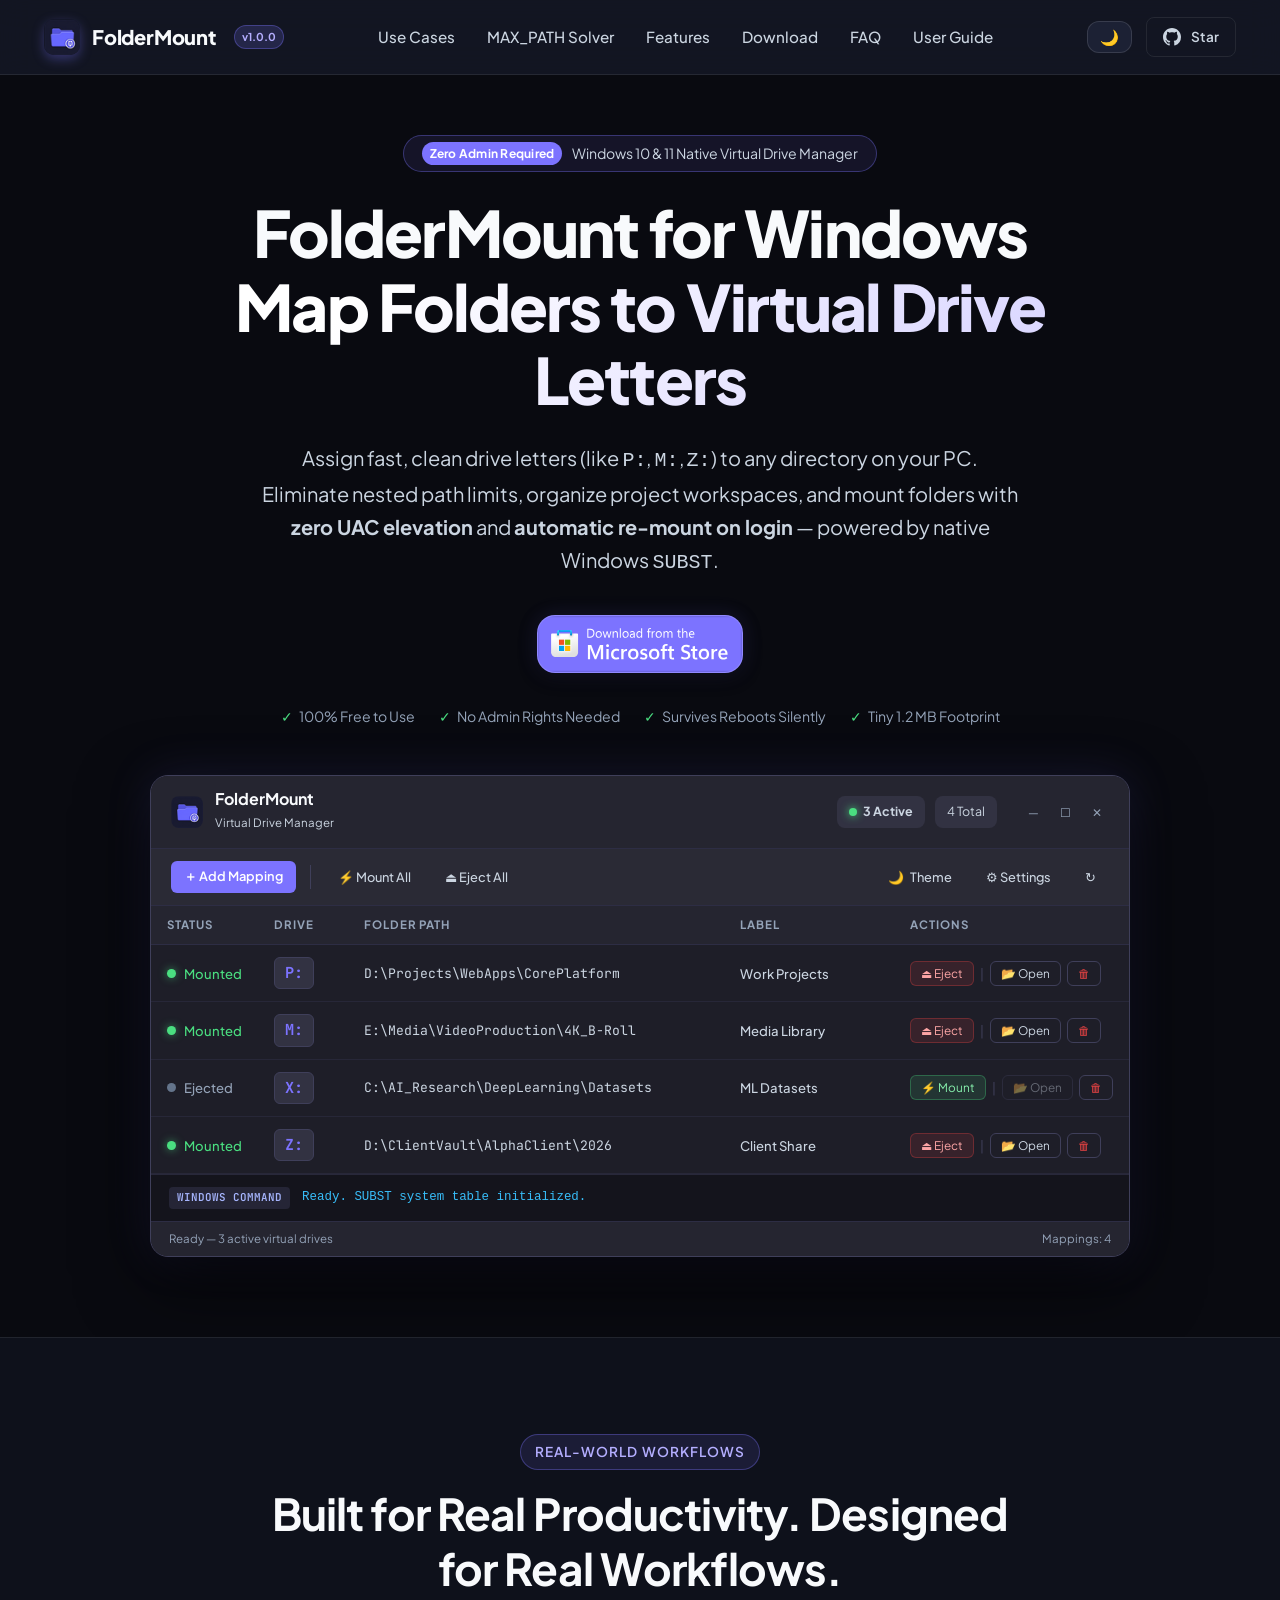
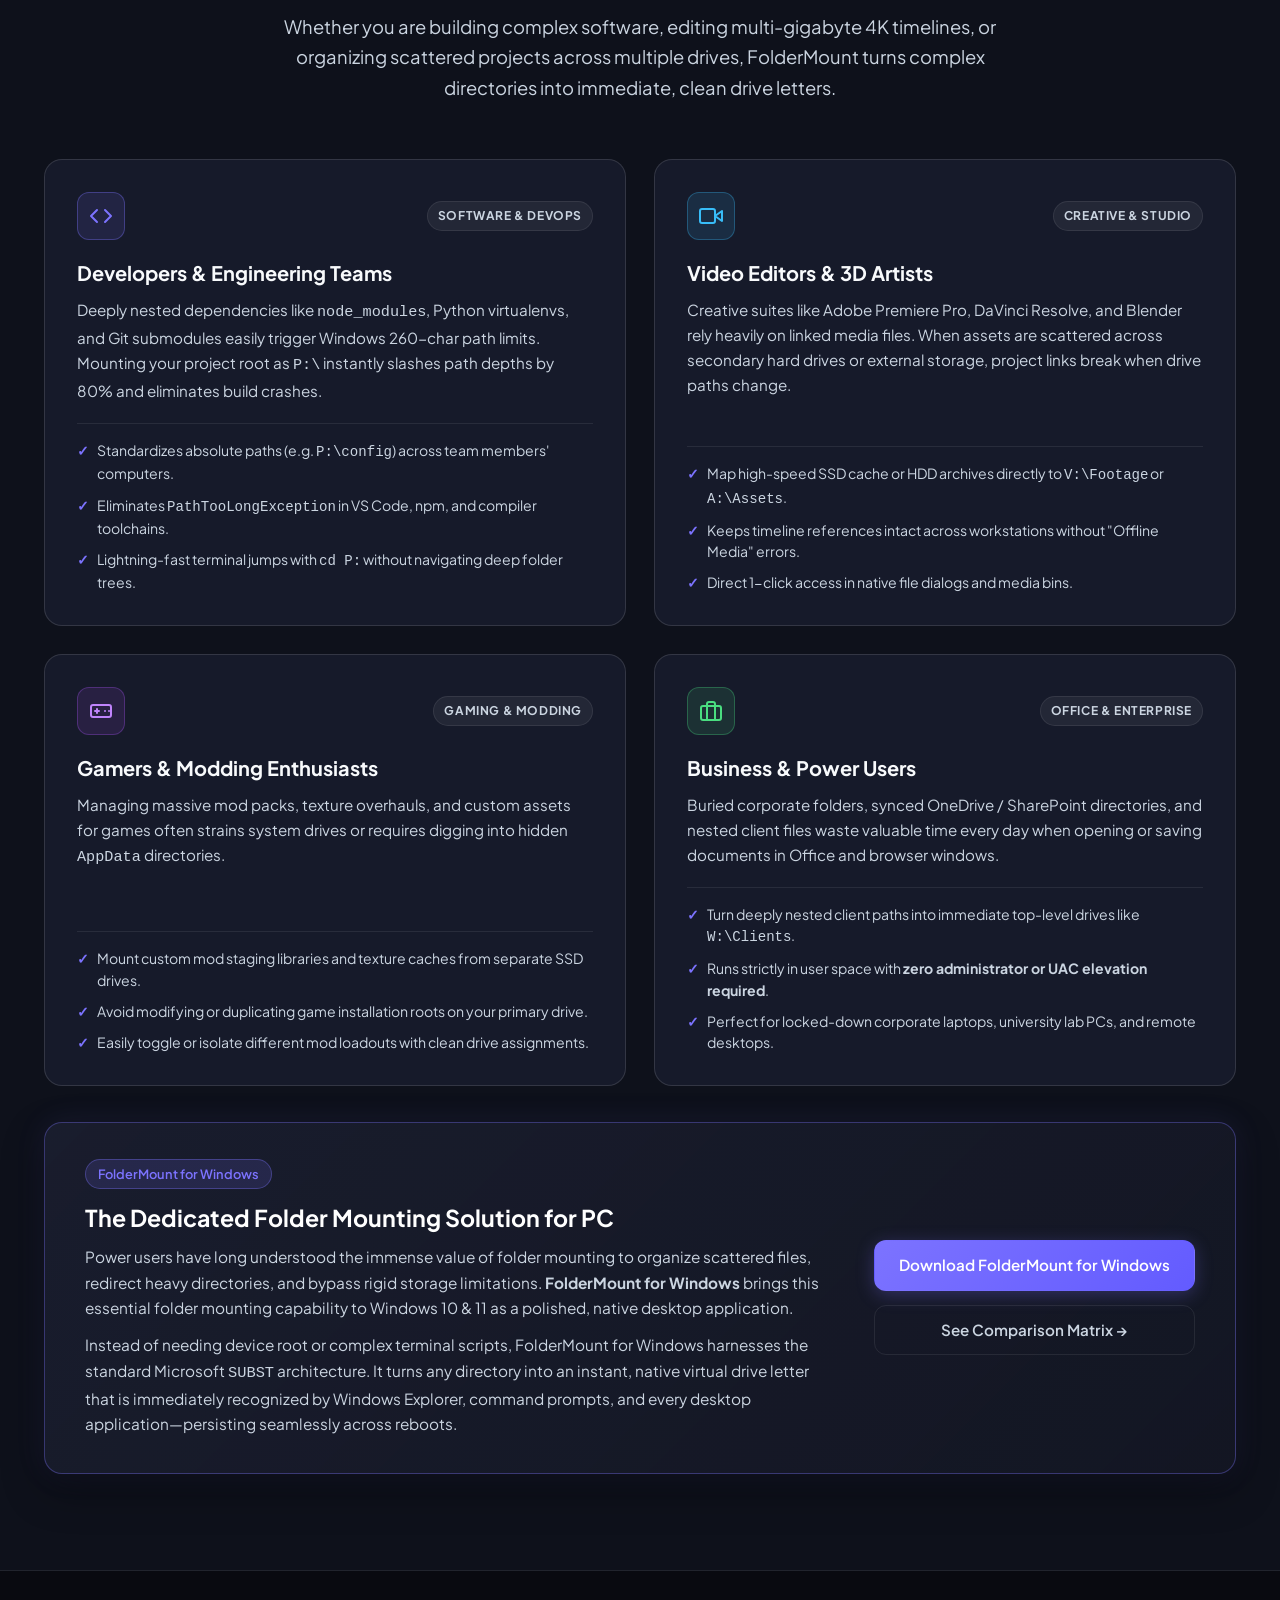
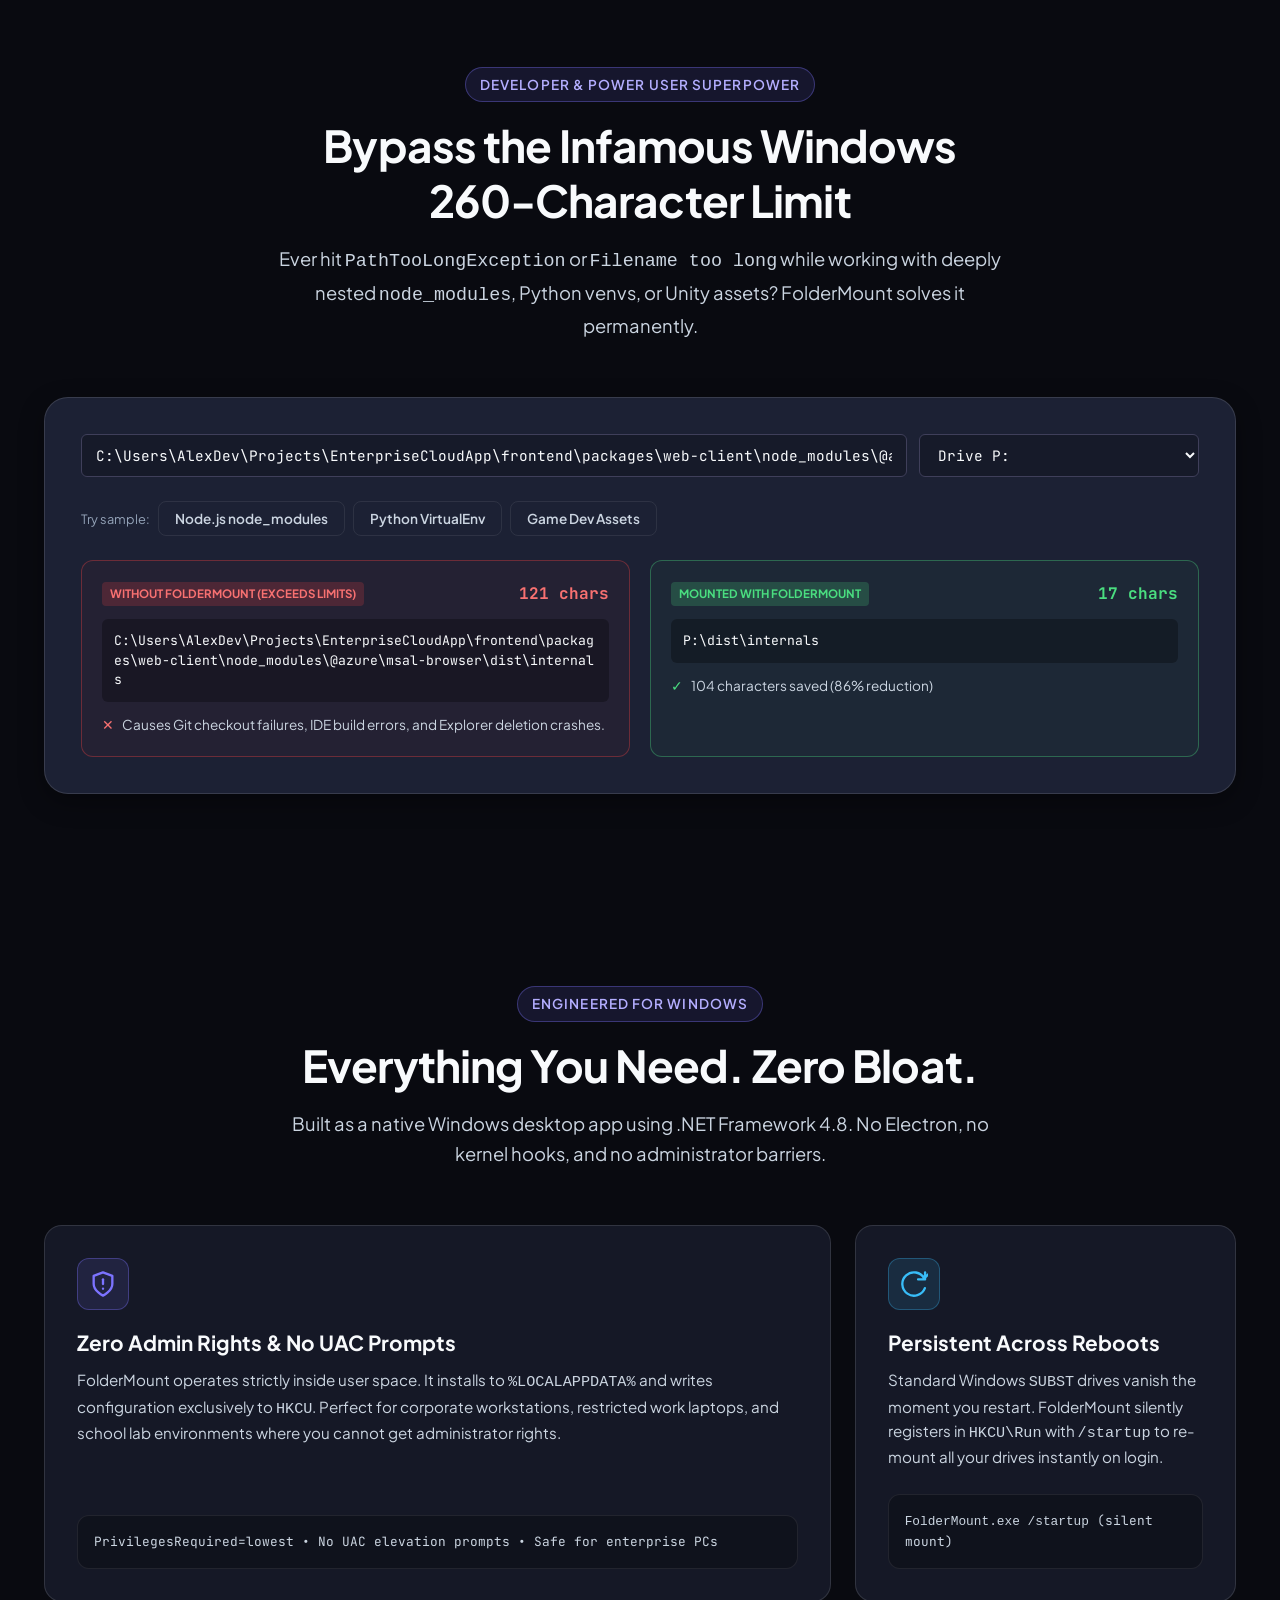
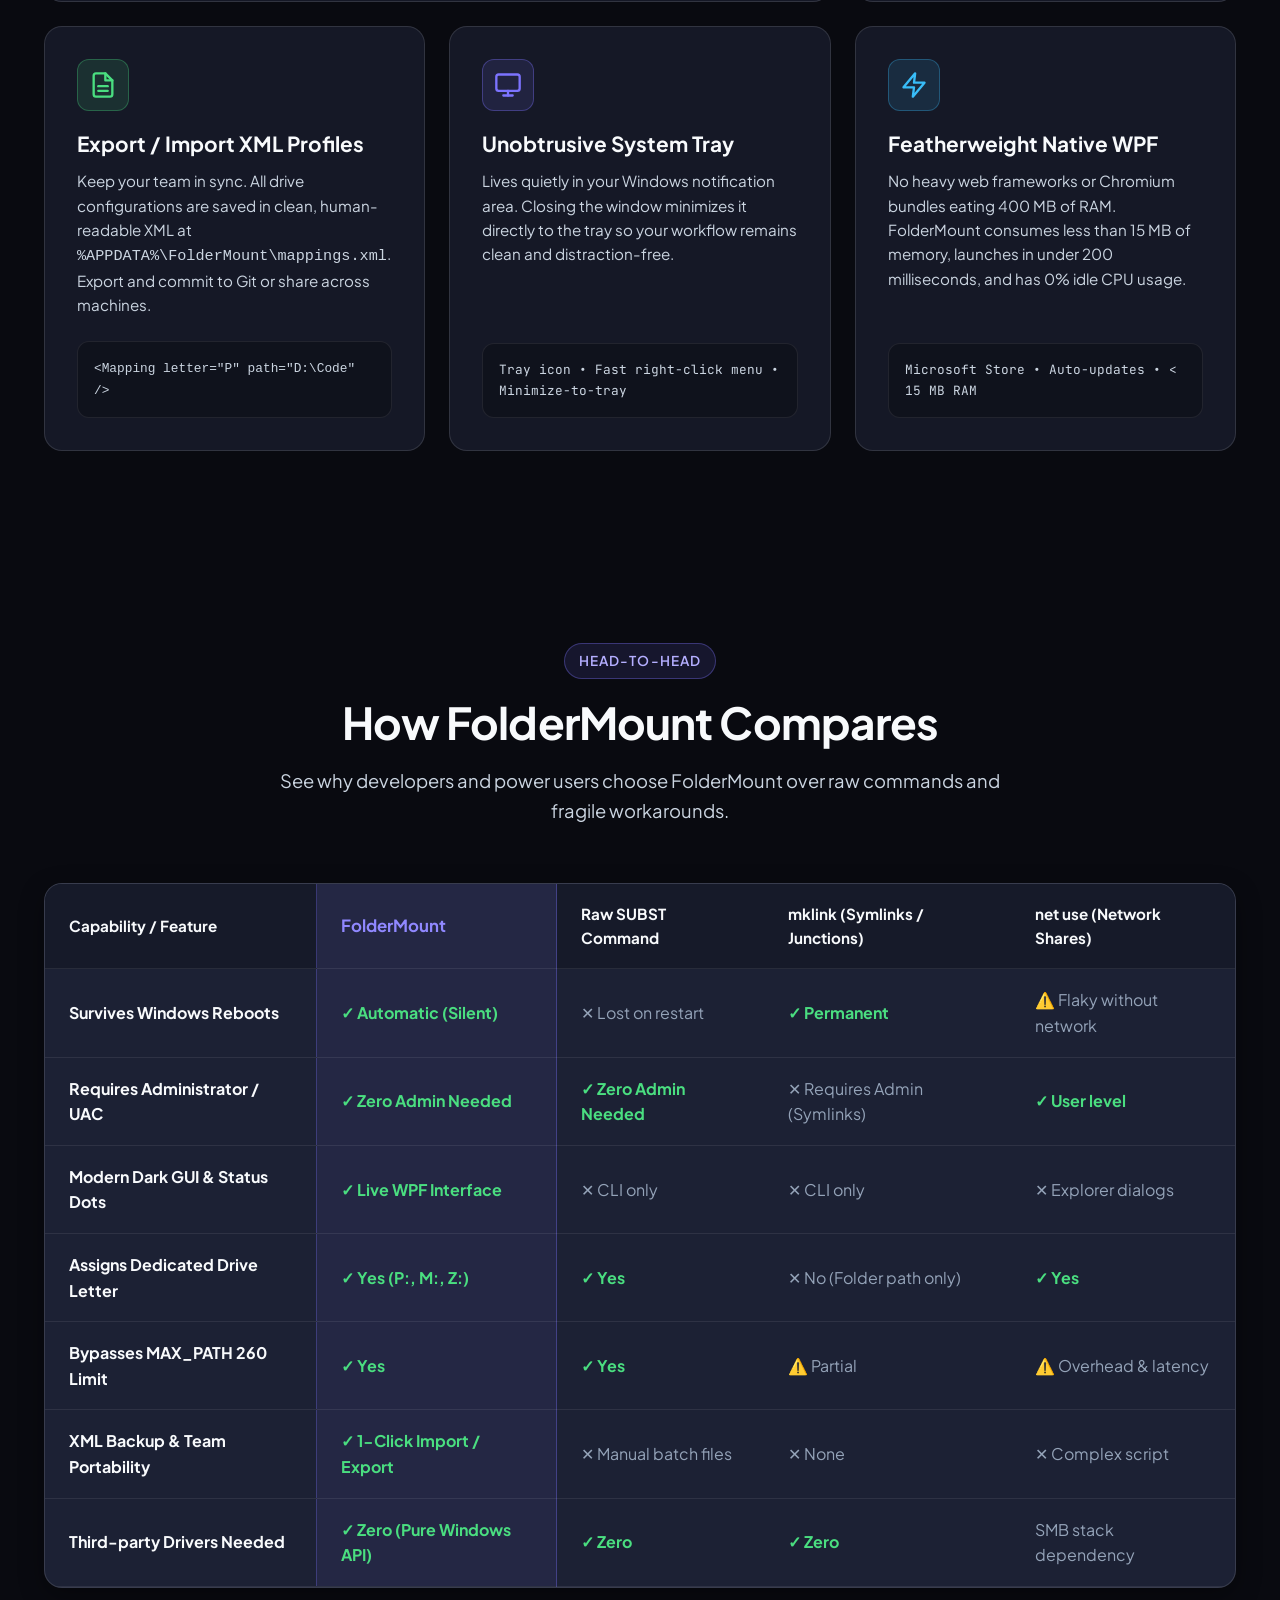
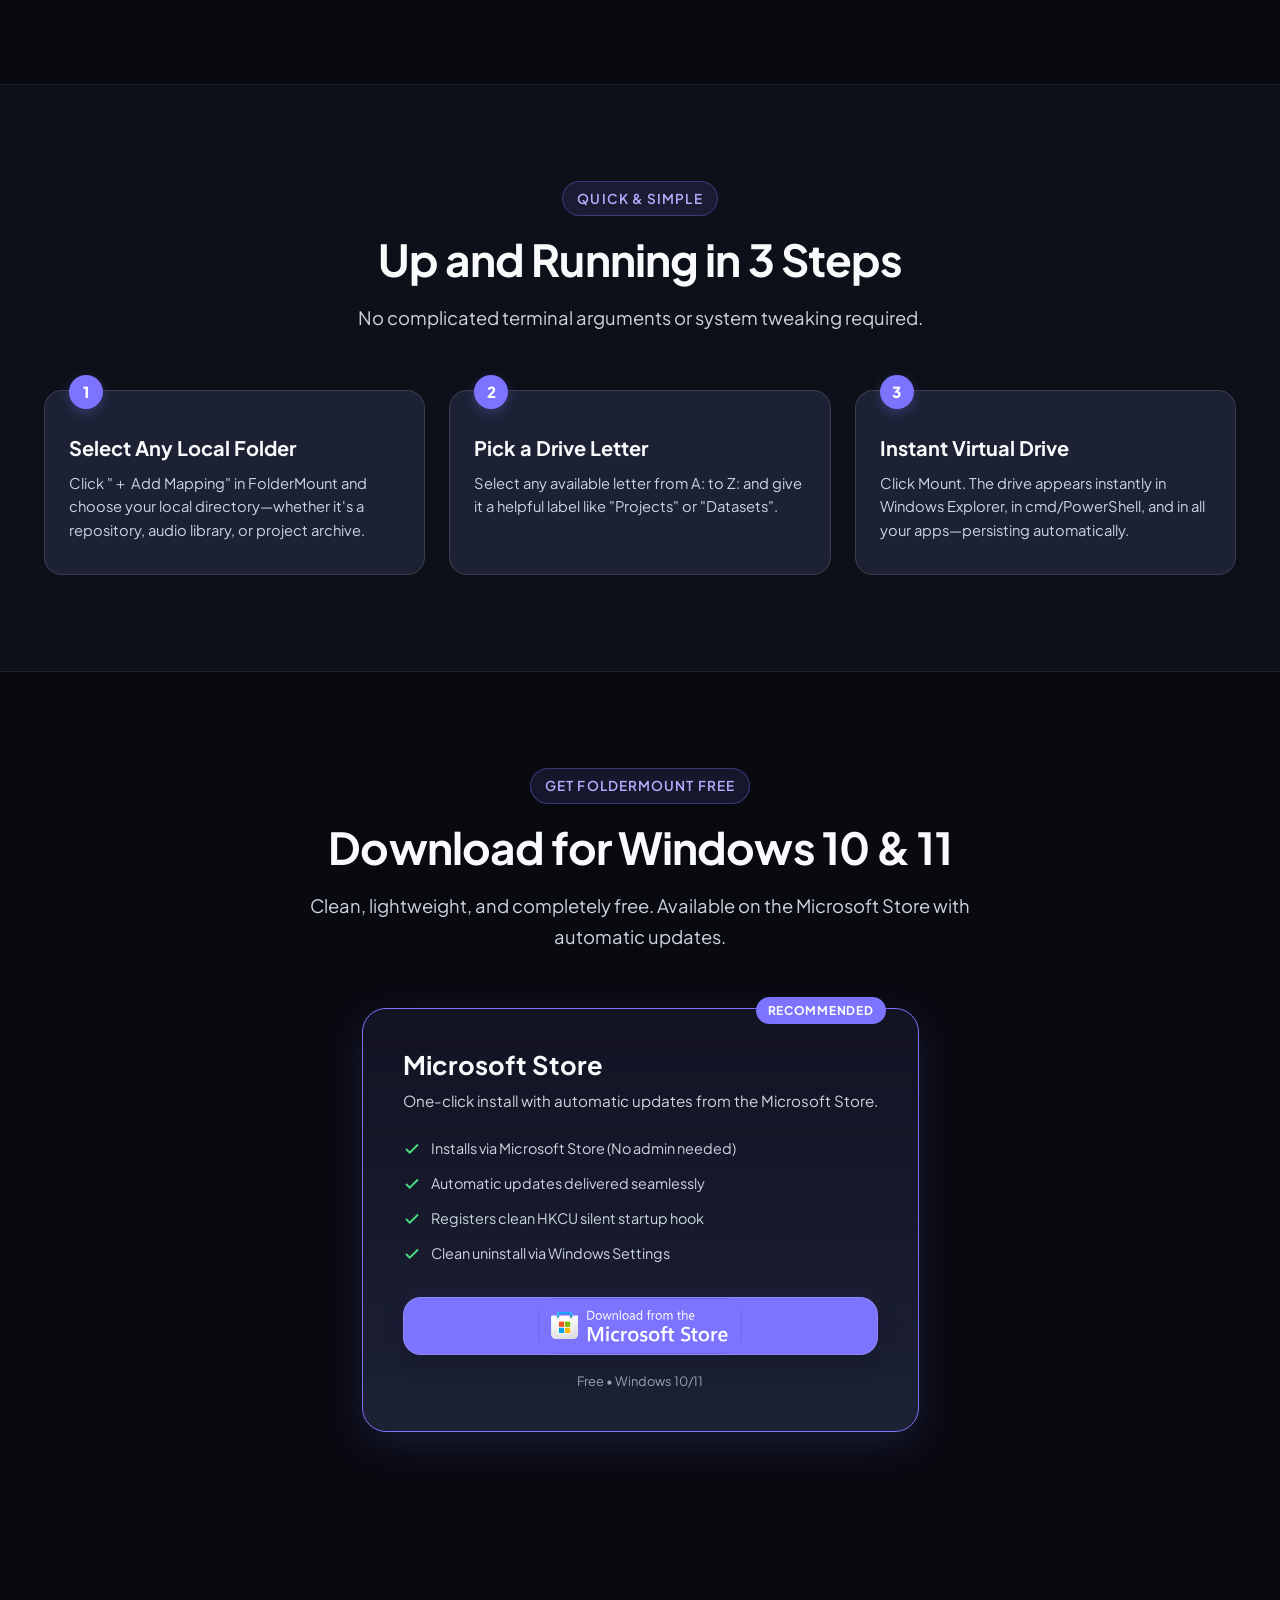
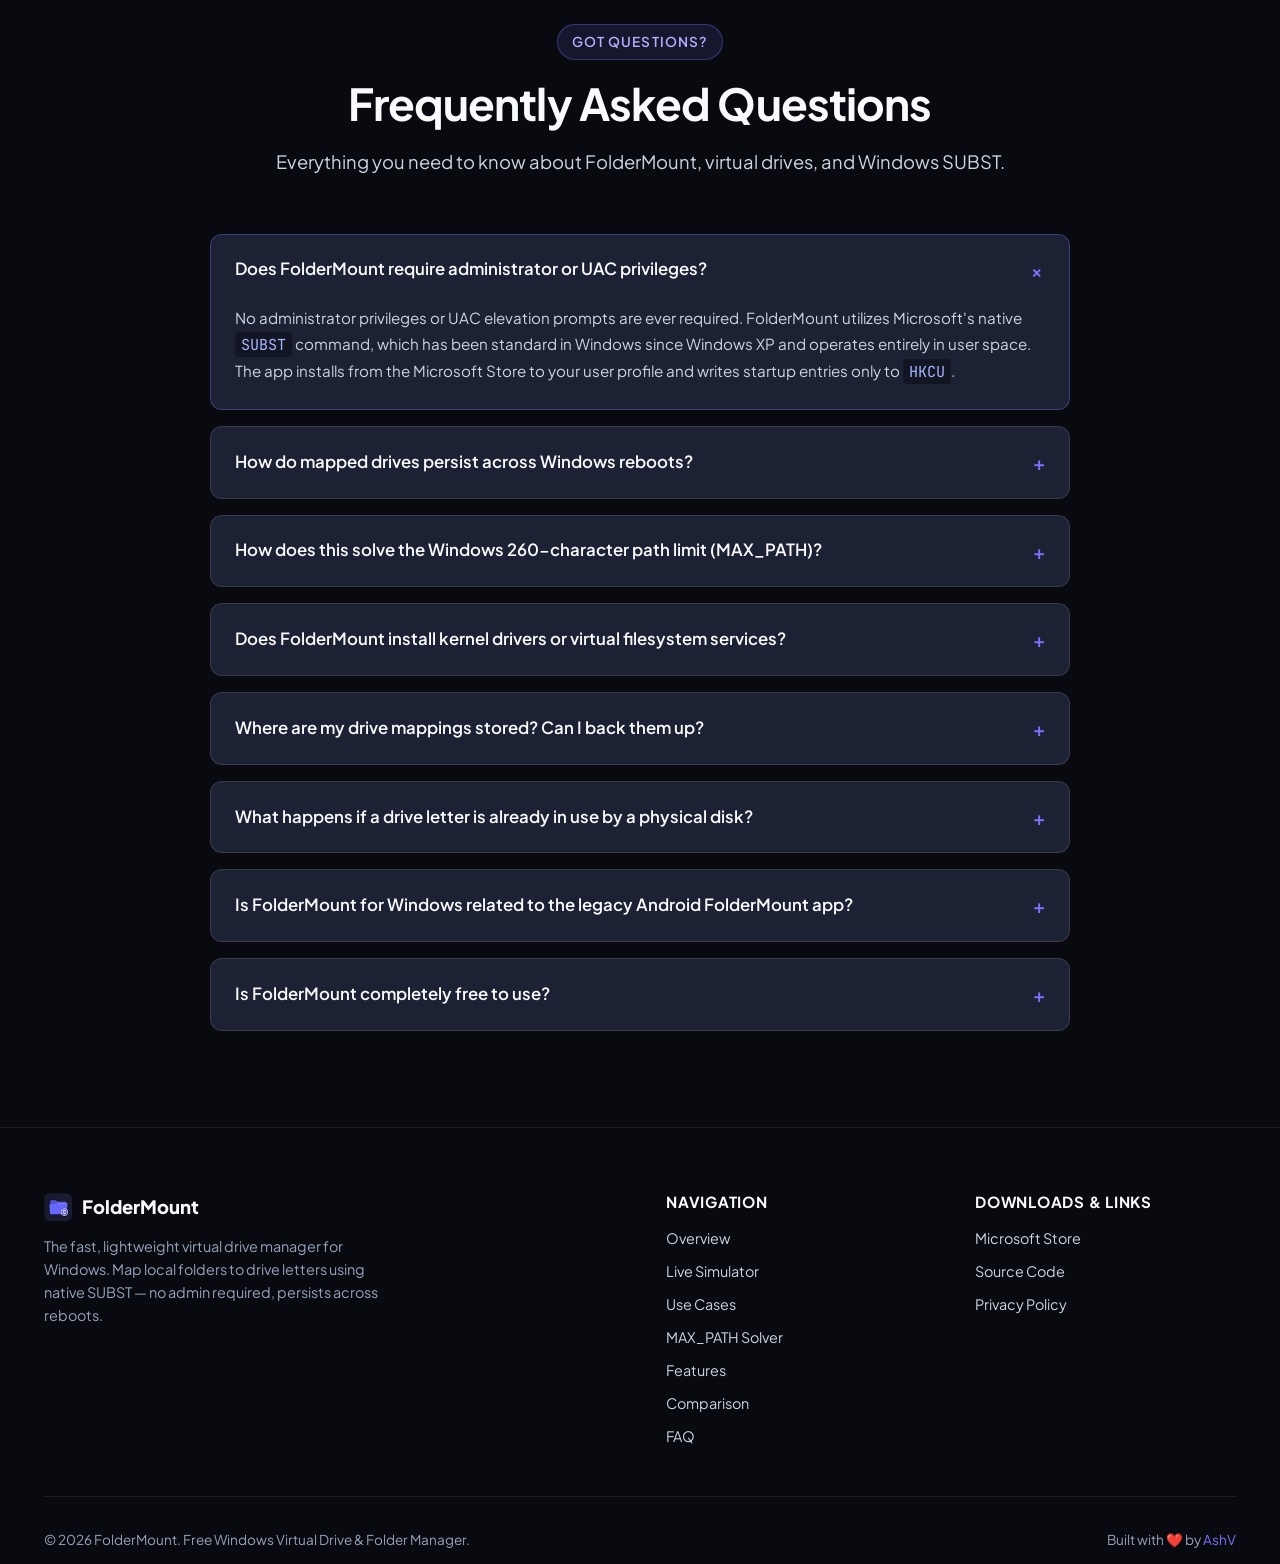
==== commit 55d7b14f: "docs: add documentation website with interactive app simulator and styling" ====
--- a/docs/index.html
+++ b/docs/index.html
@@ -17,9 +17,8 @@
   <script>
     (function() {
       try {
-        var mode = localStorage.getItem('foldermount_theme') || 'system';
-        var isDark = mode === 'dark' || (mode === 'system' && window.matchMedia && window.matchMedia('(prefers-color-scheme: dark)').matches);
-        document.documentElement.setAttribute('data-theme', isDark ? 'dark' : 'light');
+        var mode = localStorage.getItem('foldermount_theme') || 'dark';
+        document.documentElement.setAttribute('data-theme', mode);
         document.documentElement.setAttribute('data-theme-mode', mode);
       } catch (e) {}
     })();
@@ -220,12 +219,12 @@
           <li><a href="#features" class="nav-link">Features</a></li>
           <li><a href="#download" class="nav-link">Download</a></li>
           <li><a href="#faq" class="nav-link">FAQ</a></li>
+          <li><a href="./guide/index.html" class="nav-link">User Guide</a></li>
           <li class="mobile-only-item"><a href="https://github.com/AshV/FolderMount" target="_blank" rel="noopener noreferrer" class="nav-link">GitHub Repository &nearr;</a></li>
           <li class="mobile-only-item">
             <div class="mobile-theme-wrapper">
               <span class="mobile-theme-label">Theme Preference</span>
               <div class="mobile-theme-options">
-                <button class="mobile-theme-btn" data-theme-val="system">💻 Auto</button>
                 <button class="mobile-theme-btn" data-theme-val="dark">🌙 Dark</button>
                 <button class="mobile-theme-btn" data-theme-val="light">☀️ Light</button>
               </div>
@@ -235,37 +234,10 @@
       </nav>
 
       <div class="nav-actions">
-        <!-- Theme Switcher Dropdown (System / Dark / Light) -->
-        <div class="theme-switcher" id="theme-switcher">
-          <button class="theme-toggle-btn" id="theme-toggle-btn" aria-label="Switch Theme" aria-haspopup="true" aria-expanded="false" title="Theme (Follow System / Dark / Light)">
-            <span class="theme-icon-indicator" id="theme-indicator-icon">💻</span>
-            <span class="theme-btn-label" id="theme-indicator-label">System</span>
-            <svg class="theme-chevron" width="12" height="12" viewBox="0 0 24 24" fill="none" stroke="currentColor" stroke-width="2.5" stroke-linecap="round" stroke-linejoin="round"><polyline points="6 9 12 15 18 9"></polyline></svg>
-          </button>
-          <div class="theme-dropdown-menu" id="theme-dropdown-menu" role="menu">
-            <button class="theme-menu-item" data-theme-val="system" role="menuitem">
-              <span class="theme-item-left">
-                <span class="theme-item-icon">💻</span>
-                <span class="theme-item-text">Follow System</span>
-              </span>
-              <span class="theme-check-icon">✓</span>
-            </button>
-            <button class="theme-menu-item" data-theme-val="dark" role="menuitem">
-              <span class="theme-item-left">
-                <span class="theme-item-icon">🌙</span>
-                <span class="theme-item-text">Dark Theme</span>
-              </span>
-              <span class="theme-check-icon">✓</span>
-            </button>
-            <button class="theme-menu-item" data-theme-val="light" role="menuitem">
-              <span class="theme-item-left">
-                <span class="theme-item-icon">☀️</span>
-                <span class="theme-item-text">Light Theme</span>
-              </span>
-              <span class="theme-check-icon">✓</span>
-            </button>
-          </div>
-        </div>
+        <!-- Theme Toggle Button -->
+        <button class="theme-toggle-btn" id="theme-toggle-btn" aria-label="Toggle Dark/Light Theme" title="Toggle Theme">
+          <span class="theme-icon-indicator" id="theme-indicator-icon">🌙</span>
+        </button>
 
         <a href="https://github.com/AshV/FolderMount" target="_blank" rel="noopener noreferrer" class="btn btn-ghost btn-sm" aria-label="FolderMount on GitHub">
           <svg width="18" height="18" viewBox="0 0 24 24" fill="currentColor"><path d="M12 0C5.37 0 0 5.37 0 12c0 5.31 3.435 9.795 8.205 11.385.6.105.825-.255.825-.57 0-.285-.015-1.23-.015-2.235-3.015.555-3.795-.735-4.035-1.41-.135-.345-.72-1.41-1.23-1.695-.42-.225-1.02-.78-.015-.795.945-.015 1.62.87 1.845 1.23 1.08 1.815 2.805 1.305 3.495.99.105-.78.42-1.305.765-1.605-2.67-.3-5.46-1.335-5.46-5.925 0-1.305.465-2.385 1.23-3.225-.12-.3-.54-1.53.12-3.18 0 0 1.005-.315 3.3 1.23.96-.27 1.98-.405 3-.405s2.04.135 3 .405c2.295-1.56 3.3-1.23 3.3-1.23.66 1.65.24 2.88.12 3.18.765.84 1.23 1.905 1.23 3.225 0 4.605-2.805 5.625-5.475 5.925.435.375.81 1.095.81 2.22 0 1.605-.015 2.895-.015 3.3 0 .315.225.69.825.57A12.02 12.02 0 0024 12c0-6.63-5.37-12-12-12z"/></svg>
--- a/docs/css/style.css
+++ b/docs/css/style.css
@@ -93,10 +93,6 @@
 
 [data-theme="light"] body {
   background-color: var(--bg-deep);
-  background-image: 
-    radial-gradient(circle at 15% 10%, rgba(99, 102, 241, 0.08) 0%, transparent 45%),
-    radial-gradient(circle at 85% 25%, rgba(2, 132, 199, 0.07) 0%, transparent 40%),
-    radial-gradient(circle at 50% 65%, rgba(99, 102, 241, 0.05) 0%, transparent 50%);
 }
 
 /* Base & Reset */
@@ -120,12 +116,51 @@
 body {
   min-height: 100vh;
   background-color: var(--bg-deep);
-  background-image: 
-    radial-gradient(circle at 15% 10%, rgba(124, 115, 255, 0.12) 0%, transparent 45%),
-    radial-gradient(circle at 85% 25%, rgba(56, 189, 248, 0.10) 0%, transparent 40%),
-    radial-gradient(circle at 50% 65%, rgba(124, 115, 255, 0.08) 0%, transparent 50%);
-  background-attachment: fixed;
+  position: relative;
   overflow-x: clip;
+}
+
+body::before, body::after {
+  content: '';
+  position: fixed;
+  width: 60vw;
+  height: 60vw;
+  max-width: 800px;
+  max-height: 800px;
+  border-radius: 50%;
+  filter: blur(120px);
+  z-index: -1;
+  pointer-events: none;
+  animation: float-blob 20s infinite ease-in-out alternate;
+}
+
+body::before {
+  top: -20%;
+  left: -10%;
+  background: rgba(124, 115, 255, 0.12);
+}
+
+body::after {
+  bottom: -20%;
+  right: -10%;
+  background: rgba(56, 189, 248, 0.10);
+  animation-delay: -10s;
+  animation-duration: 25s;
+}
+
+[data-theme="light"] body::before {
+  background: rgba(99, 102, 241, 0.20);
+}
+
+[data-theme="light"] body::after {
+  background: rgba(2, 132, 199, 0.16);
+}
+
+@keyframes float-blob {
+  0% { transform: translate(0, 0) scale(1); }
+  33% { transform: translate(5%, 5%) scale(1.1); }
+  66% { transform: translate(-5%, 8%) scale(0.9); }
+  100% { transform: translate(0%, -5%) scale(1.05); }
 }
 
 a {
@@ -157,9 +192,16 @@
 
 .gradient-text {
   background: linear-gradient(135deg, #ffffff 10%, #d8d4ff 50%, #38bdf8 100%);
+  background-size: 200% auto;
   -webkit-background-clip: text;
   -webkit-text-fill-color: transparent;
   display: inline-block;
+  animation: text-shine 6s ease-in-out infinite alternate;
+}
+
+@keyframes text-shine {
+  0% { background-position: 0% 50%; }
+  100% { background-position: 100% 50%; }
 }
 
 .gradient-accent {
@@ -596,12 +638,12 @@
   align-items: center;
   justify-content: center;
   border-radius: var(--radius-lg);
-  transition: transform var(--transition-fast), box-shadow var(--transition-fast), border-color var(--transition-fast);
+  transition: transform var(--transition-fast), box-shadow var(--transition-fast), border-color var(--transition-fast), background var(--transition-fast);
   text-decoration: none;
   line-height: 0;
   box-shadow: 0 4px 18px rgba(0, 0, 0, 0.4), 0 0 20px rgba(124, 115, 255, 0.15);
   border: 1px solid rgba(255, 255, 255, 0.15);
-  background: #202020;
+  background: var(--accent-primary);
   overflow: hidden;
 }
 
@@ -721,11 +763,19 @@
   border: 1px solid #3f3f5a;
   box-shadow: 0 24px 70px rgba(0, 0, 0, 0.7), 0 0 45px rgba(124, 115, 255, 0.15);
   overflow: hidden;
-  transition: transform var(--transition-slow);
+  transition: transform var(--transition-slow), border-color var(--transition-slow), box-shadow var(--transition-slow);
+  animation: float-sim 6s ease-in-out infinite alternate;
+}
+
+@keyframes float-sim {
+  0% { transform: translateY(0px); }
+  100% { transform: translateY(-15px); }
 }
 
 .simulator-container:hover {
-  border-color: rgba(124, 115, 255, 0.5);
+  border-color: rgba(124, 115, 255, 0.6);
+  box-shadow: 0 32px 80px rgba(0, 0, 0, 0.8), 0 0 60px rgba(124, 115, 255, 0.25);
+  animation-play-state: paused;
 }
 
 /* Simulator Titlebar */
@@ -1257,9 +1307,9 @@
 }
 
 .app-card:hover {
-  transform: translateY(-4px);
-  border-color: var(--border-accent);
-  box-shadow: 0 16px 36px rgba(0, 0, 0, 0.4), 0 0 24px rgba(124, 115, 255, 0.12);
+  transform: translateY(-8px) scale(1.01);
+  border-color: var(--accent-primary);
+  box-shadow: 0 20px 40px rgba(0, 0, 0, 0.5), 0 0 30px rgba(124, 115, 255, 0.2);
 }
 
 .app-card-header {
@@ -1427,9 +1477,9 @@
 }
 
 .bento-card:hover {
-  transform: translateY(-4px);
-  border-color: var(--border-accent);
-  box-shadow: 0 16px 36px rgba(0, 0, 0, 0.4), 0 0 24px rgba(124, 115, 255, 0.15);
+  transform: translateY(-8px) scale(1.01);
+  border-color: var(--accent-primary);
+  box-shadow: 0 20px 40px rgba(0, 0, 0, 0.5), 0 0 30px rgba(124, 115, 255, 0.2);
 }
 
 .bento-card.col-span-2 {
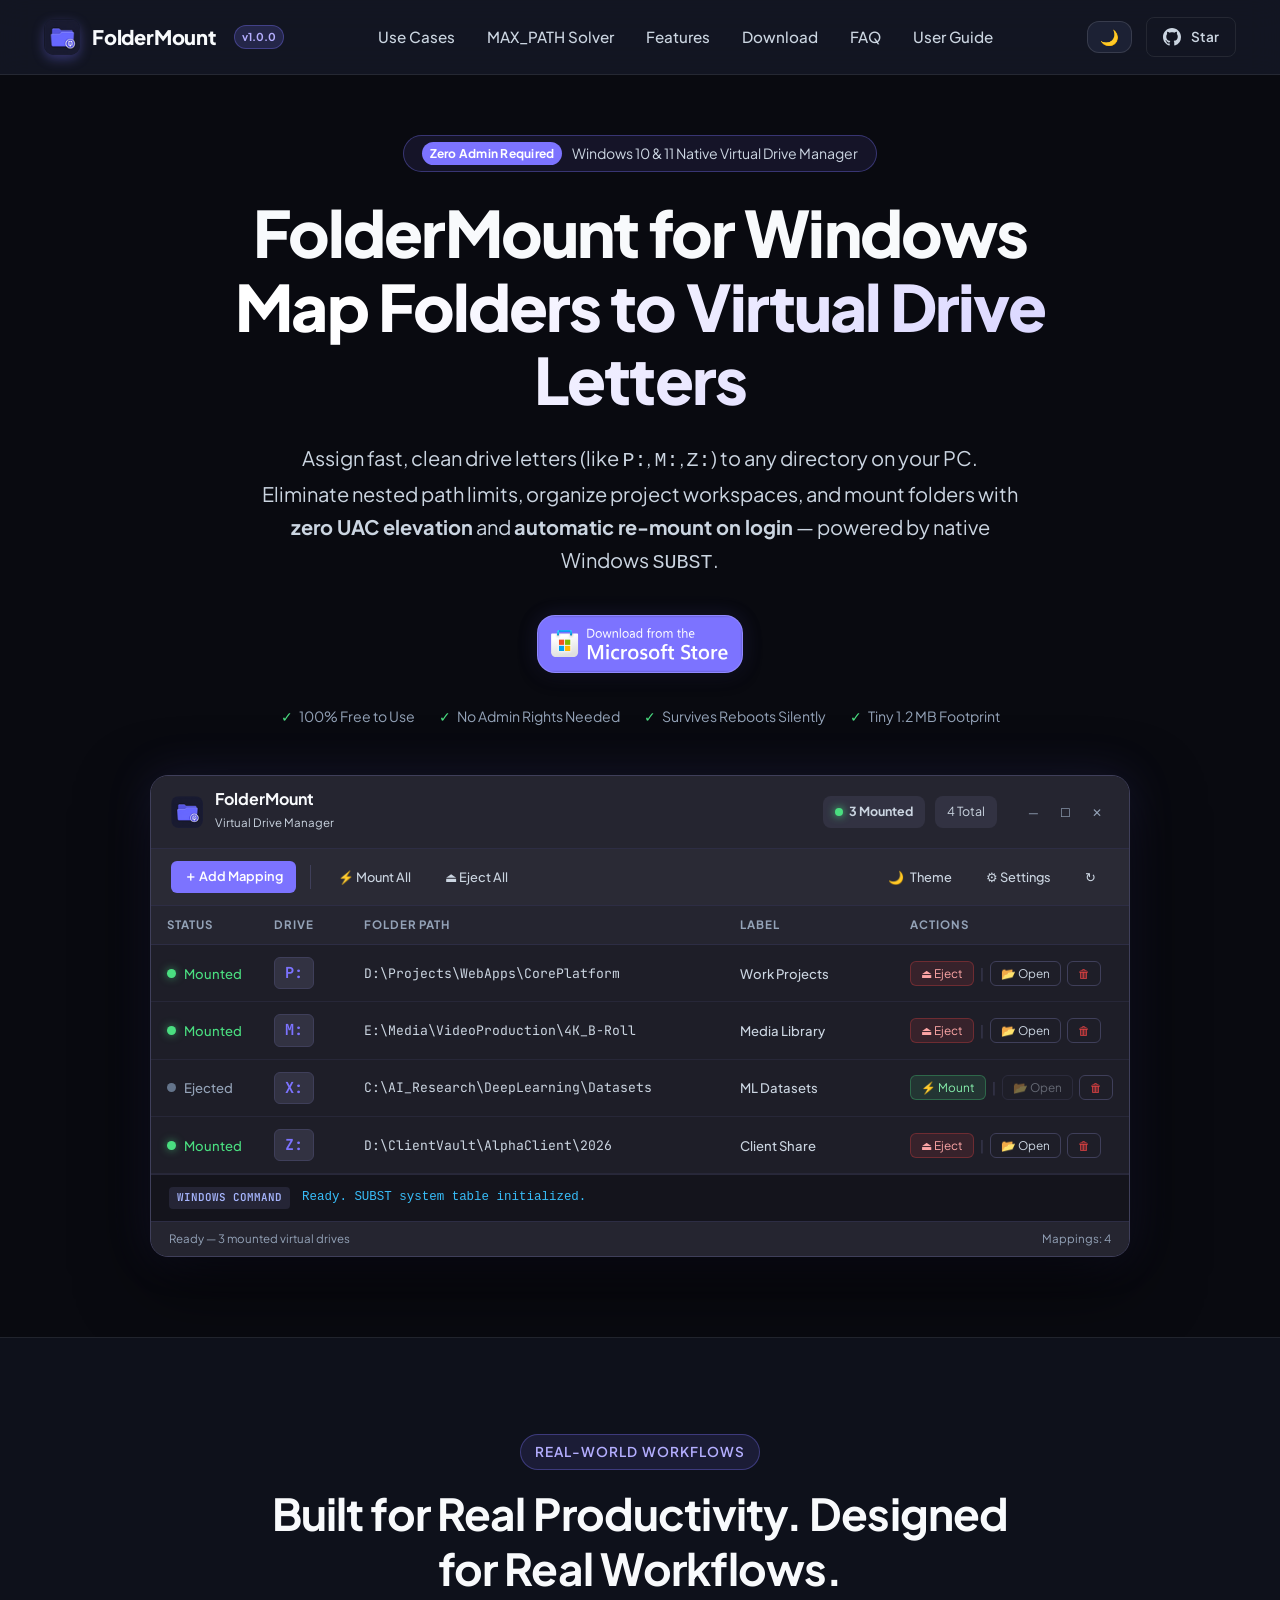
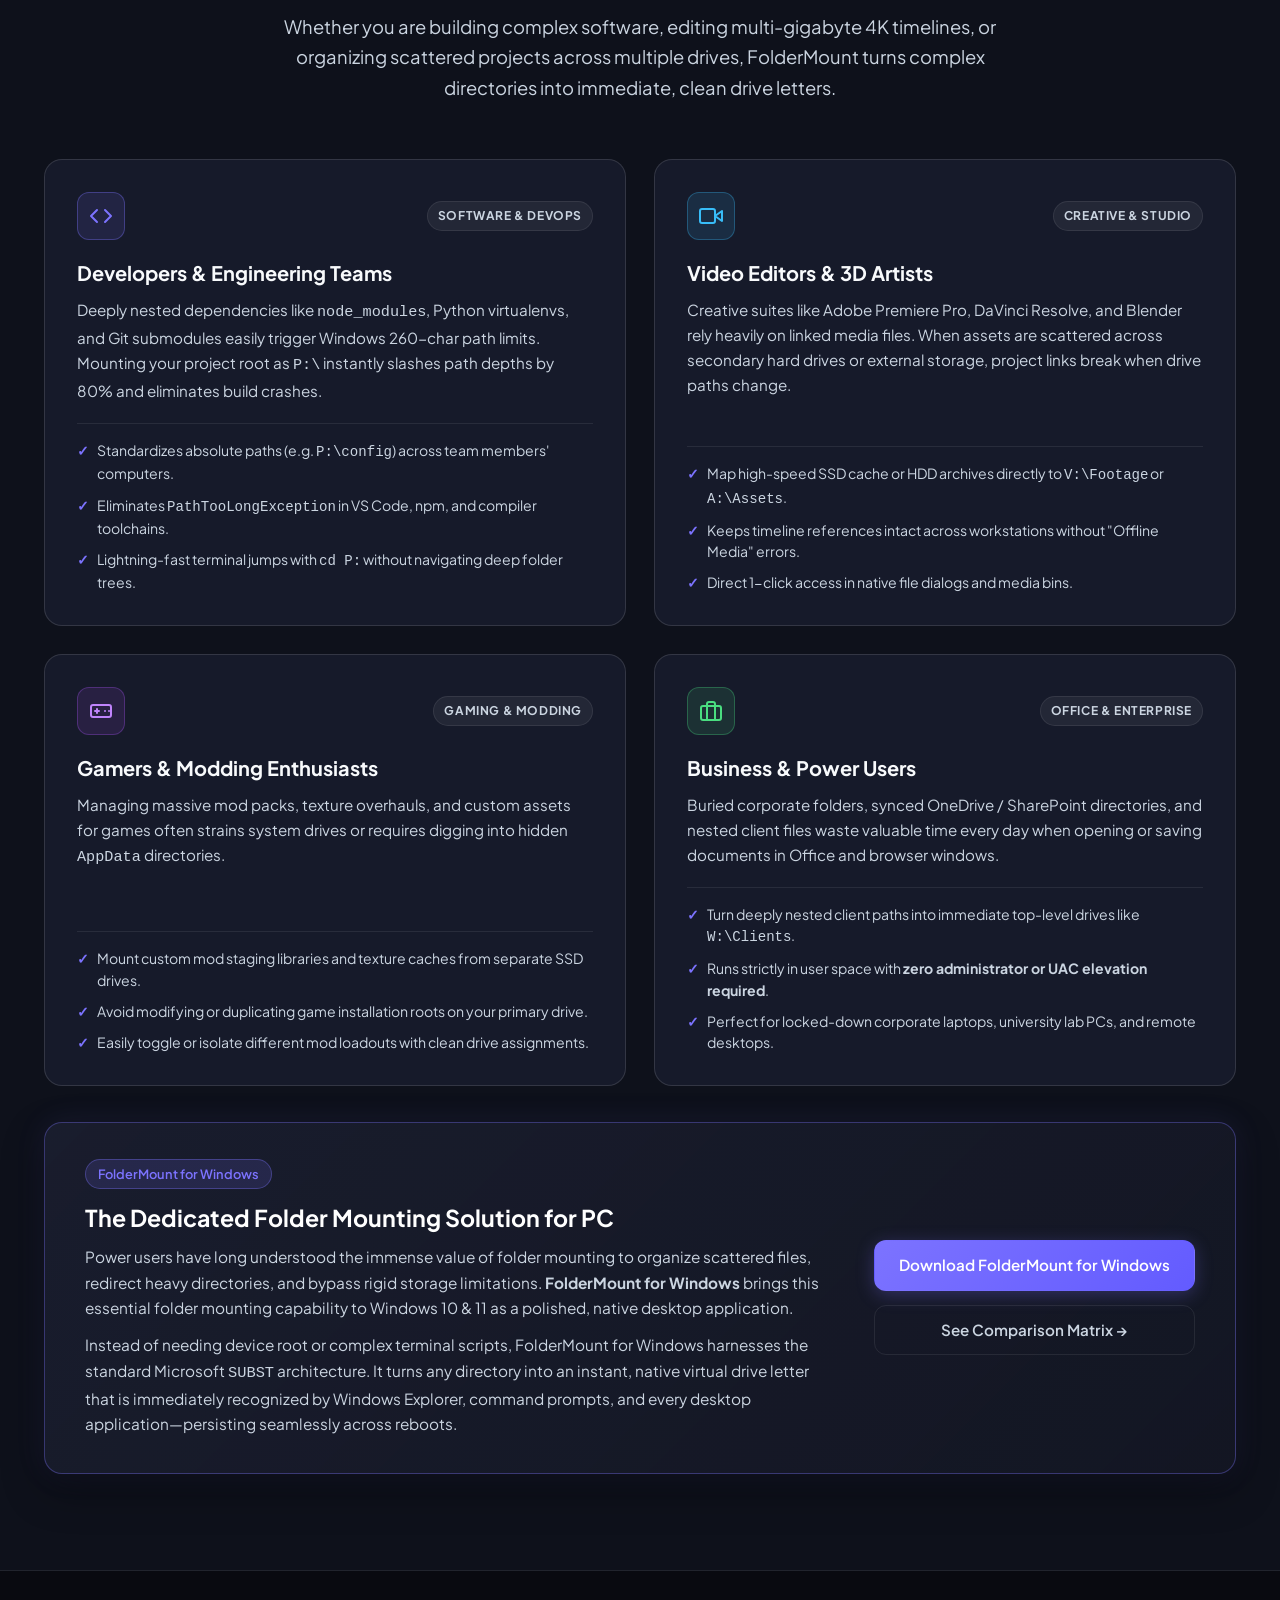
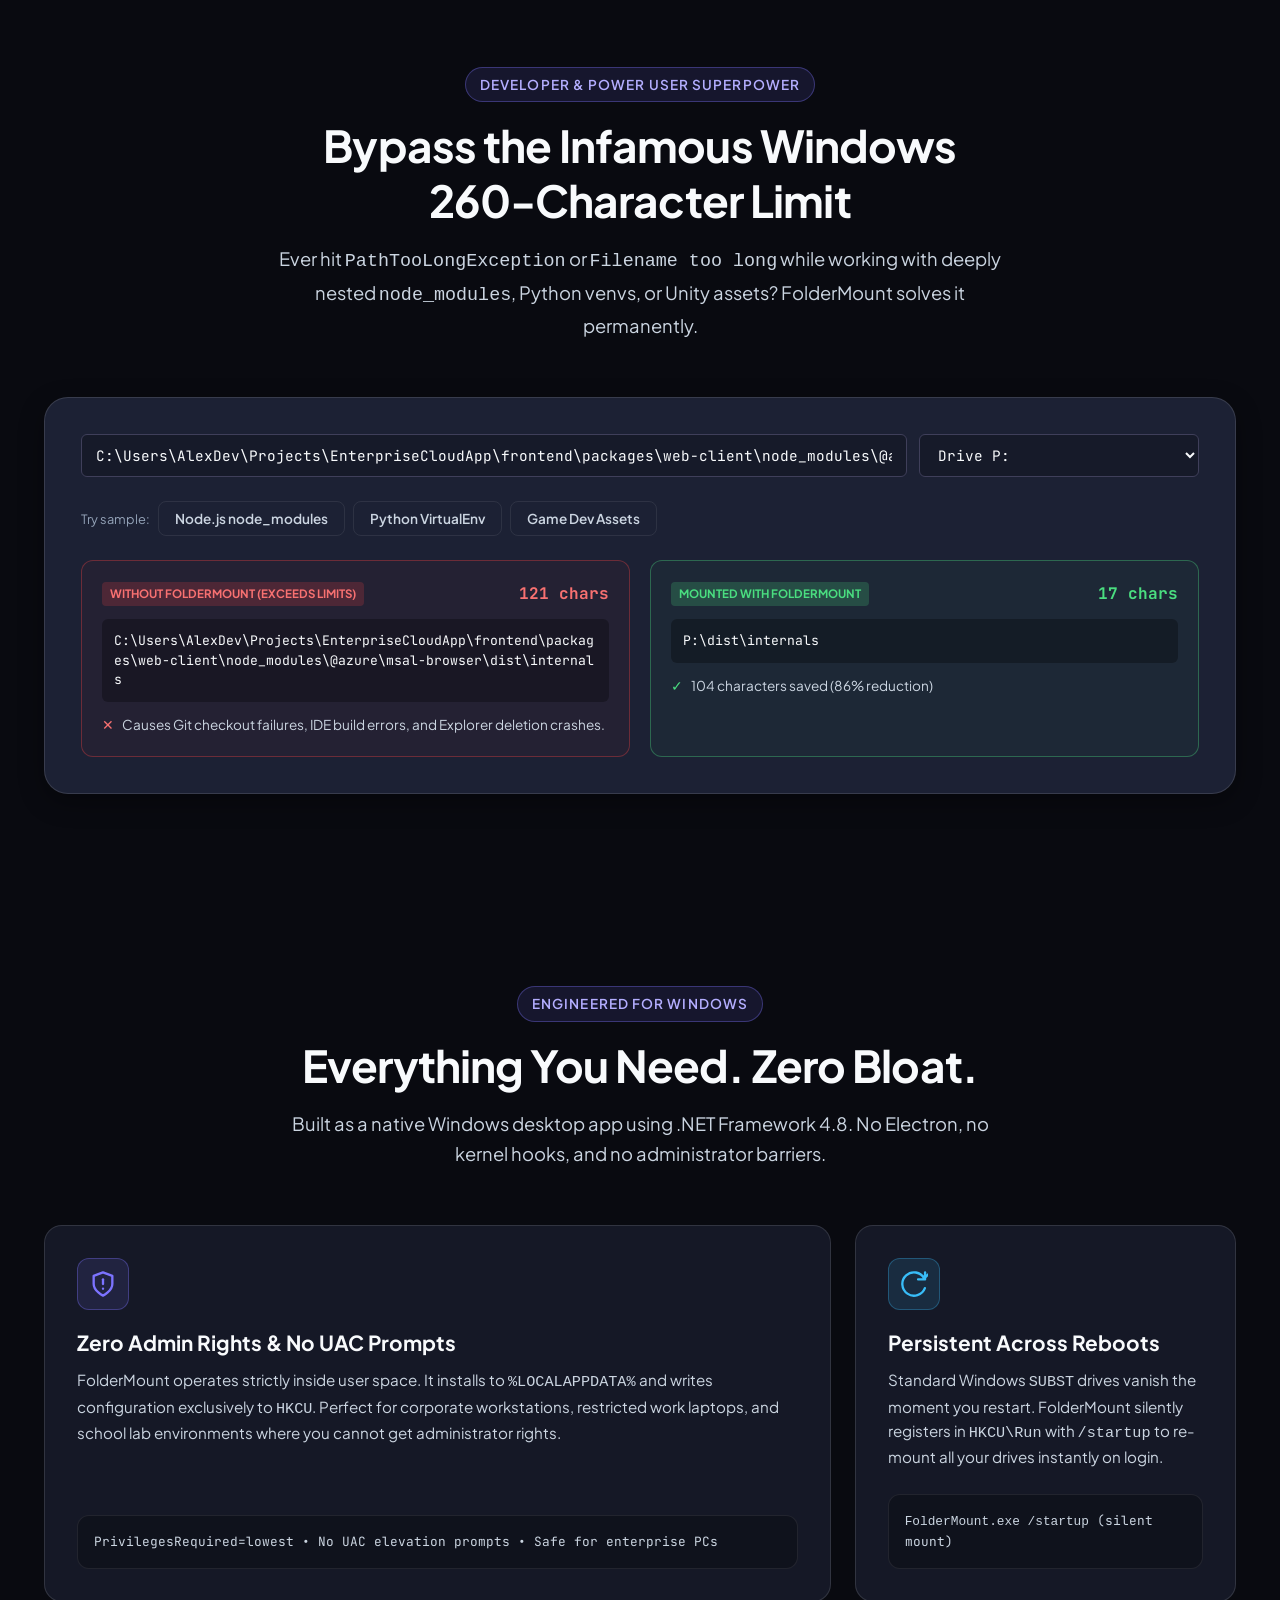
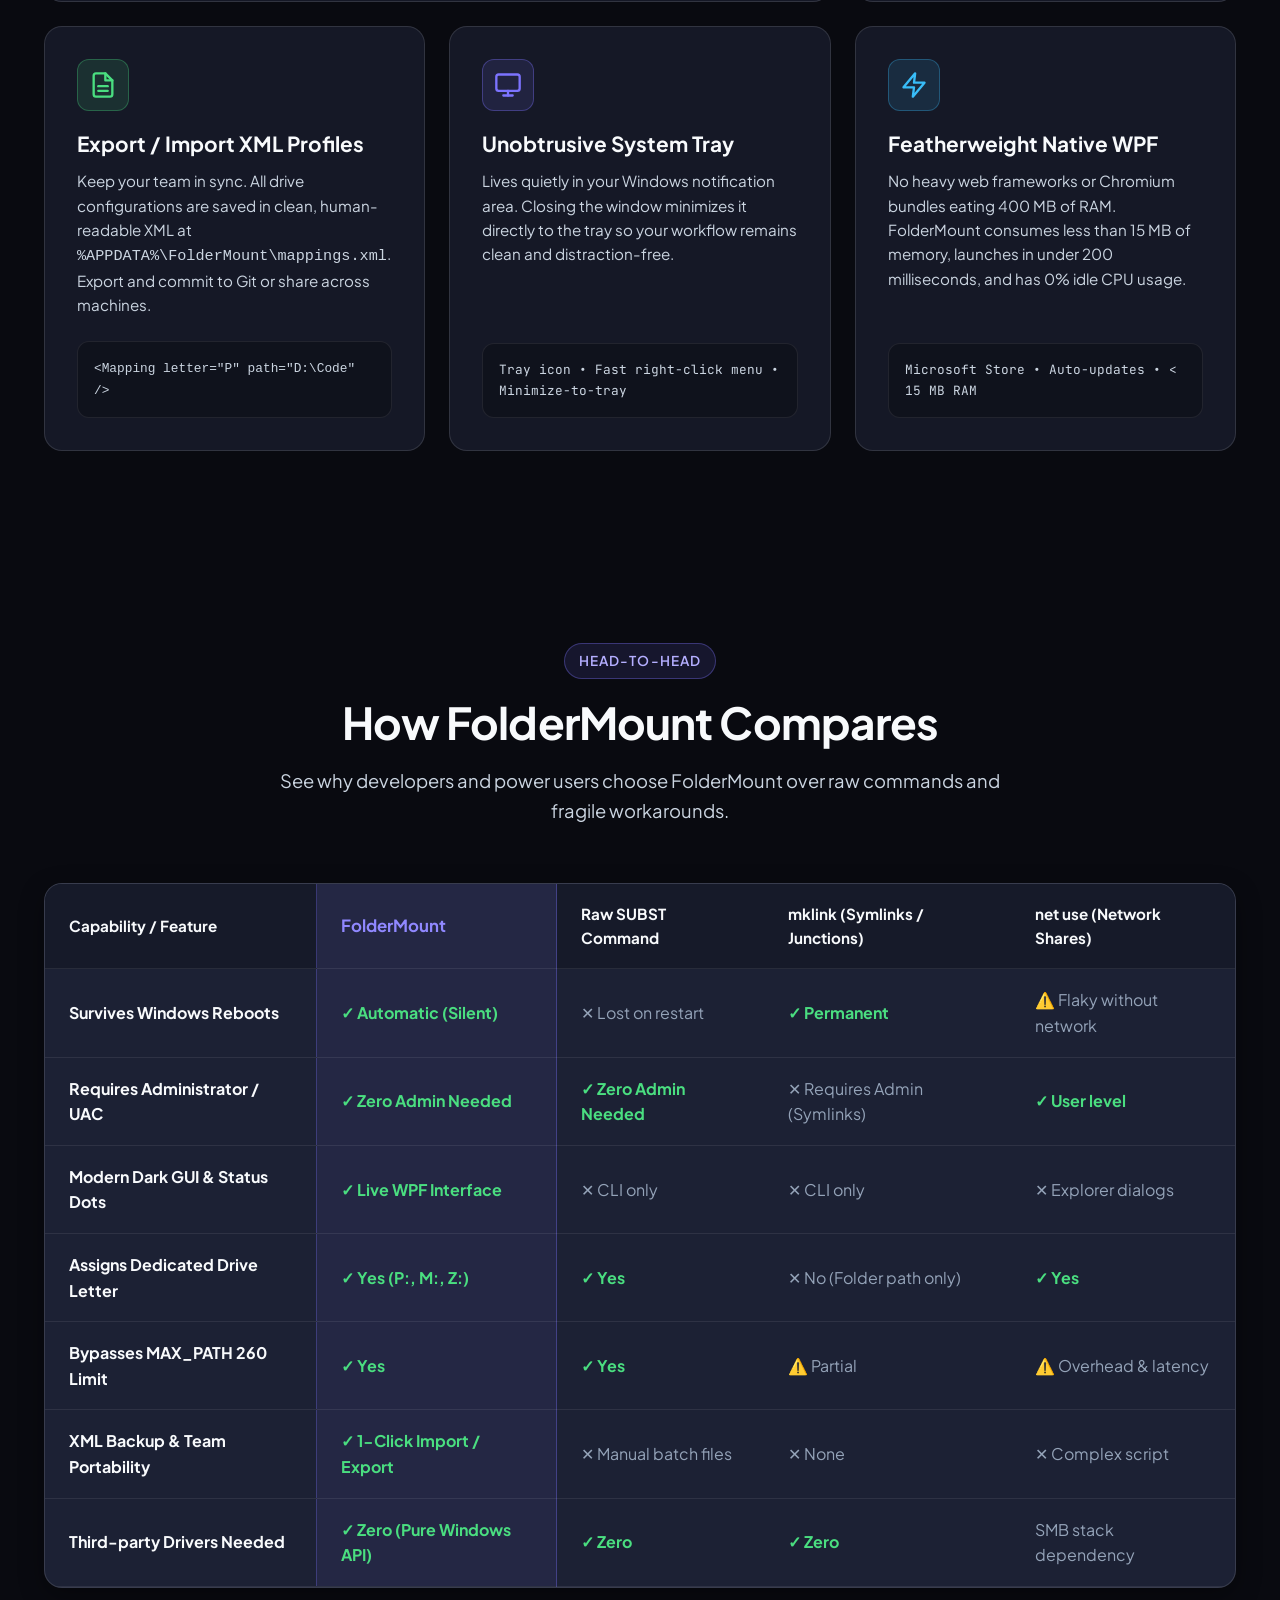
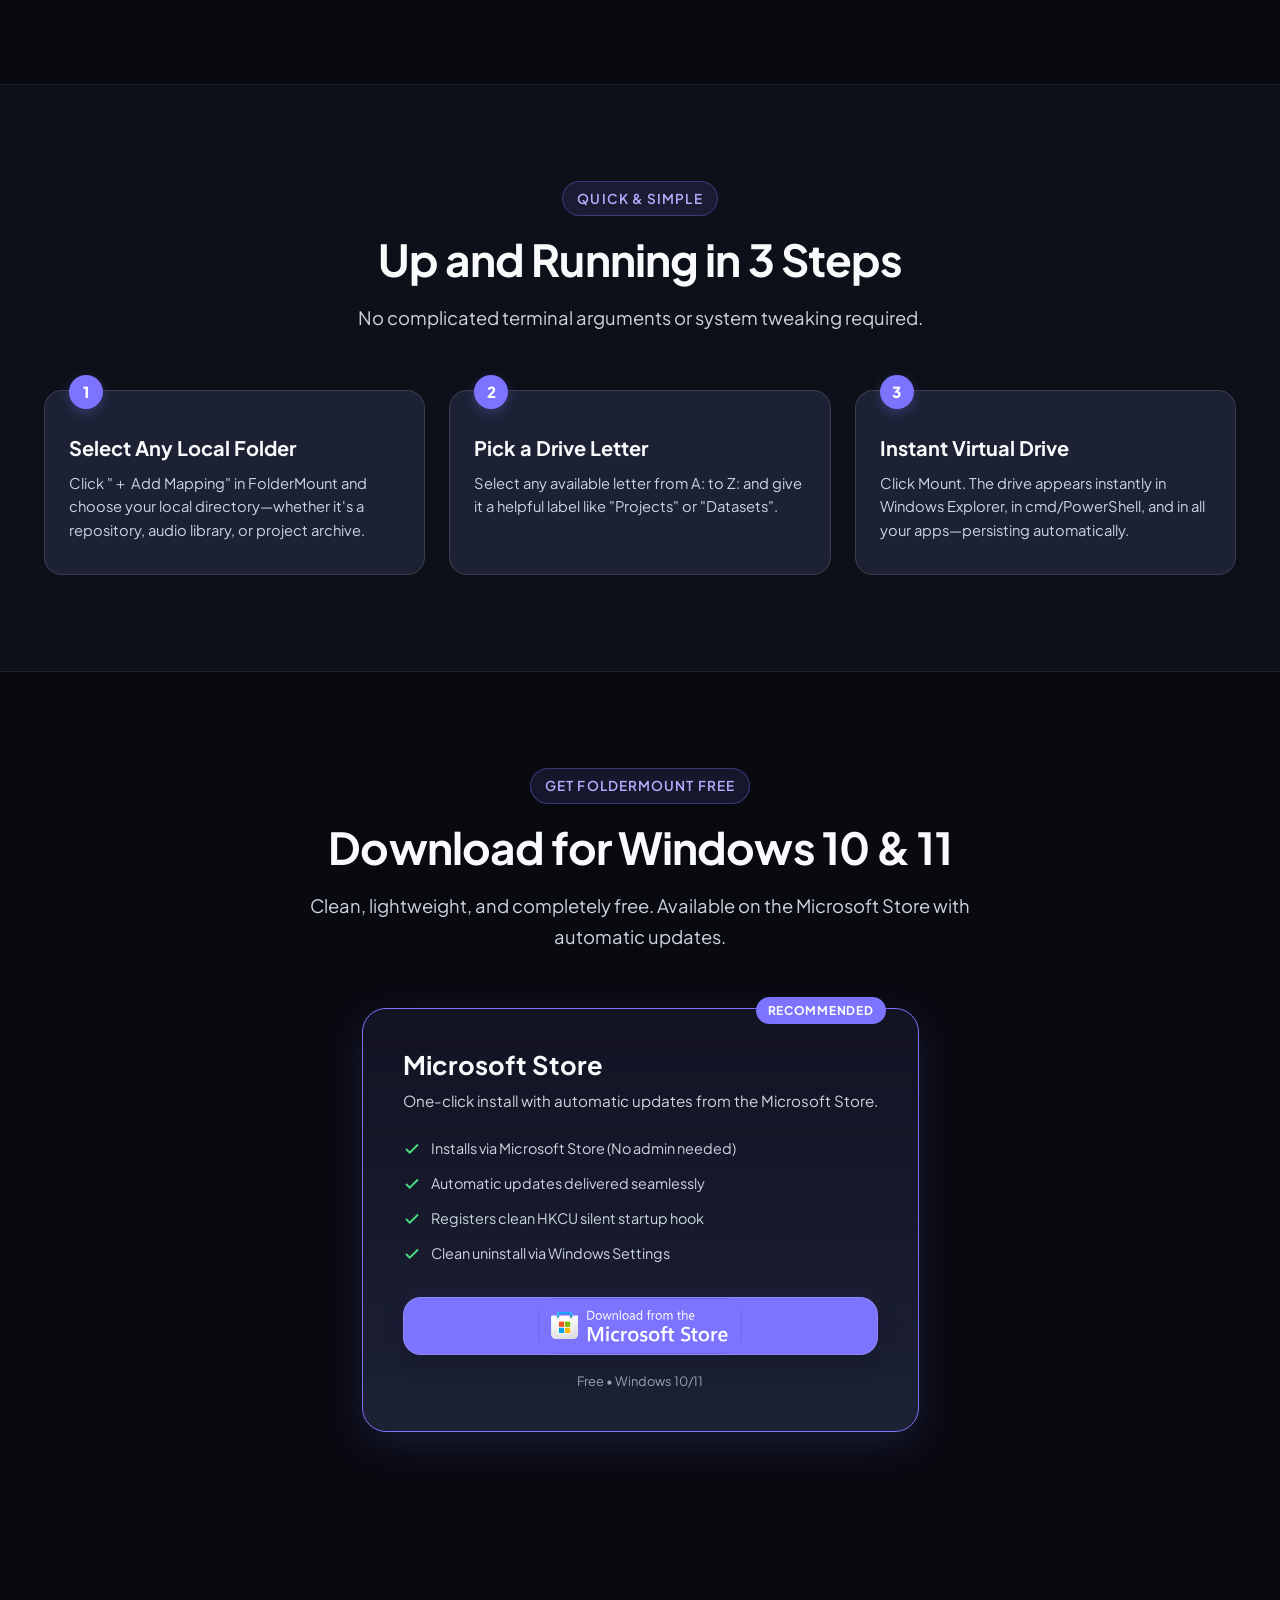
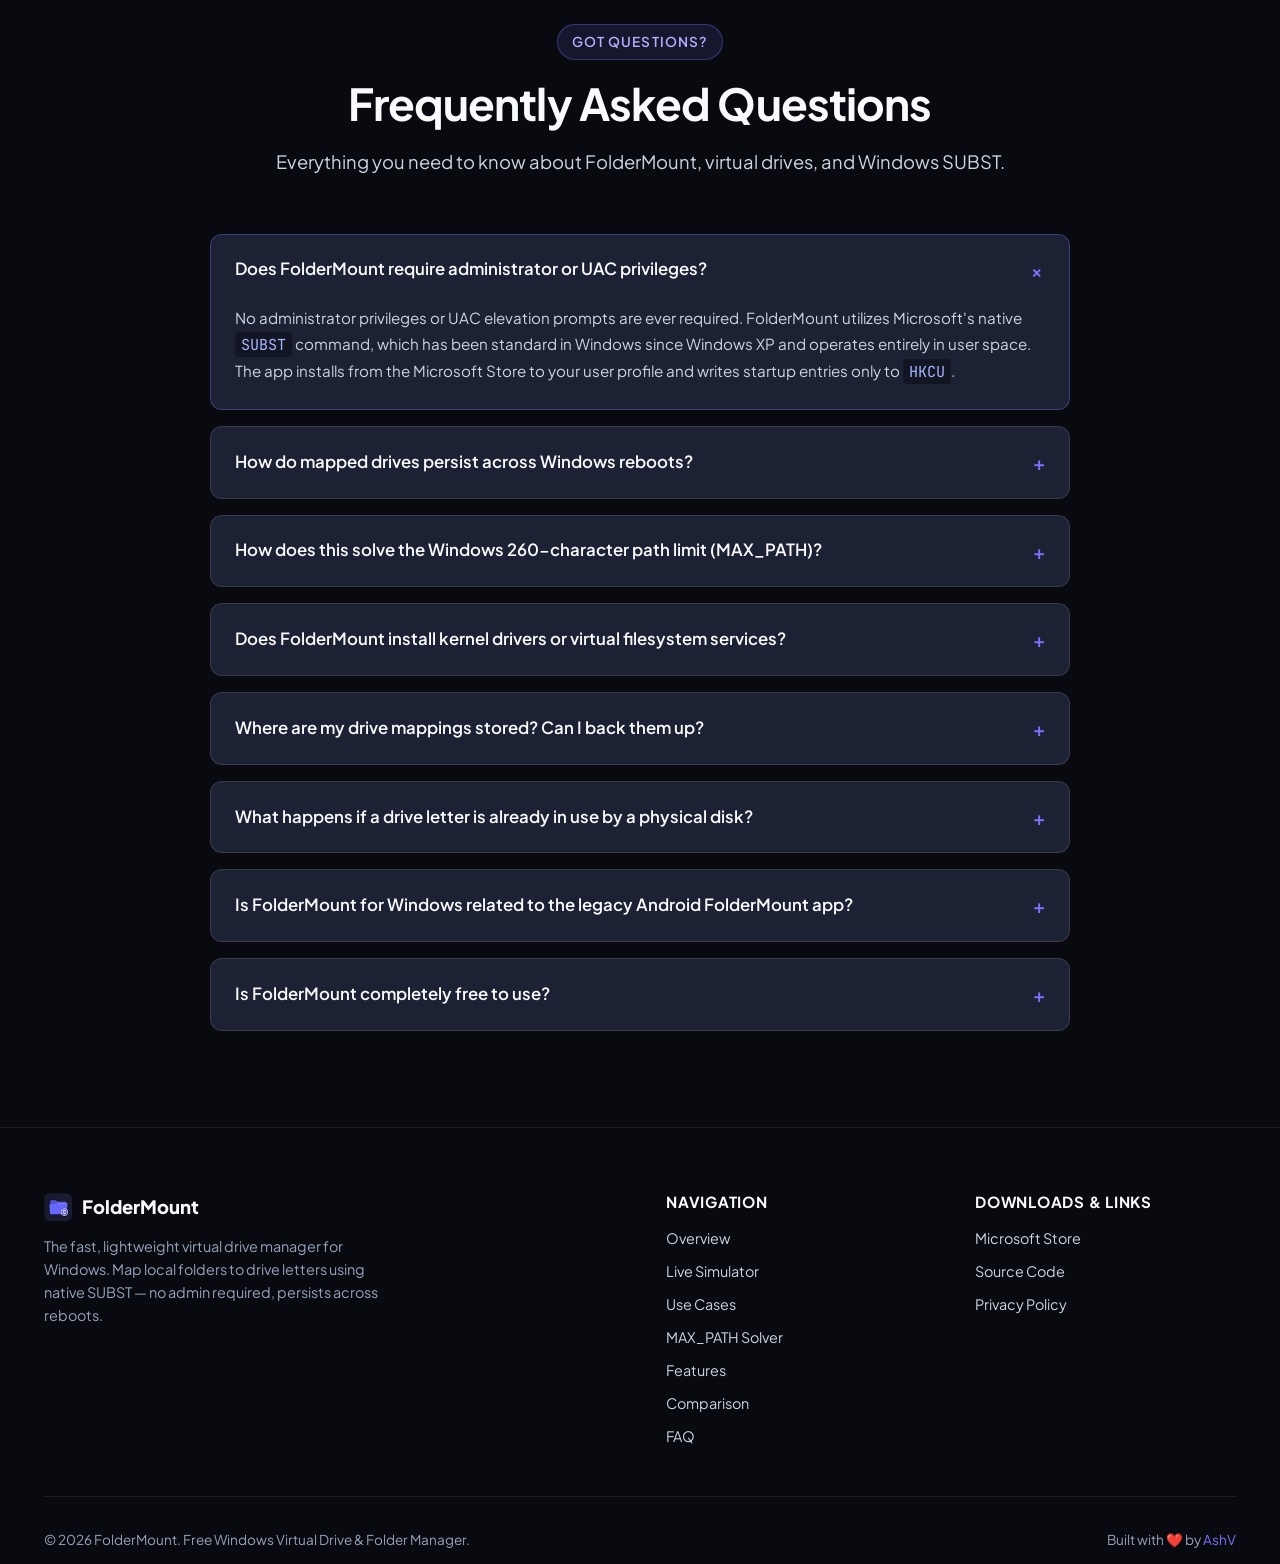
==== commit 05953d05: "feat: add WPF MainWindow interface and interactive documentation website" ====
--- a/docs/index.html
+++ b/docs/index.html
@@ -310,7 +310,7 @@
             <div class="sim-stats">
               <div class="sim-stat-pill">
                 <span class="pulse-dot"></span>
-                <strong id="sim-active-count">3 Active</strong>
+                <strong id="sim-active-count">3 Mounted</strong>
               </div>
               <div class="sim-stat-pill">
                 <span id="sim-total-count">4 Total</span>
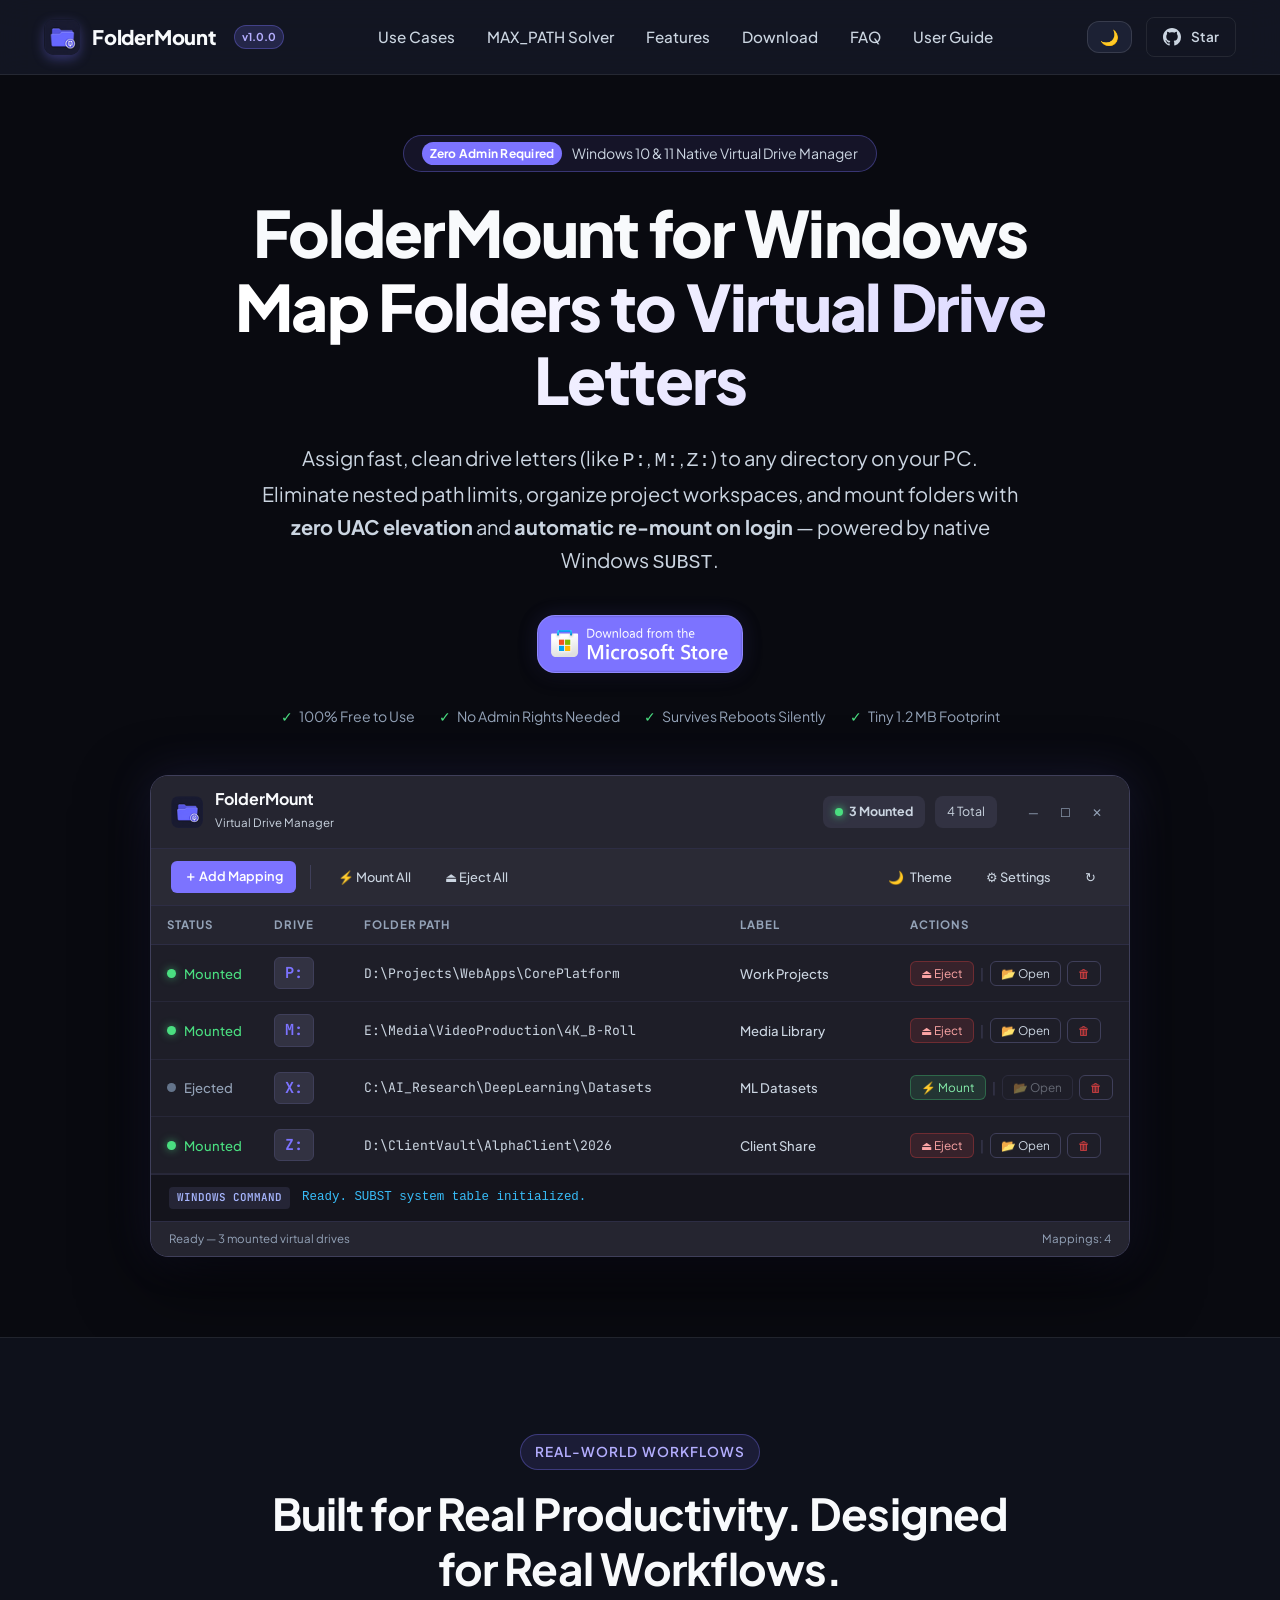
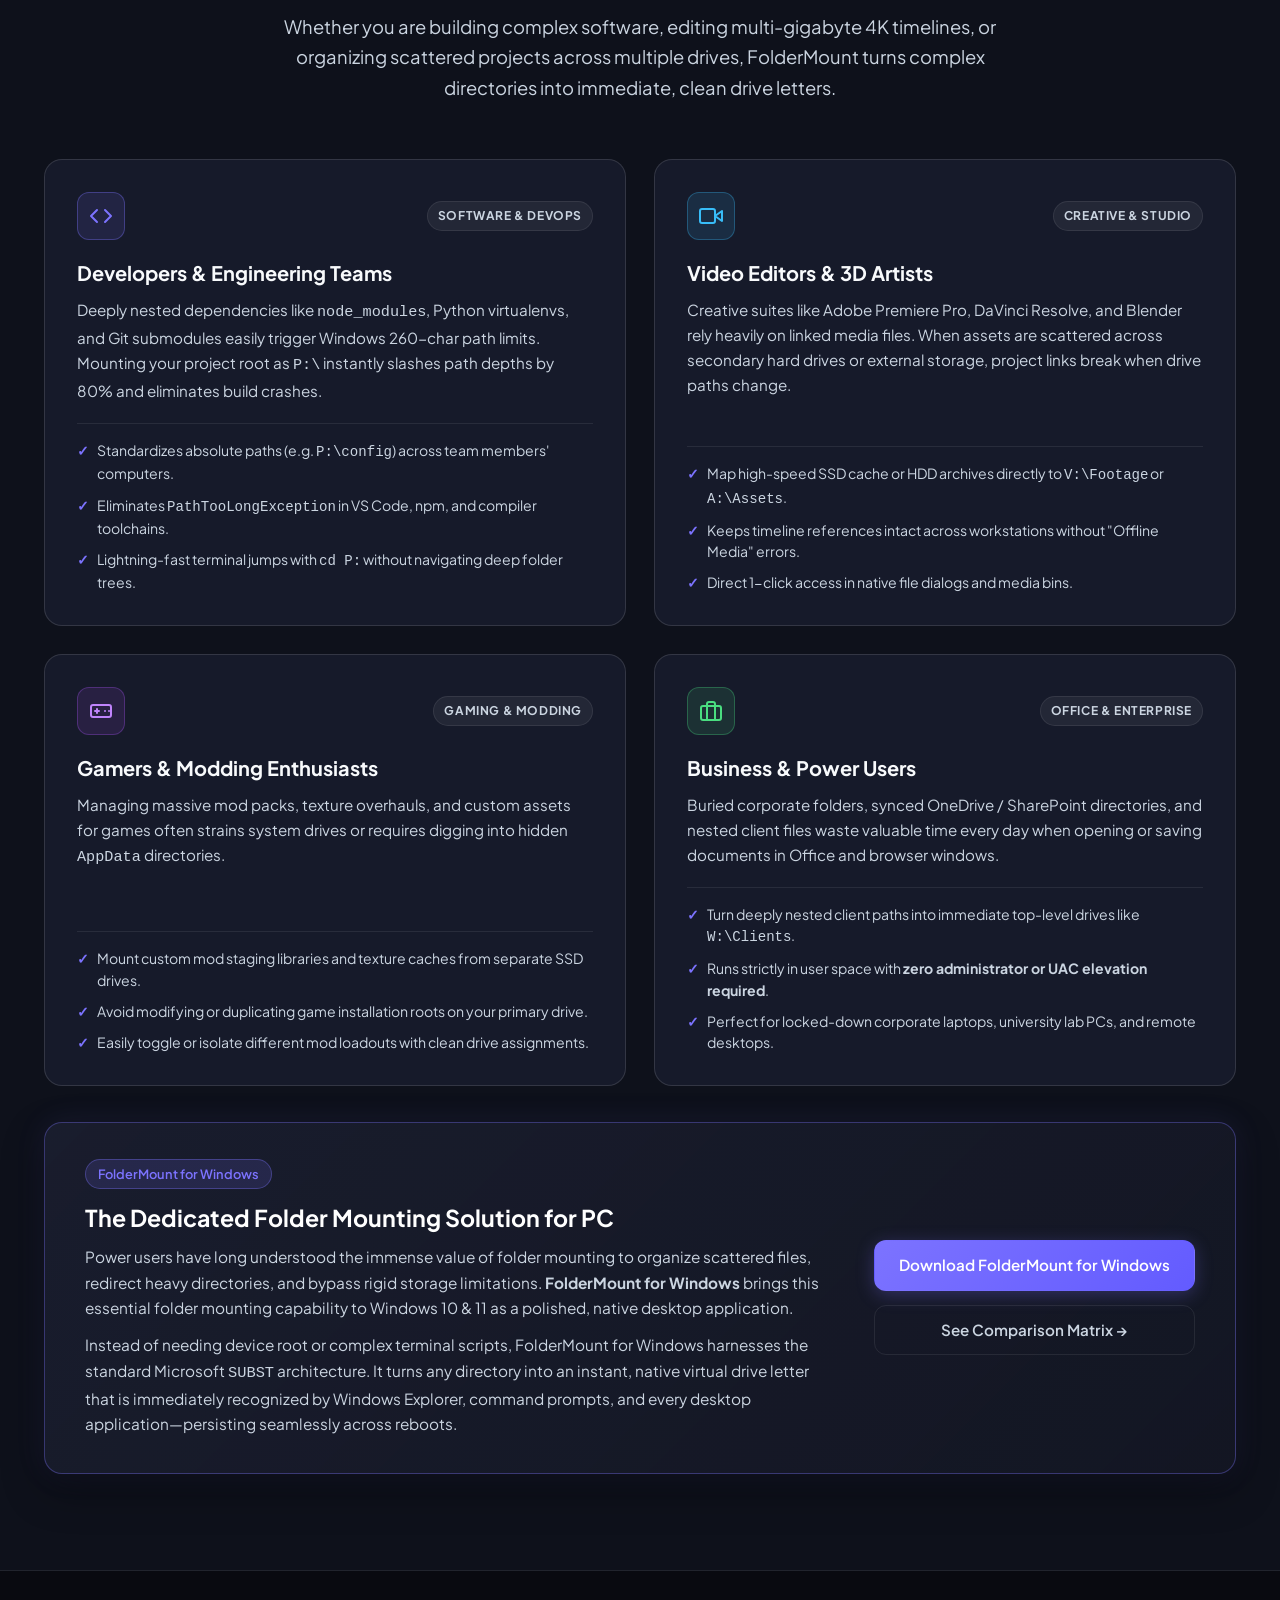
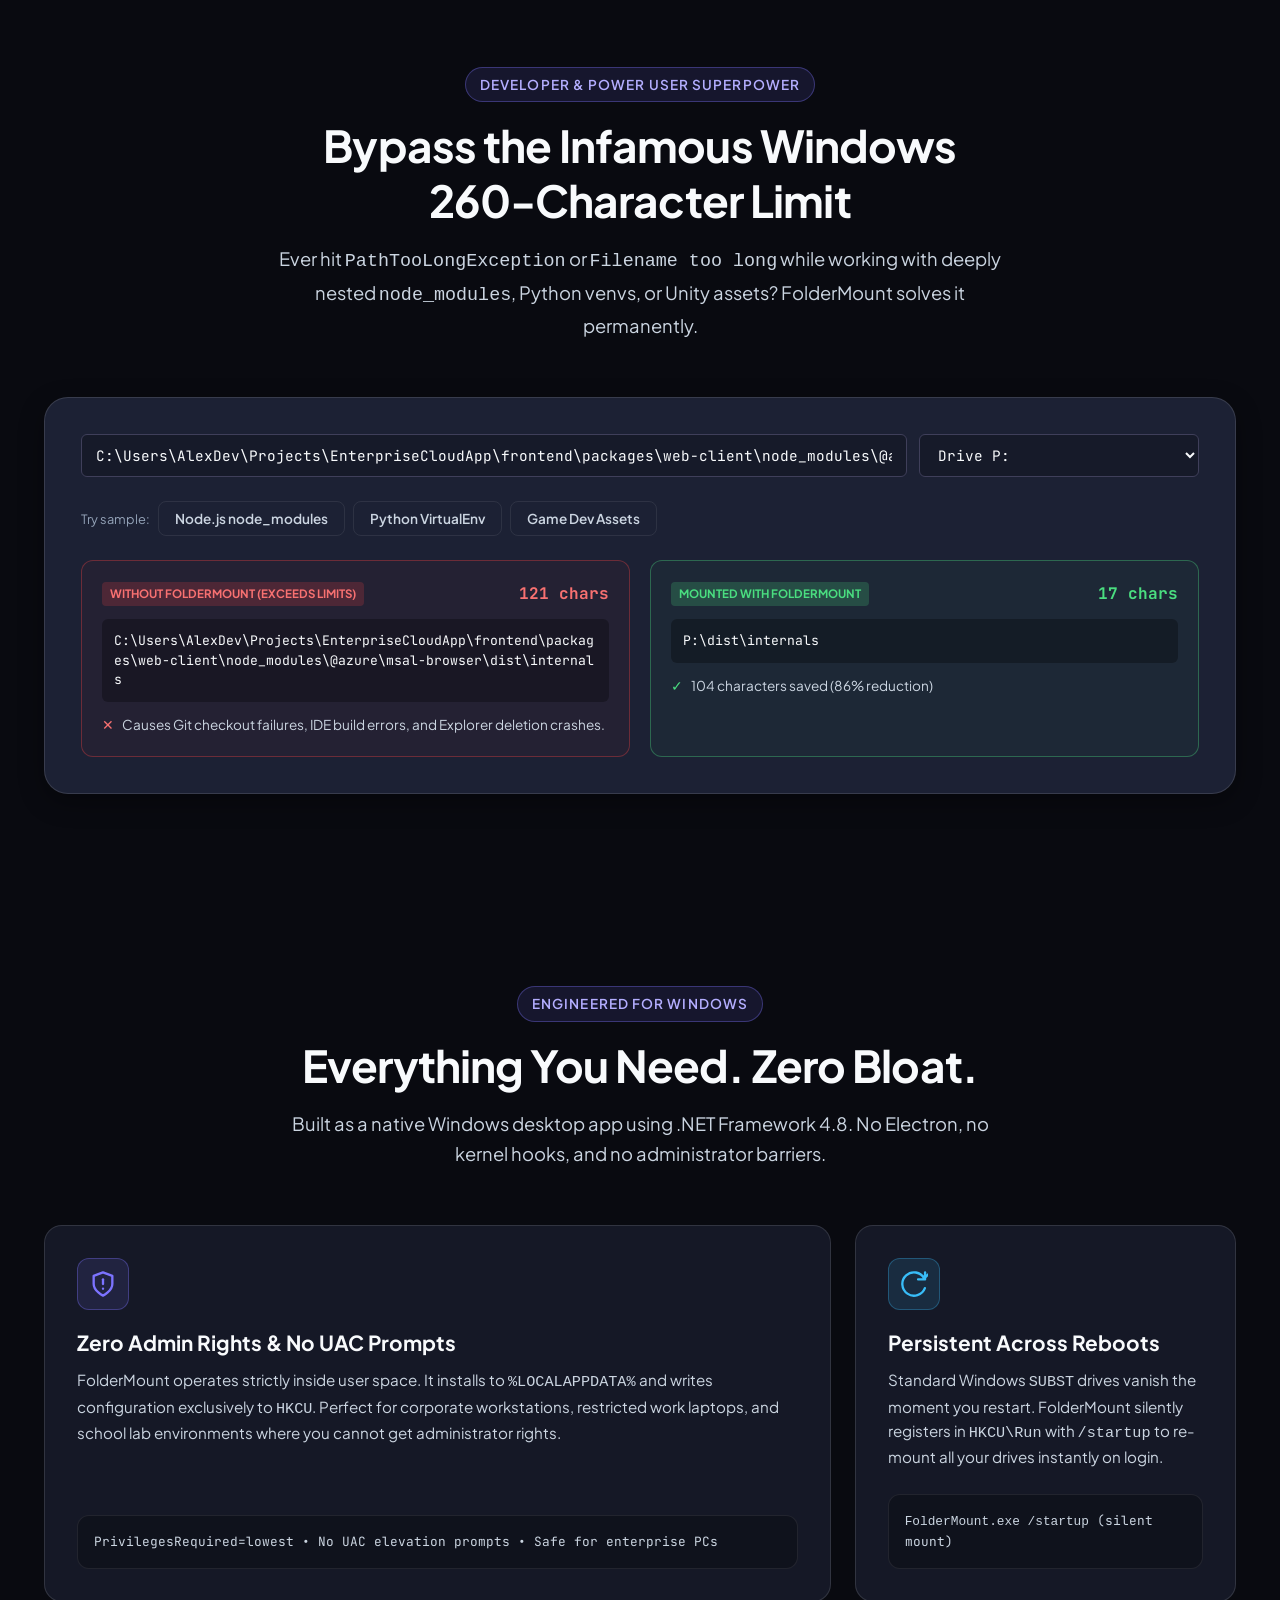
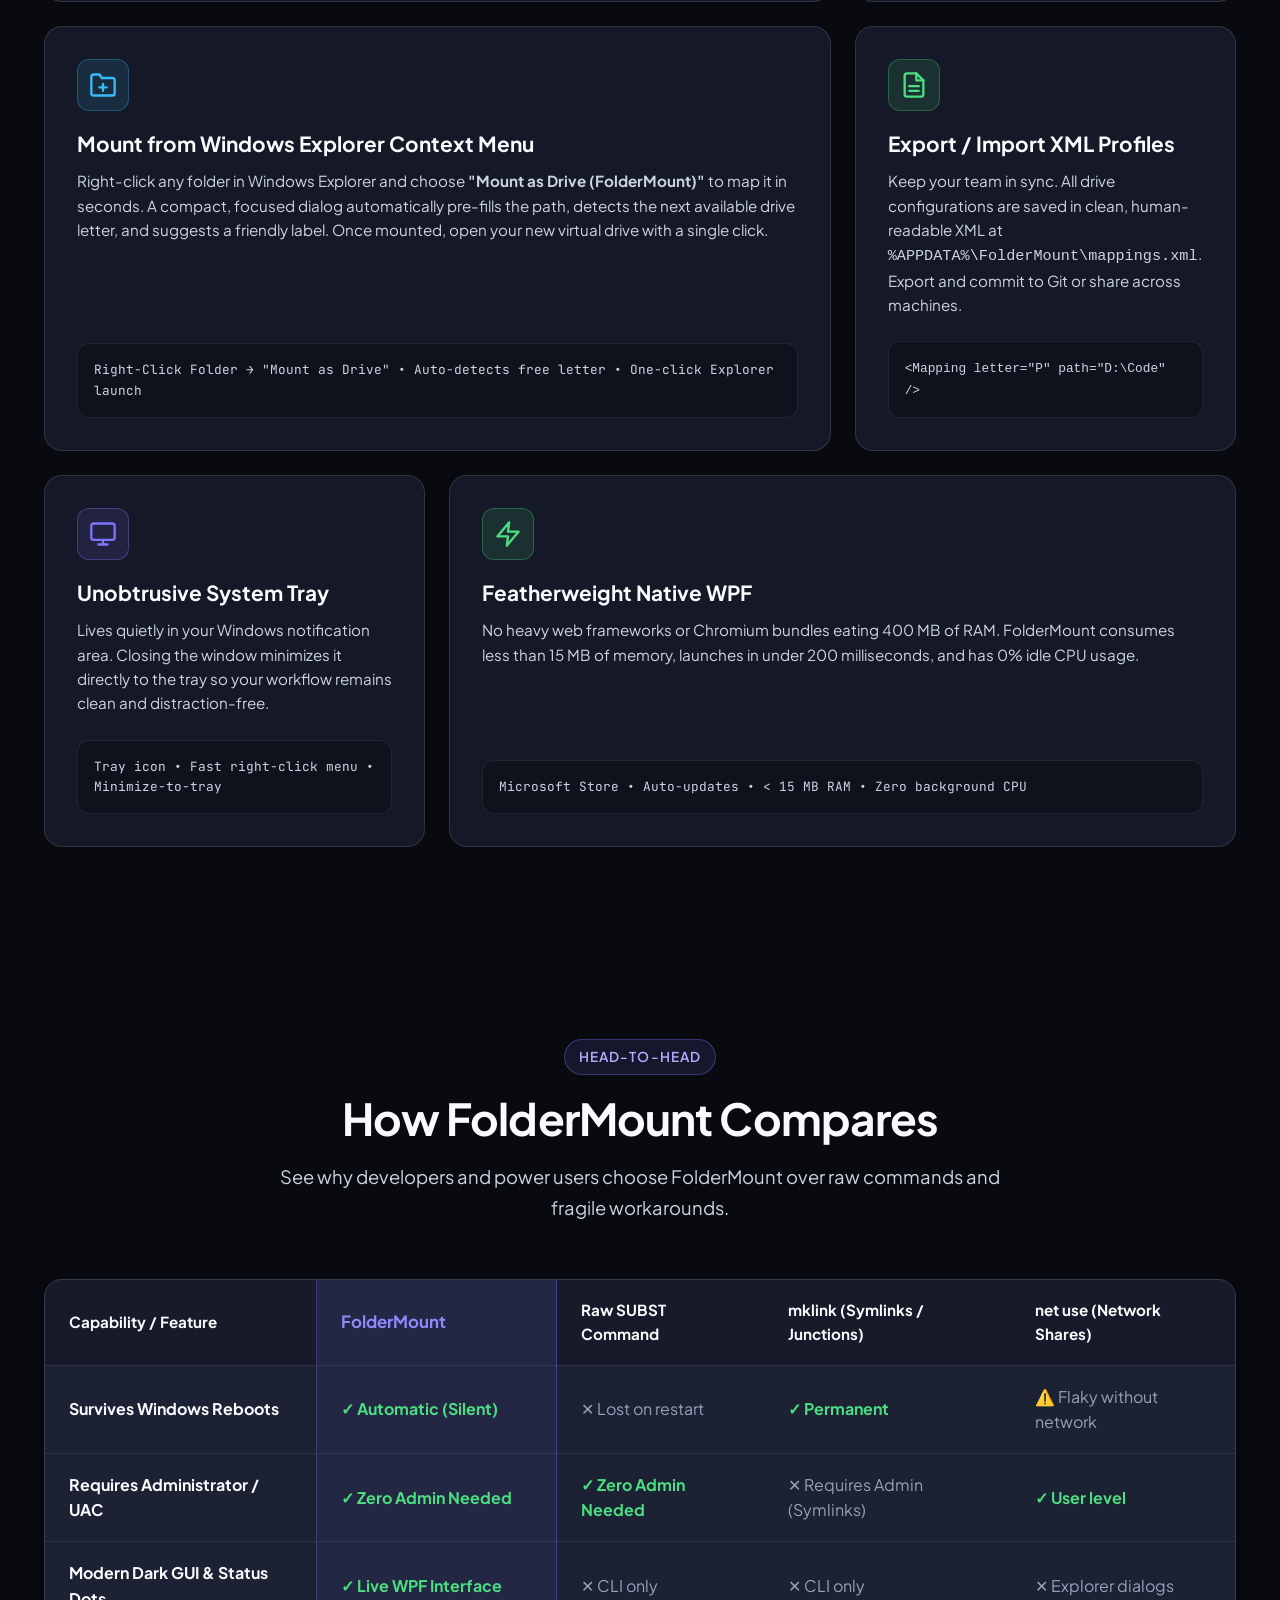
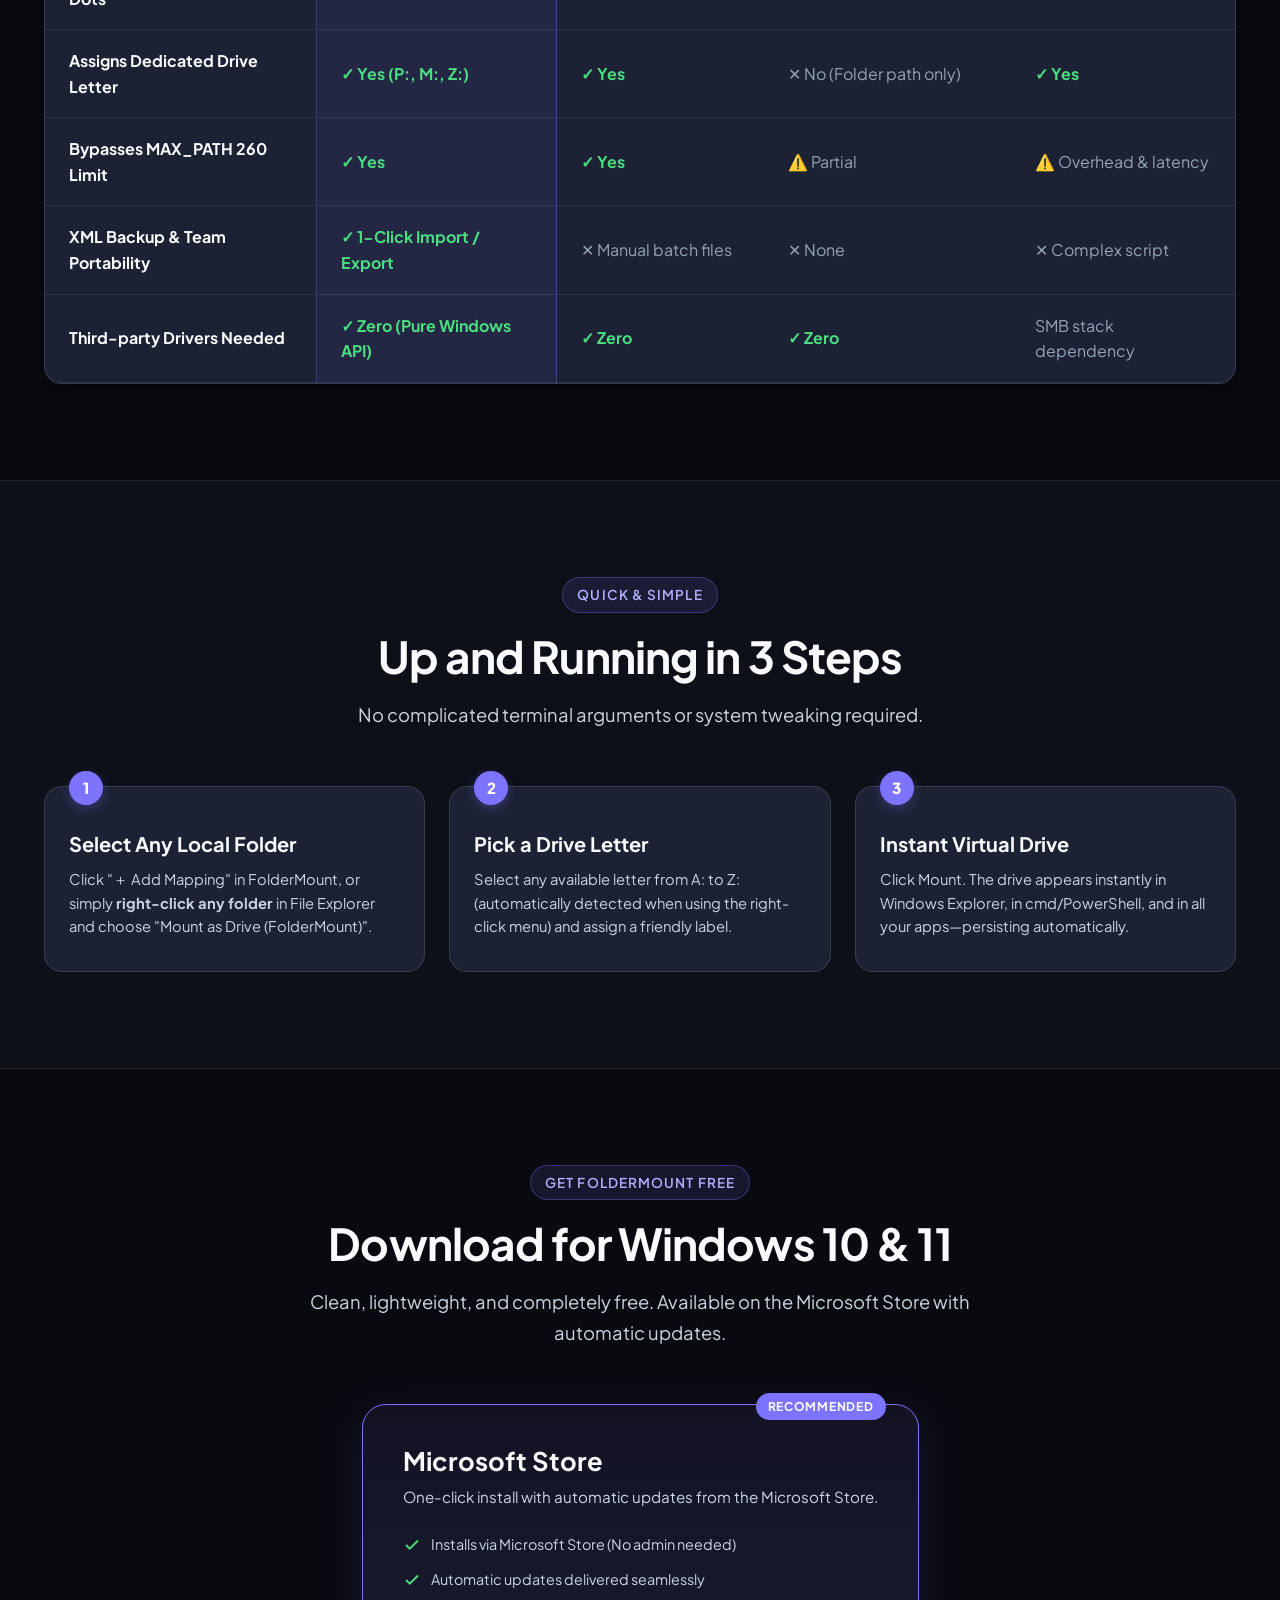
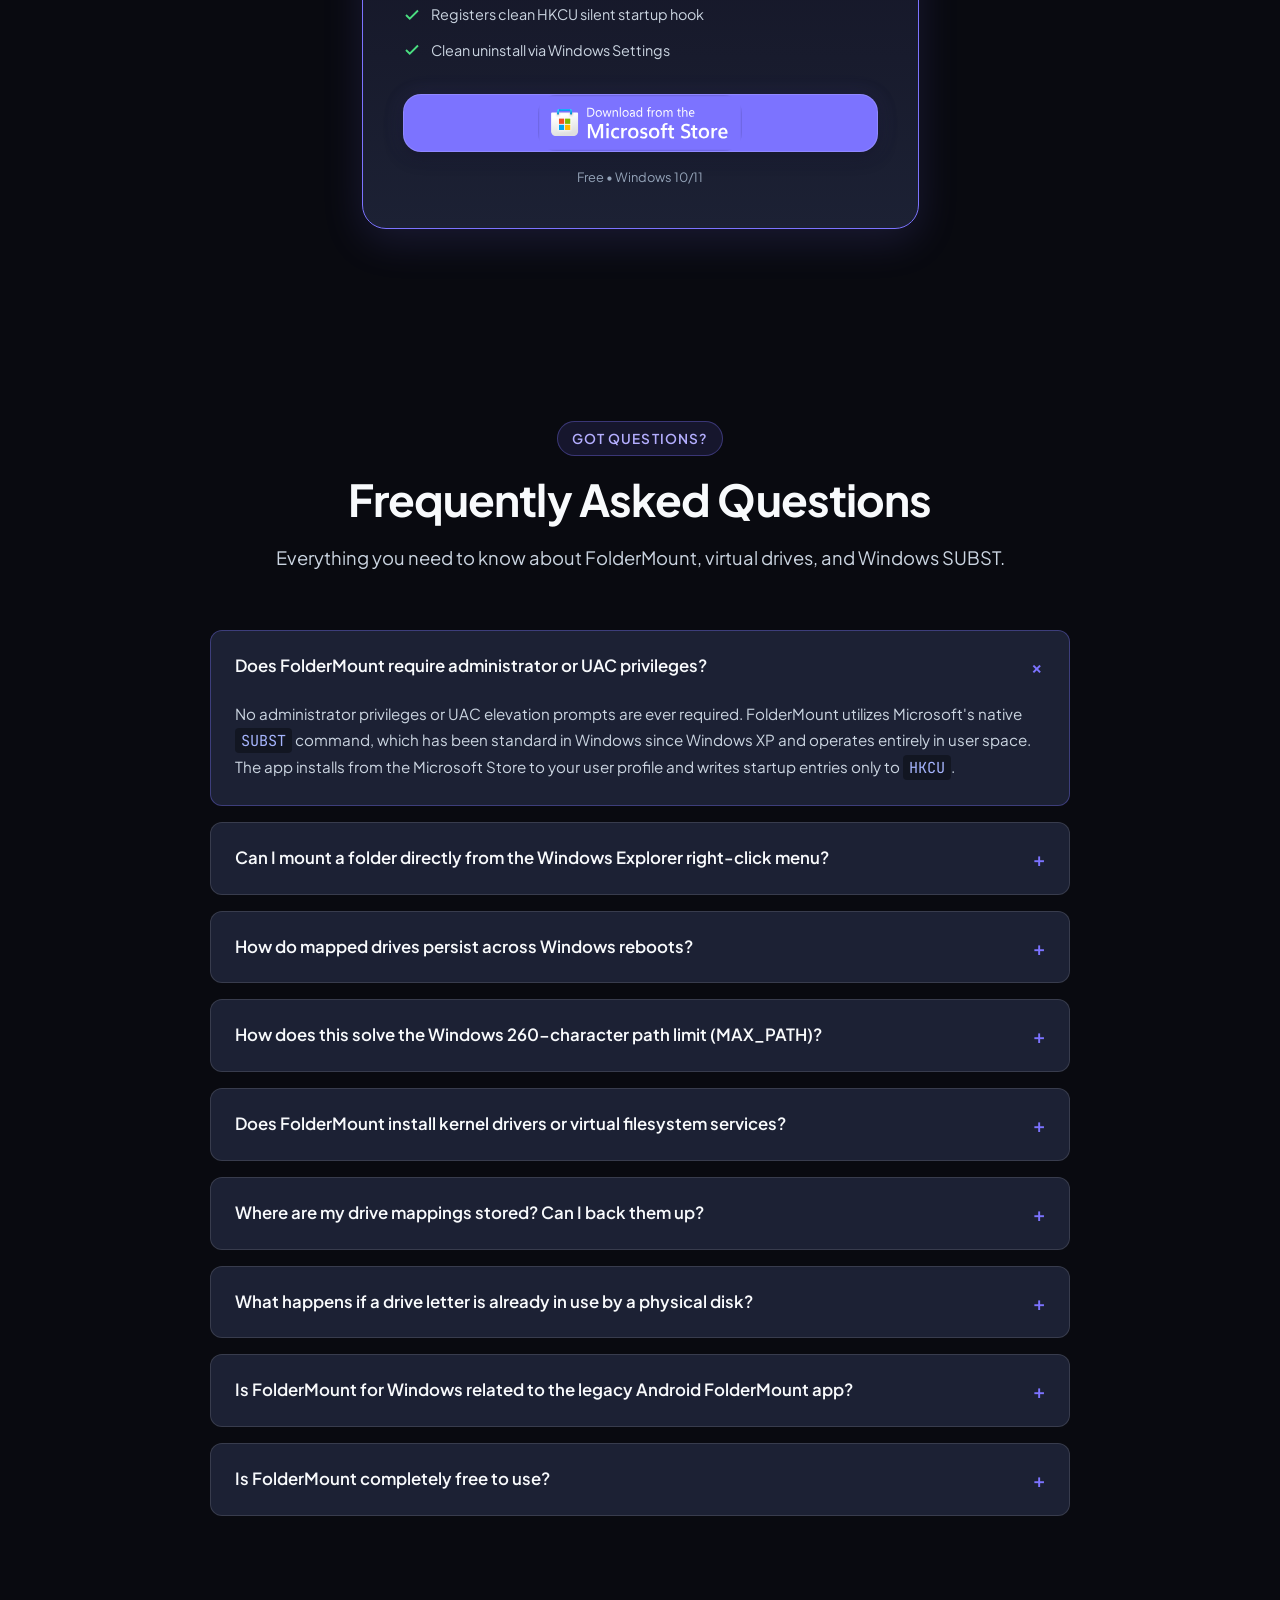
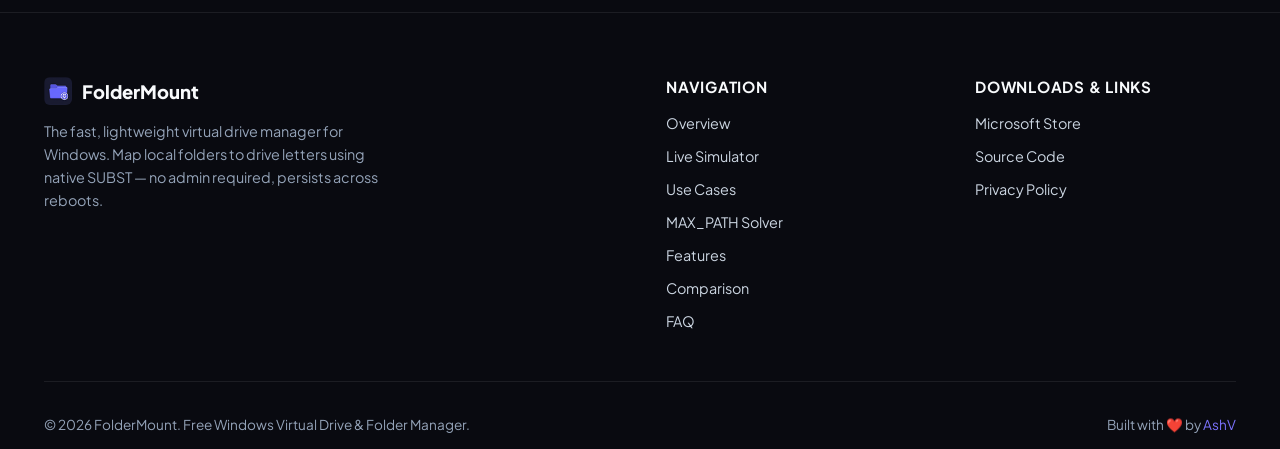
==== commit 7e21c417: "docs: add user guide documentation and update README with Explorer context menu instructions" ====
--- a/docs/index.html
+++ b/docs/index.html
@@ -84,6 +84,7 @@
         },
         "featureList": [
           "Map any local directory to a virtual drive letter via Windows SUBST",
+          "Windows Explorer folder right-click context menu ('Mount as Drive')",
           "No administrator or UAC privileges required",
           "Silent auto-mount at Windows login via HKCU registry",
           "XML persistence with import and export capability",
@@ -647,7 +648,23 @@
             </div>
           </div>
 
-          <!-- Feature 3: XML Portability -->
+          <!-- Feature 3: Explorer Context Menu -->
+          <div class="bento-card col-span-2">
+            <div>
+              <div class="bento-icon cyan">
+                <svg width="28" height="28" viewBox="0 0 24 24" fill="none" stroke="currentColor" stroke-width="2" stroke-linecap="round" stroke-linejoin="round"><path d="M22 19a2 2 0 0 1-2 2H4a2 2 0 0 1-2-2V5a2 2 0 0 1 2-2h5l2 3h9a2 2 0 0 1 2 2z"/><line x1="12" y1="11" x2="12" y2="17"/><line x1="9" y1="14" x2="15" y2="14"/></svg>
+              </div>
+              <h3>Mount from Windows Explorer Context Menu</h3>
+              <p>
+                Right-click any folder in Windows Explorer and choose <strong>"Mount as Drive (FolderMount)"</strong> to map it in seconds. A compact, focused dialog automatically pre-fills the path, detects the next available drive letter, and suggests a friendly label. Once mounted, open your new virtual drive with a single click.
+              </p>
+            </div>
+            <div class="bento-visual">
+              Right-Click Folder &rarr; "Mount as Drive" &bull; Auto-detects free letter &bull; One-click Explorer launch
+            </div>
+          </div>
+
+          <!-- Feature 4: XML Portability -->
           <div class="bento-card">
             <div>
               <div class="bento-icon green">
@@ -663,7 +680,7 @@
             </div>
           </div>
 
-          <!-- Feature 4: System Tray Integration -->
+          <!-- Feature 5: System Tray Integration -->
           <div class="bento-card">
             <div>
               <div class="bento-icon">
@@ -679,10 +696,10 @@
             </div>
           </div>
 
-          <!-- Feature 5: Native WPF Lightweight -->
-          <div class="bento-card">
+          <!-- Feature 6: Native WPF Lightweight -->
+          <div class="bento-card col-span-2">
             <div>
-              <div class="bento-icon cyan">
+              <div class="bento-icon green">
                 <svg width="28" height="28" viewBox="0 0 24 24" fill="none" stroke="currentColor" stroke-width="2" stroke-linecap="round" stroke-linejoin="round"><polygon points="13 2 3 14 12 14 11 22 21 10 12 10 13 2"/></svg>
               </div>
               <h3>Featherweight Native WPF</h3>
@@ -691,7 +708,7 @@
               </p>
             </div>
             <div class="bento-visual">
-              Microsoft Store &bull; Auto-updates &bull; &lt; 15 MB RAM
+              Microsoft Store &bull; Auto-updates &bull; &lt; 15 MB RAM &bull; Zero background CPU
             </div>
           </div>
         </div>
@@ -793,13 +810,13 @@
           <div class="step-card">
             <div class="step-number">1</div>
             <h3>Select Any Local Folder</h3>
-            <p>Click "＋ Add Mapping" in FolderMount and choose your local directory—whether it's a repository, audio library, or project archive.</p>
+            <p>Click "＋ Add Mapping" in FolderMount, or simply <strong>right-click any folder</strong> in File Explorer and choose "Mount as Drive (FolderMount)".</p>
           </div>
 
           <div class="step-card">
             <div class="step-number">2</div>
             <h3>Pick a Drive Letter</h3>
-            <p>Select any available letter from A: to Z: and give it a helpful label like "Projects" or "Datasets".</p>
+            <p>Select any available letter from A: to Z: (automatically detected when using the right-click menu) and assign a friendly label.</p>
           </div>
 
           <div class="step-card">
@@ -887,6 +904,16 @@
 
           <details class="faq-item">
             <summary class="faq-question">
+              <span>Can I mount a folder directly from the Windows Explorer right-click menu?</span>
+              <span class="faq-icon">+</span>
+            </summary>
+            <div class="faq-answer">
+              Yes! FolderMount includes seamless Windows Explorer right-click integration. Simply right-click any folder (on Windows 11, press <kbd style="background: var(--bg-card); padding: 2px 6px; border-radius: 4px; border: 1px solid var(--border-card); font-size: 0.85em; font-family: var(--font-mono);">Shift + Right Click</kbd> or choose <em>Show more options</em>) and select <strong>"Mount as Drive (FolderMount)"</strong>. A focused popup pre-fills the folder path, selects the next free drive letter, and creates the virtual drive instantly. You even get a prompt to open the new drive in File Explorer right away. You can toggle this feature on or off anytime in FolderMount Settings without needing administrator rights.
+            </div>
+          </details>
+
+          <details class="faq-item">
+            <summary class="faq-question">
               <span>How do mapped drives persist across Windows reboots?</span>
               <span class="faq-icon">+</span>
             </summary>
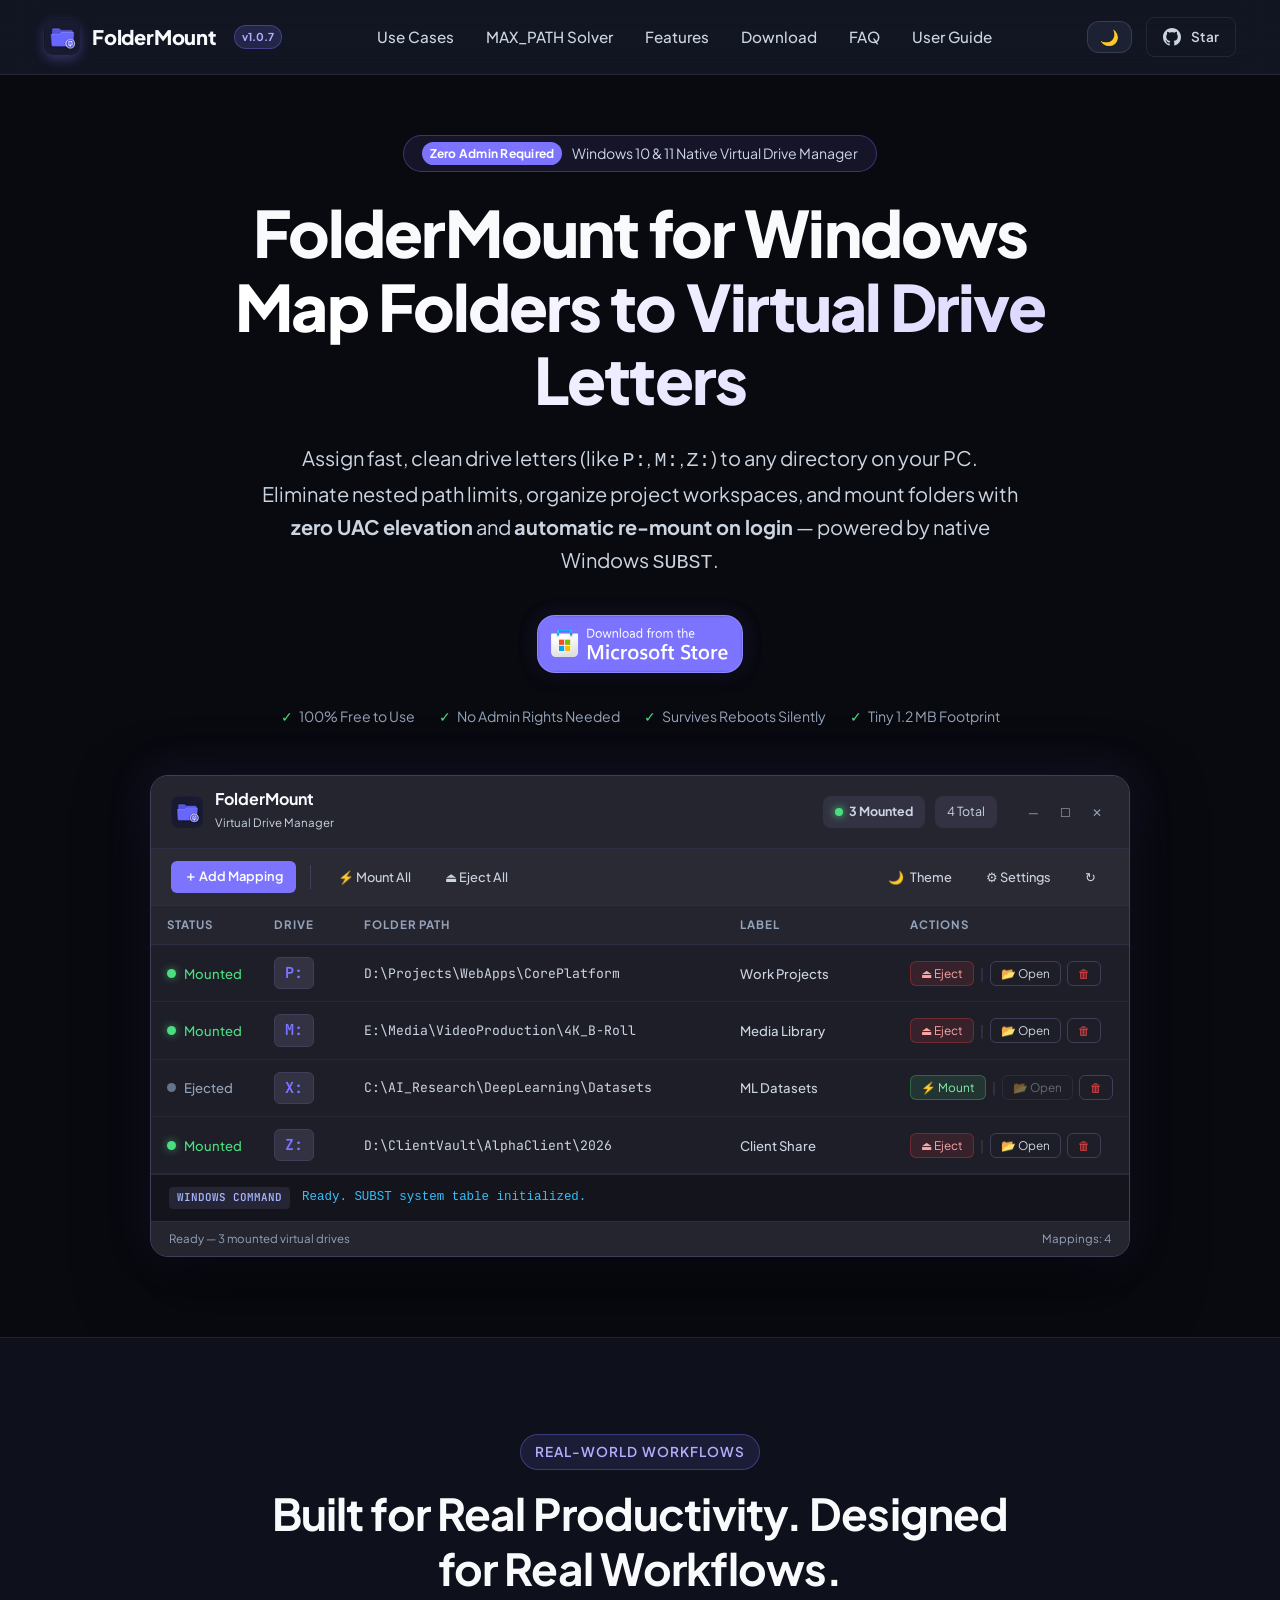
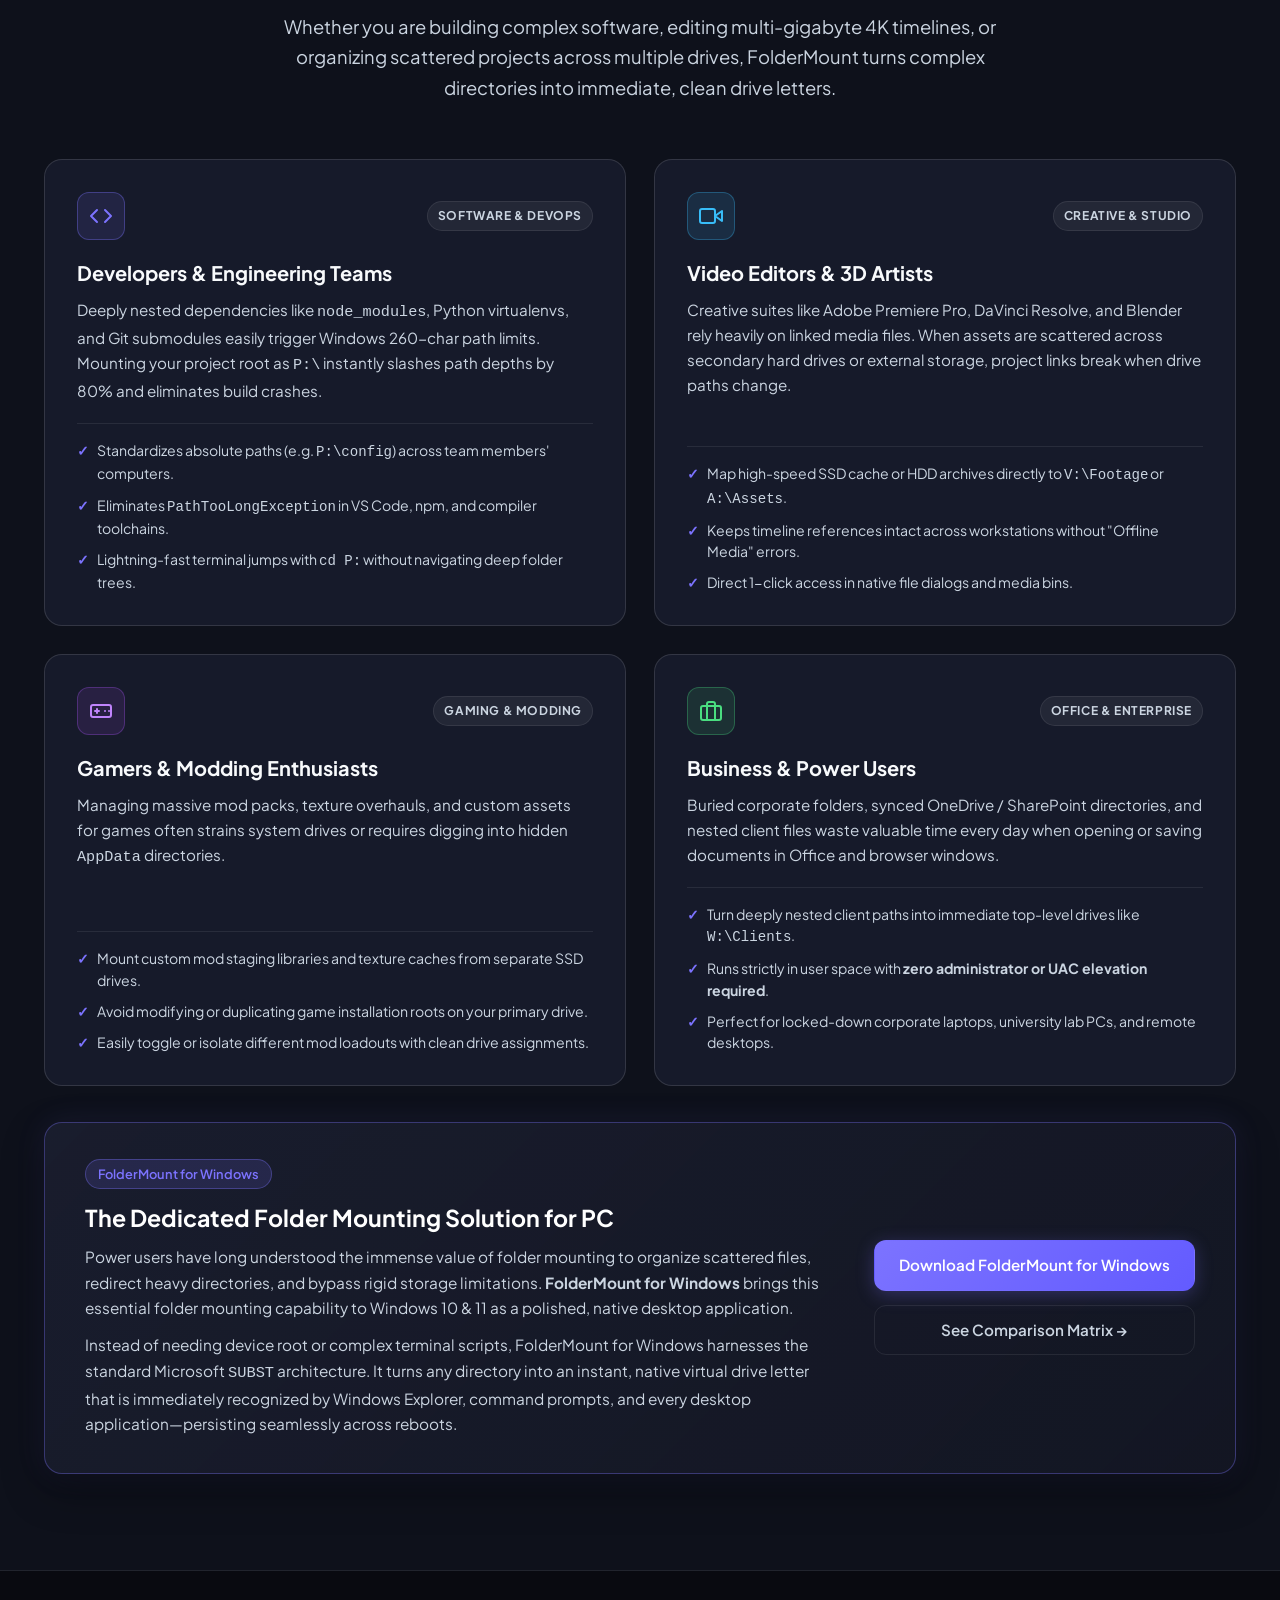
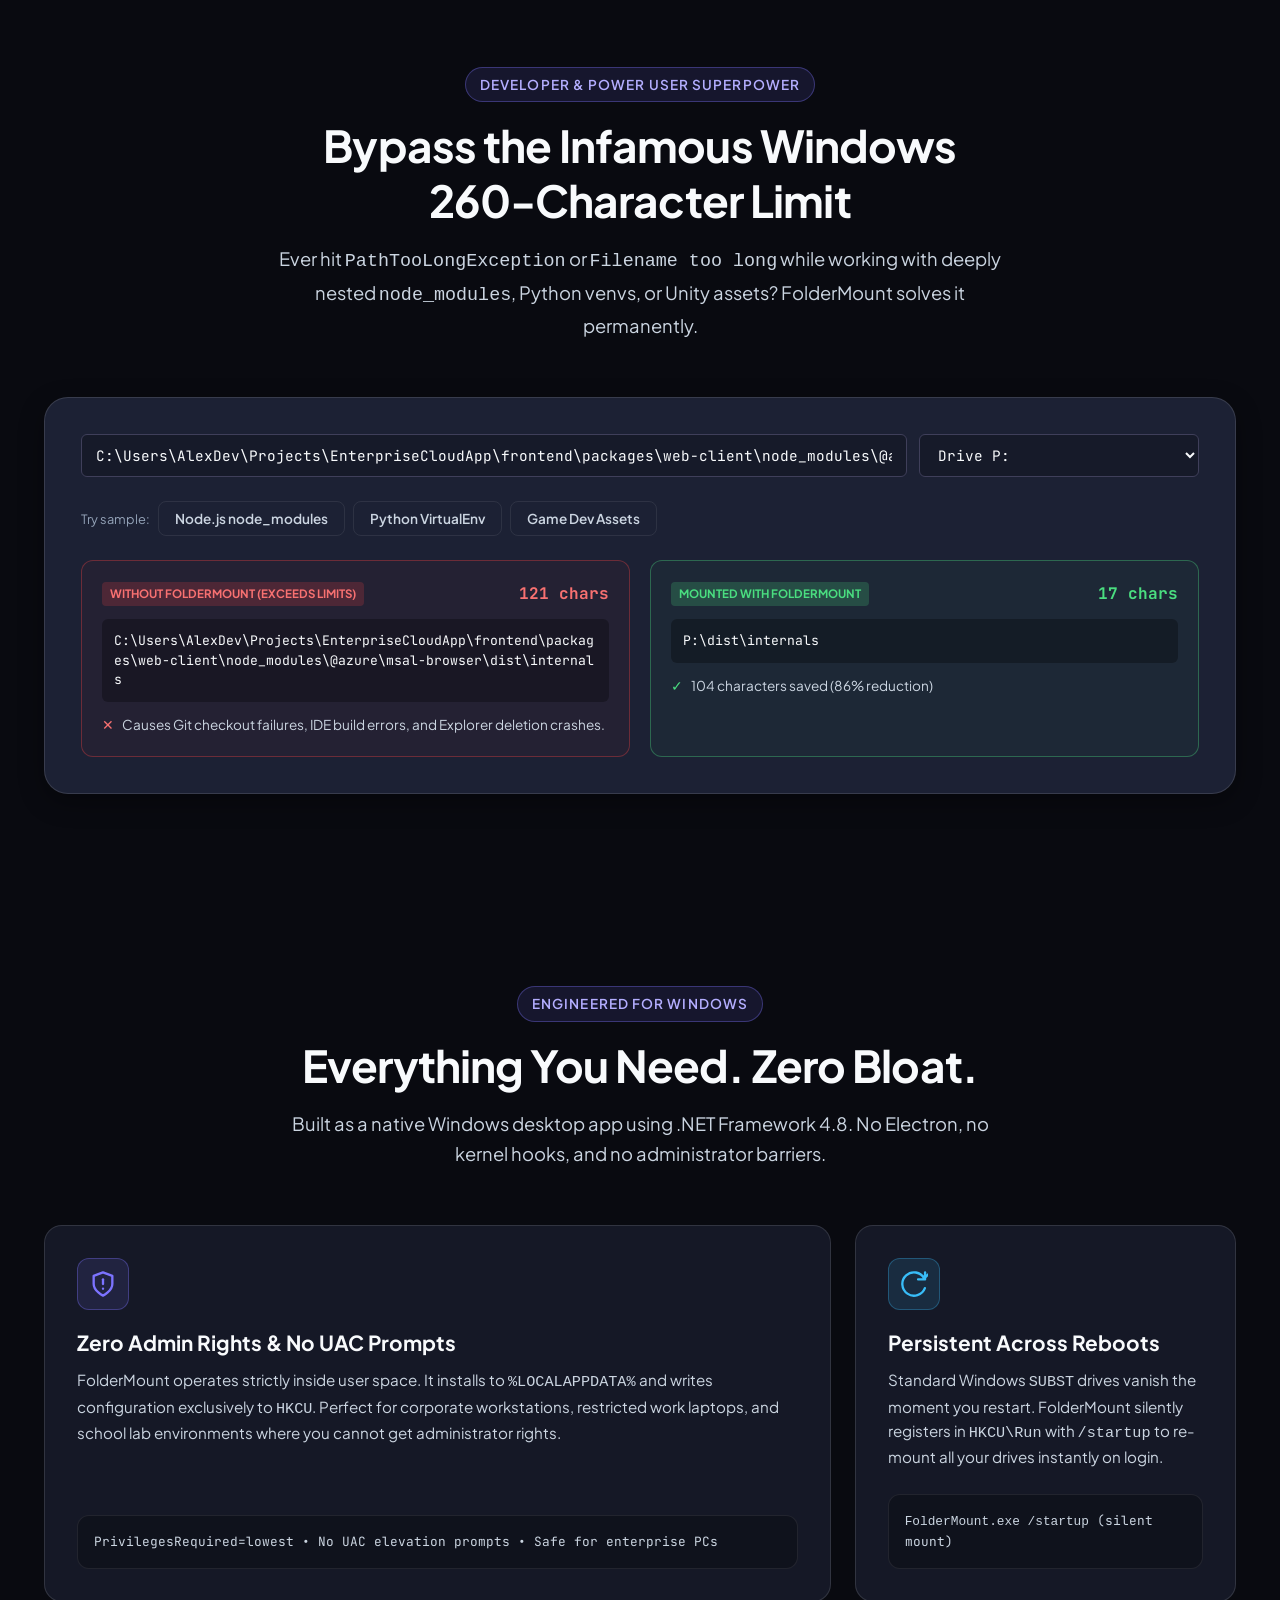
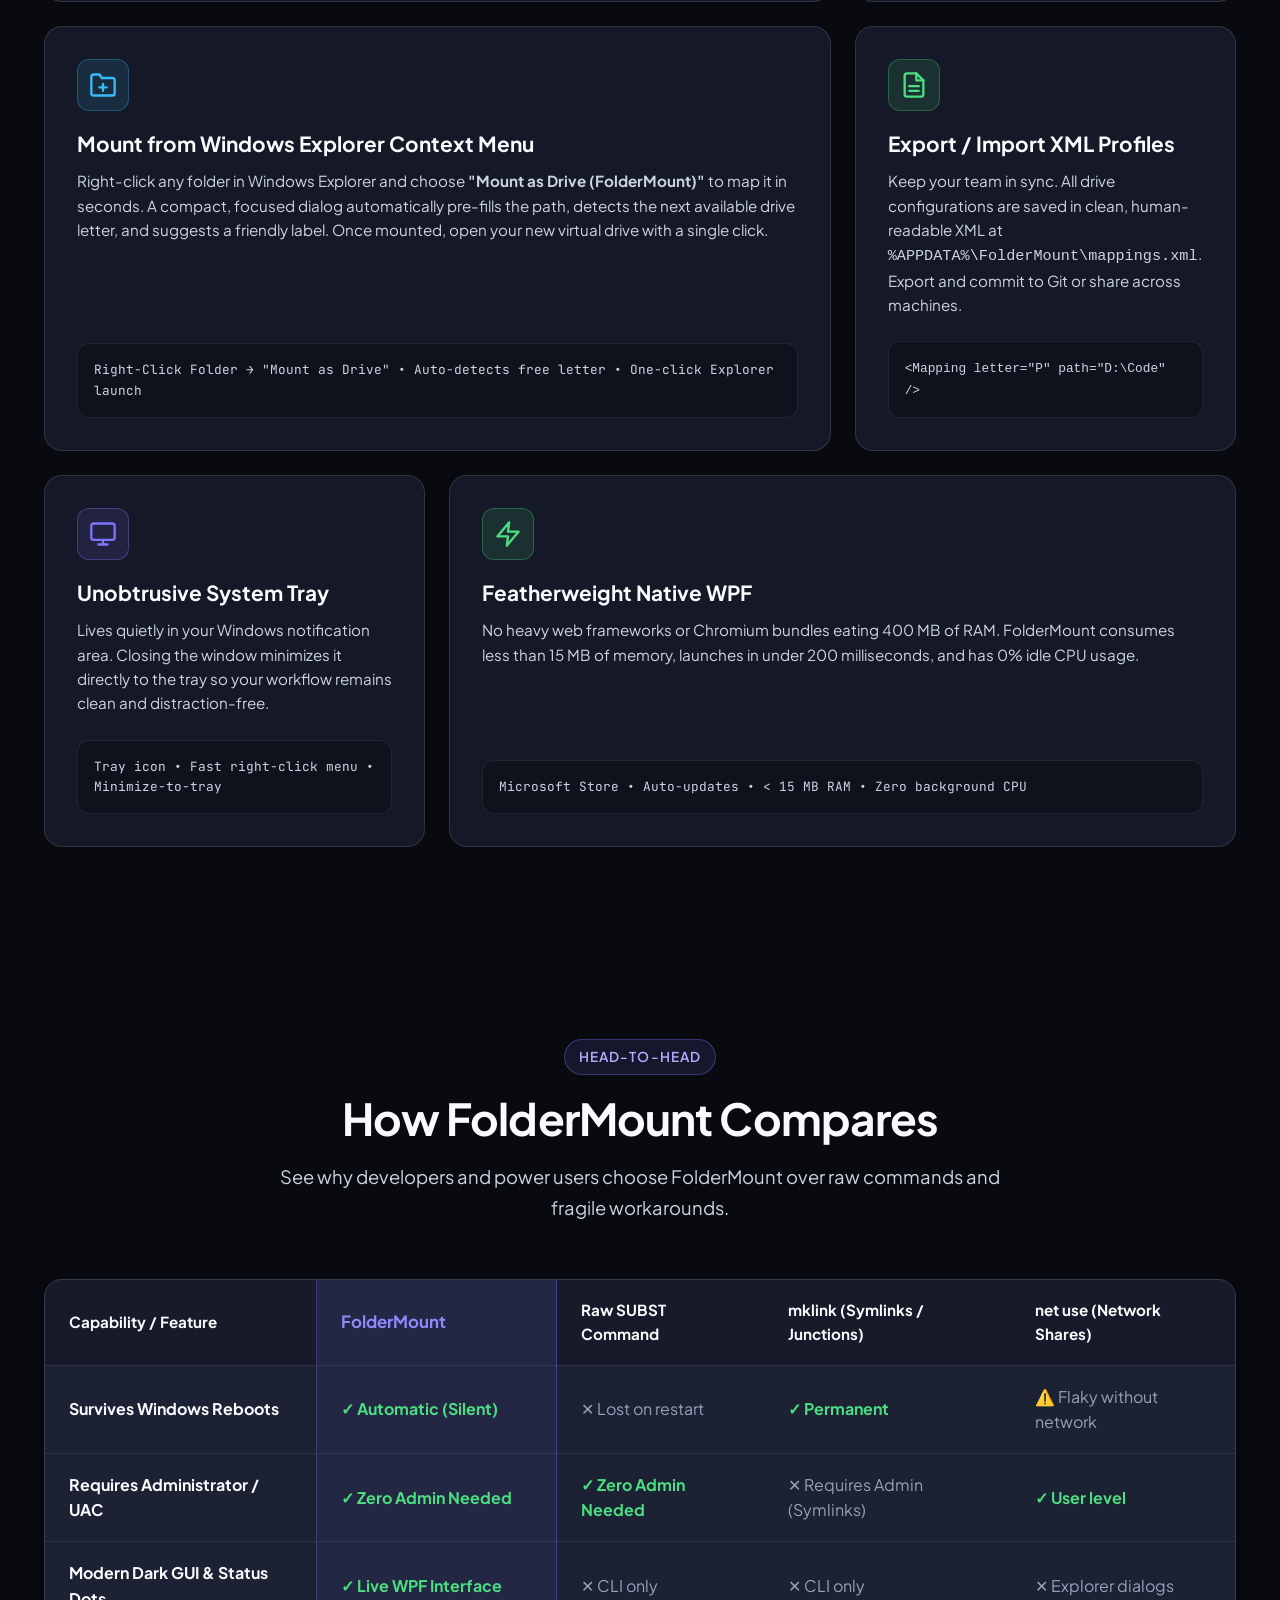
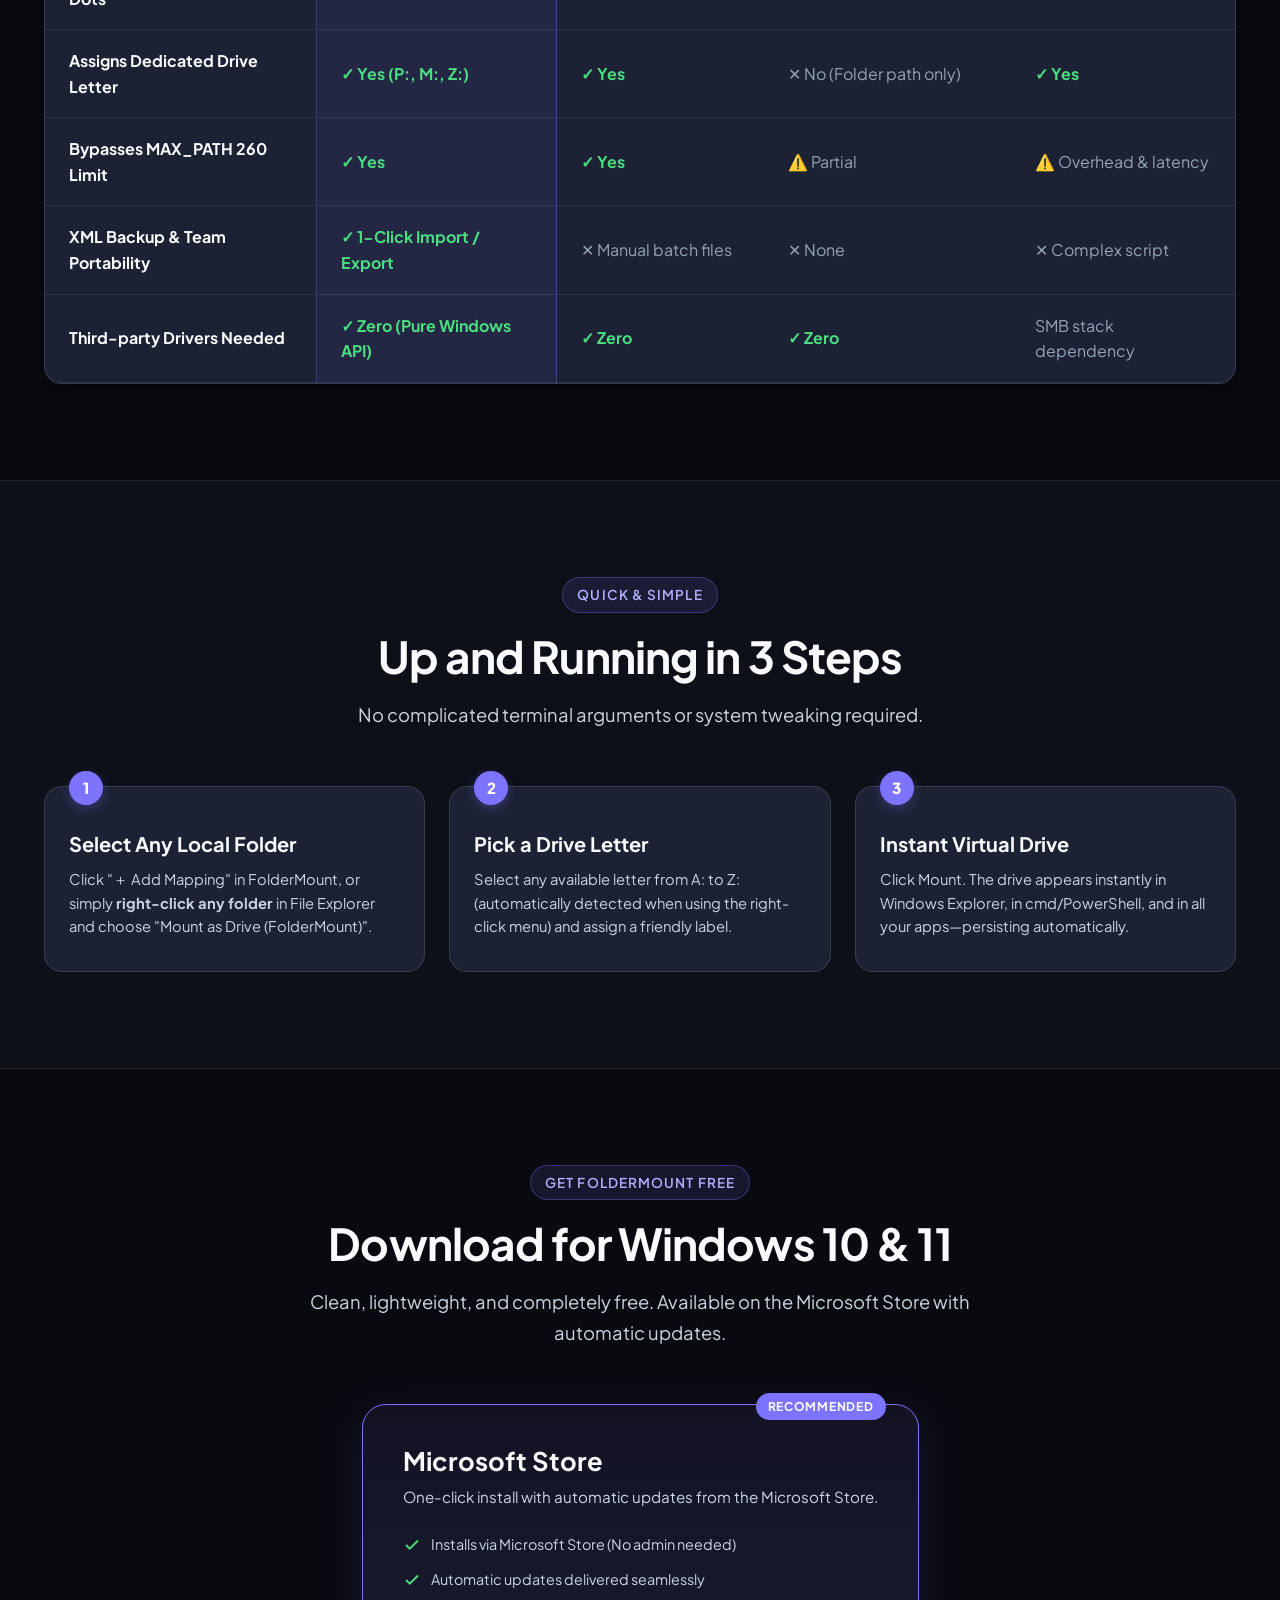
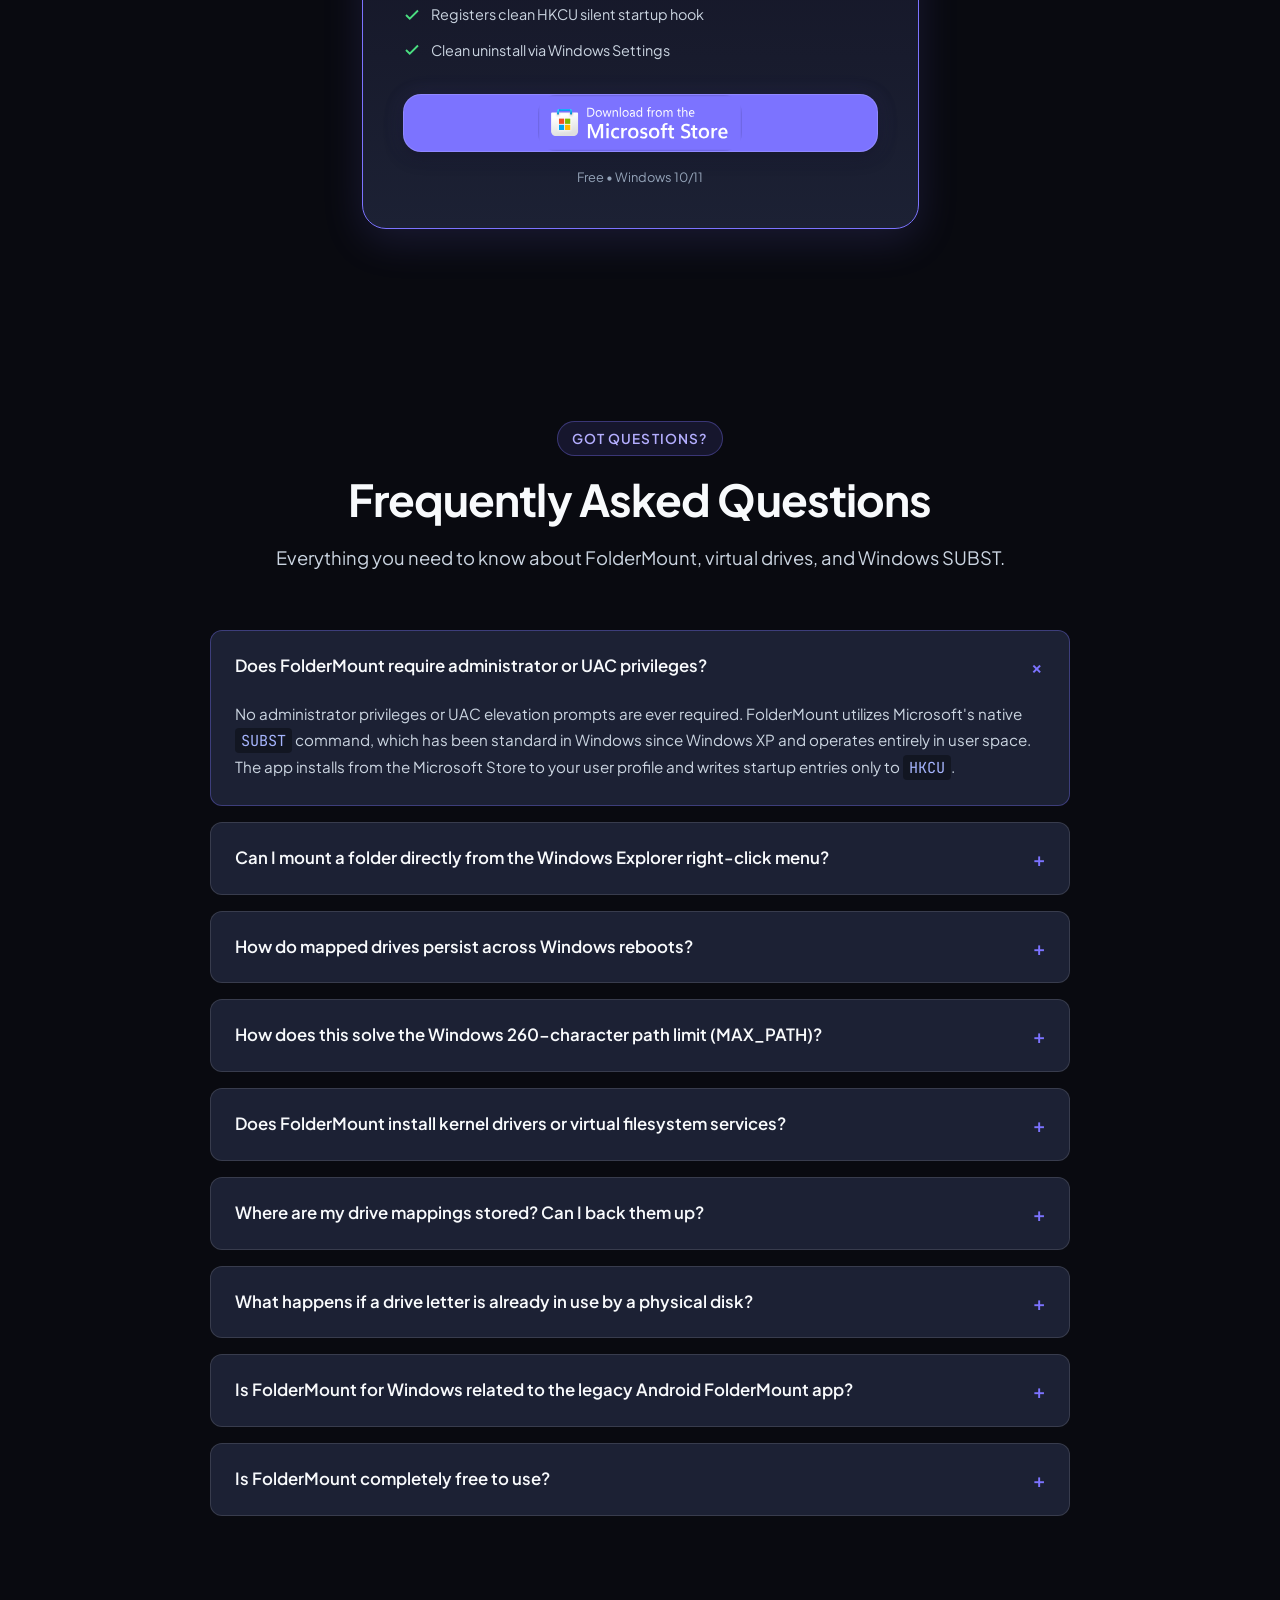
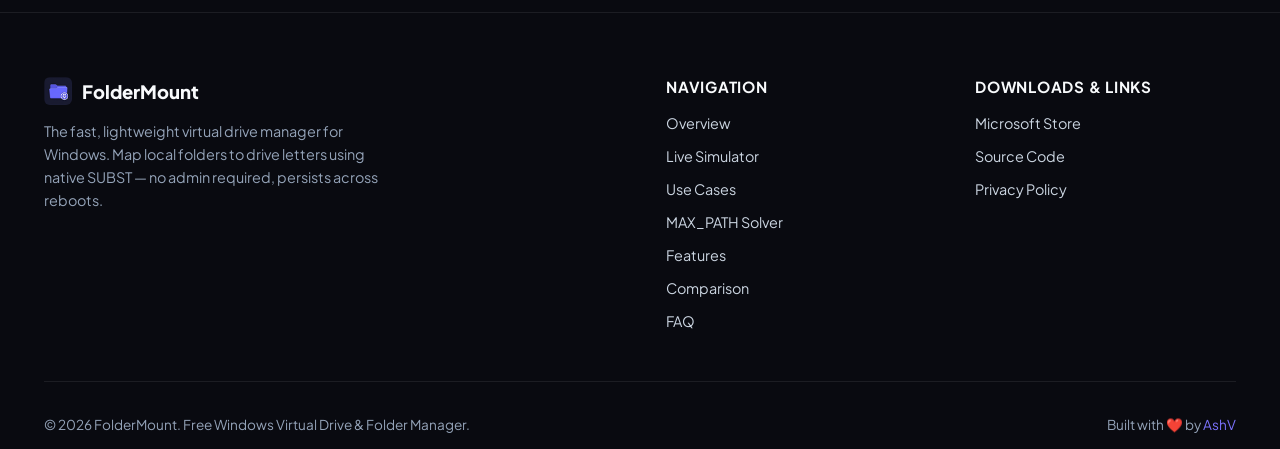
==== commit f4e0872e: "feat: add Windows application packaging project and documentation page" ====
--- a/docs/index.html
+++ b/docs/index.html
@@ -210,7 +210,7 @@
       <a href="#hero" class="nav-brand" aria-label="FolderMount Home">
         <img src="./assets/icons/icon-44.png" alt="FolderMount Logo" class="nav-logo" width="36" height="36">
         <span class="brand-text">FolderMount</span>
-        <span class="brand-badge">v1.0.0</span>
+        <span class="brand-badge">v1.0.7</span>
       </a>
 
       <nav aria-label="Main Navigation">
